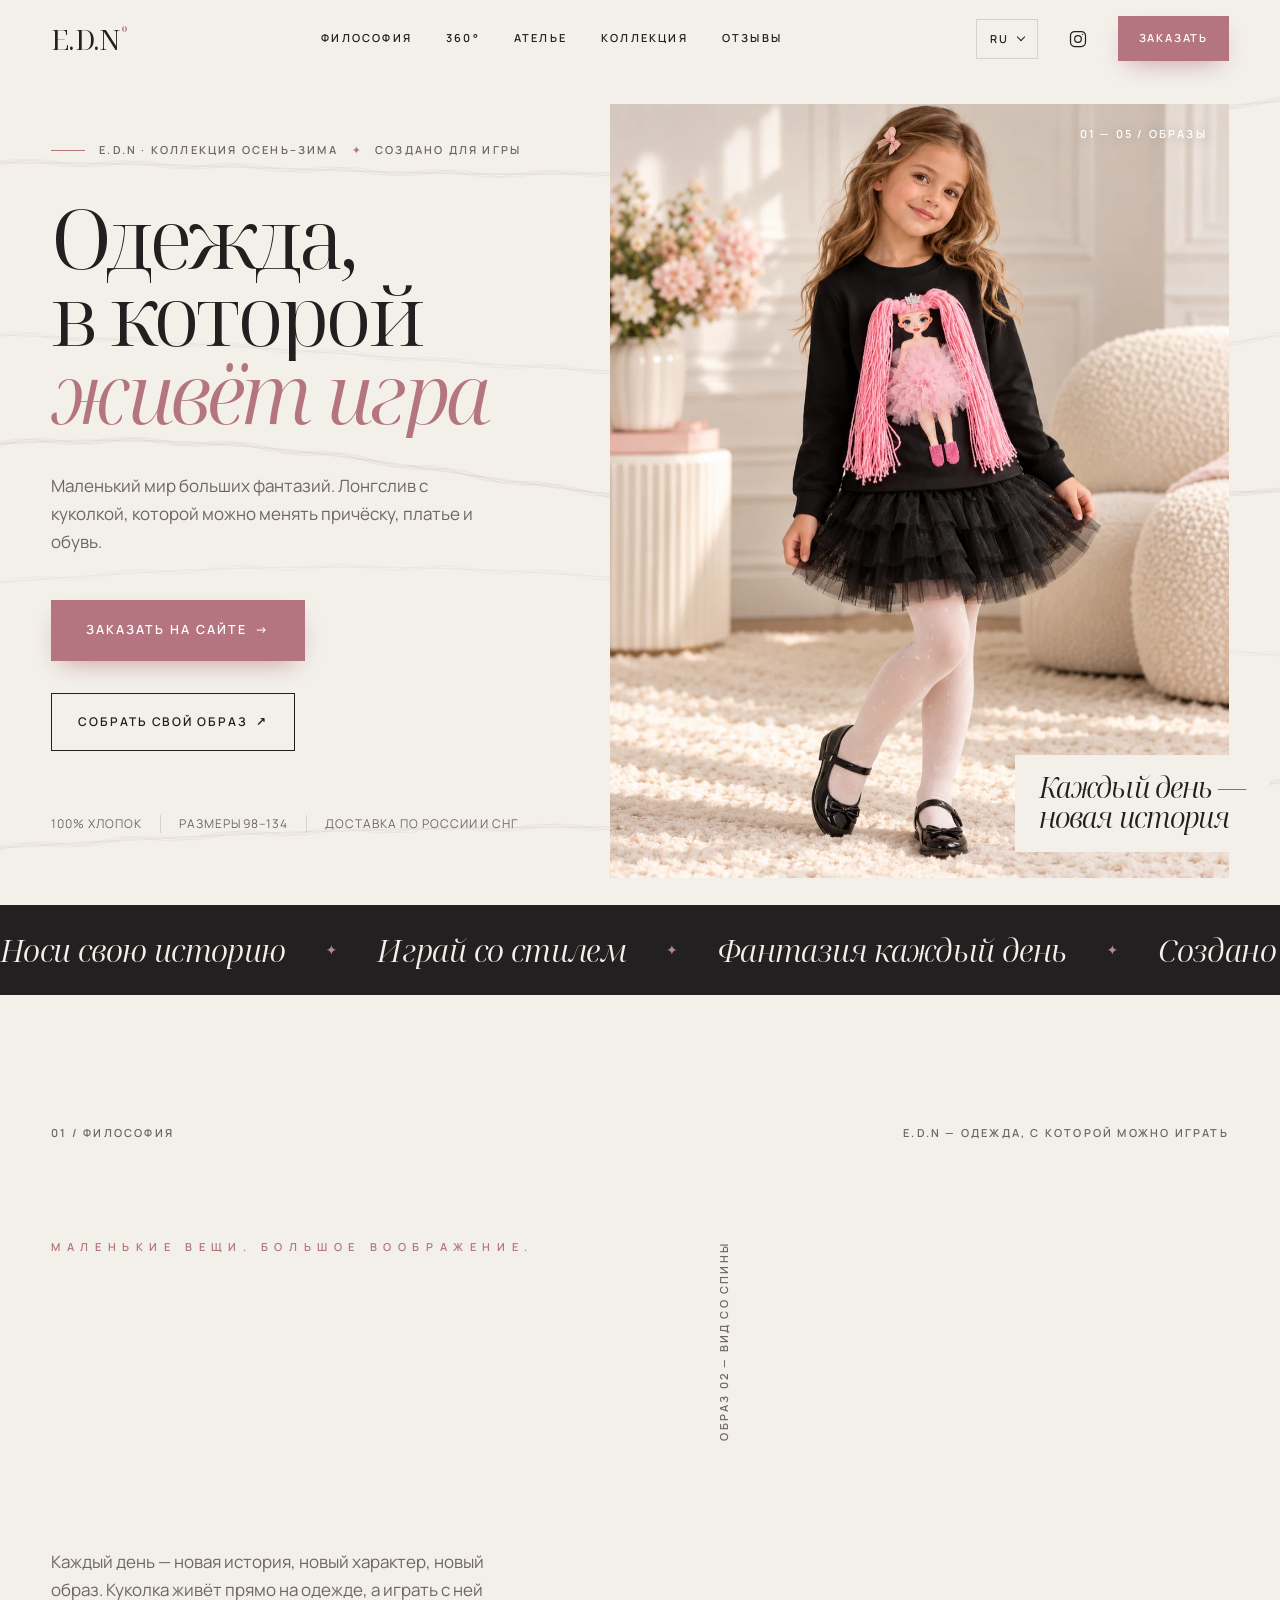
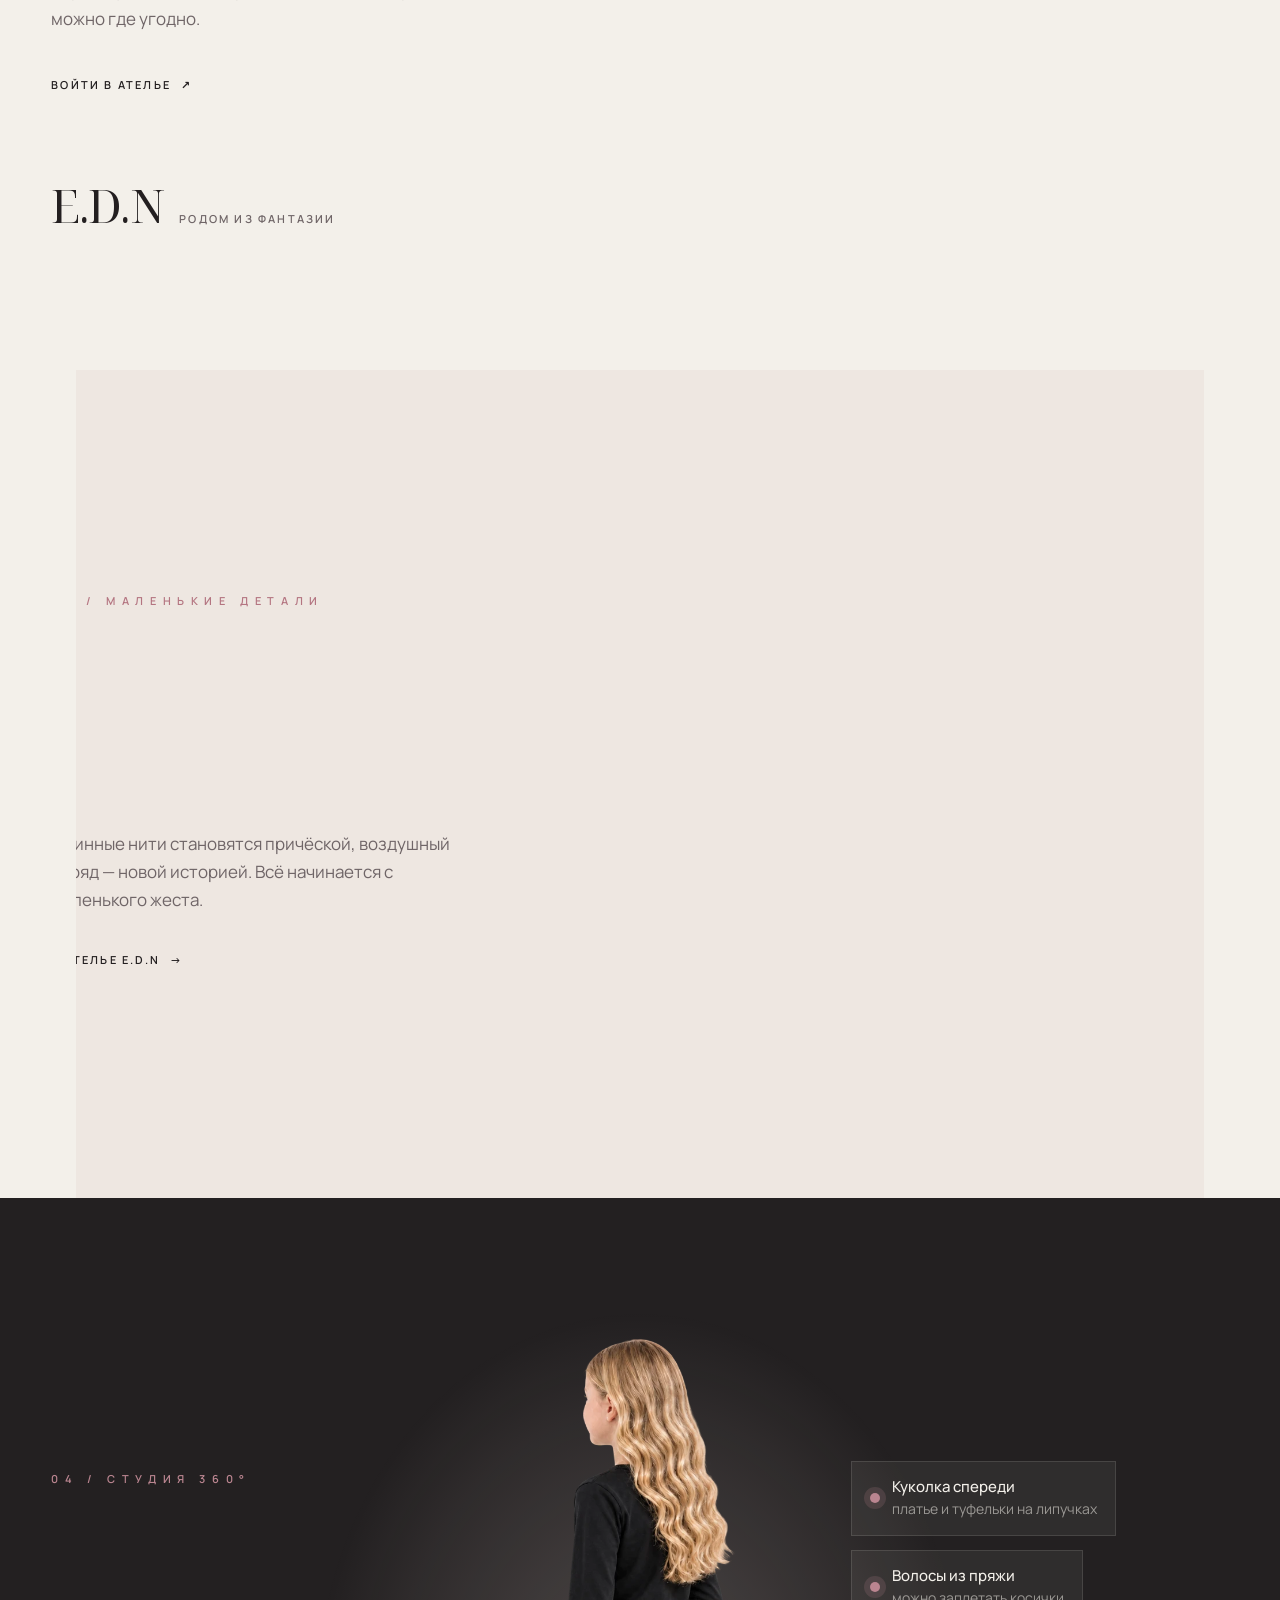
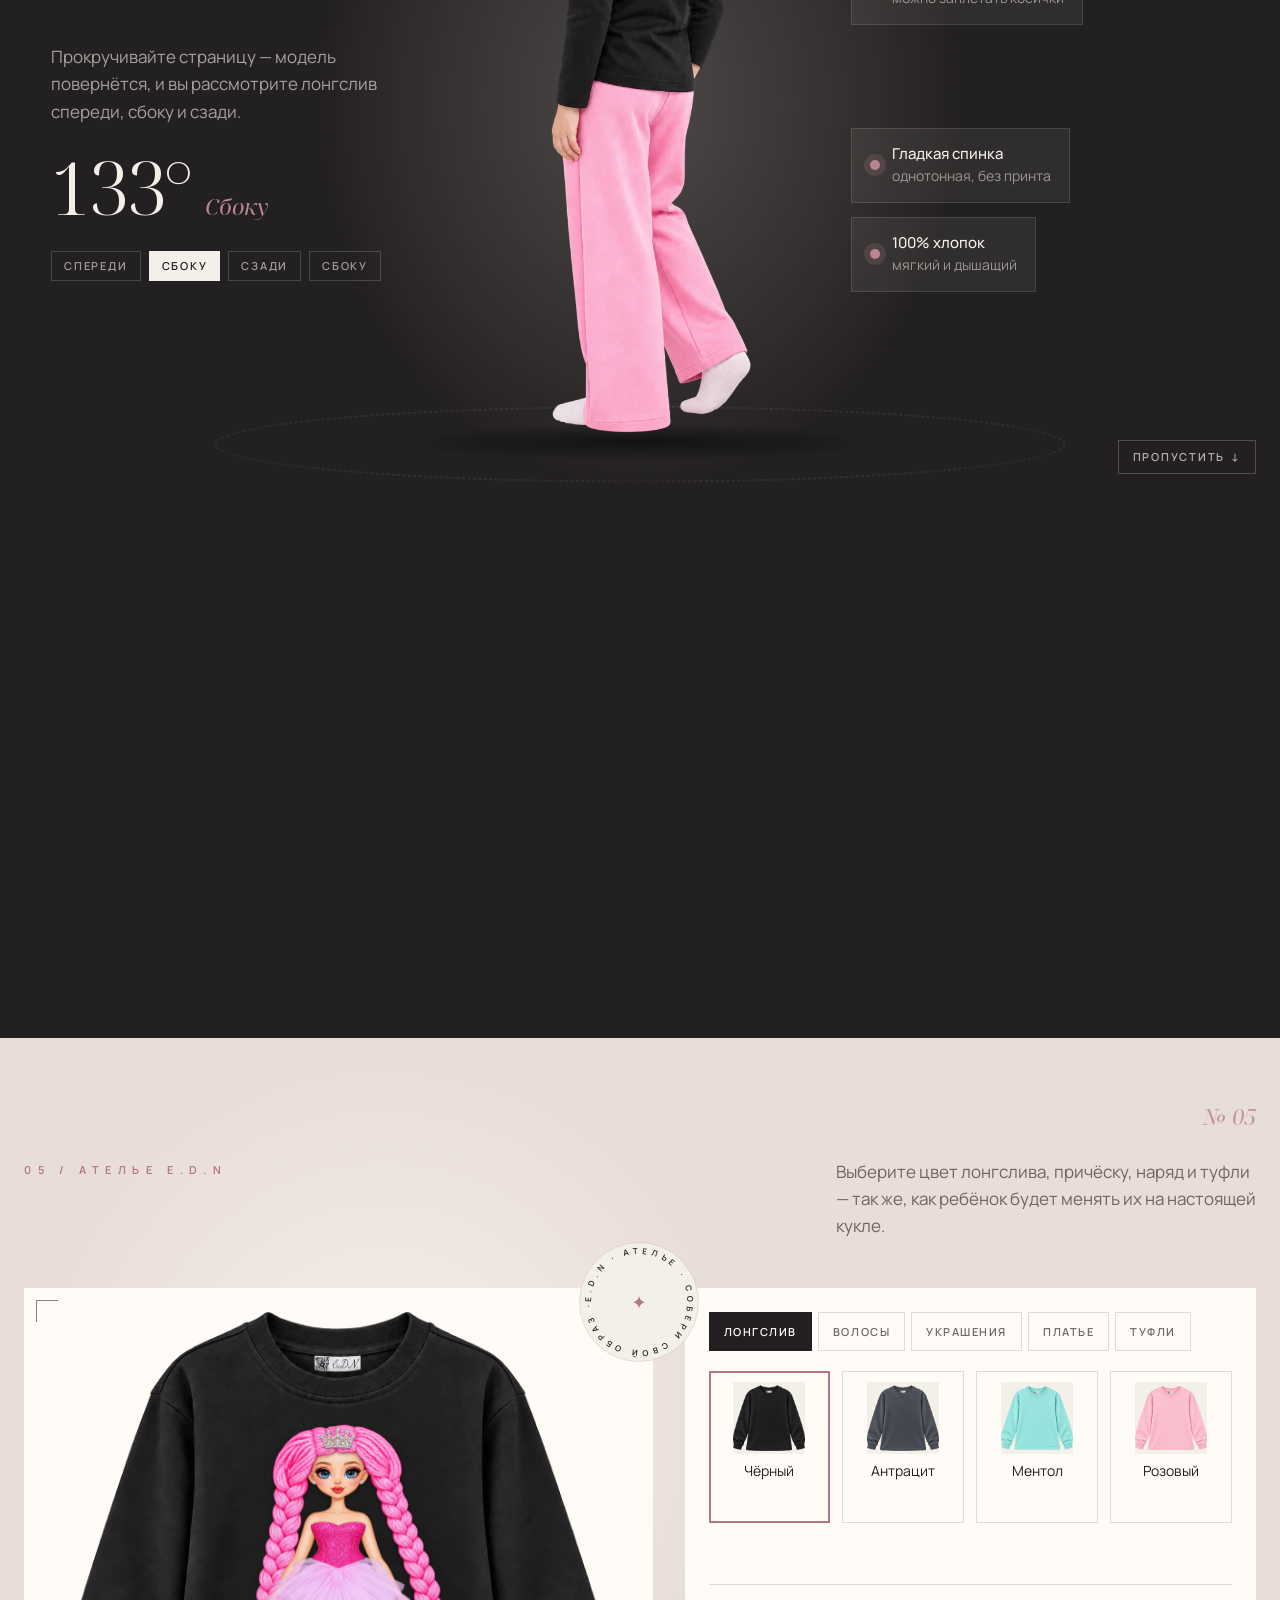
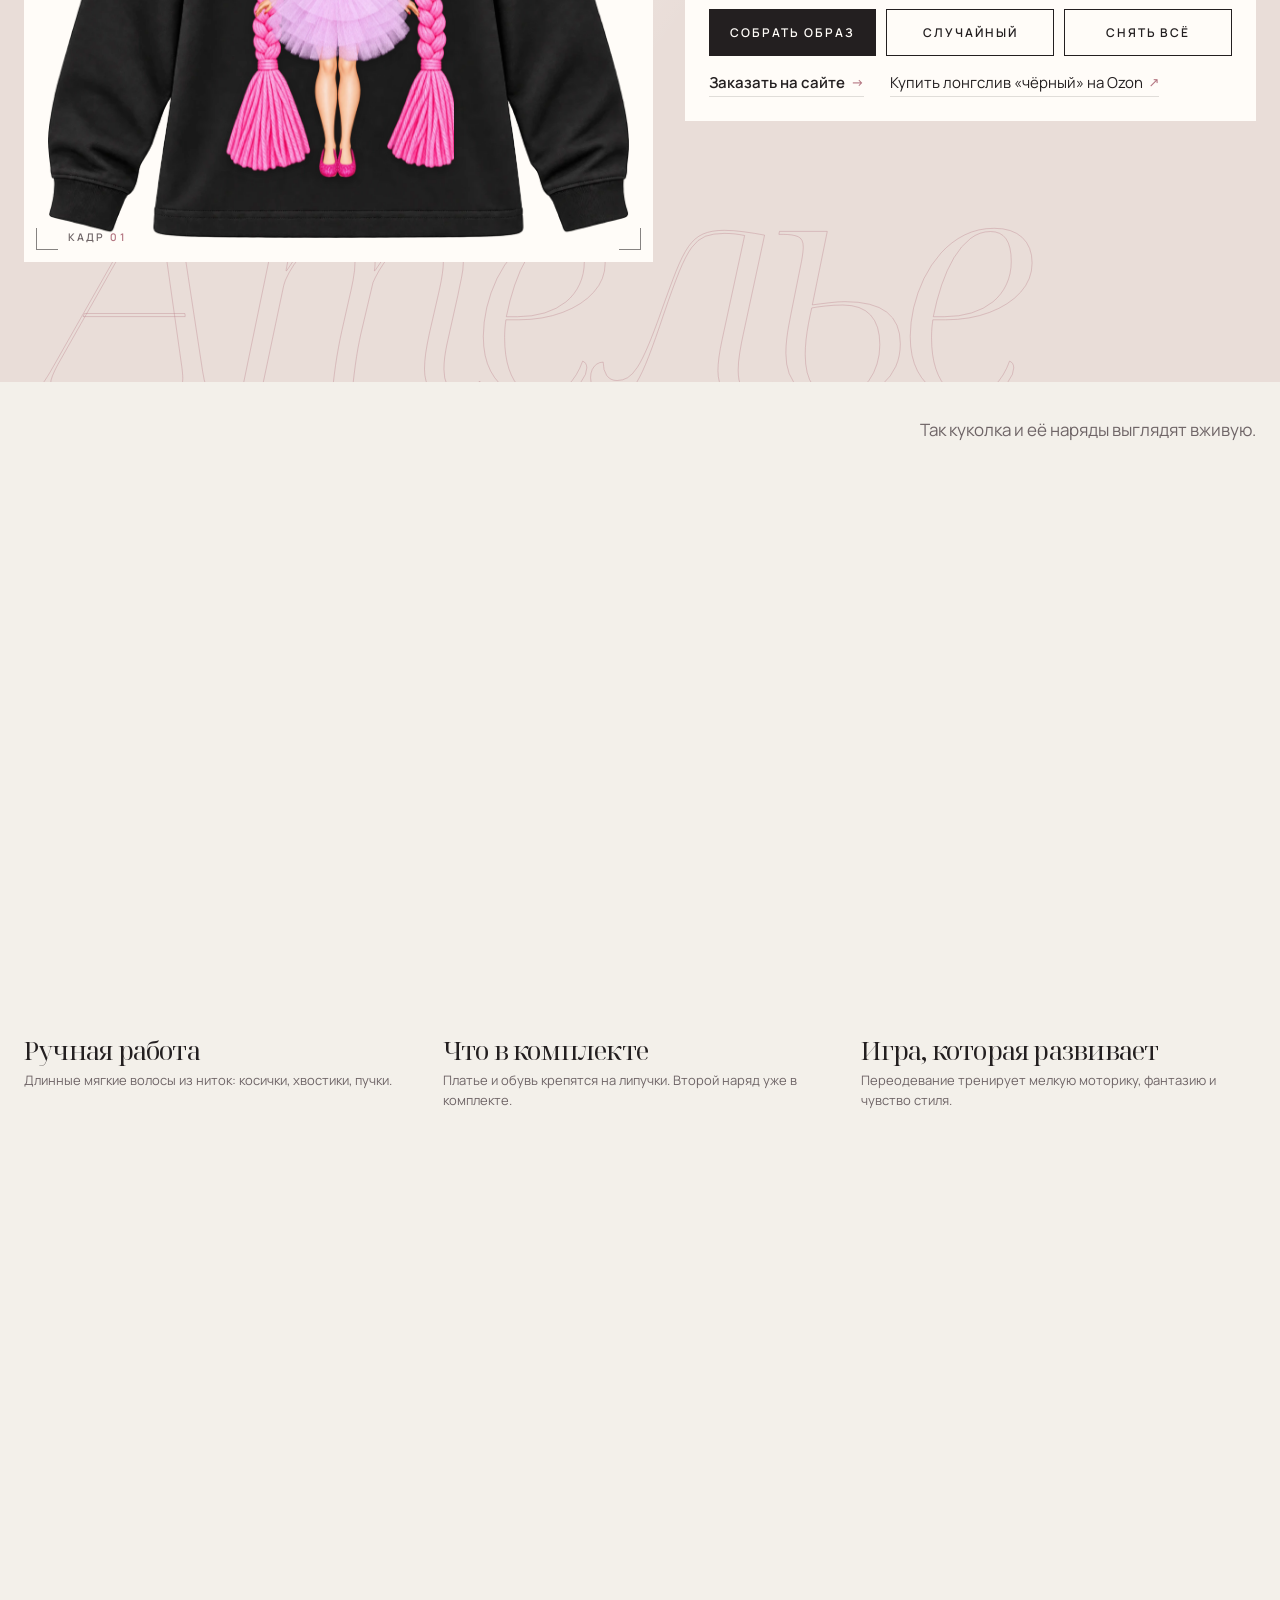
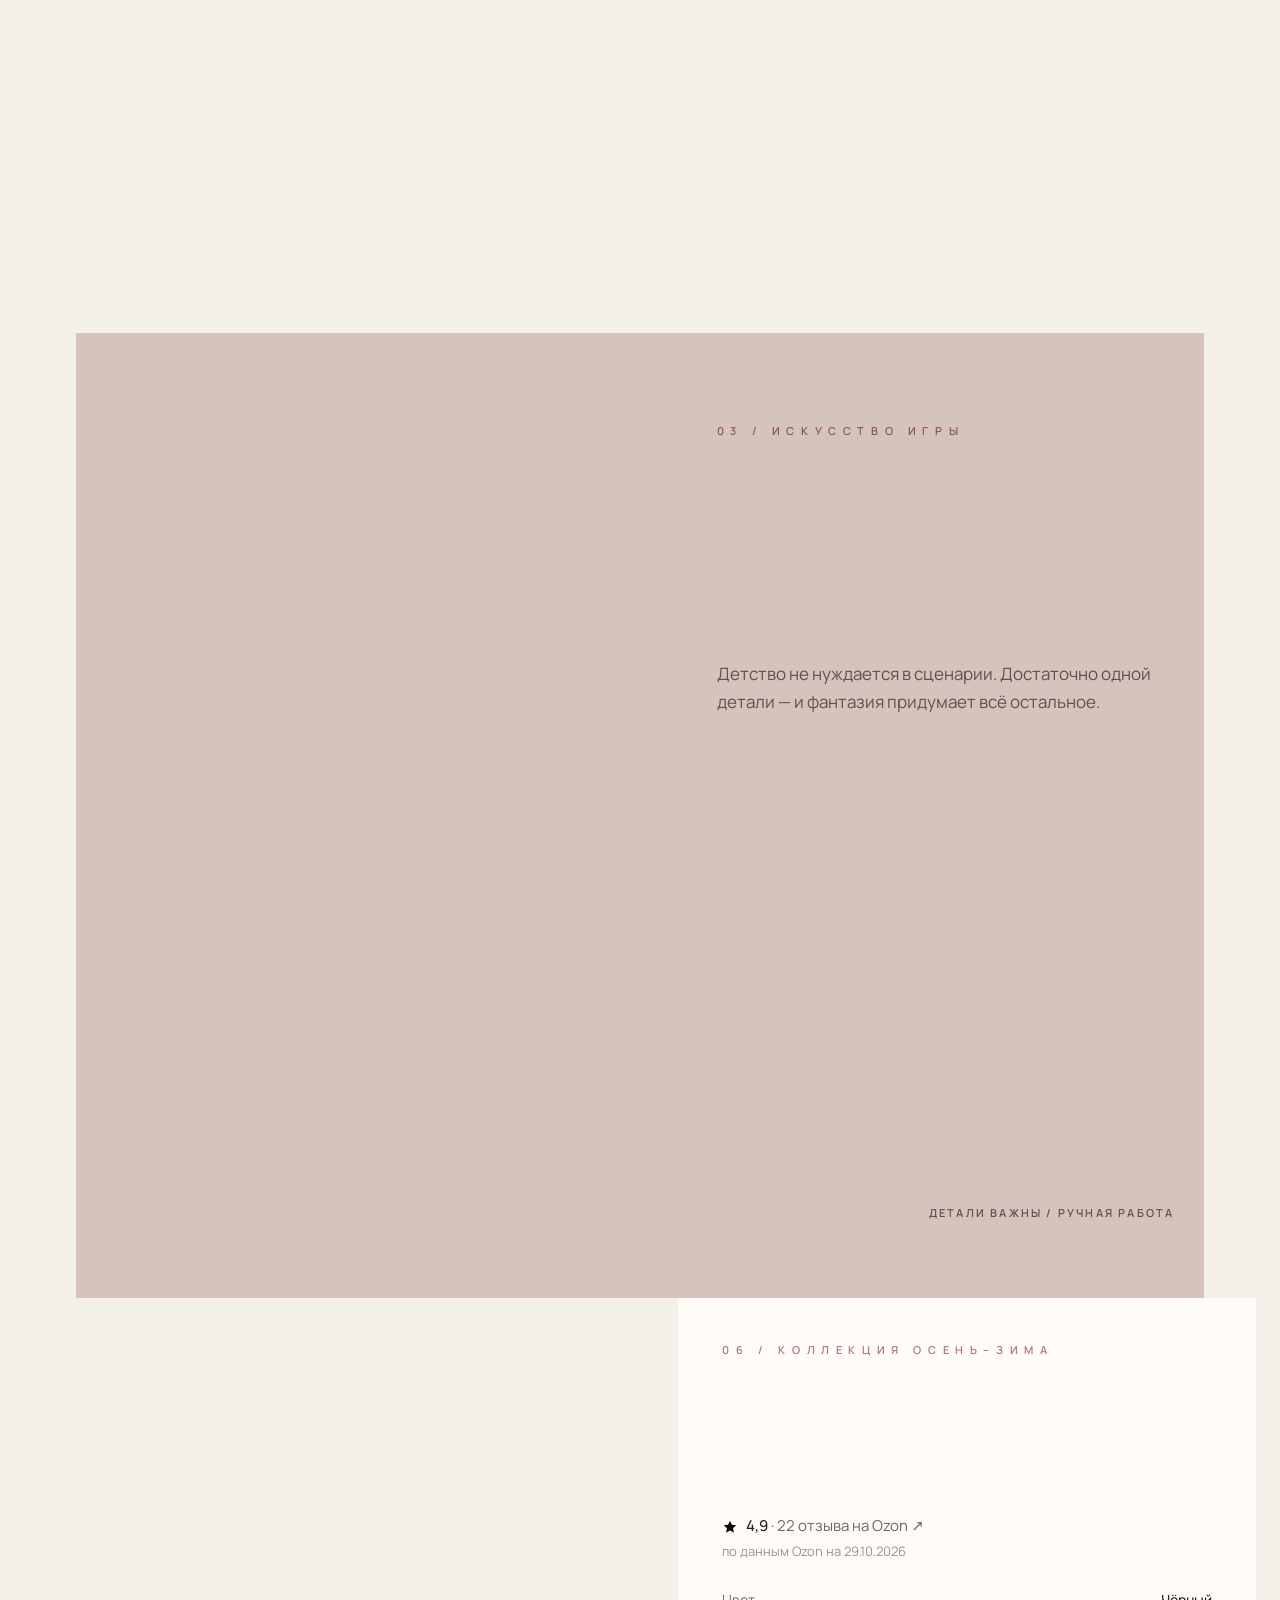
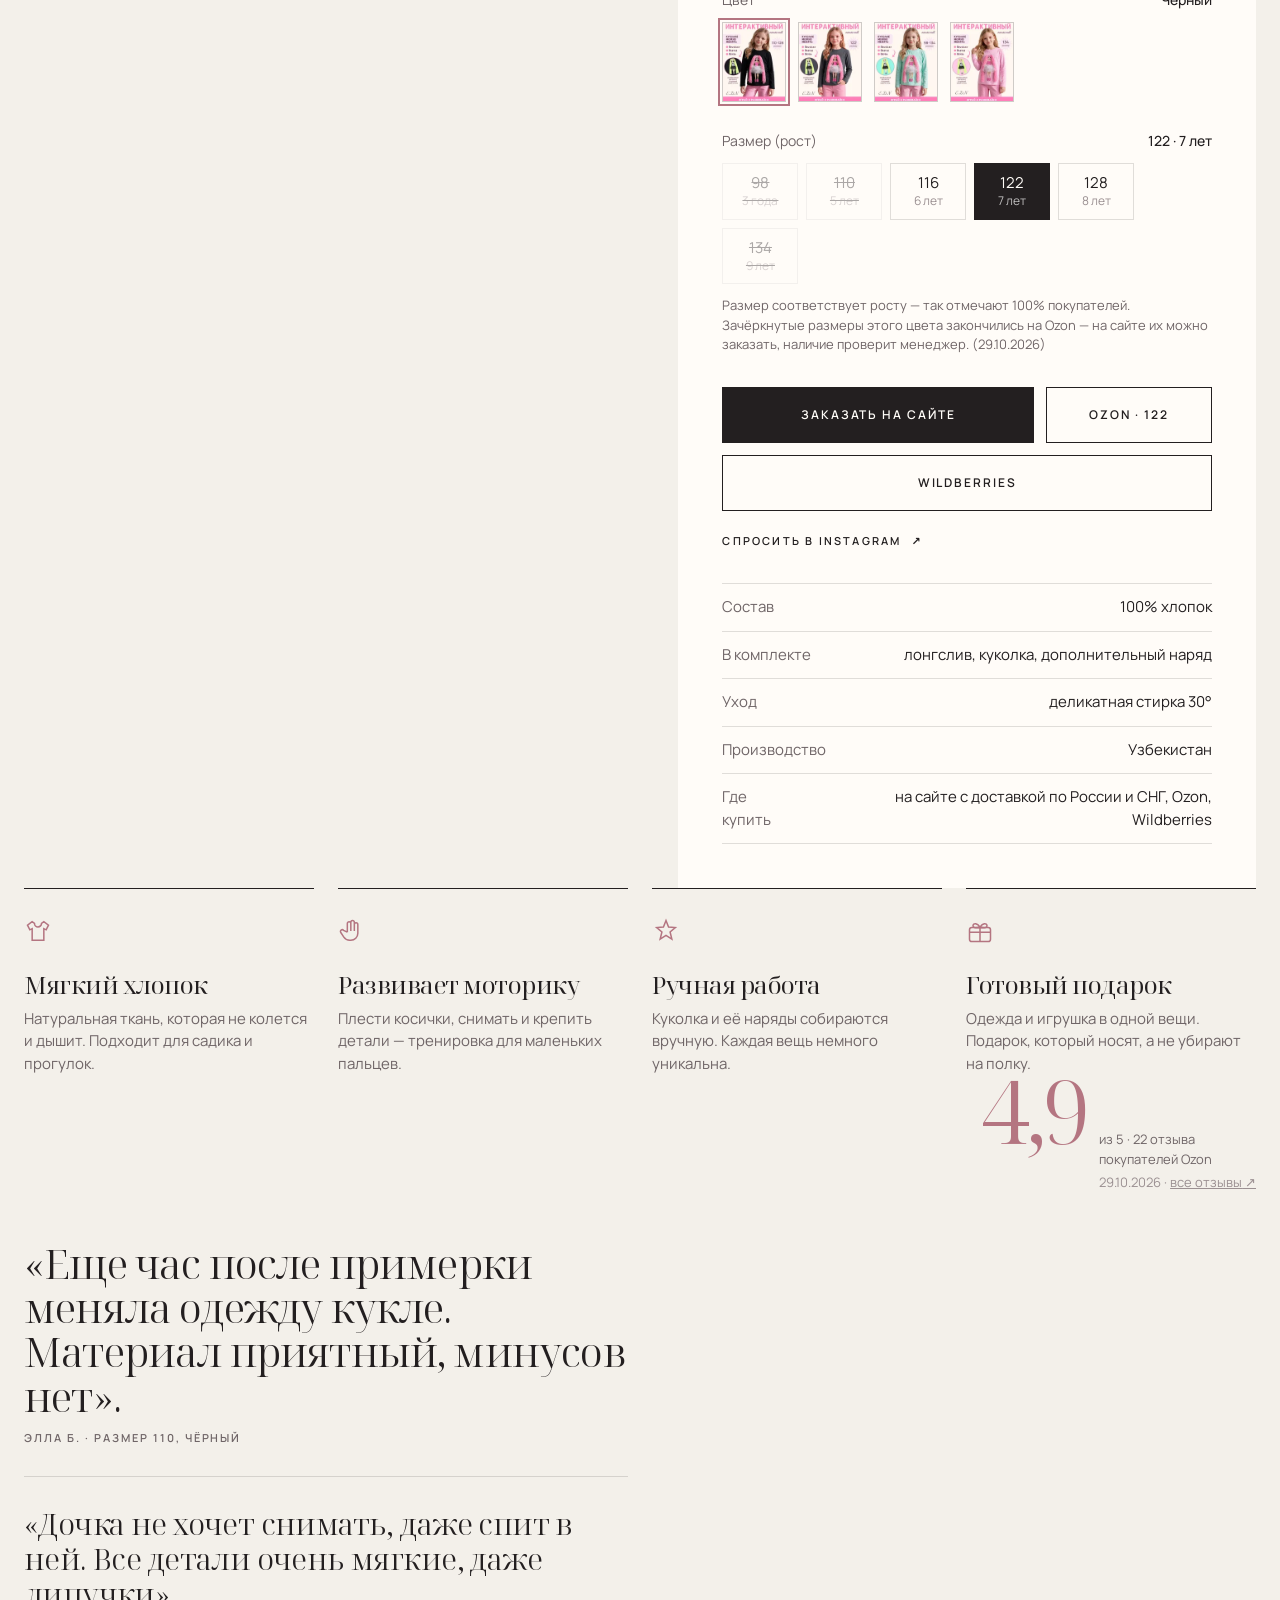
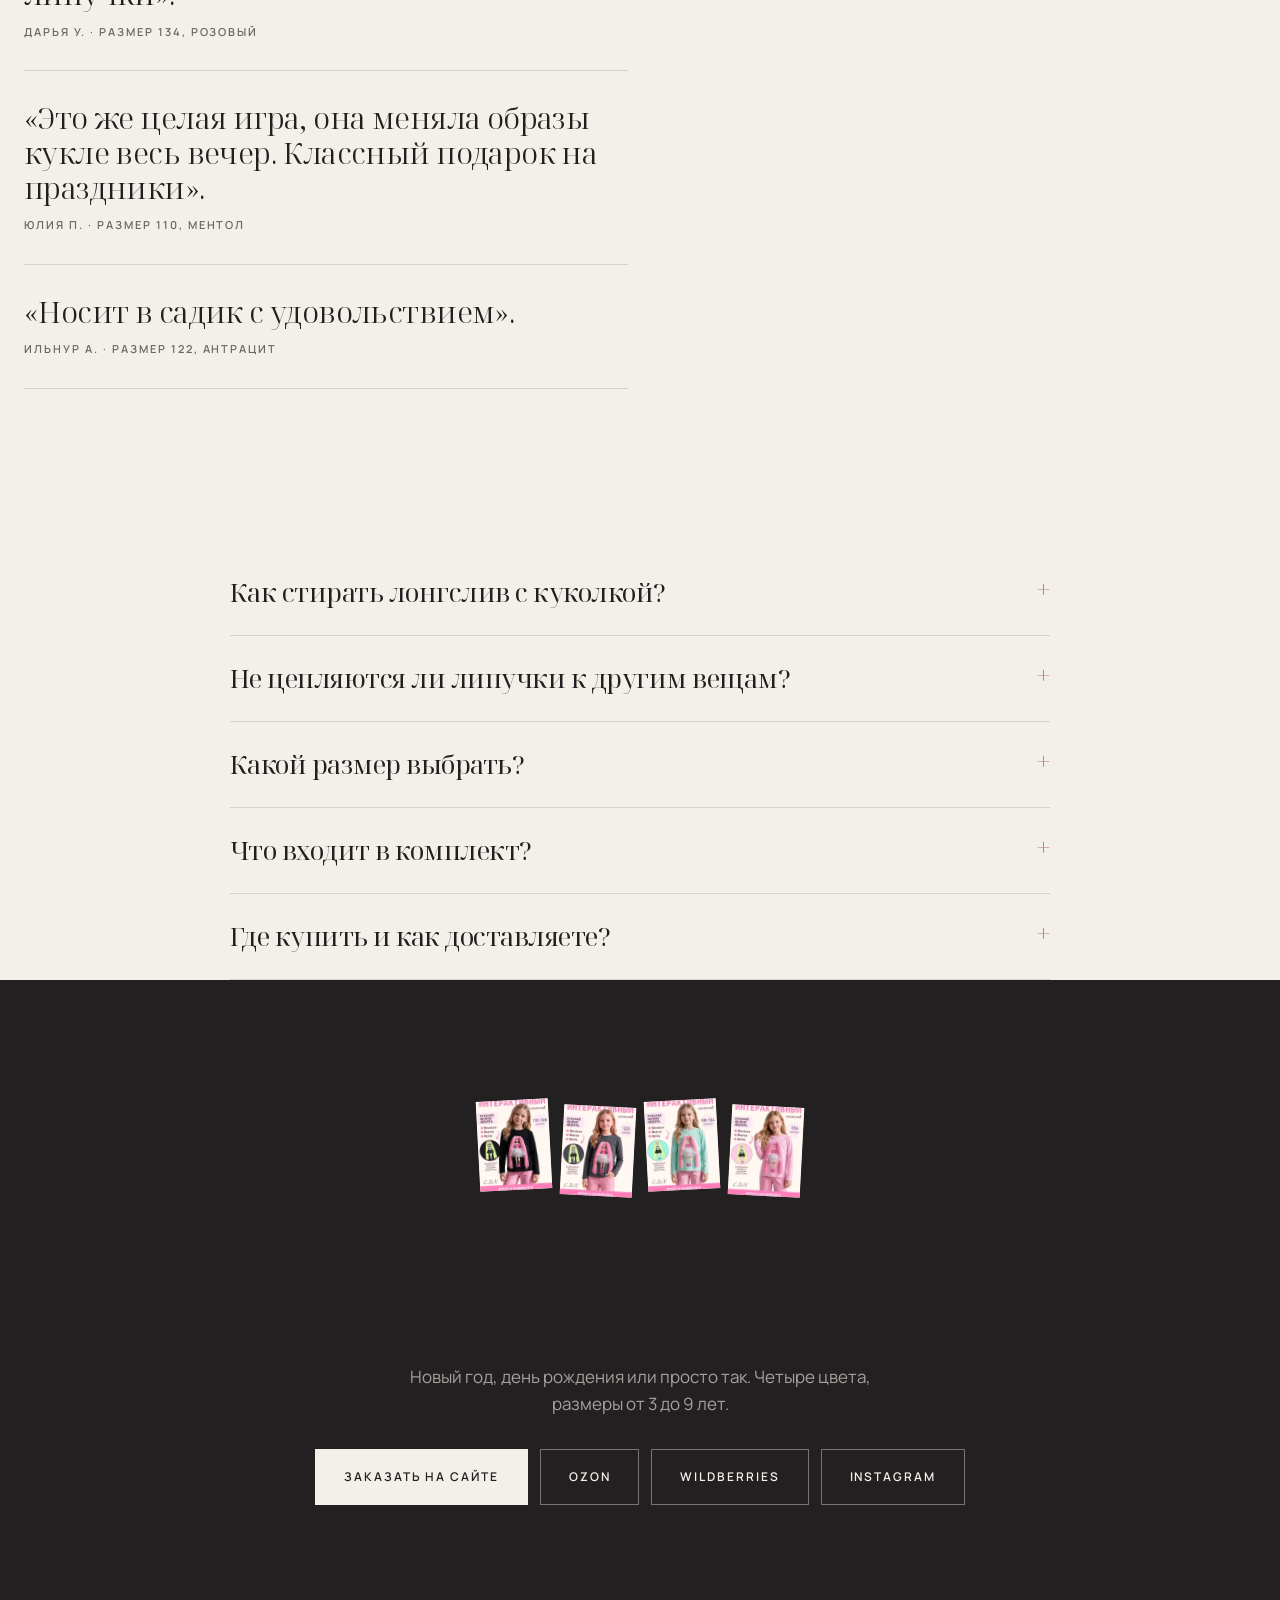
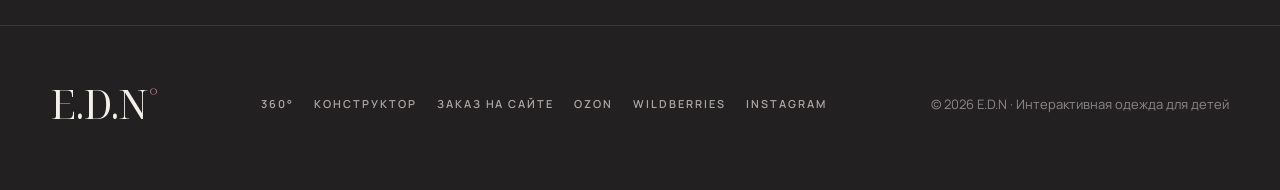
==== index.html @ b220979a "Mobile: doll builder picture no longer covers its buttons" ====
<!doctype html>
<html lang="ru">
<head>
<meta charset="utf-8">
<meta name="viewport" content="width=device-width, initial-scale=1">
<title>E.D.N — одежда, с которой можно играть</title>
<meta name="description" content="Интерактивный лонгслив для девочек: куколке можно менять причёску, платье и обувь. 100% хлопок, размеры 98–134.">
<link rel="icon" href="favicon.svg" type="image/svg+xml">
<meta name="theme-color" content="#f3f0ea">
<!-- link preview in messengers and social networks -->
<meta property="og:type" content="website">
<meta property="og:locale" content="ru_RU">
<meta property="og:site_name" content="E.D.N">
<meta property="og:title" content="E.D.N — одежда, с которой можно играть">
<meta property="og:description" content="Лонгслив с куколкой: меняйте ей причёску, платье и туфли. 100% хлопок, размеры 98–134, доставка по России и СНГ.">
<meta property="og:image" content="https://antoxa199458-create.github.io/edn-shop/assets/og-cover.jpg">
<meta name="twitter:card" content="summary_large_image">
<link rel="preconnect" href="https://fonts.googleapis.com">
<link rel="preconnect" href="https://fonts.gstatic.com" crossorigin>
<link href="https://fonts.googleapis.com/css2?family=Noto+Serif+Display:ital,wght@0,300..500;1,300..500&family=Noto+Serif:wght@350..500&family=Manrope:wght@400;500;600&family=Noto+Serif+Armenian:wght@300..500&family=Noto+Sans+Armenian:wght@400..600&display=swap" rel="stylesheet">
<link rel="preload" as="image" href="assets/turn-000.webp">
<style>
  :root {
    --color-linen-canvas: #f7f5f3;
    --color-ink-black: #0d0d0d;
    --color-paper-white: #ffffff;
    --color-stone: #6e6a69;
    --color-pebble: #9a9796;
    --line: rgba(13, 13, 13, 0.12);

    --font-display: 'Noto Serif Display', 'Noto Serif Armenian', 'Georgia', serif;
    --font-text: 'Noto Serif', 'Georgia', serif;

    --page-max-width: 1280px;
    --section-gap: 80px;
    --element-gap: 24px;
    --radius: 16px;
    --radius-tile: 12px;
    --spring: cubic-bezier(.34, 1.56, .64, 1);
  }

  * { box-sizing: border-box; }
  html { scroll-behavior: smooth; scroll-padding-top: 96px; background: var(--color-linen-canvas); }
  /* Animated background: slow yarn threads behind the whole page */
  #yarnBg { position: fixed; inset: 0; width: 100%; height: 100%; z-index: 0; pointer-events: none; opacity: 0; transition: opacity 1.6s ease; }
  #yarnBg.ready { opacity: 1; }
  body > header, body > main, body > footer { position: relative; z-index: 1; }
  body {
    margin: 0;
    background: transparent;
    color: var(--color-ink-black);
    font-family: var(--font-text);
    font-size: 16px;
    line-height: 1.5;
    letter-spacing: -0.011em;
    font-weight: 400;
    -webkit-font-smoothing: antialiased;
    overflow-x: hidden;
  }
  img { display: block; max-width: 100%; }
  a { color: inherit; }
  .wrap { max-width: var(--page-max-width); margin: 0 auto; padding: 0 24px; }
  section { margin-top: var(--section-gap); }

  /* ---------- Typography ---------- */
  .eyebrow {
    font-family: var(--font-text);
    font-weight: 500;
    font-size: 15px;
    letter-spacing: 0;
    text-transform: uppercase;
    margin: 0 0 20px;
  }
  .display-xl {
    font-family: var(--font-display);
    font-weight: 350;
    font-size: clamp(44px, 7vw, 74px);
    line-height: 0.92;
    letter-spacing: -0.05em;
    margin: 0;
  }
  .heading-lg {
    font-family: var(--font-display);
    font-weight: 350;
    font-size: clamp(30px, 4vw, 38px);
    line-height: 1.08;
    letter-spacing: -0.04em;
    margin: 0;
  }
  .heading-sm {
    font-family: var(--font-display);
    font-weight: 400;
    font-size: 24px;
    line-height: 1.2;
    letter-spacing: -0.02em;
    margin: 0;
  }
  .sub { font-size: 18px; line-height: 1.29; color: var(--color-stone); letter-spacing: -0.011em; }
  .caption { font-size: 14px; color: var(--color-stone); letter-spacing: 0; }
  .section-head { display: flex; justify-content: space-between; align-items: end; gap: 24px; margin-bottom: 32px; flex-wrap: wrap; }
  .section-head p { margin: 0; max-width: 420px; }

  /* Headline words slide up out of a mask */
  .split .w { display: inline-block; overflow: hidden; vertical-align: top; padding-bottom: 0.08em; margin-bottom: -0.08em; }
  .split .w > span { display: inline-block; transform: translateY(105%); animation: wordUp 1s var(--spring) forwards; animation-delay: calc(1.15s + var(--i) * 0.07s); }

  /* ---------- Brand mark: E.D.N, revealed letter by letter, then settles ---------- */
  .brandmark { display: flex; flex-direction: column; align-items: center; gap: 18px; margin: 0 0 34px;
    transform: translateY(calc(var(--bp, 0) * -60px)); opacity: calc(1 - var(--bp, 0) * 1.4); will-change: transform, opacity; }
  .bm-word { display: flex; align-items: baseline; font-family: var(--font-display); font-weight: 350;
    font-size: clamp(76px, 14vw, 176px); line-height: .86; letter-spacing: -0.02em; color: var(--color-ink-black); }
  .bm-l { display: inline-block; overflow: hidden; padding: .04em .015em .02em; }
  .bm-l > span { display: inline-block; transform: translateY(108%); animation: bmUp 1.25s cubic-bezier(.19, 1, .22, 1) forwards; animation-delay: calc(.15s + var(--n) * .14s); }
  /* the dots: they appear after the letters and pull the word together (spacing narrows) */
  .bm-dot { display: inline-block; width: .085em; height: .085em; border-radius: 50%; background: currentColor; align-self: baseline;
    margin: 0 .2em; transform: scale(0); animation: bmDot .9s cubic-bezier(.19, 1, .22, 1) forwards, bmSettle 1.4s cubic-bezier(.65, 0, .35, 1) forwards;
    animation-delay: calc(.75s + var(--n) * .1s), .7s; }
  .bm-tag { display: flex; align-items: center; gap: 16px; font-family: var(--font-text); font-weight: 500; font-size: 13px; letter-spacing: .22em;
    text-transform: uppercase; color: var(--color-stone); }
  .bm-tag span { opacity: 0; animation: fadeUp .9s ease forwards; animation-delay: 1s; }
  .bm-tag i { display: block; height: 1px; width: clamp(28px, 7vw, 72px); background: var(--color-ink-black); opacity: .35;
    transform: scaleX(0); animation: bmLine 1.1s cubic-bezier(.19, 1, .22, 1) forwards; animation-delay: 1.05s; }
  .bm-tag i:first-child { transform-origin: right; }
  .bm-tag i:last-child { transform-origin: left; }
  @keyframes bmUp { to { transform: none; } }
  @keyframes bmDot { to { transform: none; } }
  @keyframes bmSettle { to { margin: 0 .06em; } }
  @keyframes bmLine { to { transform: scaleX(1); } }
  .bm-tag span { white-space: nowrap; }
  @media (max-width: 480px) {
    .bm-tag { font-size: 10px; letter-spacing: .12em; gap: 8px; }
    .bm-tag i { width: 18px; }
    .brandmark { margin-bottom: 26px; gap: 14px; }
  }
  @keyframes wordUp { to { transform: none; } }
  .fade-up { opacity: 0; transform: translateY(16px); animation: fadeUp .8s ease forwards; animation-delay: var(--delay, .6s); }
  @keyframes fadeUp { to { opacity: 1; transform: none; } }

  /* ---------- Buttons ---------- */
  .btn {
    display: inline-flex; align-items: center; justify-content: center; gap: 8px;
    font-family: var(--font-text); font-weight: 500; font-size: 16px; letter-spacing: -0.011em;
    padding: 16px 24px; border-radius: var(--radius);
    text-decoration: none; cursor: pointer; border: 1px solid transparent;
    transition: opacity .15s ease, background .15s ease, transform .3s var(--spring);
  }
  .btn:hover { transform: translateY(-2px); }
  .btn:active { transform: scale(.97); }
  .btn-primary { background: var(--color-ink-black); color: var(--color-paper-white); }
  .btn-primary:hover { opacity: .88; }
  .btn-secondary { background: var(--color-paper-white); color: var(--color-ink-black); border-color: var(--line); }
  .btn-secondary:hover { background: #fbfaf9; border-color: rgba(13,13,13,.3); }
  .btn-row { display: flex; gap: 12px; flex-wrap: wrap; justify-content: center; }
  .btn:focus-visible, .chip:focus-visible, .swatch:focus-visible, .nav a:focus-visible { outline: 2px solid var(--color-ink-black); outline-offset: 2px; }

  /* ---------- Nav pill ---------- */
  .nav {
    position: fixed; top: 16px; left: 50%; transform: translateX(-50%);
    z-index: 50; width: min(calc(100% - 32px), 960px);
    display: flex; align-items: center; gap: 16px;
    background: var(--color-paper-white); border: 1px solid var(--line);
    border-radius: 9999px; padding: 8px 8px 8px 24px;
    animation: navIn .9s var(--spring) both;
  }
  @keyframes navIn { from { opacity: 0; transform: translate(-50%, -24px); } }
  .logo { font-family: var(--font-display); font-weight: 400; font-size: 22px; letter-spacing: -0.02em; text-decoration: none; white-space: nowrap; }
  .nav-links { display: flex; gap: 4px; margin: 0 auto; }
  .nav-links a { text-decoration: none; font-size: 15px; color: var(--color-stone); padding: 8px 12px; border-radius: 9999px; transition: background .2s ease, color .2s ease; }
  .nav-links a:hover { color: var(--color-ink-black); background: var(--color-linen-canvas); }
  .nav .btn { padding: 10px 18px; border-radius: 9999px; font-size: 15px; }
  .nav-ig { display: inline-flex; width: 40px; height: 40px; border-radius: 9999px; align-items: center; justify-content: center; color: var(--color-ink-black); }
  .nav-ig:hover { background: var(--color-linen-canvas); }
  .progress { position: absolute; left: 24px; right: 24px; bottom: -1px; height: 1px; background: var(--color-ink-black); transform-origin: left; transform: scaleX(var(--sp, 0)); opacity: .5; }

  /* ---------- Hero collage ---------- */
  .hero {
    position: relative; margin-top: 0;
    min-height: 100vh; min-height: 100svh;
    display: flex; align-items: center; justify-content: center;
    padding: 140px 24px 96px; text-align: center;
  }
  .hero-copy { position: relative; z-index: 2; max-width: 640px; }
  .hero-copy .sub { margin: 24px auto 32px; max-width: 460px; }
  .hero-meta { margin-top: 20px; }
  .tiles { position: absolute; inset: 0; pointer-events: none; --mx: 0; --my: 0; }
  .tile {
    position: absolute; pointer-events: auto;
    translate: calc(var(--mx) * var(--depth, 10) * 1px) calc(var(--my) * var(--depth, 10) * 1px);
    transition: translate .6s cubic-bezier(.2,.7,.2,1);
  }
  .tile-in {
    width: 100%; height: 100%; border-radius: var(--radius-tile); overflow: hidden; background: #ebe7e3;
    opacity: 0; transform: scale(.3) translateY(60px) rotate(-12deg);
    animation: tilePop 1.1s var(--spring) forwards; animation-delay: calc(var(--delay, .3s) + 1.2s);
    transition: transform .4s var(--spring);
  }
  .tile:hover .tile-in { transform: scale(1.08) rotate(0deg); }
  .tile-in img { width: 100%; height: 100%; object-fit: cover; animation: float 6s ease-in-out infinite alternate; animation-delay: var(--fdelay, 0s); }
  .tile-in.cut { background: var(--bg); }
  .tile-in.cut img { object-fit: contain; object-position: center bottom; padding-top: 10%; }
  @keyframes tilePop { to { opacity: 1; transform: none; } }
  @keyframes float { from { transform: translateY(-4px) scale(1.06); } to { transform: translateY(6px) scale(1.06); } }
  .t1 { width: 132px; height: 170px; top: 15%; left: 7%;  rotate: -4deg; --depth: 18; --delay: .35s; }
  .t2 { width: 96px;  height: 96px;  top: 46%; left: 3%;  rotate: 3deg;  --depth: 8;  --delay: .5s;  --fdelay: -2s; }
  .t3 { width: 120px; height: 150px; bottom: 9%; left: 13%; rotate: -2deg; --depth: 14; --delay: .65s; --fdelay: -4s; }
  .t5 { width: 140px; height: 176px; top: 12%; right: 8%; rotate: 3deg;  --depth: 20; --delay: .42s; --fdelay: -1s; }
  .t6 { width: 92px;  height: 92px;  top: 47%; right: 4%; rotate: -3deg; --depth: 9;  --delay: .58s; --fdelay: -3s; }
  .t7 { width: 124px; height: 156px; bottom: 8%; right: 14%; rotate: 2deg; --depth: 15; --delay: .72s; --fdelay: -5s; }
  .t8 { width: 80px;  height: 80px;  bottom: 3%; left: 26%; rotate: -4deg; --depth: 6;  --delay: .8s;  --fdelay: -2.5s; }
  .scroll-cue { position: absolute; bottom: 28px; left: 50%; transform: translateX(-50%); display: flex; flex-direction: column; align-items: center; gap: 8px; }
  .scroll-cue i { width: 1px; height: 40px; background: var(--color-ink-black); opacity: .35; transform-origin: top; animation: cue 1.8s ease-in-out infinite; }
  @keyframes cue { 0% { transform: scaleY(0); } 50% { transform: scaleY(1); transform-origin: top; } 51% { transform-origin: bottom; } 100% { transform: scaleY(0); transform-origin: bottom; } }

  /* ---------- 360° spin (sticky, scroll-driven) ---------- */
  .spin { height: 160vh; position: relative; margin-top: 0; }
  .skip {
    position: absolute; right: 24px; bottom: 24px; z-index: 5;
    display: inline-flex; align-items: center; gap: 6px;
    font-size: 14px; color: var(--color-stone); text-decoration: none;
    background: var(--color-paper-white); border: 1px solid var(--line); border-radius: 9999px; padding: 8px 14px;
    transition: color .2s ease, border-color .2s ease, transform .3s var(--spring);
  }
  .skip:hover { color: var(--color-ink-black); border-color: rgba(13,13,13,.3); transform: translateY(2px); }
  .spin-sticky {
    position: sticky; top: 0; height: 100vh; height: 100svh; overflow: hidden;
    display: grid; grid-template-columns: 1fr auto 1fr; align-items: center; gap: 40px;
    max-width: var(--page-max-width); margin: 0 auto; padding: 96px 24px 40px;
  }
  .spin-copy .heading-lg { margin-bottom: 16px; }
  .spin-copy .sub { margin: 0 0 32px; max-width: 360px; }
  .readout { display: flex; align-items: baseline; gap: 16px; }
  .deg { font-family: var(--font-display); font-weight: 350; font-size: clamp(58px, 7vw, 74px); line-height: .8; letter-spacing: -0.05em; font-variant-numeric: tabular-nums; min-width: 3.2ch; }
  .side-label { font-size: 18px; }
  .views { display: flex; gap: 8px; margin-top: 28px; flex-wrap: wrap; }
  .views span { font-size: 14px; padding: 6px 12px; border-radius: 9999px; border: 1px solid var(--line); color: var(--color-stone); background: var(--color-paper-white); transition: background .3s ease, color .3s ease, border-color .3s ease; }
  .views span.on { background: var(--color-ink-black); color: var(--color-paper-white); border-color: var(--color-ink-black); }

  /* frames are 640×1280, the girl standing on a common floor line near the bottom */
  .stage { position: relative; height: min(76vh, 700px); aspect-ratio: 1 / 2; }
  .spinner { position: absolute; inset: 0; transform-origin: 50% 100%; will-change: transform; }
  .layer { position: absolute; inset: 0; width: 100%; height: 100%; object-fit: contain; user-select: none; pointer-events: none; will-change: opacity; transition: opacity .14s linear; }
  #mv { position: absolute; inset: -4% -60%; width: auto; height: auto; background: transparent; --poster-color: transparent; cursor: grab; }
  #mv:active { cursor: grabbing; }
  .stage.is-3d .spinner, .stage.is-3d .floor { display: none; }
  .floor { position: absolute; left: 50%; bottom: -14px; width: 150%; height: 34px; translate: -50% 0; border-radius: 50%; background: radial-gradient(closest-side, rgba(13,13,13,.22), rgba(13,13,13,0)); transform: scaleX(var(--fs, 1)); }
  .ring { position: absolute; left: 50%; bottom: -34px; width: 230%; height: 70px; translate: -50% 0; border-radius: 50%; border: 1px dashed rgba(13,13,13,.18); }

  .hotspots { display: grid; gap: 14px; justify-items: start; }
  .hotspot { display: flex; align-items: center; gap: 12px; background: var(--color-paper-white); border-radius: var(--radius); padding: 14px 18px; font-size: 15px; opacity: 0; transform: translateX(-12px); transition: opacity .35s ease, transform .5s var(--spring); }
  .hotspot b { font-weight: 500; display: block; }
  .hotspot small { color: var(--color-stone); font-size: 14px; }
  .hotspot.show { opacity: 1; transform: none; }
  .hotspot .dot { width: 10px; height: 10px; border-radius: 9999px; background: var(--color-ink-black); flex: 0 0 auto; box-shadow: 0 0 0 6px rgba(13,13,13,.08); }

  /* ---------- Doll constructor ---------- */
  .cz { display: grid; grid-template-columns: minmax(0, 1.1fr) minmax(0, 1fr); gap: 32px; align-items: start; }
  .cz-stage { position: relative; background: var(--color-paper-white); border-radius: var(--radius); padding: 24px; position: sticky; top: 96px; }
  .cz-canvas { position: relative; aspect-ratio: 1211 / 1098; }
  .cz-shirt { position: absolute; inset: 0; width: 100%; height: 100%; object-fit: contain; opacity: 0; transition: opacity .6s cubic-bezier(.22,1,.36,1); }
  .cz-shirt.on { opacity: 1; }
  /* the doll frame (1024×1640, with headroom for the braids and a little room under the feet) sits on the chest, about 2 cm below the collar */
  .cz-doll { position: absolute; left: 30%; width: 40%; top: 18.6%; aspect-ratio: 1024 / 1640; filter: drop-shadow(0 3px 4px rgba(0,0,0,.28)); }
  .cz-layer {
    position: absolute; inset: 0; width: 100%; height: 100%; pointer-events: none;
    opacity: 0; transform: translateY(var(--from, -14px)) scale(.97);
    transition: opacity .55s cubic-bezier(.22,1,.36,1), transform .75s cubic-bezier(.22,1,.36,1);
    will-change: opacity, transform;
  }
  .cz-layer.on, .cz-layer.always { opacity: 1; transform: none; }
  .cz-layer[data-part="hair"] { --from: -22px; }
  .cz-layer[data-part="crown"] { --from: -30px; }
  .cz-layer[data-part="dress"] { --from: 12px; }
  .cz-layer[data-part="shoes"] { --from: 18px; }
  .cz-hint { position: absolute; left: 24px; right: 24px; bottom: 16px; text-align: center; font-size: 14px; color: var(--color-stone); transition: opacity .4s ease; }

  .cz-panel { background: var(--color-paper-white); border-radius: var(--radius); padding: 24px; }
  .cz-tabs { display: flex; gap: 6px; overflow-x: auto; scrollbar-width: none; margin: 0 -4px 20px; padding: 0 4px; }
  .cz-tabs::-webkit-scrollbar { display: none; }
  .cz-tab {
    flex: 0 0 auto; font-family: var(--font-text); font-size: 15px; padding: 9px 14px; border-radius: 9999px;
    border: 1px solid var(--line); background: var(--color-paper-white); color: var(--color-stone); cursor: pointer;
    transition: background .25s ease, color .25s ease, border-color .25s ease;
  }
  .cz-tab[aria-selected="true"] { background: var(--color-ink-black); color: var(--color-paper-white); border-color: var(--color-ink-black); }
  .cz-opts { display: grid; grid-template-columns: repeat(auto-fill, minmax(104px, 1fr)); gap: 12px; min-height: 152px; }
  .cz-opt {
    display: flex; flex-direction: column; align-items: center; gap: 8px; padding: 10px 8px 12px;
    border-radius: var(--radius); border: 1px solid var(--line); background: var(--color-paper-white);
    font-family: var(--font-text); font-size: 14px; color: var(--color-ink-black); cursor: pointer; text-align: center; line-height: 1.25;
    transition: border-color .25s ease, background .25s ease, transform .35s cubic-bezier(.22,1,.36,1);
  }
  .cz-opt:hover:not(:disabled) { transform: translateY(-2px); border-color: rgba(13,13,13,.3); }
  .cz-opt[aria-pressed="true"] { border-color: var(--color-ink-black); box-shadow: inset 0 0 0 1px var(--color-ink-black); }
  .cz-opt:disabled { cursor: default; opacity: .55; }
  .cz-opt .ph { width: 72px; height: 72px; border-radius: var(--radius-tile); background: var(--color-linen-canvas); display: grid; place-items: center; overflow: hidden; }
  .cz-opt .ph img { width: 100%; height: 100%; object-fit: contain; }
  .cz-opt .ph.none::before { content: ""; width: 34px; height: 1px; background: var(--color-pebble); transform: rotate(-45deg); }
  .cz-opt small { display: block; font-size: 12px; color: var(--color-pebble); }
  .cz-note { margin: 16px 0 0; font-size: 14px; color: var(--color-stone); min-height: 21px; }
  .cz-actions { display: flex; gap: 10px; flex-wrap: wrap; margin-top: 24px; padding-top: 24px; border-top: 1px solid var(--line); }
  .cz-actions .btn { flex: 1 1 140px; padding: 14px 18px; }
  .cz-buy { display: inline-flex; align-items: center; gap: 6px; margin-top: 16px; font-size: 15px; color: var(--color-ink-black); text-decoration: none; border-bottom: 1px solid var(--line); padding-bottom: 2px; transition: border-color .2s ease; }
  .cz-buy::after { content: "↗"; font-size: 13px; color: var(--color-stone); }
  .cz-buy:hover { border-color: var(--color-ink-black); }
  .chip[aria-disabled="true"] { opacity: .38; cursor: not-allowed; text-decoration: line-through; }
  .chip[aria-disabled="true"]:hover { transform: none; }
  .src { display: block; margin-top: 4px; font-size: 13px; color: var(--color-pebble); }
  .src a { color: inherit; }
  a.rating { text-decoration: none; }
  a.rating:hover span { color: var(--color-ink-black); }
  .cz-tab:focus-visible, .cz-opt:focus-visible { outline: 2px solid var(--color-ink-black); outline-offset: 2px; }
  @media (max-width: 860px) {
    .cz { grid-template-columns: minmax(0, 1fr); gap: 16px; }
    .cz-stage { position: static; padding: 12px; }
    .cz-panel { padding: 20px 16px; }
    .cz-opts { grid-template-columns: repeat(auto-fill, minmax(92px, 1fr)); }
  }
  @media (prefers-reduced-motion: reduce) {
    .cz-layer, .cz-shirt { transition-duration: .01s !important; }
  }

  /* ---------- Pop-in on scroll ---------- */
  .pop { opacity: 0; transform: translateY(48px) scale(.88); transition: opacity .7s ease, transform 1s var(--spring); transition-delay: var(--d, 0s); }
  .pop.in { opacity: 1; transform: none; }
  .pop .zoom { transform: scale(1.18); transition: transform 1.4s cubic-bezier(.2,.7,.2,1); transition-delay: var(--d, 0s); }
  .pop.in .zoom { transform: scale(1); }

  /* ---------- Feature cards ---------- */
  .grid-3 { display: grid; grid-template-columns: repeat(3, 1fr); gap: var(--element-gap); }
  .feature-card { margin: 0; }
  .feature-card .img { border-radius: var(--radius); overflow: hidden; aspect-ratio: 4 / 5; background: #ebe7e3; }
  .feature-card img { width: 100%; height: 100%; object-fit: cover; }
  .feature-card:hover .zoom { transform: scale(1.05); transition-duration: .6s; transition-delay: 0s; }
  .feature-card figcaption { margin-top: 16px; }
  .feature-card .label { font-size: 18px; line-height: 1.29; letter-spacing: -0.011em; }
  .feature-card .caption { margin-top: 4px; }

  /* ---------- Film block ---------- */
  .film {
    position: relative; display: block; border-radius: var(--radius); overflow: hidden;
    aspect-ratio: 16 / 9; text-decoration: none; color: var(--color-paper-white); background: #2a2523;
  }
  .film img { width: 100%; height: 100%; object-fit: cover; filter: brightness(.7); }
  .film-overlay {
    position: absolute; inset: 0; display: grid; grid-template-columns: 1fr auto 1fr;
    align-items: center; padding: 0 6%; gap: 24px;
  }
  .film-overlay span { font-family: var(--font-display); font-weight: 350; font-size: clamp(28px, 4vw, 38px); letter-spacing: -0.04em; line-height: 1.08; transition: transform .6s var(--spring); }
  .film:hover .film-overlay span:first-child { transform: translateX(-12px); }
  .film:hover .film-overlay span:last-child { transform: translateX(12px); }
  .film-overlay span:last-child { text-align: right; }
  .play {
    width: 64px; height: 64px; border-radius: 9999px; border: 1px solid rgba(255,255,255,.6);
    display: flex; align-items: center; justify-content: center; position: relative;
    transition: transform .5s var(--spring), background .3s ease;
  }
  .play::after { content: ""; position: absolute; inset: -1px; border-radius: inherit; border: 1px solid rgba(255,255,255,.6); animation: pulse 2.2s ease-out infinite; }
  @keyframes pulse { from { transform: scale(1); opacity: .8; } to { transform: scale(1.8); opacity: 0; } }
  .film:hover .play { transform: scale(1.12); background: rgba(255,255,255,.12); }
  .film-caption { position: absolute; bottom: 20px; left: 0; right: 0; text-align: center; font-size: 14px; opacity: .75; }

  /* ---------- Configurator ---------- */
  .shop { display: grid; grid-template-columns: 1.05fr 1fr; gap: 48px; align-items: start; }
  .shop-media { border-radius: var(--radius); overflow: hidden; aspect-ratio: 3 / 4; background: #ebe7e3; position: sticky; top: 96px; }
  .shop-media img { width: 100%; height: 100%; object-fit: cover; transition: opacity .3s ease, transform .6s var(--spring); }
  .shop-media img.swap { opacity: 0; transform: scale(.94) rotate(-1.5deg); }
  .shop-panel { background: var(--color-paper-white); border-radius: var(--radius); padding: 32px; }
  .shop-panel .heading-lg { margin-bottom: 12px; }
  .rating { display: flex; align-items: center; gap: 8px; font-size: 15px; color: var(--color-stone); }
  .rating b { color: var(--color-ink-black); font-weight: 500; }
  .field { margin-top: 28px; }
  .field-label { display: flex; justify-content: space-between; font-size: 14px; color: var(--color-stone); margin-bottom: 12px; }
  .field-label b { color: var(--color-ink-black); font-weight: 500; }
  .swatches { display: flex; gap: 12px; flex-wrap: wrap; }
  .swatch {
    width: 64px; height: 80px; border-radius: var(--radius-tile); overflow: hidden; padding: 0;
    border: 1px solid var(--line); background: #ebe7e3; cursor: pointer; outline-offset: 2px;
    transition: transform .4s var(--spring);
  }
  .swatch:hover { transform: translateY(-4px) rotate(-2deg); }
  .swatch img { width: 100%; height: 100%; object-fit: cover; object-position: center 62%; }
  .swatch[aria-pressed="true"] { outline: 2px solid var(--color-ink-black); }
  .chips { display: flex; gap: 8px; flex-wrap: wrap; }
  .chip {
    font-family: var(--font-text); font-size: 15px; min-width: 76px;
    padding: 10px 14px; border-radius: var(--radius); background: var(--color-paper-white);
    border: 1px solid var(--line); cursor: pointer; color: var(--color-ink-black); text-align: center;
    line-height: 1.2; transition: transform .35s var(--spring), background .2s ease;
  }
  .chip:hover { transform: translateY(-2px); }
  .chip small { display: block; font-size: 12px; color: var(--color-pebble); margin-top: 2px; }
  .chip[aria-pressed="true"] { background: var(--color-ink-black); color: var(--color-paper-white); border-color: var(--color-ink-black); }
  .chip[aria-pressed="true"] small { color: rgba(255,255,255,.7); }
  .shop-panel .btn-row { justify-content: stretch; margin-top: 32px; }
  .shop-panel .btn-row .btn { flex: 1 1 200px; }
  .specs { list-style: none; padding: 0; margin: 28px 0 0; border-top: 1px solid var(--line); }
  .specs li { display: flex; justify-content: space-between; gap: 16px; padding: 12px 0; border-bottom: 1px solid var(--line); font-size: 15px; }
  .specs li span:first-child { color: var(--color-stone); }
  .specs li span:last-child { text-align: right; }

  /* ---------- Benefits ---------- */
  .benefits { display: grid; grid-template-columns: repeat(4, 1fr); gap: var(--element-gap); }
  .benefit { background: var(--color-paper-white); border-radius: var(--radius); padding: 24px; }
  .benefit .heading-sm { margin-bottom: 8px; }
  .benefit p { margin: 0; color: var(--color-stone); font-size: 15px; }
  .benefit svg { margin-bottom: 20px; transition: transform .6s var(--spring); }
  .benefit:hover svg { transform: rotate(-10deg) scale(1.15); }

  /* ---------- Reviews ---------- */
  .reviews { display: grid; grid-template-columns: 1fr 1fr; gap: var(--element-gap); align-items: start; }
  .quotes { display: grid; gap: 16px; }
  .quote { background: var(--color-paper-white); border-radius: var(--radius); padding: 24px; margin: 0; }
  .quote p { margin: 0 0 12px; font-family: var(--font-display); font-weight: 350; font-size: 22px; line-height: 1.25; letter-spacing: -0.02em; }
  .quote footer { font-size: 14px; color: var(--color-stone); }
  .ugc { display: grid; grid-template-columns: 1fr 1fr; gap: 16px; }
  .ugc .tile-static { border-radius: var(--radius-tile); overflow: hidden; aspect-ratio: 3 / 4; background: #ebe7e3; }
  .ugc .tile-static:nth-child(even) { margin-top: 32px; margin-bottom: -32px; }
  .ugc .tile-static img { width: 100%; height: 100%; object-fit: cover; }
  .score { display: flex; align-items: baseline; gap: 12px; }
  .score .num { font-family: var(--font-display); font-weight: 350; font-size: 74px; line-height: .8; letter-spacing: -0.05em; }

  /* ---------- FAQ ---------- */
  .faq { max-width: 820px; margin: 0 auto; }
  .faq details { border-bottom: 1px solid var(--line); }
  .faq summary {
    list-style: none; cursor: pointer; padding: 22px 0; display: flex; justify-content: space-between; gap: 16px;
    font-size: 18px; line-height: 1.29;
  }
  .faq summary::-webkit-details-marker { display: none; }
  .faq summary::after { content: "+"; font-family: var(--font-display); font-size: 26px; line-height: 1; color: var(--color-stone); transition: transform .4s var(--spring); }
  .faq details[open] summary::after { transform: rotate(135deg); }
  .faq details p { margin: 0 0 22px; color: var(--color-stone); max-width: 680px; animation: fadeUp .5s ease forwards; opacity: 0; }

  /* ---------- Gift CTA ---------- */
  .gift { text-align: center; padding: 72px 24px; background: var(--color-paper-white); border-radius: var(--radius); position: relative; overflow: hidden; }
  .gift .sub { max-width: 480px; margin: 20px auto 32px; }
  .gift-tiles { display: flex; justify-content: center; gap: 12px; margin-bottom: 32px; }
  .gift-tiles div { width: 72px; height: 90px; border-radius: var(--radius-tile); overflow: hidden; background: #ebe7e3; }
  .gift-tiles div:nth-child(odd) { rotate: -3deg; }
  .gift-tiles div:nth-child(even) { rotate: 3deg; translate: 0 6px; }
  .gift-tiles img { width: 100%; height: 100%; object-fit: cover; object-position: center 62%; }

  /* ---------- Footer ---------- */
  footer.site { margin-top: var(--section-gap); padding: 40px 0 48px; border-top: 1px solid var(--line); }
  .footer-row { display: flex; justify-content: space-between; align-items: center; gap: 24px; flex-wrap: wrap; }
  .footer-links { display: flex; gap: 20px; flex-wrap: wrap; }
  .footer-links a { text-decoration: none; color: var(--color-stone); font-size: 15px; }
  .footer-links a:hover { color: var(--color-ink-black); }

  /* ---------- Responsive ---------- */
  @media (max-width: 1080px) {
    .t8 { display: none; }
    .t1 { left: 3%; } .t5 { right: 3%; }
    .benefits { grid-template-columns: repeat(2, 1fr); }
    .spin-sticky { grid-template-columns: 1fr auto; }
    .hotspots { display: none; }
  }
  @media (max-width: 860px) {
    :root { --section-gap: 64px; }
    .nav-links { display: none; }
    .nav { padding-left: 20px; }
    .nav .spacer { margin-left: auto; }
    .hero { flex-direction: column; min-height: 0; padding: 120px 16px 24px; }
    .scroll-cue { display: none; }
    .tiles { position: static; display: flex; justify-content: center; gap: 10px; margin-top: 40px; flex-wrap: nowrap; }
    .tile { position: static; flex: 0 0 auto; translate: none; }
    .t1, .t3, .t5, .t7 { width: 84px; height: 108px; }
    .t2, .t6, .t8 { display: none; }
    .grid-3 { grid-template-columns: 1fr; }
    .feature-card .img { aspect-ratio: 4 / 3; }
    .shop { grid-template-columns: 1fr; gap: 24px; }
    .shop-media { position: static; aspect-ratio: 4 / 5; }
    .shop-panel { padding: 24px 20px; }
    .reviews { grid-template-columns: 1fr; }
    .ugc .tile-static:nth-child(even) { margin: 0; }
    .film { aspect-ratio: 4 / 5; }
    .film-overlay { grid-template-columns: 1fr; justify-items: center; text-align: center; gap: 16px; }
    .film-overlay span:last-child { text-align: center; }

    .spin { height: 140vh; }
    .skip { right: 16px; bottom: 16px; }
    .spin-sticky { grid-template-columns: 1fr; grid-template-rows: auto 1fr; gap: 12px; padding: 84px 16px 24px; justify-items: center; text-align: center; }
    .spin-copy .sub { display: none; }
    .spin-copy .heading-lg { margin-bottom: 8px; }
    .readout { justify-content: center; }
    .views { justify-content: center; margin-top: 12px; }
    .stage { height: min(56svh, 520px); align-self: center; }

  }
  @media (max-width: 480px) {
    .wrap { padding: 0 16px; }
    .benefits { grid-template-columns: 1fr; }
    .nav .btn { padding: 10px 14px; }
    .tiles { gap: 8px; }
    .t1, .t3, .t5, .t7 { width: 72px; height: 92px; }
    .gift { padding: 48px 16px; }
  }
  @media (prefers-reduced-motion: reduce) {
    html { scroll-behavior: auto; }
    .tile-in, .tile-in img, .split .w > span, .fade-up, .nav, .play::after, .scroll-cue i,
    .bm-l > span, .bm-dot, .bm-tag span, .bm-tag i { animation: none !important; opacity: 1 !important; transform: none !important; }
    .bm-dot { margin: 0 .06em; }
    .bm-tag i { opacity: .35 !important; }
    .pop, .pop .zoom { opacity: 1 !important; transform: none !important; transition: none !important; }
  }

  /* =====================================================================
     Editorial theme: fashion-magazine layout (cream / powder / dark blocks,
     serif display with rose italics, sans text, square corners)
     ===================================================================== */
  :root {
    --color-linen-canvas: #f3f0ea;
    --color-ink-black: #231f20;
    --color-paper-white: #fffcf8;
    --color-stone: #6f6567;
    --color-pebble: #9b9092;
    --line: rgba(35, 31, 32, 0.14);
    --rose: #b47581;
    --rose-soft: #ba8590;
    --blush: #eee7e1;
    --powder: #e9ddd8;
    --dark: #232021;
    --font-sans: 'Manrope', 'Noto Sans Armenian', system-ui, -apple-system, 'Segoe UI', sans-serif;
    --font-text: var(--font-sans);
    --section-gap: 130px;
    --radius: 3px;
    --radius-tile: 2px;
    --gutter: clamp(16px, 4vw, 56px);
    --ease-out: cubic-bezier(.19, 1, .22, 1);
  }
  body { letter-spacing: 0; font-size: 16px; }
  h2 em, h1 em { font-style: italic; color: var(--rose); }
  ::selection { background: var(--rose); color: #fff; }

  /* small caps-style labels */
  .eyebrow, .ed-kicker, .ed-eyebrow, .ed-index-label, .ed-topline, .text-link, .nav-links a {
    font-family: var(--font-sans); font-size: 11px; font-weight: 600; letter-spacing: .2em; text-transform: uppercase;
  }
  .eyebrow { color: var(--rose); margin-bottom: 22px; }
  .heading-lg { font-size: clamp(40px, 4.8vw, 68px); line-height: 1; letter-spacing: -0.045em; }
  .sub { font-size: 17px; line-height: 1.6; letter-spacing: 0; }
  .caption { font-size: 13px; }
  .section-head { margin-bottom: 48px; }

  /* calmer reveal: a long slide, no bounce */
  .pop { transform: translateY(40px); transition: opacity 1s ease, transform 1.3s var(--ease-out); transition-delay: var(--d, 0s); }
  .split .w { padding-right: .06em; margin-right: -.06em; }
  .split .w > span { animation: wordUp 1.2s var(--ease-out) forwards; animation-delay: calc(.3s + var(--i) * .08s); }

  /* buttons: square, letter-spaced */
  .btn { border-radius: 0; font-family: var(--font-sans); font-weight: 600; font-size: 12px; letter-spacing: .16em; text-transform: uppercase; padding: 18px 28px; }
  .btn:hover { transform: none; }
  .btn-primary { background: var(--color-ink-black); }
  .btn-primary:hover { opacity: 1; background: var(--rose); }
  .btn-secondary { background: transparent; border-color: var(--color-ink-black); }
  .btn-secondary:hover { background: var(--color-ink-black); color: var(--color-paper-white); border-color: var(--color-ink-black); }
  .text-link { display: inline-flex; align-items: center; gap: 10px; text-decoration: none; color: var(--color-ink-black); padding-bottom: 6px; border-bottom: 1px solid currentColor; transition: color .3s ease, gap .4s var(--ease-out); }
  .text-link:hover { color: var(--rose); gap: 16px; }

  /* ---------- Full-width nav ---------- */
  .nav {
    top: 0; left: 0; transform: none; width: 100%; height: 78px; border-radius: 0; border: 0;
    border-bottom: 1px solid transparent; background: rgba(243, 240, 234, 0); padding: 0 var(--gutter); gap: 20px;
    transition: background .5s ease, border-color .5s ease, height .5s var(--ease-out);
    animation: edNavIn 1.1s var(--ease-out) both;
  }
  .nav.scrolled { background: rgba(243, 240, 234, .86); border-bottom-color: var(--line); -webkit-backdrop-filter: blur(14px); backdrop-filter: blur(14px); height: 66px; }
  @keyframes edNavIn { from { opacity: 0; transform: translateY(-20px); } }
  .logo { font-size: 28px; letter-spacing: -0.03em; }
  .logo-point { color: var(--rose); font-size: .55em; vertical-align: .7em; margin-left: 1px; }
  .nav-links { gap: 6px; }
  .nav-links a { position: relative; color: var(--color-ink-black); padding: 10px 14px; border-radius: 0; }
  .nav-links a::after { content: ""; position: absolute; left: 14px; right: 14px; bottom: 4px; height: 1px; background: var(--rose); transform: scaleX(0); transform-origin: right; transition: transform .5s var(--ease-out); }
  .nav-links a:hover { background: none; color: var(--rose); }
  .nav-links a:hover::after { transform: scaleX(1); transform-origin: left; }
  .nav .btn { border-radius: 0; padding: 13px 20px; font-size: 11px; }
  .nav-ig { border-radius: 0; }
  .nav-ig:hover { background: none; color: var(--rose); }
  .progress { left: 0; right: 0; background: var(--rose); opacity: 1; }

  /* ---------- Cover spread ---------- */
  .hero.ed-hero {
    display: grid; grid-template-columns: 52% 48%; align-items: stretch; justify-content: initial;
    min-height: 100vh; min-height: 100svh; padding: 0; text-align: left;
  }
  .ed-hero-copy { display: flex; flex-direction: column; justify-content: center; padding: 140px clamp(24px, 5vw, 80px) 72px var(--gutter); }
  .ed-kicker { display: flex; align-items: center; flex-wrap: wrap; gap: 14px; margin: 0 0 40px; color: var(--color-stone); }
  .micro-line { display: block; width: 34px; height: 1px; background: var(--rose); }
  .ed-star { color: var(--rose); letter-spacing: 0; }
  .ed-headline { margin: 0; font-family: var(--font-display); font-weight: 350; font-size: clamp(52px, 6.4vw, 116px); line-height: .95; letter-spacing: -0.045em; }
  .ed-lead { margin: 40px 0 44px; max-width: 440px; font-size: 17px; line-height: 1.65; color: var(--color-stone); }
  .ed-actions { display: flex; align-items: center; gap: 32px; flex-wrap: wrap; }
  .ed-hero-note { display: flex; flex-wrap: wrap; margin-top: 64px; font-size: 12px; letter-spacing: .08em; text-transform: uppercase; color: var(--color-stone); }
  .ed-hero-note span { padding: 0 18px; border-left: 1px solid var(--line); }
  .ed-hero-note span:first-child { padding-left: 0; border-left: 0; }
  /* the cover photo keeps its own 4:5 shape below the nav, so the whole figure is always in frame */
  .hero.ed-hero { grid-template-columns: minmax(0, 1fr) auto; align-items: center; padding-top: 78px; }
  .ed-hero-copy { padding-top: 64px; }
  .ed-hero-photo { position: relative; margin: 24px var(--gutter) 24px 0; width: min(calc((100svh - 126px) * .8), 50vw); aspect-ratio: 4 / 5; }
  .ed-frame { position: relative; overflow: hidden; background: var(--blush); }
  .ed-hero-photo .ed-frame { position: absolute; inset: 0; animation: edCurtain 1.5s cubic-bezier(.77, 0, .18, 1) .15s both; }
  .ed-frame img, .ed-essay-main img { display: block; width: 100%; height: 100%; object-fit: cover; }
  @keyframes edCurtain { from { clip-path: inset(100% 0 0 0); } to { clip-path: inset(0); } }
  /* full-length photos: a very slow pull-back, as if the camera steps away */
  .recede img, .recede-stage { scale: 1.14; transition: scale 18s cubic-bezier(.1, .55, .25, 1); will-change: scale; }
  .recede.in img, .recede-stage.in { scale: 1; }
  .recede-stage { scale: 1.08; transition-duration: 12s; }
  .ed-index { position: absolute; top: 22px; right: 22px; z-index: 1; font-size: 11px; font-weight: 600; letter-spacing: .2em; text-transform: uppercase; color: #fff; text-shadow: 0 1px 12px rgba(0,0,0,.25); }
  .ed-label { position: absolute; left: -48px; bottom: 48px; z-index: 1; padding: 22px 30px 24px; background: var(--color-linen-canvas);
    font-family: var(--font-display); font-style: italic; font-weight: 350; font-size: clamp(24px, 2.2vw, 32px); line-height: 1.05; letter-spacing: -0.03em;
    animation: fadeUp 1s ease 1.4s both; }

  /* ---------- Running ribbon ---------- */
  .ed-ribbon { position: relative; z-index: 1; overflow: hidden; background: var(--dark); color: var(--color-linen-canvas); padding: 22px 0; }
  .ed-ribbon-track { display: flex; align-items: center; width: max-content; animation: edMarquee 42s linear infinite; }
  .ed-ribbon-track > * { margin-right: 40px; white-space: nowrap; }
  .ed-ribbon span { font-family: var(--font-display); font-style: italic; font-weight: 350; font-size: clamp(22px, 2.4vw, 34px); letter-spacing: -0.02em; }
  .ed-ribbon b { color: var(--rose-soft); font-weight: 400; font-size: 14px; }
  @keyframes edMarquee { to { transform: translateX(-50%); } }

  /* ---------- Story 01: philosophy ---------- */
  .ed-story { max-width: 1360px; margin: var(--section-gap) auto 0; padding: 0 var(--gutter); }
  .ed-topline { display: flex; justify-content: space-between; gap: 24px; padding-bottom: 18px; margin-bottom: 80px; border-bottom: 1px solid var(--line); color: var(--color-stone); }
  .ed-story-layout { display: grid; grid-template-columns: minmax(0, 1.12fr) minmax(0, .88fr); gap: clamp(40px, 7vw, 120px); align-items: end; }
  .ed-eyebrow { color: var(--rose); margin: 0 0 30px; }
  .ed-h2 { margin: 0; font-family: var(--font-display); font-weight: 350; font-size: clamp(46px, 6.2vw, 108px); line-height: .96; letter-spacing: -0.045em; }
  .ed-text { margin: 34px 0 38px; max-width: 450px; font-size: 17px; line-height: 1.65; color: var(--color-stone); }
  .ed-signature { display: flex; align-items: baseline; gap: 16px; margin-top: 72px; font-family: var(--font-display); font-size: 46px; letter-spacing: -0.03em; }
  .ed-signature small { font-family: var(--font-sans); font-size: 11px; font-weight: 600; letter-spacing: .2em; text-transform: uppercase; color: var(--color-stone); }
  .ed-story-portrait { position: relative; margin: 0; }
  .ed-story-portrait .ed-frame { aspect-ratio: 4 / 5; }
  .ed-vertical { position: absolute; top: 0; left: -34px; writing-mode: vertical-rl; transform: rotate(180deg); font-size: 11px; font-weight: 600; letter-spacing: .2em; text-transform: uppercase; color: var(--color-stone); }

  /* ---------- Story 02 / 03: full-bleed colour blocks ---------- */
  .ed-play, .ed-essay { position: relative; display: grid; margin-top: var(--section-gap); }
  .ed-play { grid-template-columns: 43% 57%; background: var(--blush); min-height: 92vh; }
  .ed-play-copy { display: flex; flex-direction: column; justify-content: center; align-items: flex-start; padding: clamp(64px, 8vw, 130px) clamp(24px, 5vw, 90px) clamp(64px, 8vw, 130px) var(--gutter); }
  .ed-index-label { display: block; margin-bottom: 34px; color: var(--rose); }
  .ed-play-image, .ed-essay-main { position: relative; margin: 0; overflow: hidden; }
  .ed-play-image img { position: absolute; inset: 0; width: 100%; height: 100%; object-fit: cover; scale: 1.12; will-change: transform; }
  .ed-play-image figcaption, .ed-essay-main figcaption { position: absolute; left: 28px; bottom: 26px; z-index: 1; color: #fff; font-size: 11px; font-weight: 600; letter-spacing: .2em; text-transform: uppercase; text-shadow: 0 1px 12px rgba(0,0,0,.3); }
  .ed-essay { grid-template-columns: 51% 49%; background: #d6c4bc; }
  /* photo in its own 4:5 shape: the girl is shown head to toe */
  .ed-essay { align-items: start; }
  .ed-essay-main { aspect-ratio: 4 / 5; width: min(calc(100% - 2 * var(--gutter)), calc((100svh - 130px) * .8)); justify-self: center; margin: 32px 0; }
  .ed-essay-aside { display: flex; flex-direction: column; justify-content: space-between; gap: 64px; padding: clamp(64px, 7vw, 120px) var(--gutter) clamp(48px, 6vw, 90px) clamp(24px, 5vw, 90px); }
  .ed-essay .ed-text { color: #5c5153; }
  .ed-essay .ed-index-label { color: #8e5562; }
  .ed-essay-detail { align-self: flex-end; width: min(300px, 72%); margin: 0; }
  .ed-crop { aspect-ratio: 4 / 5; overflow: hidden; }
  .ed-crop img { width: 100%; height: 100%; object-fit: cover; transform: scale(1.9); transform-origin: 50% 30%; transition: transform 1.6s var(--ease-out); }
  .ed-essay-detail:hover .ed-crop img { transform: scale(2.05); }
  .ed-essay-detail figcaption { margin-top: 12px; font-size: 11px; font-weight: 600; letter-spacing: .2em; text-transform: uppercase; color: #5c5153; }

  /* ---------- 360°: dark studio with a soft spotlight ---------- */
  .spin { margin-top: 0; background: var(--dark); color: var(--color-linen-canvas); }
  .spin-sticky { max-width: none; padding-left: var(--gutter); padding-right: var(--gutter);
    background: radial-gradient(ellipse 34% 58% at 50% 56%, rgba(255, 238, 232, .2), rgba(255, 238, 232, .06) 55%, transparent 75%); }
  .spin .eyebrow { color: var(--rose-soft); }
  .spin .sub { color: rgba(243, 240, 234, .62); }
  .spin .heading-lg { font-size: clamp(40px, 4.6vw, 72px); }
  .side-label { font-family: var(--font-display); font-style: italic; font-size: 22px; color: var(--rose-soft); }
  .views span { border-radius: 0; background: transparent; border-color: rgba(243, 240, 234, .18); color: rgba(243, 240, 234, .6); font-size: 11px; font-weight: 600; letter-spacing: .16em; text-transform: uppercase; }
  .views span.on { background: var(--color-linen-canvas); color: var(--dark); border-color: var(--color-linen-canvas); }
  .ring { border-color: rgba(243, 240, 234, .16); }
  .floor { background: radial-gradient(closest-side, rgba(0, 0, 0, .55), rgba(0, 0, 0, 0)); }
  .hotspot { border-radius: 0; background: rgba(243, 240, 234, .06); border: 1px solid rgba(243, 240, 234, .12); color: var(--color-linen-canvas); }
  .hotspot small { color: rgba(243, 240, 234, .55); }
  .hotspot .dot { background: var(--rose-soft); box-shadow: 0 0 0 6px rgba(186, 133, 144, .18); }
  .skip { border-radius: 0; background: transparent; border-color: rgba(243, 240, 234, .22); color: rgba(243, 240, 234, .7); font-size: 11px; font-weight: 600; letter-spacing: .16em; text-transform: uppercase; }
  .skip:hover { color: #fff; border-color: rgba(243, 240, 234, .6); }

  /* ---------- Atelier (constructor) on powder ---------- */
  #constructor { margin-top: 0; padding-top: 120px; padding-bottom: 120px; background: var(--powder); box-shadow: 0 0 0 100vmax var(--powder); clip-path: inset(0 -100vmax); }
  .cz-stage, .cz-panel { border-radius: 0; }
  .cz-tab { border-radius: 0; font-size: 11px; font-weight: 600; letter-spacing: .14em; text-transform: uppercase; padding: 11px 14px; }
  .cz-tab[aria-selected="true"] { background: var(--color-ink-black); }
  .cz-opt { border-radius: 0; }
  .cz-opt[aria-pressed="true"] { border-color: var(--rose); box-shadow: inset 0 0 0 1px var(--rose); }
  .cz-opt .ph { border-radius: 0; }
  .cz-buy::after { color: var(--rose); }

  /* ---------- Details, film, shop, benefits ---------- */
  .feature-card .img, .film, .shop-media, .ugc .tile-static, .gift-tiles div { border-radius: 0; }
  .feature-card .label { font-family: var(--font-display); font-size: 26px; letter-spacing: -0.03em; }
  .shop-panel { border-radius: 0; padding: 44px; }
  .swatch, .chip { border-radius: 0; }
  .swatch[aria-pressed="true"] { outline-color: var(--rose); }
  .chip[aria-pressed="true"] { background: var(--color-ink-black); }
  .benefit { background: transparent; border-radius: 0; border-top: 1px solid var(--color-ink-black); padding: 28px 0 0; }
  .benefit svg { stroke: var(--rose); }

  /* ---------- Reviews: big serif quotes, no cards ---------- */
  .quotes { gap: 0; }
  .quote { background: transparent; border-radius: 0; padding: 30px 0; border-bottom: 1px solid var(--line); }
  .quote:first-child { padding-top: 0; }
  .quote p { font-size: clamp(24px, 2.3vw, 32px); line-height: 1.18; }
  .quote:first-child p { font-size: clamp(30px, 3.2vw, 46px); line-height: 1.08; }
  .quote footer { font-size: 11px; font-weight: 600; letter-spacing: .18em; text-transform: uppercase; color: var(--color-stone); }
  .score .num { color: var(--rose); font-size: 88px; }

  /* ---------- FAQ ---------- */
  .faq details { border-color: var(--line); }
  .faq summary { font-family: var(--font-display); font-size: clamp(20px, 2vw, 26px); letter-spacing: -0.02em; padding: 26px 0; }
  .faq summary::after { color: var(--rose); }

  /* ---------- Gift + footer: dark, full-bleed ---------- */
  .gift { border-radius: 0; background: var(--dark); color: var(--color-linen-canvas); padding: 120px 24px; box-shadow: 0 0 0 100vmax var(--dark); clip-path: inset(0 -100vmax); }
  main > section:last-child { margin-bottom: 0; }
  .gift .sub { color: rgba(243, 240, 234, .62); }
  .gift h2 em { color: var(--rose-soft); }
  .gift .btn-primary { background: var(--color-linen-canvas); color: var(--dark); }
  .gift .btn-primary:hover { background: var(--rose-soft); color: #fff; }
  .gift .btn-secondary { border-color: rgba(243, 240, 234, .4); color: var(--color-linen-canvas); }
  .gift .btn-secondary:hover { background: var(--color-linen-canvas); color: var(--dark); }
  footer.site { margin-top: 0; background: var(--dark); color: var(--color-linen-canvas); border-top: 1px solid rgba(243, 240, 234, .1); padding: 48px 0 56px; }
  footer.site .wrap { max-width: none; padding: 0 var(--gutter); }
  footer.site .logo { font-size: 40px; }
  footer.site .footer-links a { color: rgba(243, 240, 234, .65); font-size: 11px; font-weight: 600; letter-spacing: .18em; text-transform: uppercase; }
  footer.site .footer-links a:hover { color: var(--rose-soft); }
  footer.site .caption { color: rgba(243, 240, 234, .5); }

  /* ---------- Editorial responsive ---------- */
  @media (max-width: 1080px) {
    .ed-play, .ed-essay { grid-template-columns: 1fr 1fr; }
  }
  @media (max-width: 860px) {
    :root { --section-gap: 88px; }
    .nav { height: 64px; }
    .nav.scrolled { height: 58px; }
    .hero.ed-hero { grid-template-columns: 1fr; min-height: 0; padding: 0; }
    .ed-hero-copy { padding: 112px 20px 48px; }
    .ed-kicker { margin-bottom: 28px; }
    .ed-lead { margin: 28px 0 32px; }
    .ed-hero-note { margin-top: 40px; row-gap: 8px; }
    .hero.ed-hero { padding-top: 64px; }
    .ed-hero-copy { padding-top: 48px; }
    .ed-hero-photo { width: auto; margin: 0; }
    .ed-label { left: 0; }
    .ed-essay-main { width: 100%; margin: 0; }
    .ed-index { top: 20px; right: 20px; }
    .ed-label { bottom: 28px; padding: 18px 24px 20px 20px; }
    .ed-topline span:last-child { display: none; }
    .ed-topline { margin-bottom: 44px; }
    .ed-story-layout, .ed-play, .ed-essay { grid-template-columns: 1fr; }
    .ed-signature { margin-top: 44px; font-size: 38px; }
    .ed-vertical { display: none; }
    .ed-play { min-height: 0; }
    .ed-play-copy, .ed-essay-aside { padding: 72px 20px; }
    .ed-play-image { aspect-ratio: 4 / 5; }
    .spin-sticky { padding: 84px 16px 24px; }
    #constructor { padding-top: 80px; padding-bottom: 80px; }
    .shop-panel { padding: 28px 20px; }
    .gift { padding: 80px 16px; }
    footer.site .footer-row { flex-direction: column; align-items: flex-start; }
  }
  @media (max-width: 480px) {
    .ed-headline { font-size: clamp(46px, 13vw, 60px); }
    .ed-actions { gap: 22px; }
    .ed-hero-note span { padding: 0 12px; }
    .nav .btn { display: none; }
  }
  /* ---------- Scroll reveals: each block arrives in layers as it enters the screen ---------- */
  .rv-words .w { display: inline-block; overflow: hidden; vertical-align: top; padding: 0 .07em .12em 0; margin: 0 -.07em -.12em 0; }
  .rv-words .w > span { display: inline-block; transform: translateY(112%) rotate(5deg); transform-origin: left bottom; transition: transform 1.3s var(--ease-out); transition-delay: calc(.08s + var(--i) * .075s); }
  .rv-words.in .w > span { transform: none; }
  .rv-curtain { clip-path: inset(0 0 100% 0); transition: clip-path 1.6s cubic-bezier(.77, 0, .18, 1); }
  .rv-curtain.in { clip-path: inset(0 0 0 0); }
  .rv-track { opacity: 0; letter-spacing: .6em; transition: opacity 1.2s ease .1s, letter-spacing 1.8s var(--ease-out) .1s; }
  .rv-track.in { opacity: 1; letter-spacing: .2em; }
  .rv-fade { opacity: 0; transform: translateY(28px); transition: opacity 1.1s ease .35s, transform 1.4s var(--ease-out) .35s; }
  .rv-fade.in { opacity: 1; transform: none; }
  .text-link { border-bottom: 0; background: linear-gradient(currentColor, currentColor) 0 100% / 100% 1px no-repeat;
    transition: color .3s ease, gap .4s var(--ease-out), background-size 1.4s var(--ease-out) .5s; }
  .rv-link { background-size: 0 1px; }
  .rv-link.in { background-size: 100% 1px; }
  .ed-topline { position: relative; border-bottom: 0; }
  .ed-topline::after { content: ""; position: absolute; left: 0; right: 0; bottom: 0; height: 1px; background: var(--line); transform: scaleX(0); transform-origin: left; transition: transform 1.8s var(--ease-out); }
  .ed-topline.in::after { transform: scaleX(1); }
  /* colour blocks open out from a narrower panel to full width */
  .rv-grow { clip-path: inset(0 6%); transition: clip-path 1.6s var(--ease-out); }
  .rv-grow.in { clip-path: inset(0 0); }

  @media (prefers-reduced-motion: reduce) {
    .rv-words .w > span, .rv-curtain, .rv-track, .rv-fade, .rv-grow, .ed-topline::after { transition: none !important; transform: none !important; clip-path: none !important; opacity: 1 !important; }
    .rv-link { background-size: 100% 1px; }
    .ed-hero-photo .ed-frame, .ed-label, .ed-ribbon-track { animation: none !important; }
    .recede img, .recede-stage { scale: 1 !important; transition: none !important; }
  }
  /* ---------- Language switcher ---------- */
  .lang { position: relative; }
  .lang-btn { display: inline-flex; align-items: center; gap: 9px; height: 40px; padding: 0 13px; background: none; border: 1px solid var(--line);
    font: 600 11px/1 var(--font-sans); letter-spacing: .16em; color: var(--color-ink-black); cursor: pointer; transition: border-color .3s ease, color .3s ease; }
  .lang-btn:hover { border-color: var(--rose); color: var(--rose); }
  .lang-btn i { width: 6px; height: 6px; border-right: 1px solid currentColor; border-bottom: 1px solid currentColor; transform: translateY(-2px) rotate(45deg); transition: transform .4s var(--ease-out); }
  .lang-btn[aria-expanded="true"] i { transform: translateY(2px) rotate(-135deg); }
  .lang-menu { position: absolute; right: 0; top: calc(100% + 12px); z-index: 60; width: 320px; display: grid; grid-template-columns: 1fr 1fr; gap: 2px; padding: 10px;
    background: var(--color-paper-white); border: 1px solid var(--line); box-shadow: 0 22px 50px rgba(35, 31, 32, .14); animation: fadeUp .35s ease both; }
  .lang-menu[hidden] { display: none; }
  .lang-menu button { display: flex; align-items: baseline; gap: 10px; padding: 11px 10px; background: none; border: 0; text-align: left; cursor: pointer;
    font: 14px/1.2 var(--font-sans); color: var(--color-ink-black); transition: background .2s ease; }
  .lang-menu button b { width: 24px; flex: 0 0 auto; font-size: 11px; font-weight: 600; letter-spacing: .14em; color: var(--rose); }
  .lang-menu button:hover, .lang-menu button[aria-checked="true"] { background: var(--blush); }
  .lang-menu button:focus-visible, .lang-btn:focus-visible { outline: 2px solid var(--rose); outline-offset: 2px; }

  /* ---------- Shop & constructor links ---------- */
  .shop-panel .btn-row .btn { flex: 1 1 120px; }
  .shop-panel .btn-row .btn-primary { flex: 2 1 220px; }
  .shop-ask { margin-top: 22px; }
  .cz-links { display: flex; flex-wrap: wrap; gap: 8px 26px; margin-top: 16px; }
  .cz-links .cz-buy { margin-top: 0; }
  .cz-order { font-weight: 600; }
  .cz-order::after { content: "→"; color: var(--rose); }

  /* ---------- "Order" button: the rose call to action, with a slow sheen and a soft glow ---------- */
  .btn-order { position: relative; overflow: hidden; isolation: isolate; background: var(--rose); color: #fff; border-color: var(--rose);
    box-shadow: 0 10px 26px -10px rgba(180, 117, 129, .75); animation: orderGlow 3.6s ease-in-out infinite; }
  .btn-order::after { content: ""; position: absolute; inset: 0; z-index: -1; pointer-events: none;
    background: linear-gradient(105deg, transparent 30%, rgba(255, 255, 255, .45) 48%, transparent 66%); transform: translateX(-120%);
    animation: orderSheen 4.8s cubic-bezier(.65, 0, .35, 1) infinite 1.6s; }
  .btn-order:hover { background: #a3616e; border-color: #a3616e; color: #fff; }
  .btn-order .btn-arrow { display: inline-block; transition: transform .45s var(--ease-out); }
  .btn-order:hover .btn-arrow { transform: translateX(5px); }
  @keyframes orderSheen { 0%, 55% { transform: translateX(-120%); } 100% { transform: translateX(120%); } }
  @keyframes orderGlow { 0%, 100% { box-shadow: 0 10px 26px -10px rgba(180, 117, 129, .75); } 50% { box-shadow: 0 14px 34px -8px rgba(180, 117, 129, .95); } }
  .ed-actions .btn-order { padding: 20px 34px; font-size: 12.5px; }
  .ed-actions .btn-secondary { padding: 19px 26px; }

  /* the cover caption sits on the right, over the room, clear of the girl */
  .ed-label { left: auto; right: -40px; bottom: 26px; padding: 18px 24px 20px; }

  /* ---------- Direct order: drawer ---------- */
  html.o-lock { overflow: hidden; }
  .o-overlay { position: fixed; inset: 0; z-index: 90; background: rgba(35, 31, 32, .42); -webkit-backdrop-filter: blur(3px); backdrop-filter: blur(3px);
    opacity: 0; visibility: hidden; transition: opacity .6s ease, visibility 0s linear .6s; }
  .o-overlay.open { opacity: 1; visibility: visible; transition: opacity .6s ease; }
  .o-drawer { position: fixed; top: 0; right: 0; bottom: 0; z-index: 95; width: min(760px, 100vw); display: flex; flex-direction: column;
    background: var(--color-linen-canvas); box-shadow: -30px 0 80px rgba(35, 31, 32, .18);
    transform: translateX(104%); visibility: hidden; transition: transform .85s cubic-bezier(.77, 0, .18, 1), visibility 0s linear .85s; }
  .o-drawer.open { transform: none; visibility: visible; transition: transform .85s cubic-bezier(.77, 0, .18, 1); }
  .o-head { display: flex; justify-content: space-between; align-items: flex-start; gap: 24px; padding: 34px 44px 24px; border-bottom: 1px solid var(--line); }
  .o-eyebrow { margin: 0 0 12px; font-size: 11px; font-weight: 600; letter-spacing: .2em; text-transform: uppercase; color: var(--rose); }
  .o-title { margin: 0; font-family: var(--font-display); font-weight: 350; font-size: clamp(34px, 4vw, 52px); line-height: 1; letter-spacing: -0.045em; }
  .o-title em { font-style: italic; color: var(--rose); }
  .o-drawer.open .o-eyebrow, .o-drawer.open .o-title, .o-drawer.open .o-lead { animation: oIn .9s var(--ease-out) both; }
  .o-drawer.open .o-title { animation-delay: .12s; }
  .o-drawer.open .o-lead { animation-delay: .22s; }
  .o-close { display: inline-flex; align-items: center; gap: 12px; flex: 0 0 auto; margin-top: 4px; padding: 10px 0; border: 0; background: none; cursor: pointer;
    font: 600 11px/1 var(--font-sans); letter-spacing: .18em; text-transform: uppercase; color: var(--color-ink-black); }
  .o-close i { position: relative; width: 34px; height: 34px; border: 1px solid var(--line); border-radius: 50%; transition: transform .6s var(--ease-out), border-color .3s ease; }
  .o-close i::before, .o-close i::after { content: ""; position: absolute; left: 10px; right: 10px; top: 16px; height: 1px; background: currentColor; transform: rotate(45deg); }
  .o-close i::after { transform: rotate(-45deg); }
  .o-close:hover { color: var(--rose); }
  .o-close:hover i { transform: rotate(90deg); border-color: var(--rose); }
  .o-body { flex: 1 1 auto; overflow-y: auto; overscroll-behavior: contain; padding: 26px 44px 34px; }
  .o-lead { margin: 0 0 30px; max-width: 520px; font-size: 15px; line-height: 1.6; color: var(--color-stone); }
  .o-foot { display: flex; align-items: center; justify-content: space-between; gap: 20px; padding: 18px 44px; background: var(--color-paper-white); border-top: 1px solid var(--line); }
  .o-sum { display: grid; gap: 3px; min-width: 0; font-size: 14px; }
  .o-sum b { font-family: var(--font-display); font-weight: 350; font-size: 22px; letter-spacing: -0.02em; }
  .o-sum span { color: var(--color-stone); overflow: hidden; text-overflow: ellipsis; white-space: nowrap; }
  .o-submit { flex: 0 0 auto; }
  .o-drawer.done .o-foot { display: none; }
  @keyframes oIn { from { opacity: 0; transform: translateY(26px); } }

  /* steps arrive one after another each time the drawer opens */
  .o-step { min-width: 0; margin: 0; padding: 26px 0 34px; border: 0; border-top: 1px solid var(--line); }
  .o-drawer.open .o-step { animation: oIn 1s var(--ease-out) both; animation-delay: calc(.3s + var(--k) * .09s); }
  .o-step legend { display: flex; align-items: baseline; gap: 14px; float: left; width: 100%; padding: 0; margin-bottom: 22px;
    font-family: var(--font-display); font-weight: 350; font-size: clamp(24px, 2.4vw, 30px); letter-spacing: -0.03em; }
  .o-step legend + * { clear: both; }
  .o-step legend b { font-style: italic; font-weight: 350; color: var(--rose); }
  .o-grid { display: grid; grid-template-columns: 1fr 1fr; gap: 22px 28px; }
  .o-wide { grid-column: 1 / -1; }
  .o-field { display: grid; gap: 6px; min-width: 0; position: relative; }
  .o-field > span, .o-label, .o-k { font-size: 11px; font-weight: 600; letter-spacing: .16em; text-transform: uppercase; color: var(--color-stone); }
  .o-label { margin-top: 24px; }
  .o-field input, .o-field textarea { width: 100%; padding: 10px 0; border: 0; border-bottom: 1px solid rgba(35, 31, 32, .3); border-radius: 0; background: transparent;
    font: 16px/1.4 var(--font-sans); color: var(--color-ink-black); transition: border-color .3s ease; }
  /* an underline that draws from the left when a field is in focus */
  .o-field::after { content: ""; position: absolute; left: 0; right: 0; bottom: 0; height: 1px; background: var(--rose); transform: scaleX(0); transform-origin: left; transition: transform .6s var(--ease-out); }
  .o-field:focus-within::after { transform: scaleX(1); }
  .o-field input:focus, .o-field textarea:focus { outline: none; }
  .o-field textarea { resize: vertical; }
  .o-field.bad input, .o-field.bad textarea { border-bottom-color: #b23a3a; }
  .o-field.bad > span { color: #b23a3a; }
  .o-field[hidden] { display: none; }

  /* one card per longsleeve: colour as round swatches, size as chips — no drop-down lists */
  .o-items { display: grid; gap: 12px; }
  .o-item { display: grid; grid-template-columns: 84px minmax(0, 1fr) auto; gap: 20px; padding: 16px; background: var(--color-paper-white); border: 1px solid var(--line); }
  .o-item.o-new { animation: oIn .7s var(--ease-out) both; }
  .o-item.o-gone { animation: oOut .4s ease forwards; }
  @keyframes oOut { to { opacity: 0; transform: translateX(30px); } }
  .o-thumb { position: relative; width: 84px; height: 106px; overflow: hidden; background: var(--blush); }
  .o-thumb img { position: absolute; inset: 0; width: 100%; height: 100%; object-fit: cover; object-position: center 62%; transition: opacity .45s ease, transform .8s var(--ease-out); }
  .o-thumb img.out { opacity: 0; transform: scale(1.08); }
  .o-pick { display: grid; gap: 8px; min-width: 0; }
  .o-line { display: flex; align-items: baseline; gap: 10px; }
  .o-line b { font-weight: 500; font-size: 14px; }
  .o-dots { display: flex; gap: 10px; margin-bottom: 8px; }
  .o-dots button { width: 26px; height: 26px; padding: 0; border-radius: 50%; border: 0; background: var(--c); cursor: pointer;
    box-shadow: inset 0 0 0 1px rgba(35, 31, 32, .15), 0 0 0 0 var(--rose); transition: box-shadow .35s var(--ease-out), transform .35s var(--ease-out); }
  .o-dots button:hover { transform: scale(1.12); }
  .o-dots button[aria-checked="true"] { box-shadow: inset 0 0 0 1px rgba(35, 31, 32, .15), 0 0 0 3px var(--color-paper-white), 0 0 0 4px var(--rose); }
  .o-sizes { display: flex; flex-wrap: wrap; gap: 6px; }
  .o-sizes button { min-width: 46px; padding: 8px 6px; border: 1px solid var(--line); background: transparent; cursor: pointer;
    font: 500 13px/1 var(--font-sans); color: var(--color-ink-black); transition: background .3s ease, color .3s ease, border-color .3s ease, transform .3s var(--ease-out); }
  .o-sizes button:hover { border-color: var(--color-ink-black); transform: translateY(-1px); }
  .o-sizes button[aria-checked="true"] { background: var(--color-ink-black); border-color: var(--color-ink-black); color: var(--color-paper-white); }
  .o-dots button:focus-visible, .o-sizes button:focus-visible, .o-qty button:focus-visible, .o-close:focus-visible, .o-add:focus-visible { outline: 2px solid var(--rose); outline-offset: 3px; }
  .o-side { display: flex; flex-direction: column; justify-content: space-between; align-items: flex-end; }
  .o-qty { display: flex; align-items: center; border: 1px solid var(--line); }
  .o-qty button { width: 32px; height: 34px; border: 0; background: none; font-size: 17px; color: var(--color-ink-black); cursor: pointer; }
  .o-qty button:hover { color: var(--rose); }
  .o-qty output { min-width: 22px; text-align: center; font-variant-numeric: tabular-nums; }
  .o-remove { padding: 4px 0; border: 0; background: none; cursor: pointer; font: 600 10.5px/1 var(--font-sans); letter-spacing: .14em; text-transform: uppercase; color: var(--color-pebble); }
  .o-remove:hover { color: #b23a3a; }
  .o-remove[hidden] { display: none; }
  .o-add { margin-top: 18px; padding: 0 0 5px; border: 0; border-bottom: 1px solid currentColor; background: none; cursor: pointer;
    font: 600 11px/1 var(--font-sans); letter-spacing: .16em; text-transform: uppercase; color: var(--color-ink-black); }
  .o-add:hover { color: var(--rose); }
  .o-pills { display: flex; flex-wrap: wrap; gap: 8px; margin: 12px 0 0; }
  .o-pills label { position: relative; }
  .o-pills input, .o-card input { position: absolute; opacity: 0; pointer-events: none; }
  .o-pills span { display: inline-block; padding: 10px 17px; border: 1px solid var(--line); font-size: 14px; cursor: pointer; transition: background .25s ease, color .25s ease, border-color .25s ease; }
  .o-pills span:hover { border-color: var(--color-ink-black); }
  .o-pills input:checked + span { background: var(--color-ink-black); border-color: var(--color-ink-black); color: var(--color-paper-white); }
  .o-pills input:focus-visible + span, .o-card input:focus-visible + b { outline: 2px solid var(--rose); outline-offset: 3px; }
  .o-cards { display: grid; grid-template-columns: repeat(3, minmax(0, 1fr)); gap: 8px; margin-bottom: 26px; }
  .o-card { position: relative; display: flex; flex-direction: column; gap: 4px; padding: 14px 14px 13px; background: var(--color-paper-white);
    border: 1px solid var(--line); cursor: pointer; transition: border-color .25s ease, box-shadow .25s ease, transform .4s var(--ease-out); }
  .o-card:hover { border-color: var(--color-ink-black); transform: translateY(-2px); }
  .o-card b { font-size: 14px; font-weight: 600; padding-right: 14px; }
  .o-card small { font-size: 12.5px; color: var(--color-stone); }
  .o-card.on { border-color: var(--rose); box-shadow: inset 0 0 0 1px var(--rose); }
  .o-card.on::after { content: "✓"; position: absolute; top: 11px; right: 12px; color: var(--rose); font-weight: 600; }
  .o-paynote { display: flex; gap: 14px; align-items: flex-start; margin-bottom: 24px; padding: 16px 18px; background: var(--blush); }
  .o-paynote i { flex: 0 0 auto; width: 22px; height: 16px; margin-top: 2px; border: 1.5px solid var(--rose); border-radius: 3px;
    background: linear-gradient(var(--rose), var(--rose)) 0 4px / 100% 2px no-repeat; }
  .o-paynote p { margin: 0; font-size: 14px; line-height: 1.55; }
  .o-consent { display: flex; align-items: flex-start; gap: 12px; margin-top: 22px; font-size: 14px; color: var(--color-stone); cursor: pointer; }
  .o-consent input { flex: 0 0 auto; width: 18px; height: 18px; margin: 2px 0 0; accent-color: var(--rose); }
  .o-consent.bad span { color: #b23a3a; }
  .o-error { min-height: 22px; margin: 0; font-size: 14px; color: #b23a3a; }
  .order-done { padding: 30px 0 10px; text-align: center; animation: oIn .8s var(--ease-out) both; }
  .order-done h3 { margin: 0 0 14px; font-family: var(--font-display); font-weight: 350; font-size: clamp(30px, 3.6vw, 44px); letter-spacing: -0.04em; }
  .order-done h3 em { color: var(--rose); }
  .order-done p { max-width: 520px; margin: 0 auto 24px; color: var(--color-stone); }
  .order-done pre { margin: 0 0 24px; padding: 18px; text-align: left; white-space: pre-wrap; background: var(--blush); font: 13px/1.55 var(--font-sans); }
  .order-done .btn-row { justify-content: center; }
  @media (max-width: 860px) {
    .o-head { padding: 22px 20px 18px; }
    .o-body { padding: 20px 20px 28px; }
    .o-foot { padding: 14px 20px; }
    .o-sum b { font-size: 18px; }
    .o-cards { grid-template-columns: repeat(2, minmax(0, 1fr)); }
    .o-item { grid-template-columns: 64px minmax(0, 1fr); gap: 14px; padding: 12px; }
    .o-thumb { width: 64px; height: 82px; }
    .o-side { grid-column: 1 / -1; flex-direction: row; align-items: center; }
    .lang-menu { position: fixed; top: 64px; right: 12px; left: 12px; width: auto; }
    .ed-label { right: 0; bottom: 14px; padding: 12px 16px 13px; font-size: 19px; }
  }
  @media (max-width: 480px) {
    .o-grid { grid-template-columns: 1fr; }
    .o-close span { display: none; }
    .lang-btn { padding: 0 10px; }
  }

  /* replays: the cover restarts its entrance when the reader comes back; photos reset at once while off screen */
  .ed-hero.is-out .split .w > span, .ed-hero.is-out .fade-up, .ed-hero.is-out .ed-frame, .ed-hero.is-out .ed-label { animation: none; }
  .recede:not(.in) img, .recede-stage:not(.in) { transition: none; }

  /* ---------- Atelier backdrop: magazine masthead, hairlines, cursor light; a photo shoot around the doll ---------- */
  #constructor { position: relative; }
  #constructor > :not(.cz-deco) { position: relative; z-index: 1; }
  .cz-deco { position: absolute; inset: 0 calc(50% - 50vw); z-index: 0; overflow: hidden; pointer-events: none; }
  .cz-deco::before { content: ""; position: absolute; inset: 0; opacity: .85;
    background: radial-gradient(520px circle at var(--sx, 30%) var(--sy, 40%), rgba(255, 252, 248, .7), rgba(255, 252, 248, 0) 70%); transition: background .2s linear; }
  .cz-mast { position: absolute; left: 50%; bottom: -0.16em; white-space: nowrap; font-family: var(--font-display); font-weight: 300; font-style: italic;
    font-size: clamp(150px, 24vw, 420px); line-height: 1; letter-spacing: -0.05em; color: transparent; -webkit-text-stroke: 1px rgba(180, 117, 129, .32);
    transform: translateX(calc(-50% + var(--czp, 0) * -14vw)); will-change: transform; }
  .cz-rule { position: absolute; top: 0; bottom: 0; left: var(--x); width: 1px; background: rgba(180, 117, 129, .16); transform: scaleY(0); transform-origin: top;
    transition: transform 2.2s var(--ease-out); }
  .cz-rule:nth-of-type(2) { transition-delay: .2s; } .cz-rule:nth-of-type(3) { transition-delay: .4s; }
  .cz-hair { position: absolute; left: 0; right: 0; top: 96px; height: 1px; background: rgba(180, 117, 129, .2); transform: scaleX(0); transform-origin: left; transition: transform 2.4s var(--ease-out) .3s; }
  .cz-deco.in .cz-rule { transform: scaleY(1); }
  .cz-deco.in .cz-hair { transform: scaleX(1); }
  .cz-issue { position: absolute; top: 62px; right: calc(50vw - min(50vw, 640px) + 24px); font-family: var(--font-display); font-style: italic; font-size: 22px; color: var(--rose); opacity: .7; }
  .cz-stage { overflow: visible; }
  .vf { position: absolute; z-index: 3; width: 22px; height: 22px; border: 0 solid var(--color-ink-black); opacity: .55; transition: transform .5s var(--ease-out); }
  .vf-tl { top: 12px; left: 12px; border-top-width: 1px; border-left-width: 1px; }
  .vf-tr { top: 12px; right: 12px; border-top-width: 1px; border-right-width: 1px; }
  .vf-bl { bottom: 12px; left: 12px; border-bottom-width: 1px; border-left-width: 1px; }
  .vf-br { bottom: 12px; right: 12px; border-bottom-width: 1px; border-right-width: 1px; }
  .cz-stage.shot .vf-tl { animation: vfTl .6s var(--ease-out); } .cz-stage.shot .vf-tr { animation: vfTr .6s var(--ease-out); }
  .cz-stage.shot .vf-bl { animation: vfBl .6s var(--ease-out); } .cz-stage.shot .vf-br { animation: vfBr .6s var(--ease-out); }
  @keyframes vfTl { 40% { transform: translate(6px, 6px); } } @keyframes vfTr { 40% { transform: translate(-6px, 6px); } }
  @keyframes vfBl { 40% { transform: translate(6px, -6px); } } @keyframes vfBr { 40% { transform: translate(-6px, -6px); } }
  .cz-flash { position: absolute; inset: 0; z-index: 2; background: #fff; opacity: 0; pointer-events: none; }
  .cz-stage.shot .cz-flash { animation: czFlash .55s ease-out; }
  @keyframes czFlash { 0% { opacity: 0; } 18% { opacity: .55; } 100% { opacity: 0; } }
  .cz-shot { position: absolute; left: 44px; bottom: 16px; z-index: 3; font-size: 10.5px; font-weight: 600; letter-spacing: .2em; text-transform: uppercase; color: var(--color-stone); }
  .cz-shot b { color: var(--rose); font-weight: 600; font-variant-numeric: tabular-nums; }
  .cz-badge { position: absolute; z-index: 4; top: -48px; right: -48px; width: 124px; height: 124px; animation: czSpin 38s linear infinite; }
  .cz-badge circle { fill: var(--color-linen-canvas); stroke: rgba(180, 117, 129, .35); }
  .cz-badge text { font-family: var(--font-sans); font-size: 13px; font-weight: 600; letter-spacing: .12em; text-transform: uppercase; fill: var(--color-ink-black); }
  .cz-badge .cz-badge-star { font-size: 30px; fill: var(--rose); letter-spacing: 0; }
  @keyframes czSpin { to { transform: rotate(360deg); } }
  @media (max-width: 860px) {
    .cz-badge { width: 92px; height: 92px; top: -30px; right: -6px; }
    .cz-issue, .cz-rule:nth-of-type(1), .cz-rule:nth-of-type(3) { display: none; }
    .cz-shot { left: 34px; bottom: 10px; }
  }
  @media (prefers-reduced-motion: reduce) {
    .btn-order, .btn-order::after, .cz-badge { animation: none !important; }
    .o-drawer, .o-overlay { transition-duration: .01s !important; }
    .o-drawer.open .o-step, .o-drawer.open .o-title, .o-drawer.open .o-eyebrow, .o-drawer.open .o-lead { animation: none !important; }
    .cz-rule, .cz-hair { transform: none !important; transition: none !important; }
  }

  /* Ozon product photos are 3:4 — show them whole */
  .feature-card .img { aspect-ratio: 3 / 4; }

  /* =====================================================================
     Phones and small tablets — the desktop layout above is untouched
     ===================================================================== */
  @media (max-width: 860px) {
    :root { --section-gap: 76px; }

    /* header: logo · language · order */
    .nav { gap: 10px; padding: 0 14px; }
    .nav .btn-order { display: inline-flex; padding: 11px 14px; font-size: 10.5px; letter-spacing: .12em; animation: none; box-shadow: none; }
    .lang-btn { height: 36px; }

    /* cover */
    .ed-hero-copy { padding: 92px 20px 34px; }
    .ed-kicker { gap: 10px; margin-bottom: 22px; font-size: 10px; letter-spacing: .16em; }
    .ed-kicker .micro-line { width: 22px; }
    .ed-lead { font-size: 16px; margin: 22px 0 28px; }
    .ed-actions { display: grid; grid-template-columns: 1fr; gap: 10px; }
    .ed-actions .btn { width: 100%; justify-content: center; padding: 18px 20px; }
    .ed-hero-note { gap: 8px 18px; margin-top: 26px; font-size: 11px; }
    .ed-hero-note span, .ed-hero-note span:first-child { display: inline-flex; align-items: center; gap: 8px; padding: 0; border: 0; }
    .ed-hero-note span::before { content: ""; width: 4px; height: 4px; border-radius: 50%; background: var(--rose); }

    /* 360°: a long, calm scroll for the whole turn */
    .spin { height: 330vh; }
    .spin-sticky { padding: 74px 16px 18px; gap: 6px; }
    .spin .heading-lg { font-size: 34px; }
    .deg { font-size: 44px; }
    .side-label { font-size: 18px; }
    .views { gap: 6px; margin-top: 10px; }
    .views span { padding: 6px 9px; font-size: 10px; letter-spacing: .12em; }
    .stage { height: min(56svh, 520px); }

    /* "In detail": a swipeable row of whole photos */
    .grid-3 { display: flex; gap: 12px; overflow-x: auto; scroll-snap-type: x mandatory; margin: 0 -24px; padding: 0 24px 6px; scrollbar-width: none; }
    .grid-3::-webkit-scrollbar { display: none; }
    .feature-card { flex: 0 0 78%; scroll-snap-align: center; }
    .feature-card .img { aspect-ratio: 3 / 4; }
    .feature-card .label { font-size: 22px; }

    /* atelier */
    /* not sticky on phones, but still the frame for its corners, flash and badge (the desktop sticky offset must go) */
    .cz-stage { position: relative; top: auto; }
    .cz-badge { width: 76px; height: 76px; top: -24px; right: -4px; }
    .cz-mast { font-size: 30vw; bottom: -0.1em; transform: translateX(-50%); }
    .cz-tabs { flex-wrap: wrap; overflow: visible; margin: 0 0 16px; padding: 0; }
    .cz-tab { padding: 10px 12px; }
    .cz-opts { grid-template-columns: repeat(4, minmax(0, 1fr)); gap: 8px; min-height: 0; }
    .cz-opt { padding: 8px 4px 10px; font-size: 12px; }
    .cz-opt .ph { width: 100%; height: auto; aspect-ratio: 1; }
    .cz-actions { display: grid; grid-template-columns: 1fr 1fr; gap: 8px; margin-top: 18px; padding-top: 18px; }
    .cz-actions #czLook { grid-column: 1 / -1; }
    .cz-actions .btn { padding: 14px 10px; }
    .cz-links { flex-direction: column; align-items: flex-start; gap: 12px; }
    .cz-buy { white-space: normal; max-width: 100%; }

    /* shop: the whole product photo */
    .shop-media { aspect-ratio: 3 / 4; }

    /* benefits two by two */
    .benefits { grid-template-columns: 1fr 1fr; gap: 30px 16px; }
    .benefit { padding-top: 20px; }
    .benefit svg { width: 24px; height: 24px; margin-bottom: 14px; }
    .benefit .heading-sm { font-size: 19px; }
    .benefit p { font-size: 13.5px; line-height: 1.5; }

    /* reviews */
    .quote p { font-size: 21px; }
    .quote:first-child p { font-size: 26px; }
    .score .num { font-size: 64px; }

    /* gift: order across, marketplaces side by side */
    .gift .btn-row { display: grid; grid-template-columns: 1fr 1fr; gap: 8px; }
    .gift .btn-row .btn { width: 100%; padding: 16px 10px; }
    .gift .btn-row .btn:first-child, .gift .btn-row .btn:last-child { grid-column: 1 / -1; }
  }
  @media (max-width: 480px) {
    .grid-3 { margin: 0 -16px; padding: 0 16px 6px; }
    .feature-card { flex-basis: 82%; }
  }
  @media (max-width: 380px) {
    .nav-ig { display: none; }
    .cz-opts { grid-template-columns: repeat(3, minmax(0, 1fr)); }
  }
</style>
</head>
<body>
<canvas id="yarnBg" aria-hidden="true"></canvas>

<nav class="nav" aria-label="Основная навигация">
  <a class="logo" href="#top">E.D.N<span class="logo-point" aria-hidden="true">°</span></a>
  <div class="nav-links">
    <a href="#story" data-i18n="nav.story">Философия</a>
    <a href="#spin">360°</a>
    <a href="#constructor" data-i18n="nav.atelier">Ателье</a>
    <a href="#shop" data-i18n="nav.collection">Коллекция</a>
    <a href="#reviews" data-i18n="nav.reviews">Отзывы</a>
  </div>
  <div class="lang spacer" id="lang">
    <button class="lang-btn" id="langBtn" aria-haspopup="true" aria-expanded="false" aria-label="Язык / Language"><span id="langCode">RU</span><i aria-hidden="true"></i></button>
    <div class="lang-menu" id="langMenu" role="menu" hidden></div>
  </div>
  <a class="nav-ig" href="https://www.instagram.com/e.d.n_shop/" target="_blank" rel="noopener" aria-label="Instagram E.D.N">
    <svg width="20" height="20" viewBox="0 0 24 24" fill="none" stroke="currentColor" stroke-width="1.5" aria-hidden="true"><rect x="3" y="3" width="18" height="18" rx="5"/><circle cx="12" cy="12" r="4"/><circle cx="17.5" cy="6.5" r="0.8" fill="currentColor" stroke="none"/></svg>
  </a>
  <a class="btn btn-order" href="#order" data-i18n="nav.order">Заказать</a>
  <i class="progress" aria-hidden="true"></i>
</nav>

<header class="hero ed-hero" id="top">
  <div class="ed-hero-copy">
    <p class="ed-kicker fade-up" style="--delay:.1s"><i class="micro-line"></i><span data-i18n="hero.kicker1">E.D.N · коллекция осень–зима</span> <span class="ed-star">✦</span> <span data-i18n="hero.kicker2">создано для игры</span></p>
    <h1 class="ed-headline split" data-split data-i18n="hero.title">Одежда,<br>в&nbsp;которой<br><em>живёт игра</em></h1>
    <p class="ed-lead fade-up" style="--delay:.85s" data-i18n="hero.lead">Маленький мир больших фантазий. Лонгслив с куколкой, которой можно менять причёску, платье и обувь.</p>
    <div class="ed-actions fade-up" style="--delay:1s">
      <a class="btn btn-order" href="#order"><span data-i18n="hero.cta2">Заказать на сайте</span> <span class="btn-arrow" aria-hidden="true">→</span></a>
      <a class="btn btn-secondary" href="#constructor"><span data-i18n="hero.cta1">Собрать свой образ</span> <span aria-hidden="true">↗</span></a>
    </div>
    <div class="ed-hero-note fade-up" style="--delay:1.15s"><span data-i18n="hero.note1">100% хлопок</span><span data-i18n="hero.note2">Размеры 98–134</span><span data-i18n="hero.note3">Доставка по России и СНГ</span></div>
  </div>
  <figure class="ed-hero-photo">
    <div class="ed-frame recede"><img src="assets/ed-hero.webp" alt="Девочка в чёрном лонгсливе E.D.N с текстильной куколкой и пачкой" fetchpriority="high"></div>
    <span class="ed-index" data-i18n="hero.index">01 — 05 / образы</span>
    <figcaption class="ed-label" data-i18n="hero.label">Каждый день —<br>новая история</figcaption>
  </figure>
</header>

<div class="ed-ribbon" aria-hidden="true">
  <div class="ed-ribbon-track">
    <span data-i18n="rib.1">Носи свою историю</span><b>✦</b><span data-i18n="rib.2">Играй со стилем</span><b>✦</b><span data-i18n="rib.3">Фантазия каждый день</span><b>✦</b><span data-i18n="rib.4">Создано для игры</span><b>✦</b>
    <span data-i18n="rib.1">Носи свою историю</span><b>✦</b><span data-i18n="rib.2">Играй со стилем</span><b>✦</b><span data-i18n="rib.3">Фантазия каждый день</span><b>✦</b><span data-i18n="rib.4">Создано для игры</span><b>✦</b>
  </div>
</div>

<main>
  <!-- Editorial 01: philosophy -->
  <section class="ed-story" id="story" aria-label="Философия E.D.N">
    <div class="ed-topline"><span data-i18n="story.top1">01 / Философия</span><span data-i18n="story.top2">E.D.N — одежда, с которой можно играть</span></div>
    <div class="ed-story-layout">
      <div class="ed-story-copy pop">
        <p class="ed-eyebrow" data-i18n="story.eyebrow">Маленькие вещи. Большое воображение.</p>
        <h2 class="ed-h2" data-i18n="story.title">Не просто носить —<br><em>придумывать</em></h2>
        <p class="ed-text" data-i18n="story.text">Каждый день — новая история, новый характер, новый образ. Куколка живёт прямо на одежде, а играть с ней можно где угодно.</p>
        <a class="text-link" href="#constructor"><span data-i18n="story.link">Войти в ателье</span> <span aria-hidden="true">↗</span></a>
        <div class="ed-signature">E.D.N <small data-i18n="story.sign">родом из фантазии</small></div>
      </div>
      <figure class="ed-story-portrait pop">
        <div class="ed-frame recede"><img src="assets/hero-lilac.webp" alt="Девочка в лонгсливе E.D.N оборачивается через плечо" loading="lazy"></div>
        <span class="ed-vertical" data-i18n="story.vertical">Образ 02 — вид со спины</span>
      </figure>
    </div>
  </section>

  <!-- Editorial 02: the little details -->
  <section class="ed-play" aria-label="Как оживает куколка">
    <div class="ed-play-copy pop">
      <span class="ed-index-label" data-i18n="play.label">02 / Маленькие детали</span>
      <h2 class="ed-h2" data-i18n="play.title">Прикоснись к&nbsp;<em>фантазии</em></h2>
      <p class="ed-text" data-i18n="play.text">Длинные нити становятся причёской, воздушный наряд — новой историей. Всё начинается с маленького жеста.</p>
      <a class="text-link" href="#constructor"><span data-i18n="play.link">В ателье E.D.N</span> <span aria-hidden="true">→</span></a>
    </div>
    <figure class="ed-play-image">
      <img class="ed-zoom" src="assets/ed-touch.webp" alt="Девочка в розовом лонгсливе E.D.N играет с нитяными волосами куколки" loading="lazy">
      <figcaption data-i18n="play.caption">E.D.N / создано для игры</figcaption>
    </figure>
  </section>
  <!-- 360° turn: the cut-out model rotates with scroll -->
  <section class="spin" id="spin" aria-label="Лонгслив со всех сторон">
    <div class="spin-sticky">
      <div class="spin-copy">
        <p class="eyebrow" data-i18n="spin.eyebrow">04 / Студия 360°</p>
        <h2 class="heading-lg" data-i18n="spin.title">Со всех <em>сторон</em></h2>
        <p class="sub" data-i18n="spin.sub">Прокручивайте страницу — модель повернётся, и вы рассмотрите лонгслив спереди, сбоку и сзади.</p>
        <div class="readout"><span class="deg" id="deg">0°</span><span class="side-label" id="sideLabel">Спереди</span></div>
        <div class="views" id="views"><span class="on" data-i18n="side.front">Спереди</span><span data-i18n="side.side">Сбоку</span><span data-i18n="side.back">Сзади</span><span data-i18n="side.side">Сбоку</span></div>
      </div>
      <div class="stage recede-stage" id="stage">
        <div class="ring" aria-hidden="true"></div>
        <div class="floor" id="floor" aria-hidden="true"></div>
        <div class="spinner" id="spinner" role="img" aria-label="Девочка в чёрном лонгсливе E.D.N с куколкой, вид с разных сторон"></div>
        <!-- Real 3D model (assets/model.glb); shown only when the file exists, otherwise the photo turntable stays -->
        <model-viewer id="mv" hidden alt="3D-модель: девочка в лонгсливе E.D.N" camera-controls disable-zoom disable-pan
          interaction-prompt="none" camera-orbit="0deg 82deg auto" field-of-view="24deg"
          shadow-intensity="0.9" shadow-softness="1" exposure="1.05" environment-image="neutral"></model-viewer>
      </div>
      <div class="hotspots" aria-hidden="true">
        <div class="hotspot" data-face="front"><i class="dot"></i><div><b data-i18n="hs.1t">Куколка спереди</b><small data-i18n="hs.1s">платье и туфельки на липучках</small></div></div>
        <div class="hotspot" data-face="front"><i class="dot"></i><div><b data-i18n="hs.2t">Волосы из пряжи</b><small data-i18n="hs.2s">можно заплетать косички</small></div></div>
        <div class="hotspot" data-face="side"><i class="dot"></i><div><b data-i18n="hs.3t">Прямой крой</b><small data-i18n="hs.3s">не сковывает движения</small></div></div>
        <div class="hotspot" data-face="back"><i class="dot"></i><div><b data-i18n="hs.4t">Гладкая спинка</b><small data-i18n="hs.4s">однотонная, без принта</small></div></div>
        <div class="hotspot" data-face="back"><i class="dot"></i><div><b data-i18n="hero.note1">100% хлопок</b><small data-i18n="hs.5s">мягкий и дышащий</small></div></div>
      </div>
      <a class="skip" href="#constructor"><span data-i18n="spin.skip">Пропустить</span> ↓</a>
    </div>
  </section>

  <!-- Doll constructor: guests dress the doll with buttons -->
  <section class="wrap" id="constructor" aria-label="Конструктор куклы">
    <!-- magazine backdrop: an outlined masthead drifting with the scroll, hairline grid, a soft light that follows the cursor -->
    <div class="cz-deco" id="czDeco" aria-hidden="true">
      <span class="cz-mast" data-i18n="nav.atelier">Ателье</span>
      <i class="cz-rule" style="--x:25%"></i><i class="cz-rule" style="--x:50%"></i><i class="cz-rule" style="--x:75%"></i>
      <i class="cz-hair"></i>
      <span class="cz-issue">№ 05</span>
    </div>
    <div class="section-head">
      <div>
        <p class="eyebrow" data-i18n="cz.eyebrow">05 / Ателье E.D.N</p>
        <h2 class="heading-lg" data-i18n="cz.title">Собери куклу <em>сама</em></h2>
      </div>
      <p class="sub" data-i18n="cz.sub">Выберите цвет лонгслива, причёску, наряд и туфли — так же, как ребёнок будет менять их на настоящей кукле.</p>
    </div>
    <div class="cz">
      <div class="cz-stage" id="czStage">
        <!-- photo-shoot details: viewfinder corners, a flash on every change, the shot counter and the atelier seal -->
        <i class="vf vf-tl" aria-hidden="true"></i><i class="vf vf-tr" aria-hidden="true"></i><i class="vf vf-bl" aria-hidden="true"></i><i class="vf vf-br" aria-hidden="true"></i>
        <div class="cz-flash" id="czFlash" aria-hidden="true"></div>
        <span class="cz-shot" aria-hidden="true"><span data-i18n="cz.frame">Кадр</span> <b id="czShot">01</b></span>
        <svg class="cz-badge" viewBox="0 0 200 200" aria-hidden="true">
          <defs><path id="czRing" d="M100,100 m-78,0 a78,78 0 1,1 156,0 a78,78 0 1,1 -156,0"/></defs>
          <circle cx="100" cy="100" r="96" />
          <text><textPath href="#czRing" textLength="486" lengthAdjust="spacing" data-i18n="cz.badge">E.D.N · ателье · собери свой образ · </textPath></text>
          <text class="cz-badge-star" x="100" y="112" text-anchor="middle">✦</text>
        </svg>
        <div class="cz-canvas" id="czCanvas">
          <img class="cz-shirt on" data-shirt="black" src="assets/c-shirt-black.webp" alt="">
          <img class="cz-shirt" data-shirt="anthracite" src="assets/c-shirt-anthracite.webp" alt="">
          <img class="cz-shirt" data-shirt="mint" src="assets/c-shirt-mint.webp" alt="">
          <img class="cz-shirt" data-shirt="pink" src="assets/c-shirt-pink.webp" alt="">
          <div class="cz-doll" role="img" aria-label="Кукла на лонгсливе" id="czDoll">
            <!-- layer order = how the outfit sits on the real doll: braids hang behind the body, the arch lies on the head -->
            <img class="cz-layer" data-part="hair" src="assets/c-hair-back.webp" alt="">
            <img class="cz-layer always" src="assets/c-base.webp" alt="">
            <img class="cz-layer" data-part="hair" src="assets/c-hair-shadow.webp" alt="">
            <img class="cz-layer" data-part="shoes" src="assets/c-shoes.webp" alt="">
            <!-- dress = tutu + corset, put on together (the corset point lies over the tutu) -->
            <img class="cz-layer" data-part="dress" src="assets/c-skirt.webp" alt="">
            <img class="cz-layer" data-part="dress" src="assets/c-top.webp" alt="">
            <img class="cz-layer" data-part="hair" src="assets/c-hair-front.webp" alt="">
            <img class="cz-layer always" src="assets/c-earrings.webp" alt="">
            <img class="cz-layer" data-part="crown" src="assets/c-crown.webp" alt="">
          </div>
        </div>
      </div>
      <div class="cz-panel">
        <div class="cz-tabs" role="tablist" aria-label="Детали куклы" id="czTabs">
          <button class="cz-tab" role="tab" aria-selected="true" data-tab="shirt" data-i18n="cz.tab.shirt">Лонгслив</button>
          <button class="cz-tab" role="tab" aria-selected="false" data-tab="hair" data-i18n="cz.tab.hair">Волосы</button>
          <button class="cz-tab" role="tab" aria-selected="false" data-tab="jewelry" data-i18n="cz.tab.jewelry">Украшения</button>
          <button class="cz-tab" role="tab" aria-selected="false" data-tab="dress" data-i18n="cz.tab.dress">Платье</button>
          <button class="cz-tab" role="tab" aria-selected="false" data-tab="shoes" data-i18n="cz.tab.shoes">Туфли</button>
        </div>
        <div class="cz-opts" id="czOpts" role="tabpanel"></div>
        <p class="cz-note" id="czNote" aria-live="polite"></p>
        <div class="cz-actions">
          <button class="btn btn-primary" id="czLook" data-i18n="cz.look">Собрать образ</button>
          <button class="btn btn-secondary" id="czRandom" data-i18n="cz.random">Случайный</button>
          <button class="btn btn-secondary" id="czReset" data-i18n="cz.reset">Снять всё</button>
        </div>
        <div class="cz-links">
          <a class="cz-buy cz-order" id="czOrder" href="#order" data-i18n="cz.order">Заказать на сайте</a>
          <a class="cz-buy" id="czBuy" href="https://www.ozon.ru/seller/e-d-n/" target="_blank" rel="noopener">Купить на Ozon</a>
        </div>
      </div>
    </div>
  </section>

  <section class="wrap" id="details">
    <div class="section-head">
      <h2 class="heading-lg" data-i18n="det.title">В <em>деталях</em></h2>
      <p class="sub" data-i18n="det.sub">Так куколка и её наряды выглядят вживую.</p>
    </div>
    <div class="grid-3">
      <figure class="feature-card pop">
        <div class="img"><img class="zoom" src="assets/oz-15032858361-1000.webp" alt="Текстильная куколка с длинными волосами из ниток" loading="lazy"></div>
        <figcaption>
          <div class="label" data-i18n="det.1l">Ручная работа</div>
          <div class="caption" data-i18n="det.1c">Длинные мягкие волосы из ниток: косички, хвостики, пучки.</div>
        </figcaption>
      </figure>
      <figure class="feature-card pop">
        <div class="img"><img class="zoom" src="assets/oz-15032937104-1000.webp" alt="Комплект: лонгслив и сменные наряды для куколки" loading="lazy"></div>
        <figcaption>
          <div class="label" data-i18n="det.2l">Что в комплекте</div>
          <div class="caption" data-i18n="det.2c">Платье и обувь крепятся на липучки. Второй наряд уже в комплекте.</div>
        </figcaption>
      </figure>
      <figure class="feature-card pop">
        <div class="img"><img class="zoom" src="assets/oz-15032859407-1000.webp" alt="Девочка играет с деталями куколки" loading="lazy"></div>
        <figcaption>
          <div class="label" data-i18n="det.3l">Игра, которая развивает</div>
          <div class="caption" data-i18n="det.3c">Переодевание тренирует мелкую моторику, фантазию и чувство стиля.</div>
        </figcaption>
      </figure>
    </div>
  </section>

  <section class="wrap">
    <a class="film pop" href="https://www.ozon.ru/product/longsliv-e-d-n-5747080780/" target="_blank" rel="noopener">
      <img class="zoom" src="assets/oz-fe7d4a21-1200.webp" alt="Девочка в лонгсливе E.D.N" loading="lazy" style="object-position:center 55%">
      <div class="film-overlay">
        <span data-i18n="film.a">Смотреть</span>
        <div class="play" aria-hidden="true"><svg width="18" height="20" viewBox="0 0 18 20"><path d="M2 1.5v17L16.5 10z" fill="#fff"/></svg></div>
        <span data-i18n="film.b">как играют дети</span>
      </div>
      <div class="film-caption" data-i18n="film.cap">видео от покупателей на Ozon</div>
    </a>
  </section>

  <!-- Editorial 03: photo essay -->
  <section class="ed-essay" aria-label="Фотоэссе">
    <figure class="ed-essay-main recede">
      <img src="assets/hero-room.webp" alt="Девочка в лонгсливе E.D.N в детской комнате" loading="lazy">
      <figcaption data-i18n="essay.cap">Фотоэссе / 001</figcaption>
    </figure>
    <div class="ed-essay-aside">
      <div class="pop">
        <span class="ed-index-label" data-i18n="essay.label">03 / Искусство игры</span>
        <h2 class="ed-h2" data-i18n="essay.title">Искусство <em>быть собой</em></h2>
        <p class="ed-text" data-i18n="essay.text">Детство не нуждается в сценарии. Достаточно одной детали — и фантазия придумает всё остальное.</p>
      </div>
      <figure class="ed-essay-detail pop">
        <div class="ed-crop"><img src="assets/ed-touch.webp" alt="Крупный план текстильной куколки E.D.N" loading="lazy"></div>
        <figcaption data-i18n="essay.detail">Детали важны / ручная работа</figcaption>
      </figure>
    </div>
  </section>
  <section class="wrap" id="shop">
    <div class="shop">
      <div class="shop-media pop">
        <img id="shopImg" src="assets/oz-15057978704-1000.webp" alt="Лонгслив E.D.N, цвет чёрный">
      </div>
      <div class="shop-panel pop">
        <p class="eyebrow" data-i18n="shop.eyebrow">06 / Коллекция осень–зима</p>
        <h2 class="heading-lg" data-i18n="shop.title">Интерактивный лонгслив</h2>
        <a class="rating" data-ozon="source" href="https://www.ozon.ru/product/longsliv-e-d-n-5747080780/reviews/" target="_blank" rel="noopener">
          <svg width="16" height="16" viewBox="0 0 24 24" aria-hidden="true"><path d="M12 2.5l2.9 6.1 6.6.8-4.9 4.6 1.3 6.6L12 17.3l-5.9 3.3 1.3-6.6-4.9-4.6 6.6-.8z" fill="#0d0d0d"/></svg>
          <span><b data-ozon="rating">4,9</b> · <span data-ozon="reviews">22 отзыва</span> <span data-i18n="shop.onOzon">на Ozon</span> ↗</span>
        </a>
        <span class="src"><span data-i18n="shop.src">по данным Ozon на</span> <span data-ozon="checked">29.10.2026</span></span>

        <div class="field">
          <div class="field-label"><span data-i18n="shop.colour">Цвет</span><b id="colorName">Чёрный</b></div>
          <div class="swatches" role="group" aria-label="Цвет">
            <button class="swatch" aria-pressed="true" data-colour="black" data-img="assets/oz-15057978704-1000.webp"><img src="assets/oz-15057978704-200.webp" alt="Чёрный"></button>
            <button class="swatch" aria-pressed="false" data-colour="anthracite" data-img="assets/oz-15057829151-1000.webp"><img src="assets/oz-15057829151-200.webp" alt="Антрацит"></button>
            <button class="swatch" aria-pressed="false" data-colour="mint" data-img="assets/oz-15058072736-1000.webp"><img src="assets/oz-15058072736-200.webp" alt="Ментол"></button>
            <button class="swatch" aria-pressed="false" data-colour="pink" data-img="assets/oz-15057863563-1000.webp"><img src="assets/oz-15057863563-200.webp" alt="Розовый"></button>
          </div>
        </div>

        <div class="field">
          <div class="field-label"><span data-i18n="shop.size">Размер (рост)</span><b id="sizeName">122 · 7 лет</b></div>
          <div class="chips" role="group" aria-label="Размер">
            <button class="chip" aria-pressed="false" data-size="98" data-age="3">98<small></small></button>
            <button class="chip" aria-pressed="false" data-size="110" data-age="5">110<small></small></button>
            <button class="chip" aria-pressed="false" data-size="116" data-age="6">116<small></small></button>
            <button class="chip" aria-pressed="true" data-size="122" data-age="7">122<small></small></button>
            <button class="chip" aria-pressed="false" data-size="128" data-age="8">128<small></small></button>
            <button class="chip" aria-pressed="false" data-size="134" data-age="9">134<small></small></button>
          </div>
          <p class="caption" style="margin:12px 0 0"><span data-i18n="shop.note">Размер соответствует росту — так отмечают 100% покупателей. Зачёркнутые размеры этого цвета закончились на Ozon — на сайте их можно заказать, наличие проверит менеджер.</span> (<span data-ozon="checked">29.10.2026</span>)</p>
        </div>

        <div class="btn-row">
          <a class="btn btn-primary" id="orderBtn" href="#order" data-i18n="shop.order">Заказать на сайте</a>
          <a class="btn btn-secondary" id="buyBtn" href="https://www.ozon.ru/product/longsliv-e-d-n-5747080780/" target="_blank" rel="noopener">Ozon</a>
          <a class="btn btn-secondary btn-wb" href="https://www.wildberries.ru/seller/250201809" target="_blank" rel="noopener">Wildberries</a>
        </div>
        <a class="text-link shop-ask" href="https://www.instagram.com/e.d.n_shop/" target="_blank" rel="noopener"><span data-i18n="shop.ask">Спросить в Instagram</span> <span aria-hidden="true">↗</span></a>

        <ul class="specs">
          <li><span data-i18n="spec.k1">Состав</span><span data-i18n="hero.note1">100% хлопок</span></li>
          <li><span data-i18n="spec.k2">В комплекте</span><span data-i18n="spec.v2">лонгслив, куколка, дополнительный наряд</span></li>
          <li><span data-i18n="spec.k3">Уход</span><span data-i18n="spec.v3">деликатная стирка 30°</span></li>
          <li><span data-i18n="spec.k4">Производство</span><span data-i18n="spec.v4">Узбекистан</span></li>
          <li><span data-i18n="spec.k5">Где купить</span><span data-i18n="spec.v5">на сайте с доставкой по России и СНГ, Ozon, Wildberries</span></li>
        </ul>
      </div>
    </div>
  </section>

  <section class="wrap">
    <div class="benefits">
      <div class="benefit pop">
        <svg width="28" height="28" viewBox="0 0 24 24" fill="none" stroke="#0d0d0d" stroke-width="1.3" aria-hidden="true"><path d="M7 4l-4 3 2 4 2-1v10h10V10l2 1 2-4-4-3-2 1.5a3 3 0 0 1-6 0z"/></svg>
        <h3 class="heading-sm" data-i18n="ben.1t">Мягкий хлопок</h3>
        <p data-i18n="ben.1p">Натуральная ткань, которая не колется и дышит. Подходит для садика и прогулок.</p>
      </div>
      <div class="benefit pop">
        <svg width="28" height="28" viewBox="0 0 24 24" fill="none" stroke="#0d0d0d" stroke-width="1.3" aria-hidden="true"><path d="M8 13V5.5a1.5 1.5 0 0 1 3 0V12m0-1.5v-6a1.5 1.5 0 0 1 3 0V12m0-5.5a1.5 1.5 0 0 1 3 0V14a6 6 0 0 1-6 6h-1a6 6 0 0 1-5-2.7l-2.6-4a1.5 1.5 0 0 1 2.4-1.8L8 13"/></svg>
        <h3 class="heading-sm" data-i18n="ben.2t">Развивает моторику</h3>
        <p data-i18n="ben.2p">Плести косички, снимать и крепить детали — тренировка для маленьких пальцев.</p>
      </div>
      <div class="benefit pop">
        <svg width="28" height="28" viewBox="0 0 24 24" fill="none" stroke="#0d0d0d" stroke-width="1.3" aria-hidden="true"><path d="M12 3l2.2 5.5L20 9l-4.5 3.8L17 19l-5-3.2L7 19l1.5-6.2L4 9l5.8-.5z"/></svg>
        <h3 class="heading-sm" data-i18n="det.1l">Ручная работа</h3>
        <p data-i18n="ben.3p">Куколка и её наряды собираются вручную. Каждая вещь немного уникальна.</p>
      </div>
      <div class="benefit pop">
        <svg width="28" height="28" viewBox="0 0 24 24" fill="none" stroke="#0d0d0d" stroke-width="1.3" aria-hidden="true"><rect x="3" y="9" width="18" height="12" rx="2"/><path d="M12 9v12M3 13h18M12 9c-2-4-6-4-6-1.5S9 9 12 9zm0 0c2-4 6-4 6-1.5S15 9 12 9z"/></svg>
        <h3 class="heading-sm" data-i18n="ben.4t">Готовый подарок</h3>
        <p data-i18n="ben.4p">Одежда и игрушка в одной вещи. Подарок, который носят, а не убирают на полку.</p>
      </div>
    </div>
  </section>

  <section class="wrap" id="reviews">
    <div class="section-head">
      <h2 class="heading-lg" data-i18n="rev.title">Что говорят <em>родители</em></h2>
      <div class="score"><span class="num" data-ozon="rating">4,9</span><span class="caption"><span data-i18n="rev.of5">из 5</span> · <span data-ozon="reviews">22 отзыва</span><br><span data-i18n="rev.buyers">покупателей Ozon</span>
        <span class="src"><span data-ozon="checked">29.10.2026</span> · <a data-ozon="source" href="https://www.ozon.ru/product/longsliv-e-d-n-5747080780/reviews/" target="_blank" rel="noopener"><span data-i18n="rev.all">все отзывы</span> ↗</a></span></span></div>
    </div>
    <div class="reviews">
      <!-- buyers' own words stay in the original Russian -->
      <div class="quotes" lang="ru">
        <blockquote class="quote pop">
          <p>«Еще час после примерки меняла одежду кукле. Материал приятный, минусов нет».</p>
          <footer>Элла Б. · размер 110, чёрный</footer>
        </blockquote>
        <blockquote class="quote pop">
          <p>«Дочка не хочет снимать, даже спит в ней. Все детали очень мягкие, даже липучки».</p>
          <footer>Дарья У. · размер 134, розовый</footer>
        </blockquote>
        <blockquote class="quote pop">
          <p>«Это же целая игра, она меняла образы кукле весь вечер. Классный подарок на праздники».</p>
          <footer>Юлия П. · размер 110, ментол</footer>
        </blockquote>
        <blockquote class="quote pop">
          <p>«Носит в садик с удовольствием».</p>
          <footer>Ильнур А. · размер 122, антрацит</footer>
        </blockquote>
      </div>
      <div class="ugc">
        <div class="tile-static pop"><img class="zoom" src="assets/oz-4907611b-600.webp" alt="Фото покупателя" loading="lazy"></div>
        <div class="tile-static pop"><img class="zoom" src="assets/oz-1b46a9ae-600.webp" alt="Фото покупателя" loading="lazy"></div>
        <div class="tile-static pop"><img class="zoom" src="assets/oz-6f27498c-600.webp" alt="Фото покупателя" loading="lazy"></div>
        <div class="tile-static pop"><img class="zoom" src="assets/oz-fe7d4a21-600.webp" alt="Фото покупателя" loading="lazy"></div>
      </div>
    </div>
  </section>

  <section class="wrap" id="faq">
    <div class="section-head" style="justify-content:center;text-align:center">
      <h2 class="heading-lg" data-i18n="faq.title">Вопросы <em>и ответы</em></h2>
    </div>
    <div class="faq">
      <details class="pop">
        <summary data-i18n="faq.q1">Как стирать лонгслив с куколкой?</summary>
        <p data-i18n="faq.a1">Деликатная стирка при 30°. Съёмные наряды лучше снять перед стиркой и хранить вместе, чтобы ничего не потерялось.</p>
      </details>
      <details class="pop">
        <summary data-i18n="faq.q2">Не цепляются ли липучки к другим вещам?</summary>
        <p data-i18n="faq.a2">Липучки мягкие. Покупатели в отзывах пишут, что переживали об этом зря: к ним ничего не цепляется.</p>
      </details>
      <details class="pop">
        <summary data-i18n="faq.q3">Какой размер выбрать?</summary>
        <p data-i18n="faq.a3">Ориентируйтесь на рост ребёнка: 98, 110, 116, 122, 128 или 134 см. Размер соответствует росту, если ребёнок между размерами — берите больший.</p>
      </details>
      <details class="pop">
        <summary data-i18n="faq.q4">Что входит в комплект?</summary>
        <p data-i18n="faq.a4">Лонгслив с пришитой куколкой, её причёска, платье, обувь и один дополнительный наряд.</p>
      </details>
      <details class="pop">
        <summary data-i18n="faq.q5">Где купить и как доставляете?</summary>
        <p data-i18n="faq.a5">Закажите прямо на сайте — отправим по России и в страны СНГ: СДЭК, Почтой России, Boxberry, Яндекс Доставкой или 5Post. Оплата онлайн при оформлении заказа. Ещё мы продаём на Ozon и Wildberries.</p>
      </details>
    </div>
  </section>

  <section class="wrap">
    <div class="gift pop">
      <div class="gift-tiles" aria-hidden="true">
        <div class="pop"><img src="assets/oz-15057978704-200.webp" alt=""></div>
        <div class="pop"><img src="assets/oz-15057829151-200.webp" alt=""></div>
        <div class="pop"><img src="assets/oz-15058072736-200.webp" alt=""></div>
        <div class="pop"><img src="assets/oz-15057863563-200.webp" alt=""></div>
      </div>
      <h2 class="display-xl" style="font-size:clamp(36px,5.5vw,58px);line-height:1.04;letter-spacing:-0.045em" data-i18n="gift.title">Подарок, который<br><em>не надоест</em></h2>
      <p class="sub" data-i18n="gift.sub">Новый год, день рождения или просто так. Четыре цвета, размеры от 3 до 9 лет.</p>
      <div class="btn-row">
        <a class="btn btn-primary" href="#order" data-i18n="shop.order">Заказать на сайте</a>
        <a class="btn btn-secondary" href="https://www.ozon.ru/seller/e-d-n/" target="_blank" rel="noopener">Ozon</a>
        <a class="btn btn-secondary" href="https://www.wildberries.ru/seller/250201809" target="_blank" rel="noopener">Wildberries</a>
        <a class="btn btn-secondary" href="https://www.instagram.com/e.d.n_shop/" target="_blank" rel="noopener">Instagram</a>
      </div>
    </div>
  </section>
</main>

<footer class="site">
  <div class="wrap footer-row">
    <a class="logo" href="#top">E.D.N<span class="logo-point" aria-hidden="true">°</span></a>
    <div class="footer-links">
      <a href="#spin">360°</a>
      <a href="#constructor" data-i18n="foot.constructor">Конструктор</a>
      <a href="#order" data-i18n="foot.order">Заказ на сайте</a>
      <a href="https://www.ozon.ru/seller/e-d-n/" target="_blank" rel="noopener">Ozon</a>
      <a href="https://www.wildberries.ru/seller/250201809" target="_blank" rel="noopener">Wildberries</a>
      <a href="https://www.instagram.com/e.d.n_shop/" target="_blank" rel="noopener">Instagram</a>
    </div>
    <span class="caption" data-i18n="foot.copy">© 2026 E.D.N · Интерактивная одежда для детей</span>
  </div>
</footer>

<!-- Direct order: a panel that slides in from every "Order on the site" button and folds away again -->
<div class="o-overlay" id="oOverlay" aria-hidden="true"></div>
<aside class="o-drawer" id="orderDrawer" role="dialog" aria-modal="true" aria-labelledby="oTitle" aria-hidden="true" inert>
  <header class="o-head">
    <div>
      <p class="o-eyebrow" data-i18n="ord.eyebrow">07 / Заказ напрямую</p>
      <h2 class="o-title" id="oTitle" data-i18n="ord.title">Заказать <em>на сайте</em></h2>
    </div>
    <button class="o-close" id="oClose" type="button"><span data-i18n="ord.close">Свернуть</span><i aria-hidden="true"></i></button>
  </header>
  <div class="o-body" id="oBody">
    <p class="o-lead" data-i18n="ord.sub">Без маркетплейсов: заполните контакты и выберите доставку — менеджер подтвердит заказ, стоимость и срок.</p>
    <form class="order-form" id="orderForm" novalidate>
      <fieldset class="o-step" style="--k:0">
        <legend><b>1</b><span data-i18n="ord.s1">Товары</span></legend>
        <div class="o-items" id="oItems"></div>
        <button type="button" class="o-add" id="oAdd" data-i18n="ord.add">+ Добавить ещё лонгслив</button>
      </fieldset>

      <fieldset class="o-step" style="--k:1">
        <legend><b>2</b><span data-i18n="ord.s2">Контакты</span></legend>
        <div class="o-grid">
          <label class="o-field o-wide"><span data-i18n="ord.name">Имя и фамилия</span><input name="name" autocomplete="name" required></label>
          <label class="o-field"><span data-i18n="ord.phone">Телефон</span><input name="phone" type="tel" autocomplete="tel" inputmode="tel" placeholder="+7 900 000-00-00" required></label>
          <label class="o-field"><span data-i18n="ord.email">Эл. почта (необязательно)</span><input name="email" type="email" autocomplete="email"></label>
        </div>
        <div class="o-label" data-i18n="ord.via">Как удобнее связаться</div>
        <div class="o-pills">
          <label><input type="radio" name="via" value="telegram" checked><span>Telegram</span></label>
          <label><input type="radio" name="via" value="whatsapp"><span>WhatsApp</span></label>
          <label><input type="radio" name="via" value="max"><span>Max</span></label>
          <label><input type="radio" name="via" value="call"><span data-i18n="ord.call">Звонок</span></label>
        </div>
      </fieldset>

      <fieldset class="o-step" style="--k:2">
        <legend><b>3</b><span data-i18n="ord.s3">Доставка</span></legend>
        <div class="o-cards" id="oDelivery"></div>
        <div class="o-grid">
          <label class="o-field"><span data-i18n="ord.country">Страна</span><input name="country" autocomplete="country-name" required></label>
          <label class="o-field"><span data-i18n="ord.city">Город</span><input name="city" autocomplete="address-level2" required></label>
          <label class="o-field" id="oIndexField"><span data-i18n="ord.index">Индекс</span><input name="index" autocomplete="postal-code" maxlength="10"></label>
          <label class="o-field o-wide"><span id="oAddrLabel" data-i18n="ord.address">Адрес</span><input name="address" autocomplete="street-address" required></label>
        </div>
      </fieldset>

      <fieldset class="o-step" style="--k:3">
        <legend><b>4</b><span data-i18n="ord.s4">Оплата</span></legend>
        <div class="o-paynote"><i aria-hidden="true"></i><p data-i18n="pay.note">Оплата — онлайн, при оформлении заказа. Ссылку на оплату пришлёт менеджер вместе с подтверждением.</p></div>
        <label class="o-field o-wide"><span data-i18n="ord.comment">Комментарий к заказу</span><textarea name="comment" rows="3"></textarea></label>
        <label class="o-consent"><input type="checkbox" name="consent" required><span data-i18n="ord.consent">Согласен(на) на обработку персональных данных для оформления и доставки заказа</span></label>
      </fieldset>
      <p class="o-error" id="oError" role="alert"></p>
    </form>
    <div class="order-done" id="oDone" hidden></div>
  </div>
  <footer class="o-foot" id="oFoot">
    <div class="o-sum" id="oSummary" aria-live="polite"></div>
    <button class="btn btn-order o-submit" type="submit" form="orderForm" id="oSubmit"><span data-i18n="ord.submit">Отправить заказ</span> <span class="btn-arrow" aria-hidden="true">→</span></button>
  </footer>
</aside>

<script src="i18n.js"></script>
<script>
(() => {
  const reduced = matchMedia('(prefers-reduced-motion: reduce)').matches;
  const clamp = (v, a = 0, b = 1) => Math.min(b, Math.max(a, v));

  /* ==== Languages: Russian is the page itself; other languages come from i18n/<code>.js, loaded on demand ==== */
  const I18N = window.EDN_I18N;
  const RU_DOM = {}; // the Russian markup of every translatable element, taken before anything is split into words
  document.querySelectorAll('[data-i18n]').forEach(el => { if (!(el.dataset.i18n in RU_DOM)) RU_DOM[el.dataset.i18n] = el.innerHTML; });
  let lang = 'ru';
  try { const saved = localStorage.getItem('edn-lang'); if (saved && I18N.langs.some(l => l.code === saved)) lang = saved; } catch (e) {}
  const pick1 = (code, k) => { const d = I18N.dict[code]; return d && d[k] != null ? d[k] : null; };
  const raw = k => pick1(lang, k) ?? pick1('ru', k) ?? RU_DOM[k] ?? k;
  const fill = (v, vars) => vars ? String(v).replace(/\{(\w+)\}/g, (_, n) => vars[n] ?? '') : v;
  // Slavic plurals take [one, few, many]; other languages a single "{n} …" pattern
  function plural(n, forms) {
    if (!Array.isArray(forms)) return forms;
    const m10 = n % 10, m100 = n % 100;
    return m10 === 1 && m100 !== 11 ? forms[0] : m10 >= 2 && m10 <= 4 && (m100 < 12 || m100 > 14) ? forms[1] : forms[2];
  }
  const t = (k, vars) => fill(raw(k), vars);
  const tn = (k, n) => fill(plural(n, raw(k)), { n });
  // the order goes to the shop in Russian whatever language the guest reads
  const tRu = (k, vars) => fill(pick1('ru', k) ?? RU_DOM[k] ?? k, vars);
  const tnRu = (k, n) => fill(plural(n, pick1('ru', k)), { n });

  /* ==== Ozon data — the one place to update (checked on Ozon 29.10.2026) ====
     Every colour × size is its own Ozon card; sizes not listed here are out of stock. */
  const OZON = {
    checked: '29.10.2026',
    rating: '4,9',
    reviews: 22,
    reviewsUrl: 'https://www.ozon.ru/product/longsliv-e-d-n-5747080780/reviews/',
    shopUrl: 'https://www.ozon.ru/seller/e-d-n/',
    variants: {
      black:      { 116: '5747083884', 122: '5747080780', 128: '5747086205' },
      anthracite: { 122: '5747092676' },
      mint:       { 98: '5747066591', 110: '5747064506', 116: '5747049312', 134: '5747067907' },
      pink:       { 134: '5747072182' }
    }
  };
  const ozonCard = sku => `https://www.ozon.ru/product/longsliv-e-d-n-${sku}/`;
  // exact colour + size if it is in stock, else the colour's nearest size, else the shop
  function ozonLink(colour, size) {
    const sizes = OZON.variants[colour];
    if (!sizes) return OZON.shopUrl;
    if (size && sizes[size]) return ozonCard(sizes[size]);
    const keys = Object.keys(sizes).map(Number);
    if (!keys.length) return OZON.shopUrl;
    const near = size ? keys.reduce((a, b) => Math.abs(b - size) < Math.abs(a - size) ? b : a) : keys[0];
    return ozonCard(sizes[near]);
  }
  // rating and review count everywhere on the page, with a link to the source and the date of the check
  function fillOzon() {
    document.querySelectorAll('[data-ozon="rating"]').forEach(el => el.textContent = OZON.rating);
    document.querySelectorAll('[data-ozon="reviews"]').forEach(el => el.textContent = tn('reviews', OZON.reviews));
    document.querySelectorAll('[data-ozon="checked"]').forEach(el => el.textContent = OZON.checked);
    document.querySelectorAll('[data-ozon="source"]').forEach(el => el.href = OZON.reviewsUrl);
  }
  fillOzon();
  const ease = t => 1 - Math.pow(1 - t, 3);
  // overshoot ease for the "snap" onto velcro
  const back = t => { const c = 1.9; return 1 + (c + 1) * Math.pow(t - 1, 3) + c * Math.pow(t - 1, 2); };
  const seg = (p, a, b) => clamp((p - a) / (b - a));

  /* ---- Smooth wheel scrolling: each notch sets a target, the page glides there and eases out.
     Only for a mouse/trackpad (fine pointer); touch, keyboard, scrollbar and reduced motion stay native. ---- */
  (() => {
    if (reduced || !matchMedia('(pointer: fine)').matches) return;
    const root = document.documentElement;
    root.style.scrollBehavior = 'auto'; // the glide below replaces CSS smooth scrolling
    const EASE = 0.085;                 // share of the remaining distance covered per frame
    let target = scrollY, current = scrollY, gliding = false;
    const maxY = () => root.scrollHeight - innerHeight;
    function step() {
      current += (target - current) * EASE;
      if (Math.abs(target - current) < 0.4) { current = target; gliding = false; }
      scrollTo(0, current);
      if (gliding) requestAnimationFrame(step);
    }
    function glideTo(y) {
      target = Math.max(0, Math.min(maxY(), y));
      if (!gliding) { current = scrollY; gliding = true; requestAnimationFrame(step); }
    }
    addEventListener('wheel', e => {
      if (e.ctrlKey || Math.abs(e.deltaX) > Math.abs(e.deltaY)) return; // zoom, sideways scroll
      if (root.classList.contains('o-lock')) return;                    // the order drawer is open: the page stays put
      // inner areas that scroll on their own keep their native behaviour
      for (let el = e.target; el && el !== document.body; el = el.parentElement) {
        if (el.scrollHeight > el.clientHeight + 1 && /(auto|scroll)/.test(getComputedStyle(el).overflowY)) return;
      }
      e.preventDefault();
      const d = e.deltaMode === 1 ? e.deltaY * 40 : e.deltaMode === 2 ? e.deltaY * innerHeight : e.deltaY;
      glideTo((gliding ? target : scrollY) + d);
    }, { passive: false });
    // scrolled another way (keys, scrollbar drag): pick up from there
    addEventListener('scroll', () => { if (!gliding) target = current = scrollY; }, { passive: true });
    // menu links and "skip" buttons glide with the same easing
    document.addEventListener('click', e => {
      const a = e.target.closest('a[href^="#"]');
      if (!a) return;
      const id = a.getAttribute('href').slice(1), el = id && document.getElementById(id);
      if (!el) return;
      e.preventDefault();
      glideTo(el.getBoundingClientRect().top + scrollY - (id === 'top' ? 0 : 96));
      history.replaceState(null, '', '#' + id);
    });
  })();

  /* ---- Background: yarn threads drifting slowly, a little parallax on scroll, parting around the cursor ---- */
  (() => {
    const cv = document.getElementById('yarnBg');
    const g = cv.getContext('2d');
    let w = 0, h = 0, dpr = 1;
    const mouse = { x: -9999, y: -9999, tx: -9999, ty: -9999 };
    // each thread: height on screen (0..1), wave shape, speed, depth for parallax
    const THREADS = [
      { y: 0.12, a: 38, f: 0.0021, s: 0.18, d: 0.10, lw: 1.3, o: 0.075 },
      { y: 0.27, a: 54, f: 0.0016, s: -0.13, d: 0.22, lw: 1.1, o: 0.06 },
      { y: 0.41, a: 30, f: 0.0028, s: 0.22, d: 0.06, lw: 1.5, o: 0.08 },
      { y: 0.56, a: 62, f: 0.0013, s: -0.1, d: 0.3, lw: 1.0, o: 0.05 },
      { y: 0.70, a: 42, f: 0.0019, s: 0.16, d: 0.15, lw: 1.3, o: 0.07 },
      { y: 0.84, a: 50, f: 0.0024, s: -0.19, d: 0.25, lw: 1.1, o: 0.06 },
      { y: 0.96, a: 34, f: 0.0017, s: 0.12, d: 0.12, lw: 1.2, o: 0.055 }
    ].map((t, i) => ({ ...t, p: i * 1.7, p2: i * 2.9 }));
    const FIBRES = [-3.4, 0, 3.4]; // three twisted fibres per thread read as yarn, not a line

    function resize() {
      dpr = Math.min(window.devicePixelRatio || 1, 1.75);
      w = innerWidth; h = innerHeight;
      cv.width = Math.round(w * dpr); cv.height = Math.round(h * dpr);
      g.setTransform(dpr, 0, 0, dpr, 0, 0);
    }
    function draw(time) {
      const t = time / 1000;
      mouse.x += (mouse.tx - mouse.x) * 0.08; mouse.y += (mouse.ty - mouse.y) * 0.08;
      g.clearRect(0, 0, w, h);
      g.lineCap = 'round';
      const step = w < 600 ? 14 : 18, span = h + 260;
      for (const th of THREADS) {
        // parallax: threads further "back" move slower with the page; wrap around so they never run out
        let base = th.y * span - (scrollY * th.d) % span;
        if (base < -130) base += span;
        for (let k = 0; k < FIBRES.length; k++) {
          const off = FIBRES[k];
          g.beginPath();
          for (let x = -20; x <= w + 20; x += step) {
            const wave = th.a * Math.sin(x * th.f + t * th.s + th.p) + th.a * 0.35 * Math.sin(x * th.f * 2.3 - t * th.s * 1.6 + th.p2);
            const twist = off * Math.cos(x * 0.06 + k * 2.1 + t * 0.6); // fibres wind around each other
            let y = base + wave + twist;
            // part around the cursor like real thread pushed by a finger
            const dx = x - mouse.x, dy = y - mouse.y, dist2 = dx * dx + dy * dy;
            if (dist2 < 40000) y += (dy >= 0 ? 1 : -1) * 34 * Math.exp(-dist2 / 9000);
            x === -20 ? g.moveTo(x, y) : g.lineTo(x, y);
          }
          g.strokeStyle = `rgba(150, 95, 108, ${th.o * (k === 1 ? 1.15 : 0.85)})`;
          g.lineWidth = th.lw * (k === 1 ? 1.35 : 1);
          g.stroke();
        }
      }
    }
    let running = true;
    function loop(time) { if (running) { draw(time); requestAnimationFrame(loop); } }
    resize();
    addEventListener('resize', () => { resize(); if (reduced) draw(0); });
    if (!reduced) {
      addEventListener('pointermove', e => { mouse.tx = e.clientX; mouse.ty = e.clientY; }, { passive: true });
      document.addEventListener('pointerleave', () => { mouse.tx = mouse.ty = -9999; });
      document.addEventListener('visibilitychange', () => { running = !document.hidden; if (running) requestAnimationFrame(loop); });
      requestAnimationFrame(loop);
    } else {
      draw(0);
      addEventListener('scroll', () => draw(0), { passive: true });
    }
    requestAnimationFrame(() => cv.classList.add('ready'));
  })();

  /* ---- Headline: split into words ---- */
  // only text nodes are split, so <em> and <br> inside the headline survive
  function splitWords(el) {
    let i = 0;
    const walk = node => [...node.childNodes].forEach(n => {
      if (n.nodeType === 1) return walk(n);
      if (n.nodeType !== 3 || !n.textContent.trim()) return;
      const frag = document.createDocumentFragment();
      n.textContent.split(/( +)/).forEach(part => {
        if (!part) return;
        if (/^ +$/.test(part)) { frag.append(' '); return; }
        const w = document.createElement('span'), inner = document.createElement('span');
        w.className = 'w'; inner.style.setProperty('--i', i++); inner.textContent = part;
        w.append(inner); frag.append(w);
      });
      n.replaceWith(frag);
    });
    walk(el);
  }
  document.querySelectorAll('[data-split]').forEach(splitWords);

  /* ---- Scroll reveals: tag the editorial pieces, then play each as it enters ---- */
  const REVEALS = {
    'rv-words': 'main h2',
    'rv-curtain': '.ed-story-portrait .ed-frame, .ed-play-image, .ed-essay-main, .ed-crop, .feature-card .img, .ugc .tile-static, .film, .shop-media',
    'rv-track': 'main .eyebrow, .ed-eyebrow, .ed-index-label',
    'rv-link': 'main .text-link',
    'rv-fade': '.ed-text, main .sub, .ed-signature, .section-head .score',
    'rv-grow': '.ed-play, .ed-essay'
  };
  Object.entries(REVEALS).forEach(([cls, sel]) => document.querySelectorAll(sel).forEach(el => {
    el.classList.add('rv', cls);
    if (cls === 'rv-words') splitWords(el);
  }));
  document.querySelectorAll('.ed-topline, .recede, .recede-stage, .cz-deco').forEach(el => el.classList.add('rv'));
  // the rating counts up from zero when the reviews come into view
  function countUp(el) {
    const end = parseFloat(el.textContent.replace(',', '.'));
    if (!end || reduced) return;
    const t0 = performance.now();
    const tick = now => {
      const k = clamp((now - t0) / 1400), v = end * (1 - Math.pow(1 - k, 3));
      el.textContent = v.toFixed(1).replace('.', ',');
      if (k < 1) requestAnimationFrame(tick);
    };
    requestAnimationFrame(tick);
  }
  // a fully clipped curtain never counts as visible, so curtains are watched through their parent
  const rvWatch = new Map();
  // played again every time a block comes back on screen, scrolling down or up: reset once it is fully out of view
  const rvIo = new IntersectionObserver(entries => entries.forEach(en => {
    if (!en.isIntersecting) { rvWatch.get(en.target).forEach(el => el.classList.remove('in')); return; }
    if (en.intersectionRatio < 0.15) return;
    rvWatch.get(en.target).forEach(el => {
      if (el.classList.contains('in')) return;
      el.classList.add('in');
      el.querySelectorAll('.num').forEach(countUp);
    });
  }), { threshold: [0, 0.15], rootMargin: '0px 0px -6% 0px' });
  document.querySelectorAll('.rv').forEach(el => {
    const host = el.classList.contains('rv-curtain') ? el.parentElement : el;
    if (!rvWatch.has(host)) { rvWatch.set(host, []); rvIo.observe(host); }
    rvWatch.get(host).push(el);
  });

  /* ---- Hero tiles: mouse parallax ---- */
  const tiles = document.querySelector('.tiles');
  if (tiles && !reduced) {
    addEventListener('pointermove', e => {
      tiles.style.setProperty('--mx', (e.clientX / innerWidth - 0.5).toFixed(3));
      tiles.style.setProperty('--my', (e.clientY / innerHeight - 0.5).toFixed(3));
    }, { passive: true });
  }

  /* ---- Pop-in on scroll, staggered among siblings ---- */
  const pops = document.querySelectorAll('.pop');
  pops.forEach(el => {
    const sibs = [...el.parentElement.children].filter(c => c.classList.contains('pop'));
    el.style.setProperty('--d', (sibs.indexOf(el) * 0.09).toFixed(2) + 's');
  });
  // like the reveals above: in when it comes on screen, reset once it has left, so it plays again on the way back
  const io = new IntersectionObserver(entries => {
    entries.forEach(en => {
      if (!en.isIntersecting) en.target.classList.remove('in');
      else if (en.intersectionRatio >= 0.12) en.target.classList.add('in');
    });
  }, { threshold: [0, 0.12], rootMargin: '0px 0px -40px 0px' });
  pops.forEach(el => io.observe(el));
  // the cover's own entrance (words, curtain, caption) restarts when the reader scrolls back to the top
  const hero = document.querySelector('.ed-hero');
  new IntersectionObserver(([en]) => hero.classList.toggle('is-out', !en.isIntersecting)).observe(hero);

  /* ---- 360° turntable: 22 studio photos (from Png/Новая папка), ordered by the turn and set on a common axis
     and floor line; each angle is judged by how much of the print, the face and the back shows ---- */
  const spinner = document.getElementById('spinner');
  const FRAME_ANGLES = [0, 22, 38, 54, 68, 84, 100, 114, 130, 148, 164, 180, 198, 216, 236, 250, 264, 278, 290, 304, 320, 336];
  // Literal paths (not built from the angle) so the standalone build can inline each file
  const FRAME_SRC = {
    0: 'assets/turn-000.webp', 22: 'assets/turn-022.webp', 38: 'assets/turn-038.webp', 54: 'assets/turn-054.webp',
    68: 'assets/turn-068.webp', 84: 'assets/turn-084.webp', 100: 'assets/turn-100.webp', 114: 'assets/turn-114.webp',
    130: 'assets/turn-130.webp', 148: 'assets/turn-148.webp', 164: 'assets/turn-164.webp', 180: 'assets/turn-180.webp',
    198: 'assets/turn-198.webp', 216: 'assets/turn-216.webp', 236: 'assets/turn-236.webp', 250: 'assets/turn-250.webp',
    264: 'assets/turn-264.webp', 278: 'assets/turn-278.webp', 290: 'assets/turn-290.webp', 304: 'assets/turn-304.webp',
    320: 'assets/turn-320.webp', 336: 'assets/turn-336.webp'
  };
  const frames = FRAME_ANGLES.map(a => {
    const img = document.createElement('img');
    img.className = 'layer';
    img.src = FRAME_SRC[a];
    img.alt = '';
    img.draggable = false;
    img.style.opacity = a === 0 ? 1 : 0;
    spinner.appendChild(img);
    // decode up front so a frame never paints blank the first time it is shown
    if (img.decode) img.decode().catch(() => {});
    return img;
  });
  // The two frames around an angle and how far we are between them (wraps 330° → 360°/0°)
  function framePair(a) {
    const norm = ((a % 360) + 360) % 360;
    let i = FRAME_ANGLES.length - 1;
    while (i > 0 && FRAME_ANGLES[i] > norm) i--;
    const j = (i + 1) % FRAME_ANGLES.length;
    const from = FRAME_ANGLES[i], to = j === 0 ? 360 : FRAME_ANGLES[j];
    return { i, j, t: (norm - from) / (to - from) };
  }
  const smooth = (e0, e1, x) => { const t = clamp((x - e0) / (e1 - e0)); return t * t * (3 - 2 * t); };
  let lastPair = '';

  const deg = document.getElementById('deg');
  const sideLabel = document.getElementById('sideLabel');
  const views = [...document.querySelectorAll('#views span')];
  const floor = document.getElementById('floor');
  const hotspots = [...document.querySelectorAll('.hotspot')];
  const spinSection = document.getElementById('spin');
  let angle = 0, targetAngle = 0;

  /* A real 3D model can replace the photos: put assets/model.glb next to the page and set HAS_3D to true
     (off for now, so visitors' browsers don't ask the server for a file that isn't there) */
  const HAS_3D = false;
  const mv = document.getElementById('mv');
  let use3d = false, lastOrbit = null;
  if (HAS_3D) fetch('assets/model.glb', { cache: 'no-store' }).then(r => {
    if (!r.ok) return;
    const s = document.createElement('script');
    s.type = 'module';
    s.src = 'https://unpkg.com/@google/model-viewer@3.5.0/dist/model-viewer.min.js';
    s.onload = async () => {
      await customElements.whenDefined('model-viewer');
      mv.addEventListener('load', () => { use3d = true; document.getElementById('stage').classList.add('is-3d'); }, { once: true });
      mv.hidden = false;
      mv.setAttribute('src', 'assets/model.glb');
    };
    document.head.appendChild(s);
  }).catch(() => {});

  function viewIndex(a) { return Math.round((((a % 360) + 360) % 360) / 90) % 4; }
  function renderSpin() {
    const rad = angle * Math.PI / 180;
    const c = Math.cos(rad), s = Math.sin(rad);
    if (use3d) {
      // Scroll drives the camera; dragging still works between scroll steps
      const orbit = Math.round(angle * 4) / 4;
      if (orbit !== lastOrbit) { mv.cameraOrbit = `${orbit}deg 82deg auto`; lastOrbit = orbit; }
    }
    // Neighbouring photos have different poses, so showing two at once reads as a double image.
    // Each 30° step shows one whole frame; the hand-over happens in a narrow window mid-step
    // (next frame fades in, then the previous one fades out), and at rest it always lands on one frame.
    const { i, j, t: step } = framePair(angle);
    const key = i + ':' + j;
    if (key !== lastPair) {
      frames.forEach((f, k) => {
        f.style.zIndex = k === i ? 1 : k === j ? 2 : 0;
        if (k !== i && k !== j) f.style.opacity = 0;
      });
      lastPair = key;
    }
    const settled = Math.abs(targetAngle - angle) < 0.6;
    const tt = settled ? (step < 0.5 ? 0 : 1) : step;
    const b = smooth(0.44, 0.56, tt);                 // 0 → 1 across the hand-over window
    frames[j].style.opacity = clamp(b * 2).toFixed(3);      // next frame comes in first…
    frames[i].style.opacity = clamp(2 - b * 2).toFixed(3);  // …then the previous one leaves
    spinner.style.transform = `perspective(900px) rotateY(${((0.5 - tt) * 4).toFixed(2)}deg)`;
    floor.style.setProperty('--fs', (0.55 + 0.45 * Math.abs(c)).toFixed(3));
    const shown = Math.round(((angle % 360) + 360) % 360);
    deg.textContent = shown + '°';
    const vi = viewIndex(angle);
    const side = t(['side.front', 'side.side', 'side.back', 'side.side'][vi]);
    if (sideLabel.textContent !== side) sideLabel.textContent = side;
    views.forEach((v, i) => v.classList.toggle('on', i === vi));
    hotspots.forEach(h => {
      const f = h.dataset.face;
      const on = (f === 'front' && c > 0.6) || (f === 'back' && c < -0.6) || (f === 'side' && Math.abs(c) < 0.5);
      h.classList.toggle('show', on);
    });
  }

  /* ---- Scroll loop ---- */
  const nav = document.querySelector('.nav');
  const zooms = [...document.querySelectorAll('.ed-zoom')];
  // full-bleed story photos drift a little against the page while their block is on screen
  function driftPhotos() {
    zooms.forEach(z => {
      const r = z.parentElement.getBoundingClientRect();
      if (r.bottom < 0 || r.top > innerHeight) return;
      const p = clamp((r.top + r.height / 2 - innerHeight / 2) / innerHeight, -1, 1);
      z.style.transform = `translateY(${(p * -34).toFixed(1)}px)`;
    });
  }
  const SPIN_REST = 0.06;
  const touch = matchMedia('(pointer: coarse)').matches;
  function sectionProgress(el) {
    const r = el.getBoundingClientRect();
    return clamp(-r.top / (r.height - innerHeight));
  }
  function frame() {
    // a short rest on the front view as the studio pins and before it leaves, the turn in between
    targetAngle = clamp((sectionProgress(spinSection) - SPIN_REST) / (1 - 2 * SPIN_REST)) * 360;
    // on touch screens the model trails the swipe a little more, so a quick flick doesn't snap it round
    angle += (targetAngle - angle) * (reduced ? 1 : touch ? 0.055 : 0.09);
    renderSpin();
    const doc = document.documentElement;
    nav.style.setProperty('--sp', (scrollY / (doc.scrollHeight - innerHeight)).toFixed(4));
    nav.classList.toggle('scrolled', scrollY > 40);
    if (!reduced) driftPhotos();
    requestAnimationFrame(frame);
  }
  requestAnimationFrame(frame);

  /* ---- Doll constructor ---- */
  (() => {
    const SHIRTS = [
      { id: 'black', thumb: 'assets/t-shirt-black.webp' },
      { id: 'anthracite', thumb: 'assets/t-shirt-anthracite.webp' },
      { id: 'mint', thumb: 'assets/t-shirt-mint.webp' },
      { id: 'pink', thumb: 'assets/t-shirt-pink.webp' }
    ];
    // each wearable part: its options ('on' = the one variant we have so far) + "none"
    const PARTS = {
      hair: { label: 'cz.hairL', thumb: 'assets/t-hair.webp' },
      dress: { label: 'cz.dressL', thumb: 'assets/t-dress.webp' },
      shoes: { label: 'cz.shoesL', thumb: 'assets/t-shoes.webp' }
    };
    // starts dressed, like the sample doll; guests then change what they like
    const state = { shirt: 'black', hair: true, crown: true, dress: true, shoes: true };
    let tab = 'shirt';
    const layers = [...document.querySelectorAll('#czDoll [data-part]')]; // hair has two layers: behind the body and on the head
    const shirts = [...document.querySelectorAll('.cz-shirt')];
    const opts = document.getElementById('czOpts');
    const note = document.getElementById('czNote');
    [...document.querySelectorAll('#czDoll img, .cz-shirt')].forEach(i => i.decode && i.decode().catch(() => {}));

    const czBuy = document.getElementById('czBuy');
    const czOrder = document.getElementById('czOrder');
    function apply() {
      shirts.forEach(s => s.classList.toggle('on', s.dataset.shirt === state.shirt));
      layers.forEach(l => l.classList.toggle('on', !!state[l.dataset.part]));
      // the buy links follow the chosen longsleeve colour
      czBuy.href = ozonLink(state.shirt);
      czBuy.textContent = t('cz.buy', { c: t('col.' + state.shirt).toLocaleLowerCase(lang) });
      czOrder.dataset.colour = state.shirt;
    }
    // photo shoot: every change is a new shot — a soft flash, the viewfinder blinks, the counter moves on
    const czStage = document.getElementById('czStage'), czShot = document.getElementById('czShot');
    let shots = 1, lastShot = 0;
    function shoot() {
      const now = performance.now();
      if (now - lastShot < 160) return;
      lastShot = now;
      czShot.textContent = String(++shots).padStart(2, '0');
      if (reduced) return;
      czStage.classList.remove('shot'); void czStage.offsetWidth; czStage.classList.add('shot');
    }
    // backdrop: the light follows the cursor, the masthead drifts sideways as the section scrolls by
    const czDeco = document.getElementById('czDeco'), czSec = document.getElementById('constructor');
    if (!reduced) {
      czSec.addEventListener('pointermove', e => {
        const r = czDeco.getBoundingClientRect();
        czDeco.style.setProperty('--sx', (e.clientX - r.left).toFixed(0) + 'px');
        czDeco.style.setProperty('--sy', (e.clientY - r.top).toFixed(0) + 'px');
      }, { passive: true });
      const drift = () => {
        const r = czSec.getBoundingClientRect();
        if (r.bottom < 0 || r.top > innerHeight) return;
        czDeco.style.setProperty('--czp', clamp((innerHeight - r.top) / (innerHeight + r.height)).toFixed(3));
      };
      addEventListener('scroll', drift, { passive: true }); drift();
    }
    function set(part, value) {
      if (part === 'crown' && value && !state.hair) { note.textContent = t('cz.noteCrown'); return; }
      shoot();
      state[part] = value;
      if (part === 'hair' && !value && state.crown) { state.crown = false; note.textContent = t('cz.noteCrownOff'); }
      else note.textContent = '';
      apply(); renderOpts();
    }
    const opt = ({ label, sub = '', thumb, pressed, disabled, onClick }) => {
      const b = document.createElement('button');
      b.className = 'cz-opt';
      b.setAttribute('aria-pressed', pressed ? 'true' : 'false');
      if (disabled) b.disabled = true;
      b.innerHTML = `<span class="ph${thumb ? '' : ' none'}">${thumb ? `<img src="${thumb}" alt="">` : ''}</span><span>${label}${sub ? `<small>${sub}</small>` : ''}</span>`;
      if (onClick) b.addEventListener('click', onClick);
      return b;
    };
    function renderOpts() {
      opts.innerHTML = '';
      if (tab === 'shirt') {
        SHIRTS.forEach(s => opts.append(opt({ label: t('col.' + s.id), thumb: s.thumb, pressed: state.shirt === s.id, onClick: () => set('shirt', s.id) })));
      } else if (tab === 'jewelry') {
        opts.append(opt({ label: t('cz.crown'), sub: t(state.hair ? 'cz.onHair' : 'cz.needHair'), thumb: 'assets/t-crown.webp', pressed: state.crown,
          onClick: () => set('crown', !state.crown) }));
        opts.append(opt({ label: t('cz.earrings'), sub: t('cz.always'), thumb: 'assets/t-earrings.webp', pressed: true, disabled: true }));
      } else {
        const p = PARTS[tab];
        opts.append(opt({ label: t('cz.none'), pressed: !state[tab], onClick: () => set(tab, false) }));
        opts.append(opt({ label: t(p.label), thumb: p.thumb, pressed: state[tab], onClick: () => set(tab, true) }));
      }
    }
    addEventListener('edn:lang', () => { note.textContent = ''; apply(); renderOpts(); });
    document.querySelectorAll('.cz-tab').forEach(t => t.addEventListener('click', () => {
      tab = t.dataset.tab;
      document.querySelectorAll('.cz-tab').forEach(x => x.setAttribute('aria-selected', x === t ? 'true' : 'false'));
      note.textContent = '';
      renderOpts();
    }));

    // Dress or undress piece by piece so the doll changes calmly, never all at once
    let queue = [];
    function sequence(steps, gap = 220) {
      queue.forEach(clearTimeout);
      queue = steps.map(([part, value], i) => setTimeout(() => { state[part] = value; apply(); renderOpts(); if (i === steps.length - 1) shoot(); }, i * gap));
    }
    // the full look on the longsleeve colour the guest has already chosen
    document.getElementById('czLook').addEventListener('click', () => {
      note.textContent = '';
      sequence([['shoes', true], ['dress', true], ['hair', true], ['crown', true]]);
    });
    document.getElementById('czReset').addEventListener('click', () => {
      note.textContent = '';
      sequence([['crown', false], ['hair', false], ['dress', false], ['shoes', false]], 160);
    });
    document.getElementById('czRandom').addEventListener('click', () => {
      note.textContent = '';
      const r = () => Math.random() < 0.6;
      const hair = r();
      sequence([
        ['shirt', SHIRTS[Math.floor(Math.random() * SHIRTS.length)].id],
        ['shoes', r()], ['dress', r()], ['hair', hair], ['crown', hair && r()]
      ], 180);
    });
    apply(); renderOpts();
  })();

  /* ---- Color + size pickers → the exact Ozon card for that colour and size ---- */
  const shopImg = document.getElementById('shopImg');
  const colorName = document.getElementById('colorName');
  const sizeName = document.getElementById('sizeName');
  const buyBtn = document.getElementById('buyBtn');
  const chips = [...document.querySelectorAll('.chip')];
  const pick = { colour: 'black', size: 122 };

  function renderPick() {
    const sizes = OZON.variants[pick.colour] || {};
    // sizes out of stock in this colour are struck through; if the chosen one is gone, move to the nearest
    if (!sizes[pick.size]) {
      const keys = Object.keys(sizes).map(Number);
      if (keys.length) pick.size = keys.reduce((a, b) => Math.abs(b - pick.size) < Math.abs(a - pick.size) ? b : a);
    }
    chips.forEach(c => {
      const s = +c.dataset.size, has = !!sizes[s];
      c.setAttribute('aria-disabled', has ? 'false' : 'true');
      c.title = has ? '' : t('shop.oos');
      c.setAttribute('aria-pressed', s === pick.size ? 'true' : 'false');
      c.querySelector('small').textContent = tn('age', +c.dataset.age);
    });
    const chip = chips.find(c => +c.dataset.size === pick.size);
    sizeName.textContent = chip ? `${pick.size} · ${tn('age', +chip.dataset.age)}` : '';
    colorName.textContent = t('col.' + pick.colour);
    buyBtn.href = ozonLink(pick.colour, pick.size);
    buyBtn.textContent = `Ozon · ${pick.size}`;
  }
  addEventListener('edn:lang', renderPick);

  document.querySelectorAll('.swatch').forEach(btn => {
    btn.addEventListener('click', () => {
      document.querySelectorAll('.swatch').forEach(b => b.setAttribute('aria-pressed', 'false'));
      btn.setAttribute('aria-pressed', 'true');
      pick.colour = btn.dataset.colour;
      renderPick();
      shopImg.classList.add('swap');
      const next = new Image();
      next.onload = () => {
        setTimeout(() => {
          shopImg.src = btn.dataset.img;
          shopImg.alt = 'E.D.N · ' + t('col.' + pick.colour);
          shopImg.classList.remove('swap');
        }, 180);
      };
      next.src = btn.dataset.img;
    });
  });
  chips.forEach(btn => {
    btn.addEventListener('click', () => {
      if (btn.getAttribute('aria-disabled') === 'true') return;
      pick.size = +btn.dataset.size;
      renderPick();
    });
  });
  renderPick();

  /* ---- Direct order: a drawer that slides in from any "Order on the site" button and folds away again ---- */
  (() => {
    // Orders are sent by e-mail. email = the shop's inbox.
    // service 'formsubmit': formsubmit.co delivers the order straight to that inbox (the very first order makes them send
    //   a one-time activation link to it); service 'mailto': the guest's own mail app opens with the order filled in.
    // While email is empty the guest gets the order text to send on Instagram, with Ozon / Wildberries as a fallback.
    const ORDER_TO = { email: '', service: 'mailto' };
    // swatch colours of the four longsleeves
    const COLOURS = { black: '#1f1c1d', anthracite: '#4b4d54', mint: '#9fdccc', pink: '#f3b5c8' };
    const THUMB = Object.fromEntries([...document.querySelectorAll('.swatch')].map(b => [b.dataset.colour, b.querySelector('img').src]));
    const AGES = { 98: 3, 110: 5, 116: 6, 122: 7, 128: 8, 134: 9 };
    // address: what the address line asks for; index: the post office needs a postcode
    const DELIVERY = [
      { id: 'cdek-pvz', note: 'del.pvzN', addr: 'ord.pvz' },
      { id: 'cdek-courier', note: 'del.courierN', addr: 'ord.address' },
      { id: 'post', note: 'del.postN', addr: 'ord.address', index: true },
      { id: 'boxberry', note: 'del.pvzN', addr: 'ord.pvz' },
      { id: 'yandex', note: 'del.yandexN', addr: 'ord.address' },
      { id: '5post', note: 'del.5postN', addr: 'ord.pvz' }
    ];
    const $ = id => document.getElementById(id);
    const drawer = $('orderDrawer'), overlay = $('oOverlay'), form = $('orderForm'), itemsBox = $('oItems'), cardsBox = $('oDelivery');
    const summary = $('oSummary'), done = $('oDone'), err = $('oError'), submitBtn = $('oSubmit'), bodyBox = $('oBody');
    const S = { items: [{ colour: 'black', size: 122, qty: 1 }], delivery: 'cdek-pvz', result: null, country: '' };
    const esc = s => String(s).replace(/[&<>"]/g, c => ({ '&': '&amp;', '<': '&lt;', '>': '&gt;', '"': '&quot;' }[c]));
    const sizeText = s => `${s} · ${tn('age', AGES[s])}`;

    /* open / fold away */
    let lastFocus = null;
    const isOpen = () => drawer.classList.contains('open');
    function openOrder() {
      if (isOpen()) return;
      lastFocus = document.activeElement;
      document.documentElement.classList.add('o-lock');
      drawer.removeAttribute('inert'); drawer.setAttribute('aria-hidden', 'false');
      overlay.classList.add('open');
      void drawer.offsetWidth; // start the slide from the closed position
      drawer.classList.add('open');
      setTimeout(() => $('oClose').focus({ preventScroll: true }), 450);
    }
    function closeOrder() {
      if (!isOpen()) return;
      drawer.classList.remove('open'); overlay.classList.remove('open');
      drawer.setAttribute('aria-hidden', 'true'); drawer.setAttribute('inert', '');
      document.documentElement.classList.remove('o-lock');
      if (lastFocus && lastFocus.focus) lastFocus.focus({ preventScroll: true });
    }
    // every "#order" link opens it (and closes it when it is already open); some bring the colour chosen nearby
    document.addEventListener('click', e => {
      const a = e.target.closest('a[href="#order"]');
      if (!a) return;
      e.preventDefault();
      if (isOpen()) { closeOrder(); return; }
      if (a.id === 'orderBtn') prefill(pick.colour, pick.size);
      else if (a.id === 'czOrder') prefill(a.dataset.colour || 'black');
      openOrder();
    });
    $('oClose').addEventListener('click', closeOrder);
    overlay.addEventListener('click', closeOrder);
    document.addEventListener('keydown', e => { if (e.key === 'Escape' && isOpen()) closeOrder(); });

    /* items: colour swatches + size chips, updated in place so nothing jumps */
    function paintItem(row, it) {
      row.querySelector('.o-cname').textContent = t('col.' + it.colour);
      row.querySelector('.o-sname').textContent = sizeText(it.size);
      row.querySelectorAll('.o-dots button').forEach(b => b.setAttribute('aria-checked', b.dataset.colour === it.colour ? 'true' : 'false'));
      row.querySelectorAll('.o-sizes button').forEach(b => b.setAttribute('aria-checked', +b.dataset.size === it.size ? 'true' : 'false'));
      row.querySelector('output').textContent = it.qty;
    }
    function itemRow(it, isNew) {
      const row = document.createElement('div');
      row.className = 'o-item' + (isNew ? ' o-new' : '');
      row.innerHTML = `<div class="o-thumb"><img src="${THUMB[it.colour]}" alt=""></div>
        <div class="o-pick">
          <div class="o-line"><span class="o-k">${t('shop.colour')}</span><b class="o-cname"></b></div>
          <div class="o-dots" role="radiogroup" aria-label="${esc(t('shop.colour'))}">${Object.keys(COLOURS).map(c =>
            `<button type="button" role="radio" data-colour="${c}" style="--c:${COLOURS[c]}" title="${esc(t('col.' + c))}" aria-label="${esc(t('col.' + c))}"></button>`).join('')}</div>
          <div class="o-line"><span class="o-k">${t('ord.sizeL')}</span><b class="o-sname"></b></div>
          <div class="o-sizes" role="radiogroup" aria-label="${esc(t('ord.sizeL'))}">${Object.keys(AGES).map(s => `<button type="button" role="radio" data-size="${s}">${s}</button>`).join('')}</div>
        </div>
        <div class="o-side">
          <div class="o-qty"><button type="button" data-q="-1" aria-label="−">−</button><output></output><button type="button" data-q="1" aria-label="+">+</button></div>
          <button type="button" class="o-remove">${t('ord.remove')}</button>
        </div>`;
      row.querySelectorAll('.o-dots button').forEach(b => b.addEventListener('click', () => {
        if (it.colour === b.dataset.colour) return;
        it.colour = b.dataset.colour;
        const img = row.querySelector('.o-thumb img');
        img.classList.add('out');
        setTimeout(() => { img.src = THUMB[it.colour]; img.onload = () => img.classList.remove('out'); }, 220);
        paintItem(row, it); renderSummary();
      }));
      row.querySelectorAll('.o-sizes button').forEach(b => b.addEventListener('click', () => { it.size = +b.dataset.size; paintItem(row, it); renderSummary(); }));
      row.querySelectorAll('[data-q]').forEach(b => b.addEventListener('click', () => {
        it.qty = Math.max(1, Math.min(20, it.qty + +b.dataset.q)); paintItem(row, it); renderSummary();
      }));
      row.querySelector('.o-remove').addEventListener('click', () => {
        if (S.items.length < 2) return;
        row.classList.add('o-gone');
        setTimeout(() => { S.items.splice(S.items.indexOf(it), 1); renderItems(); renderSummary(); }, 380);
      });
      paintItem(row, it);
      return row;
    }
    function renderItems(newOne) {
      itemsBox.innerHTML = '';
      S.items.forEach(it => itemsBox.append(itemRow(it, it === newOne)));
      itemsBox.querySelectorAll('.o-remove').forEach(b => b.hidden = S.items.length < 2);
    }
    function renderDelivery() {
      cardsBox.innerHTML = '';
      DELIVERY.forEach(d => {
        const card = document.createElement('label');
        card.className = 'o-card' + (d.id === S.delivery ? ' on' : '');
        card.innerHTML = `<input type="radio" name="delivery" value="${d.id}"${d.id === S.delivery ? ' checked' : ''}><b>${t('del.' + d.id)}</b><small>${t(d.note)}</small>`;
        card.querySelector('input').addEventListener('change', () => { S.delivery = d.id; renderDelivery(); renderSummary(); });
        cardsBox.append(card);
      });
      const d = DELIVERY.find(x => x.id === S.delivery);
      $('oIndexField').hidden = !d.index;
      form.elements.index.required = !!d.index;
      $('oAddrLabel').textContent = t(d.addr);
      // the country starts as the reader's own and follows the language until the guest types their own
      const c = form.elements.country;
      if (!c.value || c.value === S.country) { S.country = t('ord.countryDef'); c.value = S.country; }
    }
    function renderSummary() {
      const pcs = S.items.reduce((a, it) => a + it.qty, 0);
      summary.innerHTML = `<b>${t('ord.summary')}</b><span>${t('ord.pcs')}: ${pcs} · ${t('del.' + S.delivery)}</span>`;
    }
    form.addEventListener('input', e => { const f = e.target.closest('.o-field, .o-consent'); if (f) f.classList.remove('bad'); err.textContent = ''; });
    form.addEventListener('change', e => { const f = e.target.closest('.o-consent'); if (f) f.classList.remove('bad'); });
    $('oAdd').addEventListener('click', () => {
      const last = S.items[S.items.length - 1], it = { colour: last.colour, size: last.size, qty: 1 };
      S.items.push(it); renderItems(it); renderSummary();
    });
    function prefill(colour, size) {
      if (S.result) reset();
      if (S.items.length === 1) { S.items[0].colour = colour; if (size) S.items[0].size = size; }
      else S.items.push({ colour, size: size || 122, qty: 1 });
      renderItems(); renderSummary();
    }

    function validate() {
      let firstBad = null;
      const bad = (el, wrap) => { (wrap || el.closest('.o-field')).classList.add('bad'); firstBad = firstBad || el; };
      const f = form.elements;
      if (f.name.value.trim().length < 2) bad(f.name);
      if (!/^\+?\d{10,15}$/.test(f.phone.value.replace(/[\s()\-]/g, ''))) bad(f.phone);
      if (f.email.value.trim() && !/^[^@\s]+@[^@\s]+\.[^@\s]+$/.test(f.email.value.trim())) bad(f.email);
      if (!f.country.value.trim()) bad(f.country);
      if (!f.city.value.trim()) bad(f.city);
      // postcodes across Russia and the CIS: 4–6 digits, sometimes with letters (AZ1000, MD-2001)
      if (f.index.required && !/^[A-Za-z]{0,2}[-\s]?\d{4,6}$/.test(f.index.value.trim())) bad(f.index);
      if (f.address.value.trim().length < 4) bad(f.address);
      if (!f.consent.checked) bad(f.consent, f.consent.closest('.o-consent'));
      if (firstBad) { err.textContent = t('ord.err'); firstBad.focus(); return false; }
      return true;
    }
    // the letter the shop receives — always in Russian
    function orderText(o) {
      const lines = [`Заказ ${o.id} · ${o.createdAt}`, '', 'Товары:'];
      o.items.forEach(it => lines.push(`— ${tRu('ord.item')}: ${tRu('col.' + it.colour).toLowerCase()}, ${it.size} (${tnRu('age', AGES[it.size])}) × ${it.qty}`));
      lines.push('', `Имя: ${o.name}`, `Телефон: ${o.phone}`);
      if (o.email) lines.push(`Почта: ${o.email}`);
      lines.push(`Связь: ${{ call: 'звонок', telegram: 'Telegram', whatsapp: 'WhatsApp', max: 'Max' }[o.via]}`, '',
        `Доставка: ${tRu('del.' + o.delivery)}`, `Страна: ${o.country}`, `Город: ${o.city}`);
      if (o.index) lines.push(`Индекс: ${o.index}`);
      lines.push(`Адрес: ${o.address}`, `Оплата: ${tRu('pay.online')}`);
      if (o.comment) lines.push(`Комментарий: ${o.comment}`);
      lines.push(`Язык сайта: ${o.lang}`);
      return lines.join('\n');
    }
    form.addEventListener('submit', async e => {
      e.preventDefault();
      if (!validate()) return;
      const f = form.elements;
      const o = {
        id: 'EDN-' + Date.now().toString(36).slice(-6).toUpperCase(),
        createdAt: new Date().toLocaleString('ru-RU'),
        lang, items: S.items.map(it => ({ ...it })),
        name: f.name.value.trim(), phone: f.phone.value.trim(), email: f.email.value.trim(), via: f.via.value,
        delivery: S.delivery, country: f.country.value.trim(), city: f.city.value.trim(),
        index: f.index.required ? f.index.value.trim() : '', address: f.address.value.trim(), comment: f.comment.value.trim()
      };
      o.text = orderText(o);
      let kind = 'pending';
      if (ORDER_TO.email && ORDER_TO.service === 'formsubmit') {
        submitBtn.disabled = true; submitBtn.firstElementChild.textContent = t('ord.sending');
        try {
          const r = await fetch(`https://formsubmit.co/ajax/${encodeURIComponent(ORDER_TO.email)}`, {
            method: 'POST', headers: { 'Content-Type': 'application/json', Accept: 'application/json' },
            body: JSON.stringify({ _subject: `Заказ ${o.id} — E.D.N`, _template: 'box', _captcha: 'false', ...(o.email ? { _replyto: o.email } : {}), 'Заказ': o.text })
          });
          kind = r.ok ? 'ok' : 'pending';
        } catch (x) { kind = 'pending'; }
        submitBtn.disabled = false; submitBtn.firstElementChild.textContent = t('ord.submit');
      } else if (ORDER_TO.email) {
        location.href = `mailto:${ORDER_TO.email}?subject=${encodeURIComponent('Заказ ' + o.id + ' — E.D.N')}&body=${encodeURIComponent(o.text)}`;
        kind = 'mail';
      }
      S.result = { kind, o };
      renderDone();
    });
    function renderDone() {
      const { kind, o } = S.result;
      form.hidden = true; drawer.classList.add('done'); done.hidden = false; bodyBox.scrollTop = 0;
      const title = { ok: 'ord.okT', mail: 'ord.mailT', pending: 'ord.pendT' }[kind], text = { ok: 'ord.okP', mail: 'ord.mailP', pending: 'ord.pendP' }[kind];
      done.innerHTML = `<h3>${t(title, { n: `<em>${o.id}</em>` })}</h3><p>${t(text)}</p>${kind === 'ok' ? '' : `<pre>${esc(o.text)}</pre>`}
        <div class="btn-row">${kind === 'ok' ? '' : `<button class="btn btn-primary" type="button" id="oCopy">${t('ord.copy')}</button>
        <a class="btn btn-secondary" href="https://www.instagram.com/e.d.n_shop/" target="_blank" rel="noopener">Instagram</a>
        <a class="btn btn-secondary" href="${ozonLink(o.items[0].colour, o.items[0].size)}" target="_blank" rel="noopener">Ozon</a>
        <a class="btn btn-secondary" href="https://www.wildberries.ru/seller/250201809" target="_blank" rel="noopener">Wildberries</a>`}
        <button class="btn btn-secondary" type="button" id="oAgain">${t('ord.again')}</button></div>`;
      const copy = $('oCopy');
      if (copy) copy.addEventListener('click', async () => {
        try { await navigator.clipboard.writeText(o.text); copy.textContent = t('ord.copied'); }
        catch (x) { const r = document.createRange(); r.selectNodeContents(done.querySelector('pre')); getSelection().removeAllRanges(); getSelection().addRange(r); }
      });
      $('oAgain').addEventListener('click', reset);
    }
    function reset() {
      S.result = null; form.reset(); S.country = '';
      S.items = [{ colour: 'black', size: 122, qty: 1 }]; S.delivery = 'cdek-pvz';
      form.hidden = false; drawer.classList.remove('done'); done.hidden = true;
      renderItems(); renderDelivery(); renderSummary();
    }
    addEventListener('edn:lang', () => { renderItems(); renderDelivery(); renderSummary(); if (S.result) renderDone(); });
    renderItems(); renderDelivery(); renderSummary();
    if (location.hash === '#order') openOrder();
  })();

  /* ---- Language switcher ---- */
  (() => {
    const btn = document.getElementById('langBtn'), menu = document.getElementById('langMenu'), code = document.getElementById('langCode');
    const meta = document.querySelector('meta[name="description"]');
    const RU_META = { title: document.title, desc: meta.content };
    menu.innerHTML = I18N.langs.map(l => `<button type="button" role="menuitemradio" data-lang="${l.code}" lang="${l.html}"><b>${l.label}</b>${l.name}</button>`).join('');
    const open = on => { menu.hidden = !on; btn.setAttribute('aria-expanded', on ? 'true' : 'false'); };
    btn.addEventListener('click', e => { e.stopPropagation(); open(menu.hidden); });
    document.addEventListener('click', e => { if (!menu.hidden && !e.target.closest('#lang')) open(false); });
    document.addEventListener('keydown', e => { if (e.key === 'Escape' && !menu.hidden) { open(false); btn.focus(); } });
    menu.addEventListener('click', e => { const b = e.target.closest('[data-lang]'); if (b) { open(false); setLang(b.dataset.lang); } });

    // a language file is loaded the first time it is chosen (the one-file build carries them all already)
    function load(c) {
      if (c === 'ru' || I18N.dict[c]) return Promise.resolve();
      return new Promise((res, rej) => { const s = document.createElement('script'); s.src = `i18n/${c}.js`; s.onload = res; s.onerror = rej; document.head.append(s); });
    }
    async function setLang(c) {
      try { await load(c); } catch (e) { return; }
      lang = c;
      const info = I18N.langs.find(l => l.code === c);
      document.documentElement.lang = info.html;
      code.textContent = info.label;
      menu.querySelectorAll('[data-lang]').forEach(b => b.setAttribute('aria-checked', b.dataset.lang === c ? 'true' : 'false'));
      document.querySelectorAll('[data-i18n]').forEach(el => {
        const v = raw(el.dataset.i18n);
        if (el.dataset.i18nNow === c) return;
        el.dataset.i18nNow = c;
        el.innerHTML = v;
        if (el.matches('[data-split], .rv-words')) splitWords(el); // headlines keep their word-by-word reveal
      });
      document.title = c === 'ru' ? RU_META.title : t('meta.title');
      meta.content = c === 'ru' ? RU_META.desc : t('meta.desc');
      fillOzon();
      try { localStorage.setItem('edn-lang', c); } catch (e) {}
      dispatchEvent(new Event('edn:lang'));
    }
    document.querySelectorAll('[data-i18n]').forEach(el => el.dataset.i18nNow = 'ru');
    if (lang !== 'ru') setLang(lang);
    else { code.textContent = 'RU'; menu.querySelector('[data-lang="ru"]').setAttribute('aria-checked', 'true'); }
  })();
})();
</script>
</body>
</html>
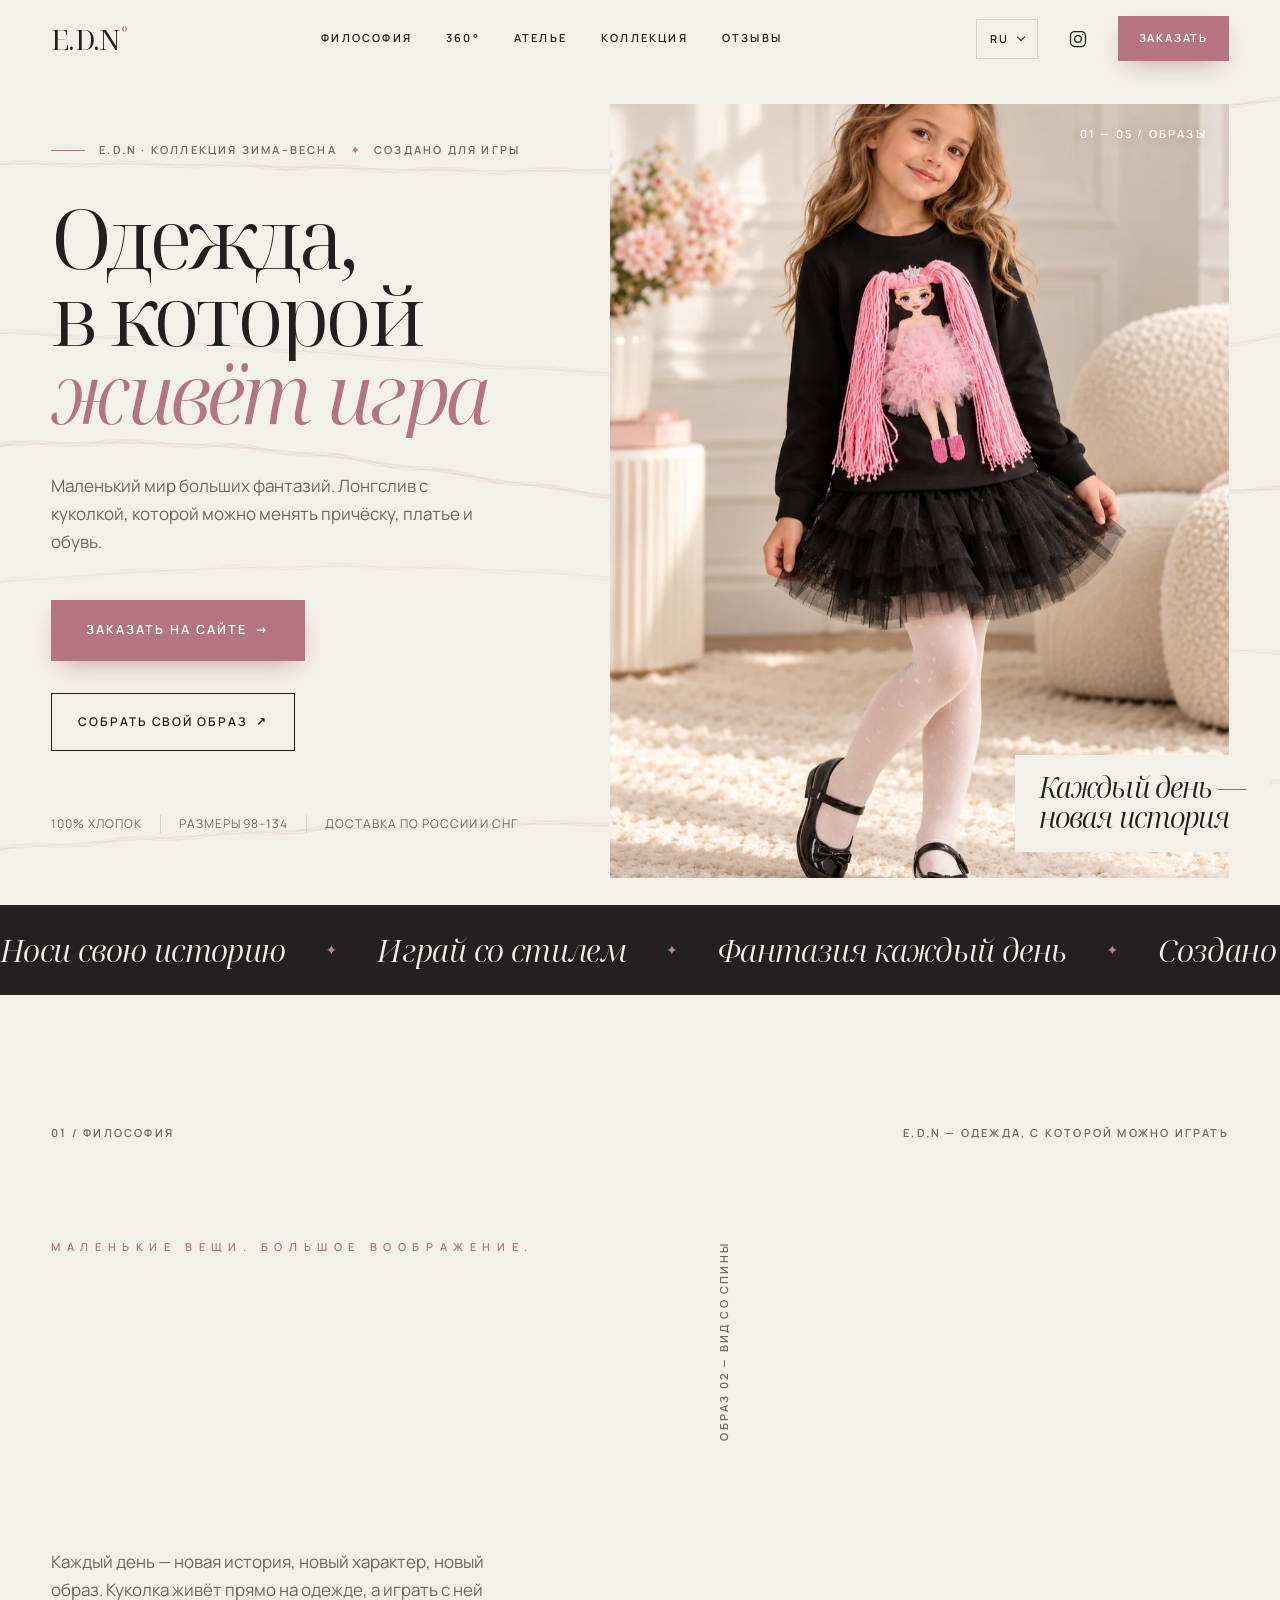
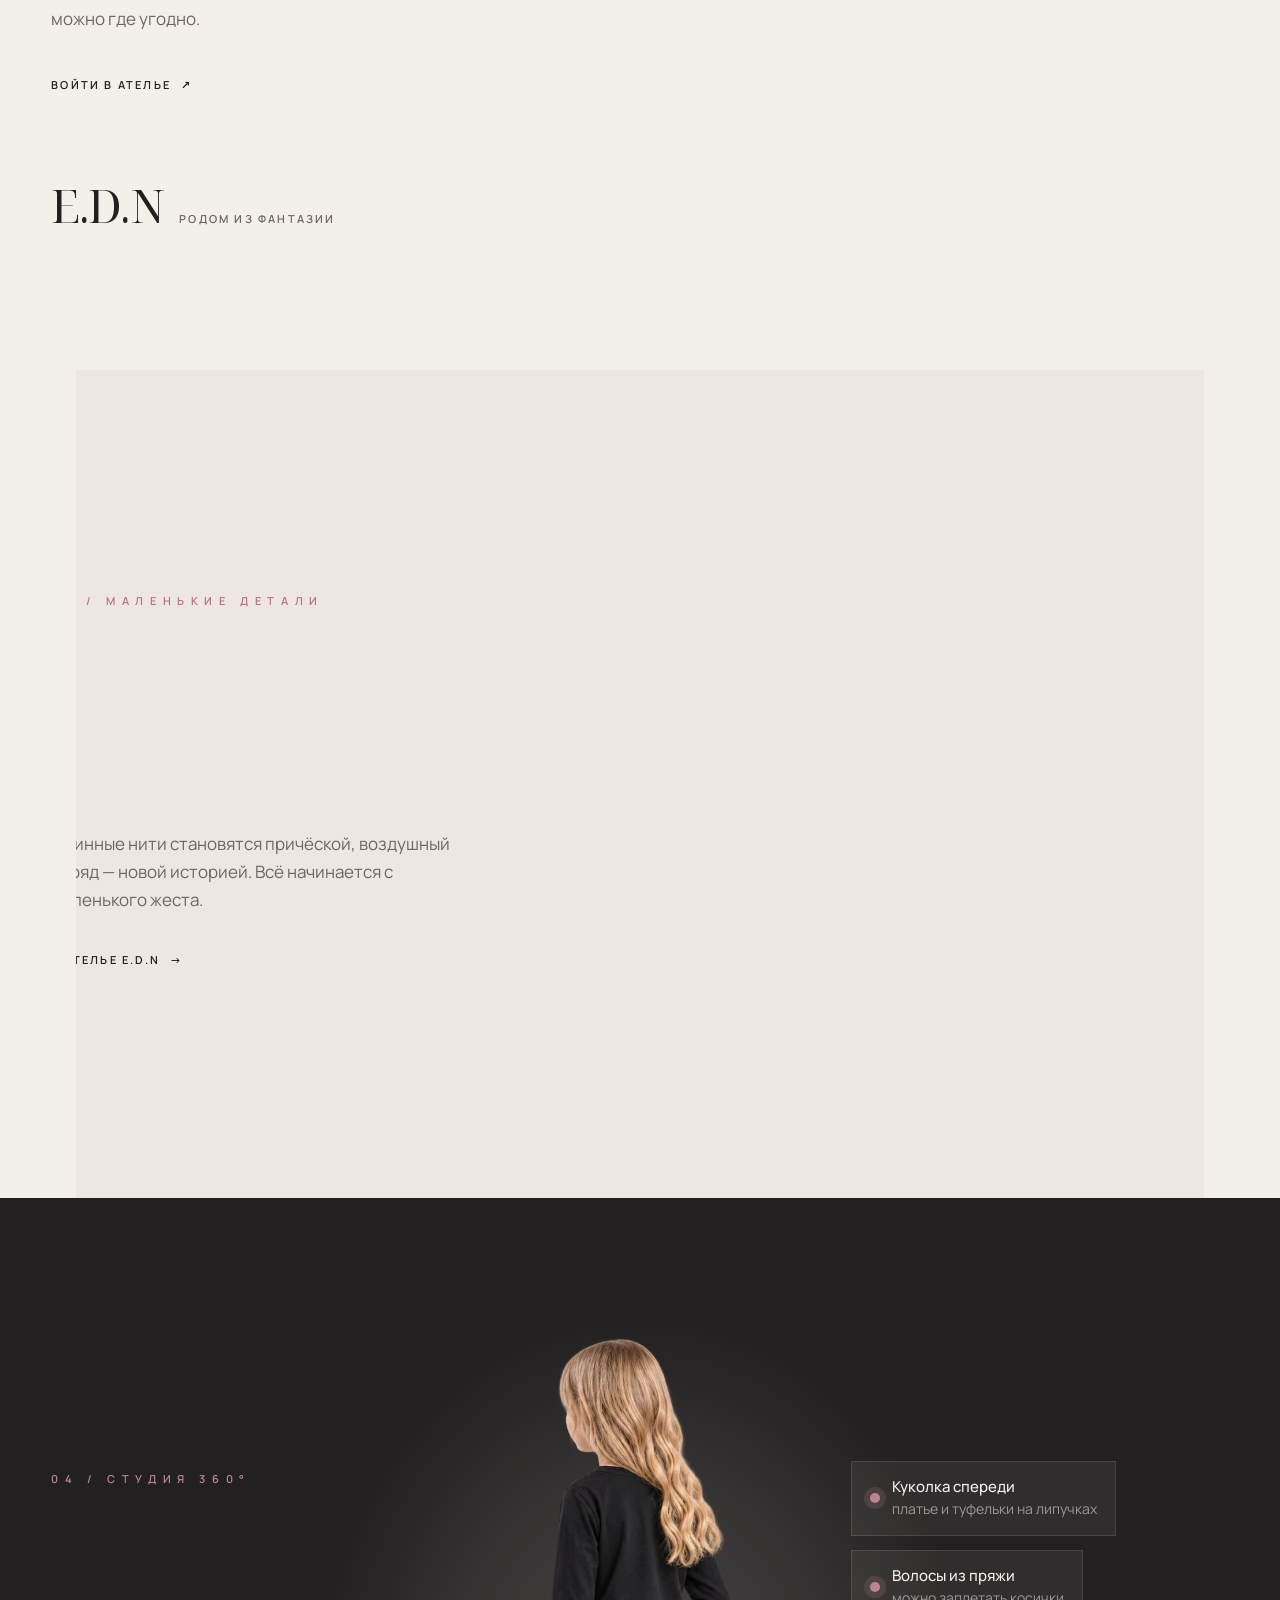
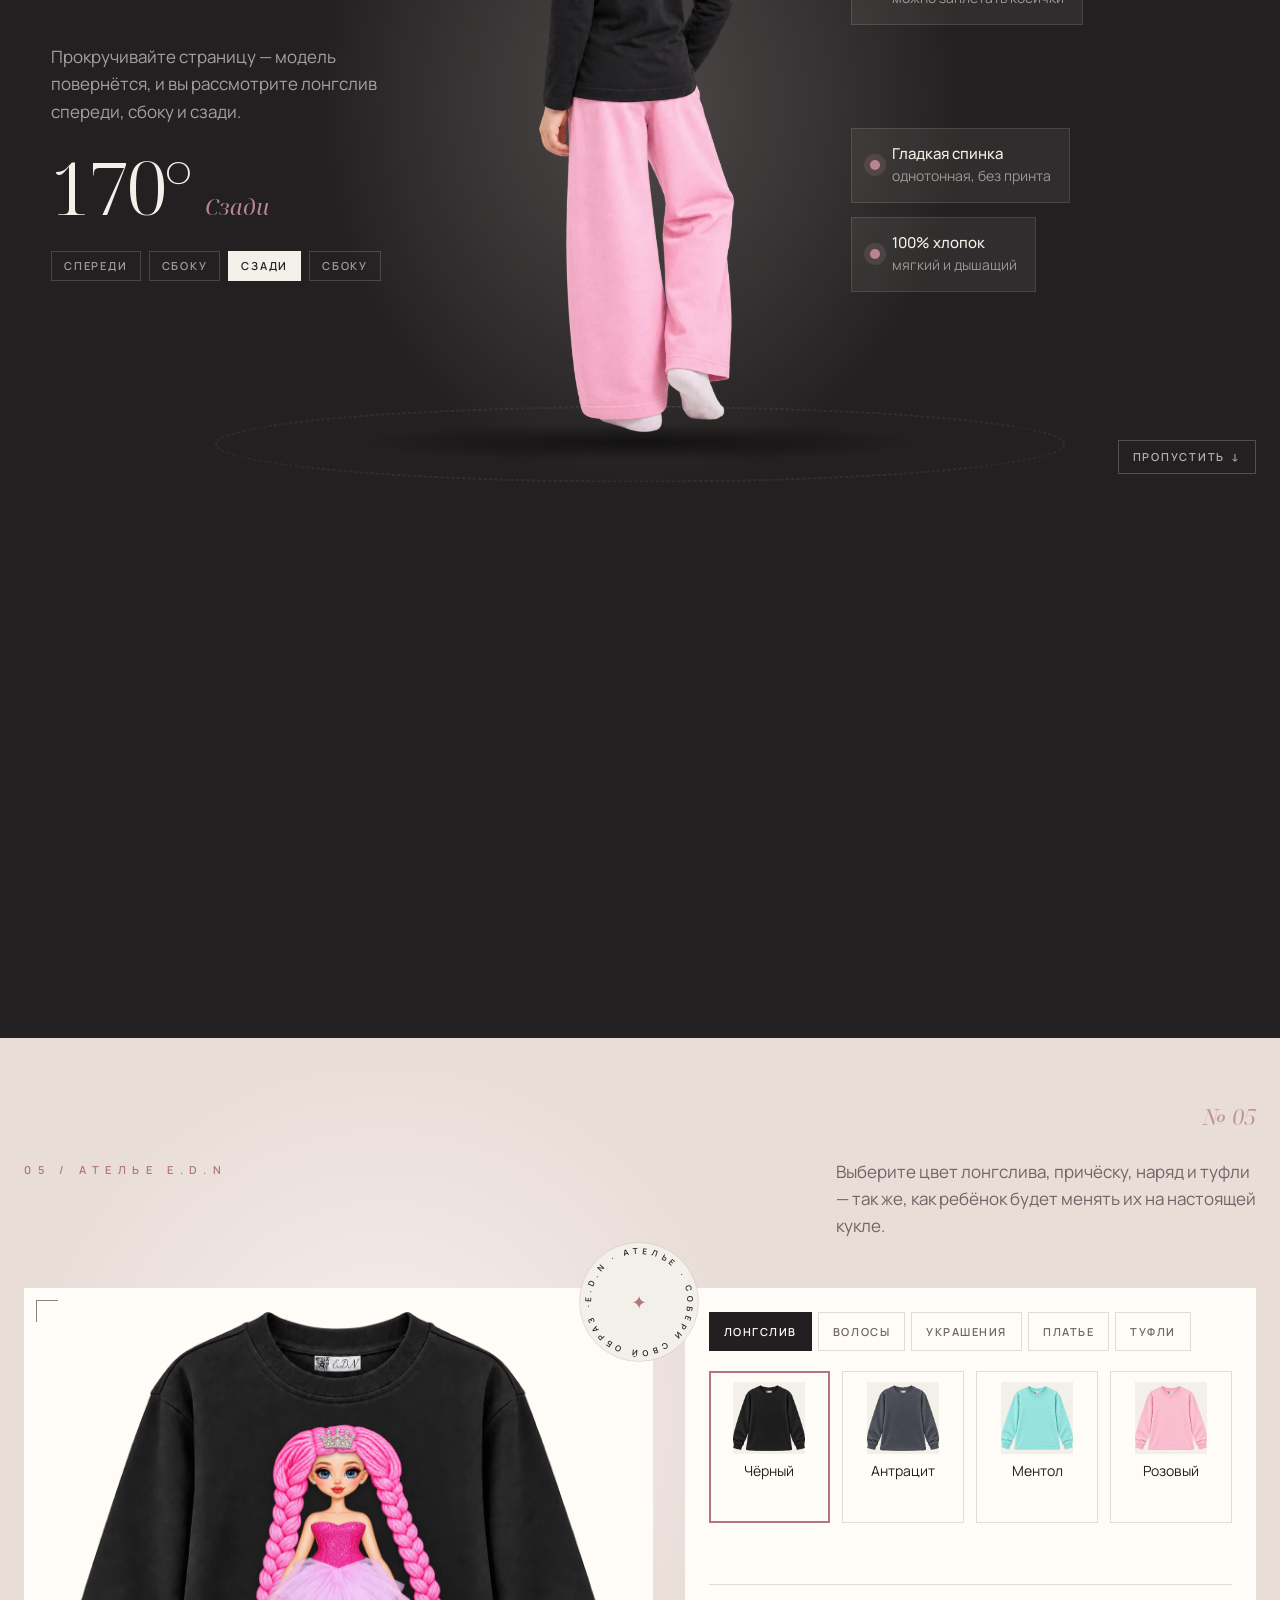
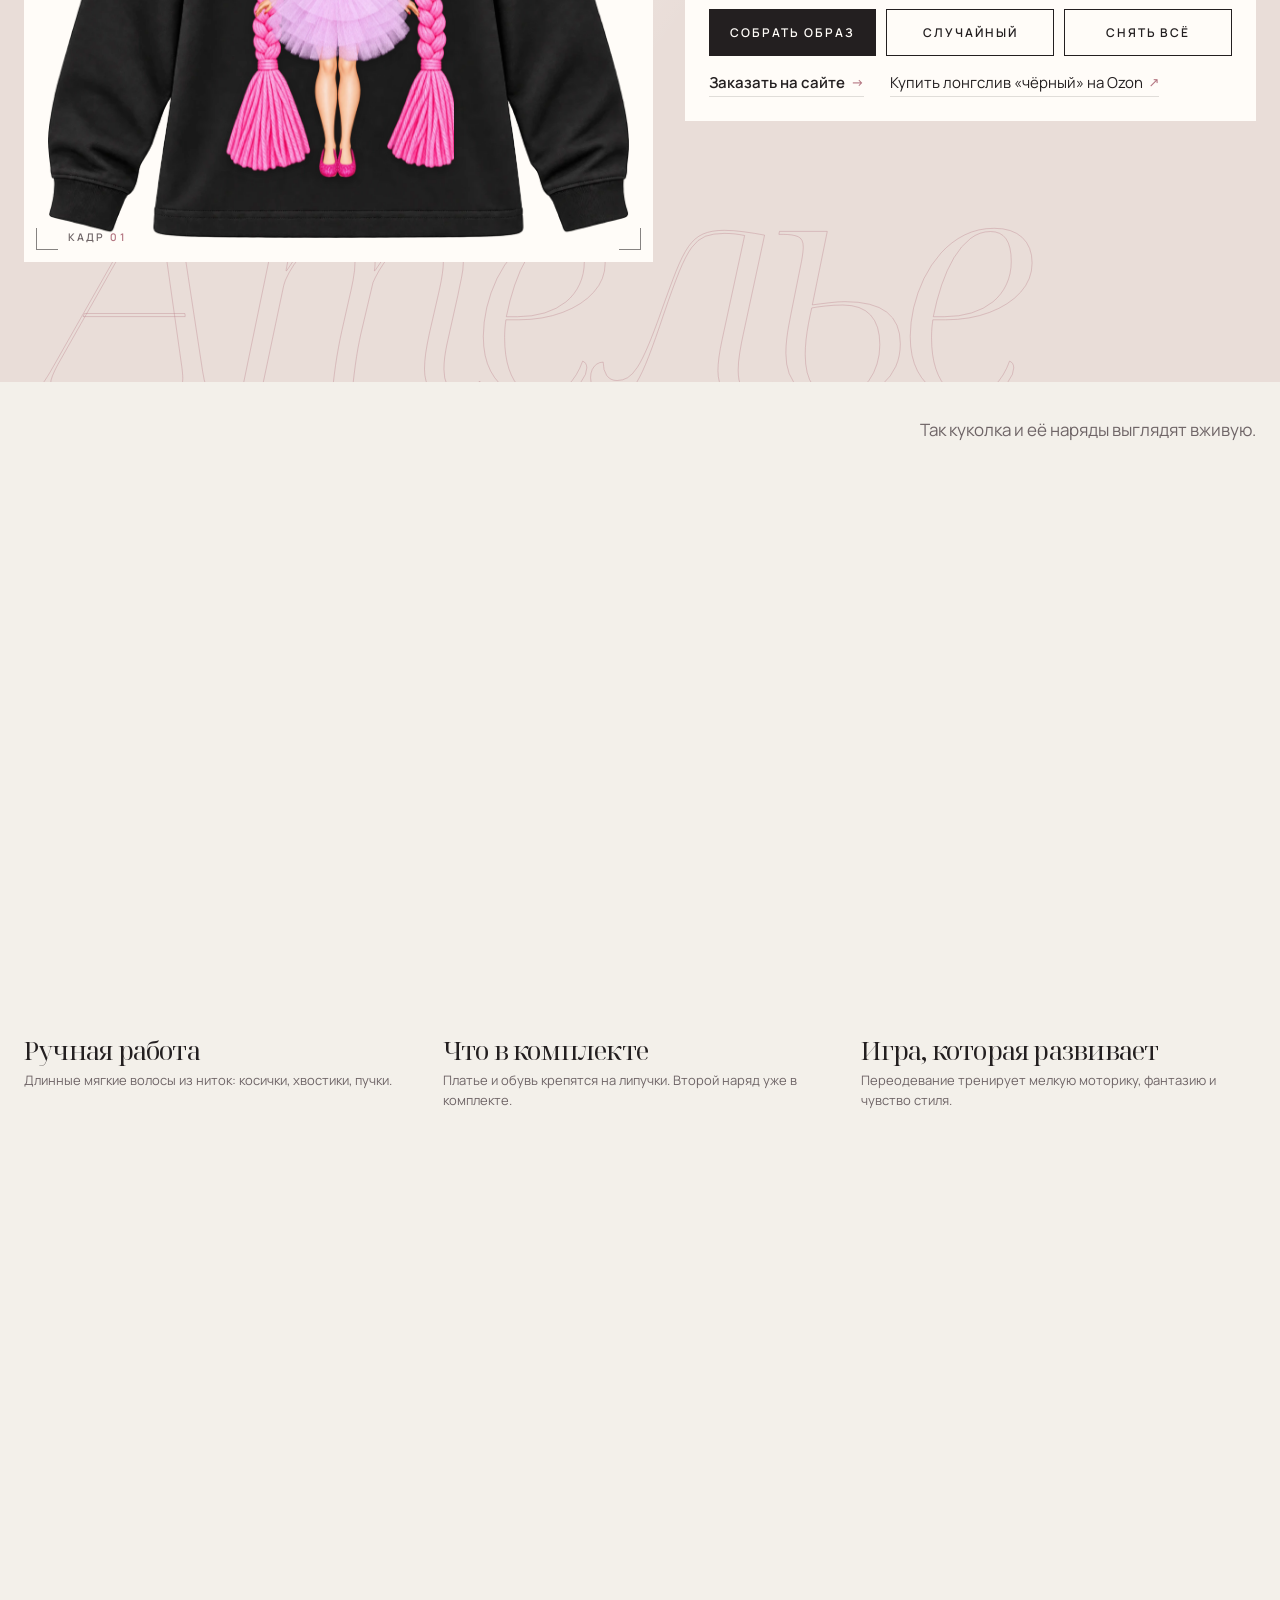
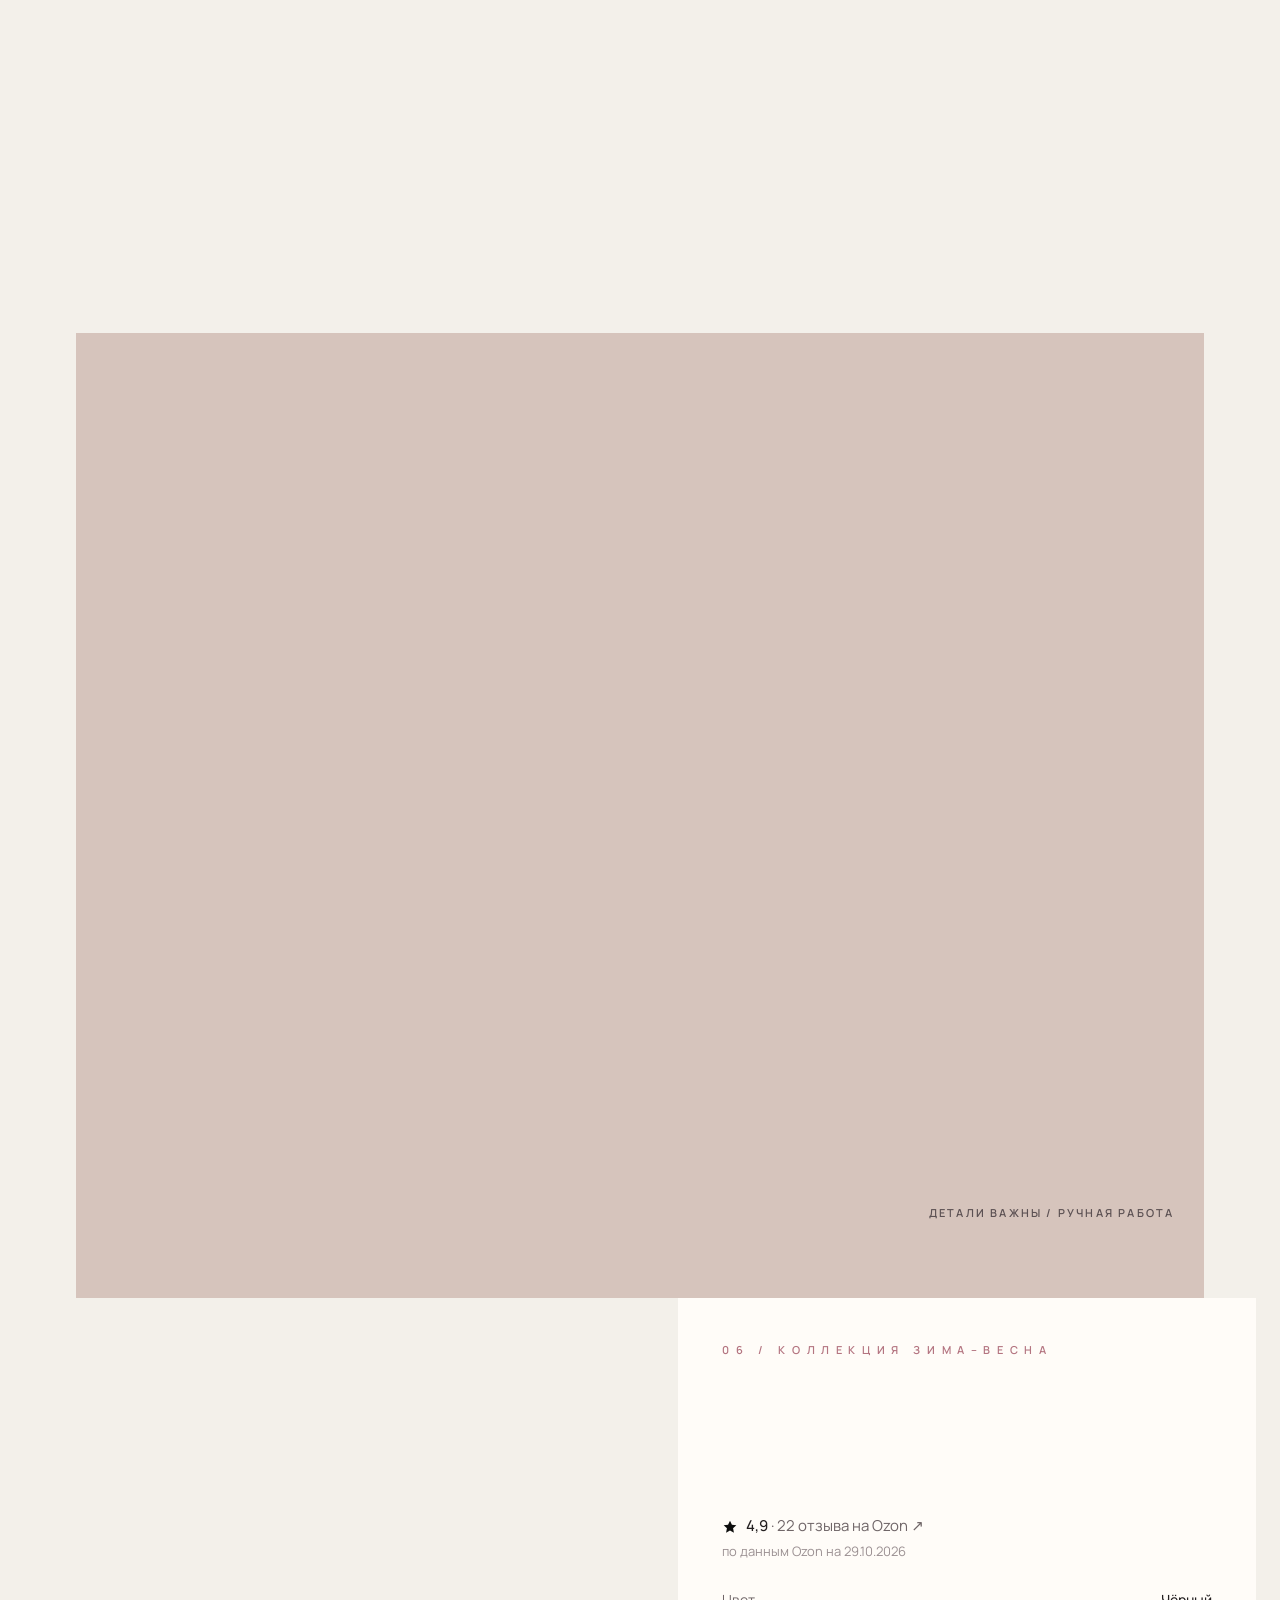
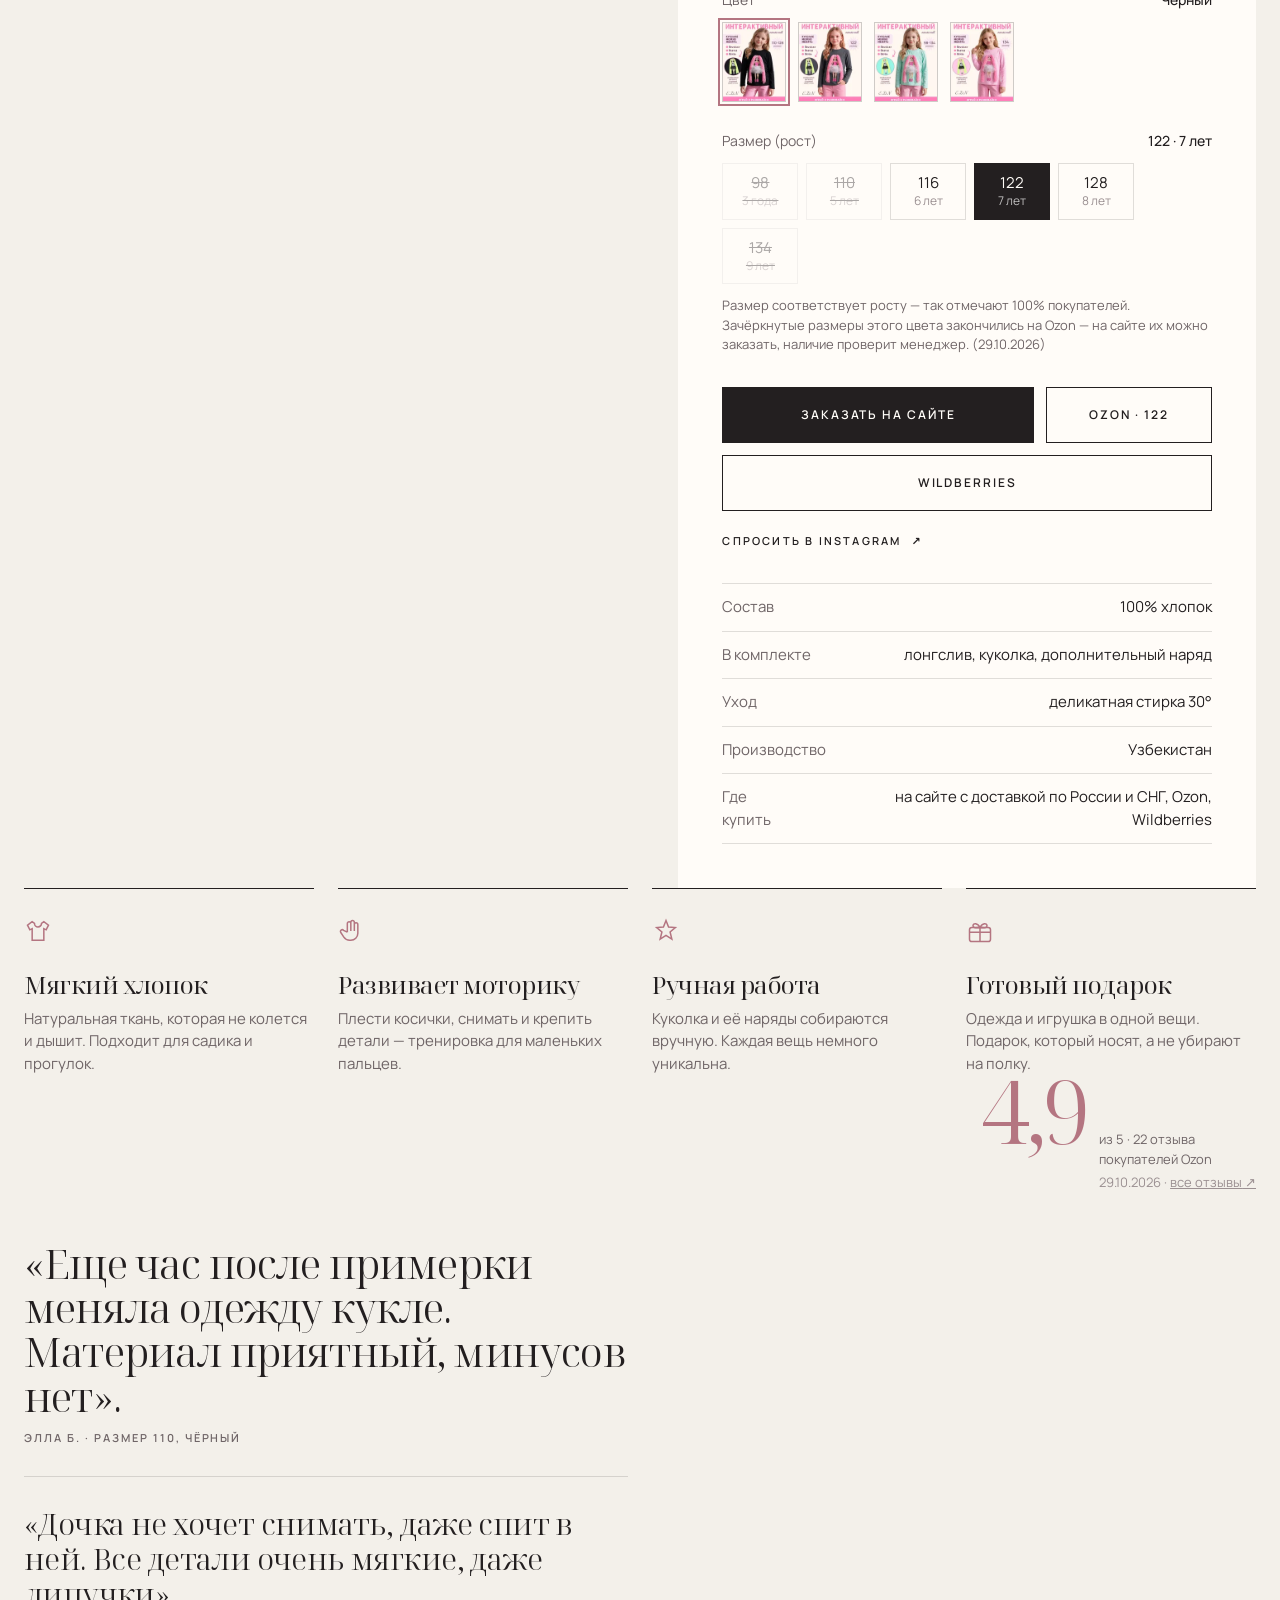
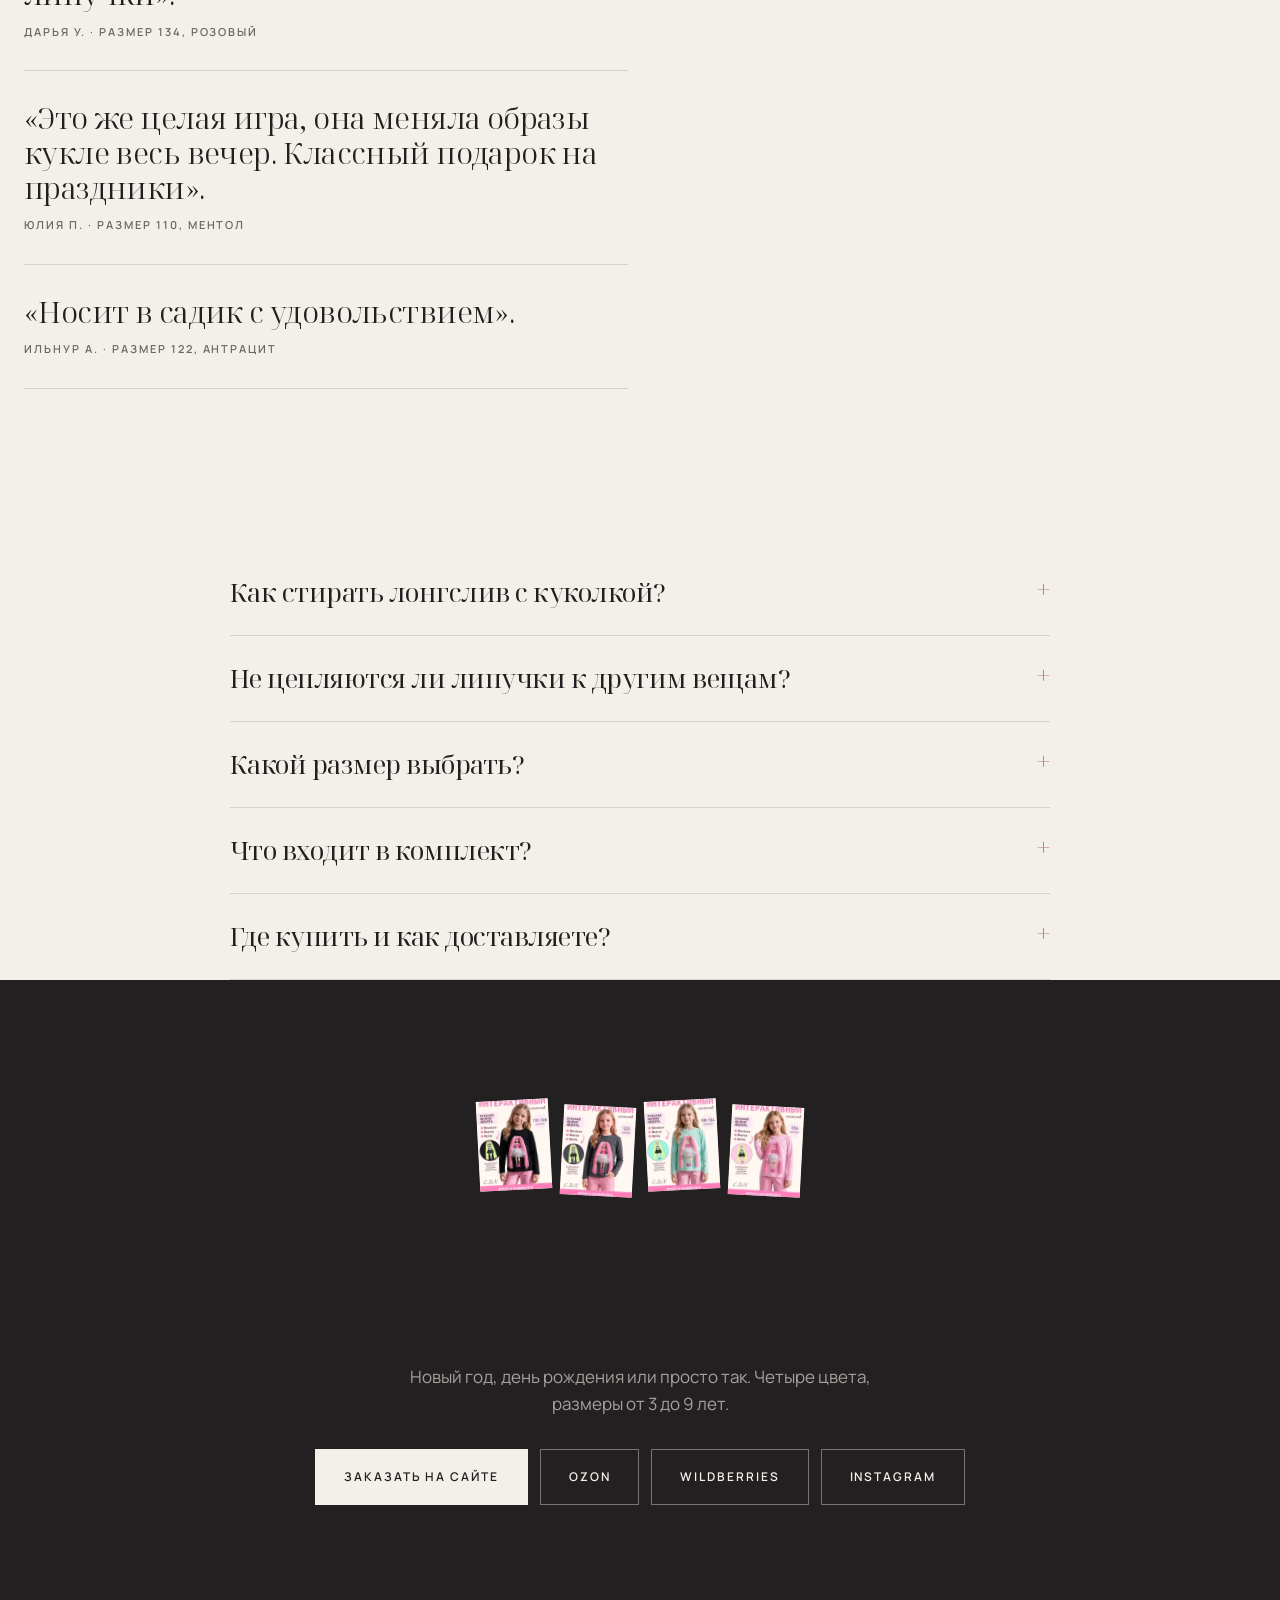
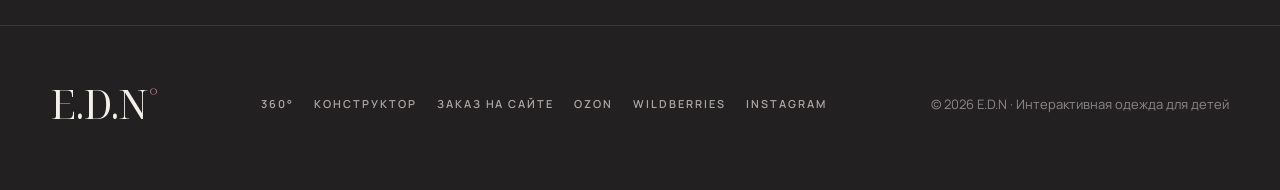
==== commit b3371fbe: "Collection label follows the season" ====
--- a/index.html
+++ b/index.html
@@ -1131,7 +1131,7 @@
 
 <header class="hero ed-hero" id="top">
   <div class="ed-hero-copy">
-    <p class="ed-kicker fade-up" style="--delay:.1s"><i class="micro-line"></i><span data-i18n="hero.kicker1">E.D.N · коллекция осень–зима</span> <span class="ed-star">✦</span> <span data-i18n="hero.kicker2">создано для игры</span></p>
+    <p class="ed-kicker fade-up" style="--delay:.1s"><i class="micro-line"></i><span data-i18n="hero.kicker1">E.D.N · коллекция <span data-season>осень–зима</span></span> <span class="ed-star">✦</span> <span data-i18n="hero.kicker2">создано для игры</span></p>
     <h1 class="ed-headline split" data-split data-i18n="hero.title">Одежда,<br>в&nbsp;которой<br><em>живёт игра</em></h1>
     <p class="ed-lead fade-up" style="--delay:.85s" data-i18n="hero.lead">Маленький мир больших фантазий. Лонгслив с куколкой, которой можно менять причёску, платье и обувь.</p>
     <div class="ed-actions fade-up" style="--delay:1s">
@@ -1353,7 +1353,7 @@
         <img id="shopImg" src="assets/oz-15057978704-1000.webp" alt="Лонгслив E.D.N, цвет чёрный">
       </div>
       <div class="shop-panel pop">
-        <p class="eyebrow" data-i18n="shop.eyebrow">06 / Коллекция осень–зима</p>
+        <p class="eyebrow" data-i18n="shop.eyebrow">06 / Коллекция <span data-season>осень–зима</span></p>
         <h2 class="heading-lg" data-i18n="shop.title">Интерактивный лонгслив</h2>
         <a class="rating" data-ozon="source" href="https://www.ozon.ru/product/longsliv-e-d-n-5747080780/reviews/" target="_blank" rel="noopener">
           <svg width="16" height="16" viewBox="0 0 24 24" aria-hidden="true"><path d="M12 2.5l2.9 6.1 6.6.8-4.9 4.6 1.3 6.6L12 17.3l-5.9 3.3 1.3-6.6-4.9-4.6 6.6-.8z" fill="#0d0d0d"/></svg>
@@ -1648,6 +1648,14 @@
     document.querySelectorAll('[data-ozon="source"]').forEach(el => el.href = OZON.reviewsUrl);
   }
   fillOzon();
+  // the collection follows the calendar: the current season and the next, changing every three months
+  // (Dec–Feb winter–spring, Mar–May spring–summer, Jun–Aug summer–autumn, Sep–Nov autumn–winter); ?season=0..3 previews one
+  function fillSeason() {
+    const forced = new URLSearchParams(location.search).get('season');
+    const q = /^[0-3]$/.test(forced || '') ? +forced : Math.floor(((new Date().getMonth() + 1) % 12) / 3);
+    document.querySelectorAll('[data-season]').forEach(el => el.textContent = t('season.' + q));
+  }
+  fillSeason();
   const ease = t => 1 - Math.pow(1 - t, 3);
   // overshoot ease for the "snap" onto velcro
   const back = t => { const c = 1.9; return 1 + (c + 1) * Math.pow(t - 1, 3) + c * Math.pow(t - 1, 2); };
@@ -2441,7 +2449,7 @@
       });
       document.title = c === 'ru' ? RU_META.title : t('meta.title');
       meta.content = c === 'ru' ? RU_META.desc : t('meta.desc');
-      fillOzon();
+      fillOzon(); fillSeason();
       try { localStorage.setItem('edn-lang', c); } catch (e) {}
       dispatchEvent(new Event('edn:lang'));
     }
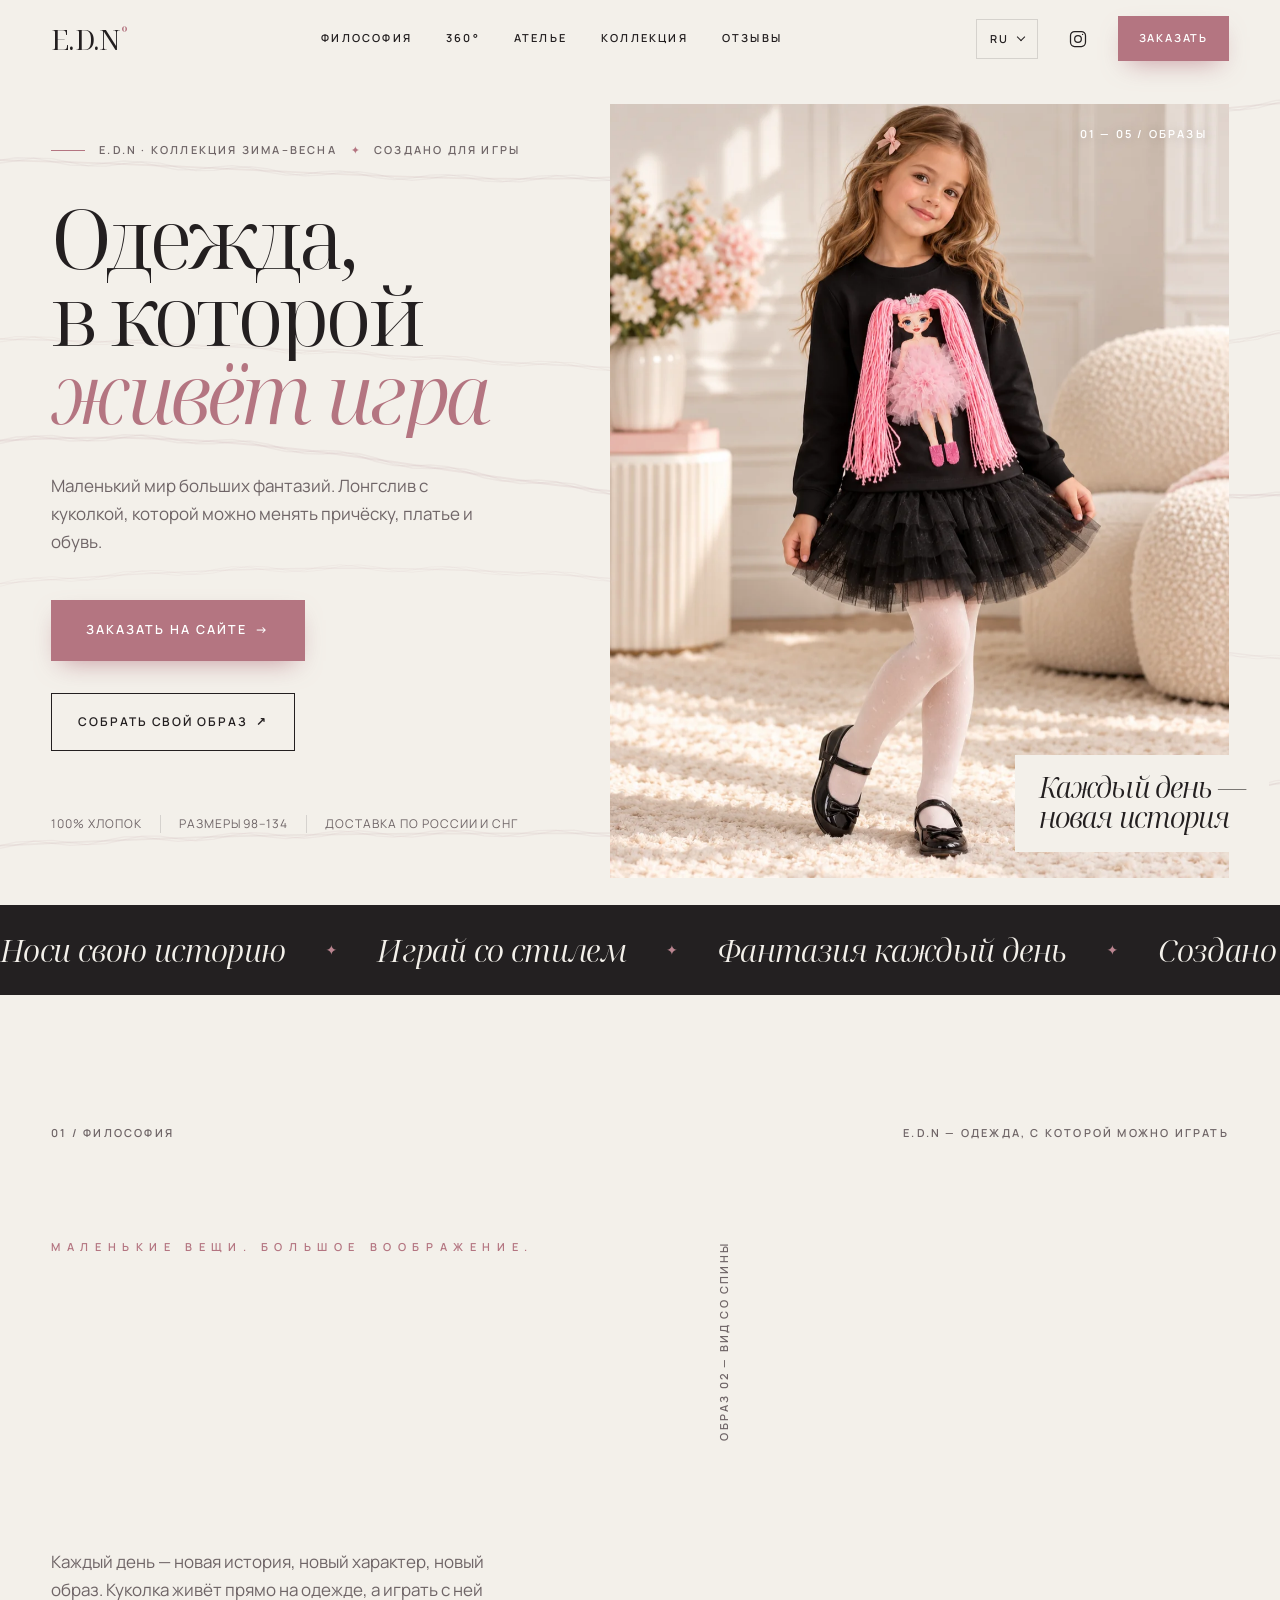
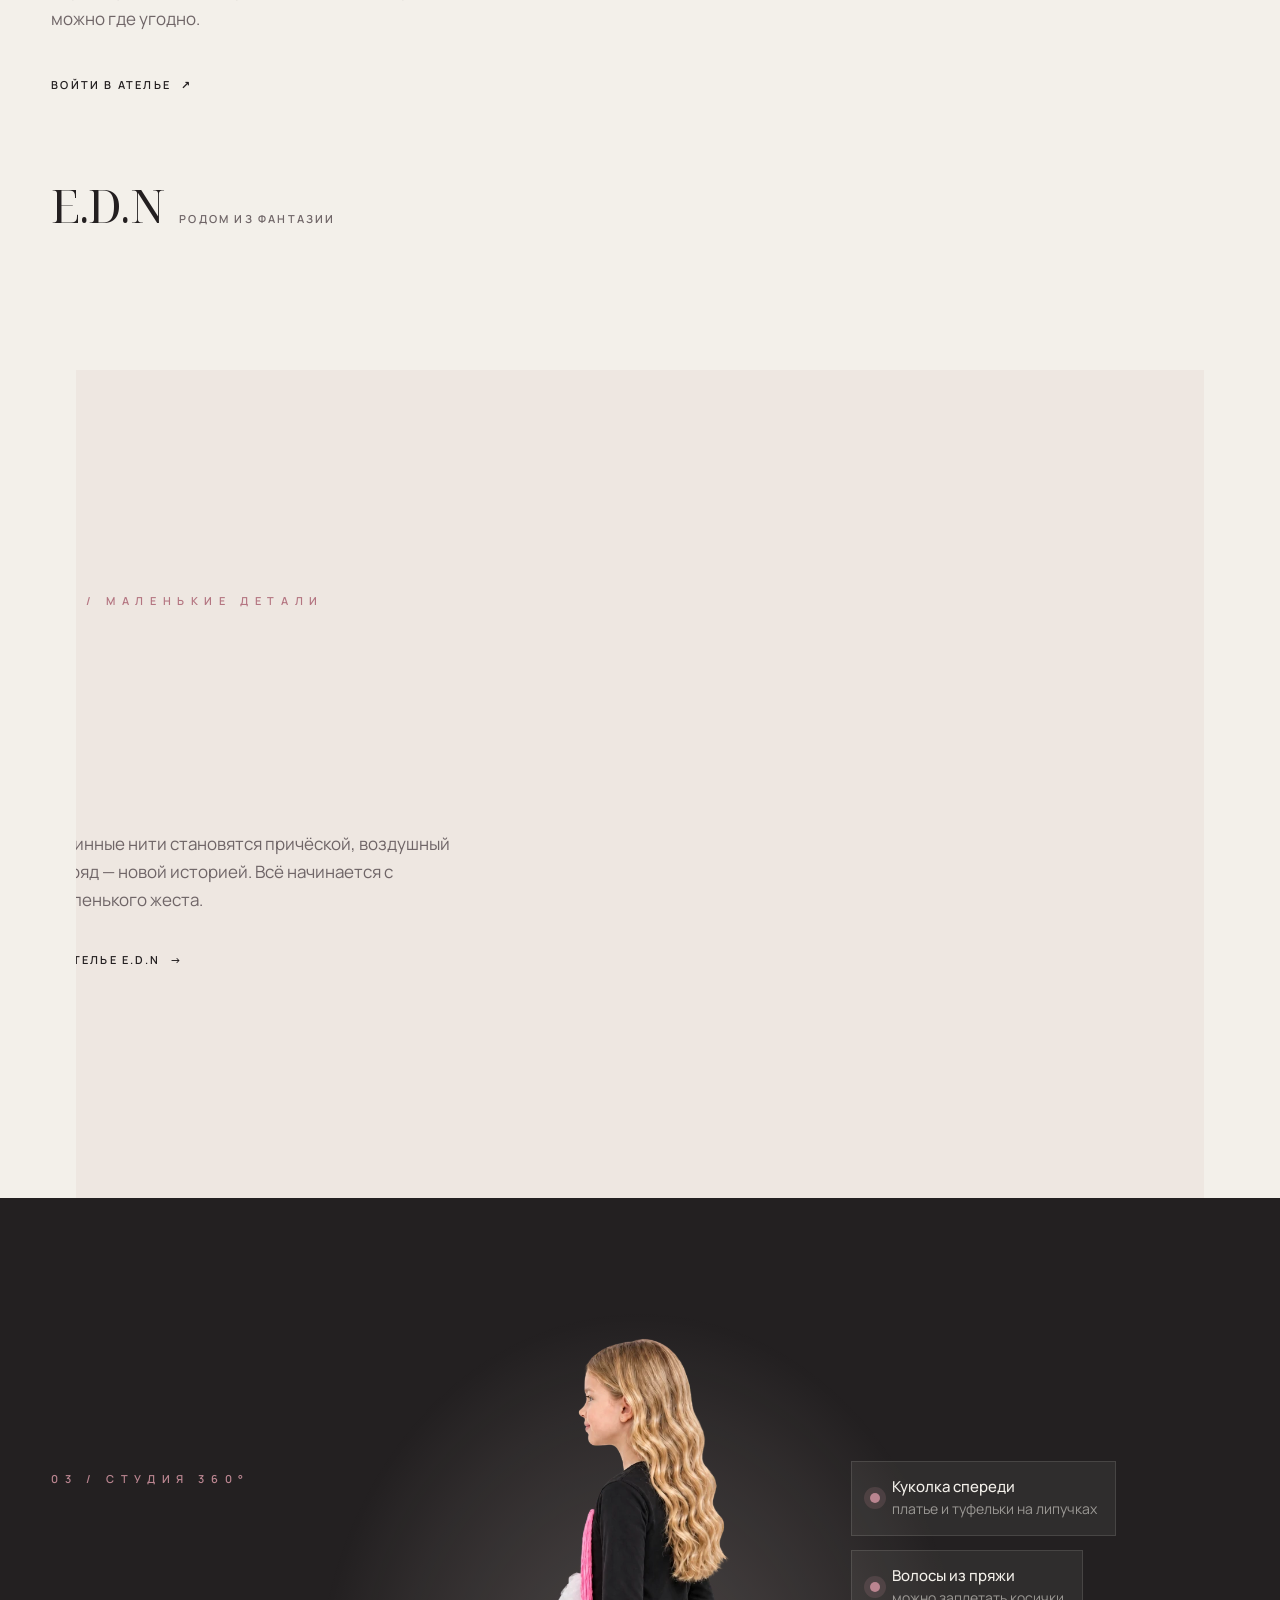
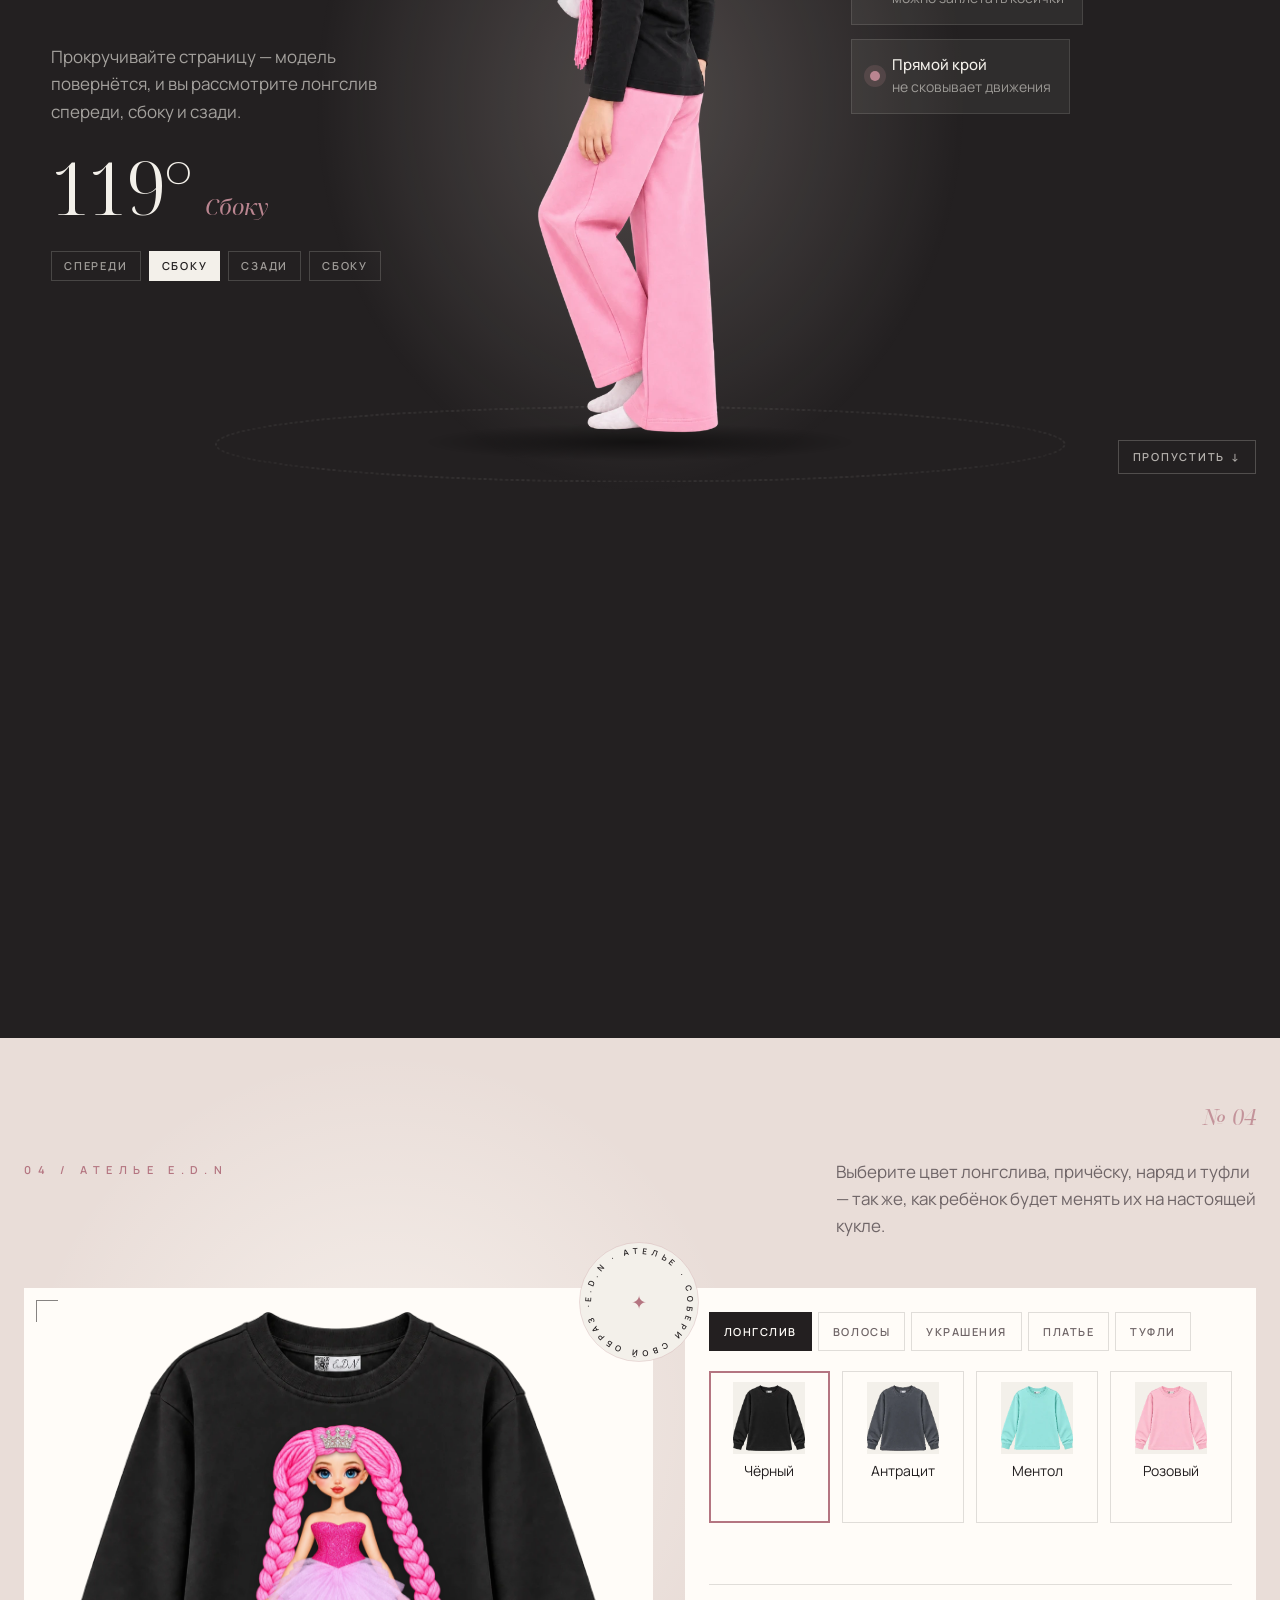
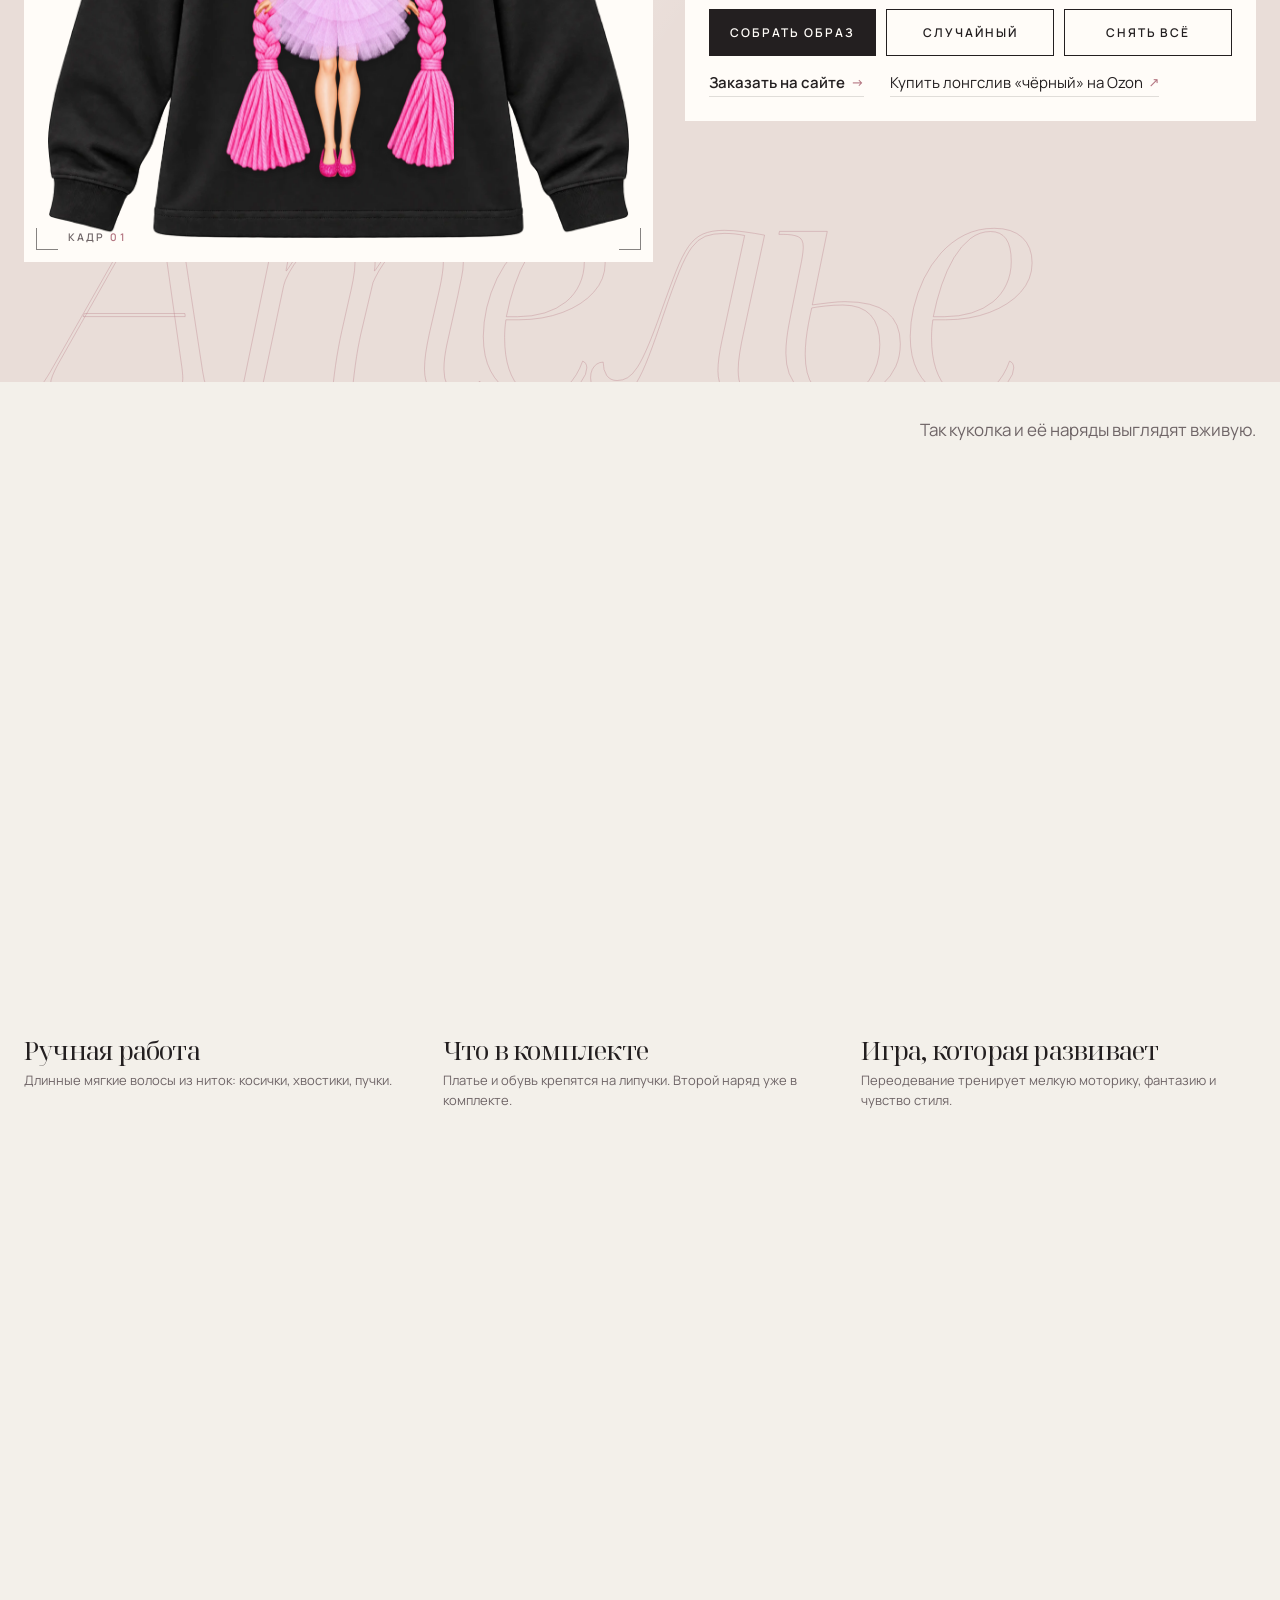
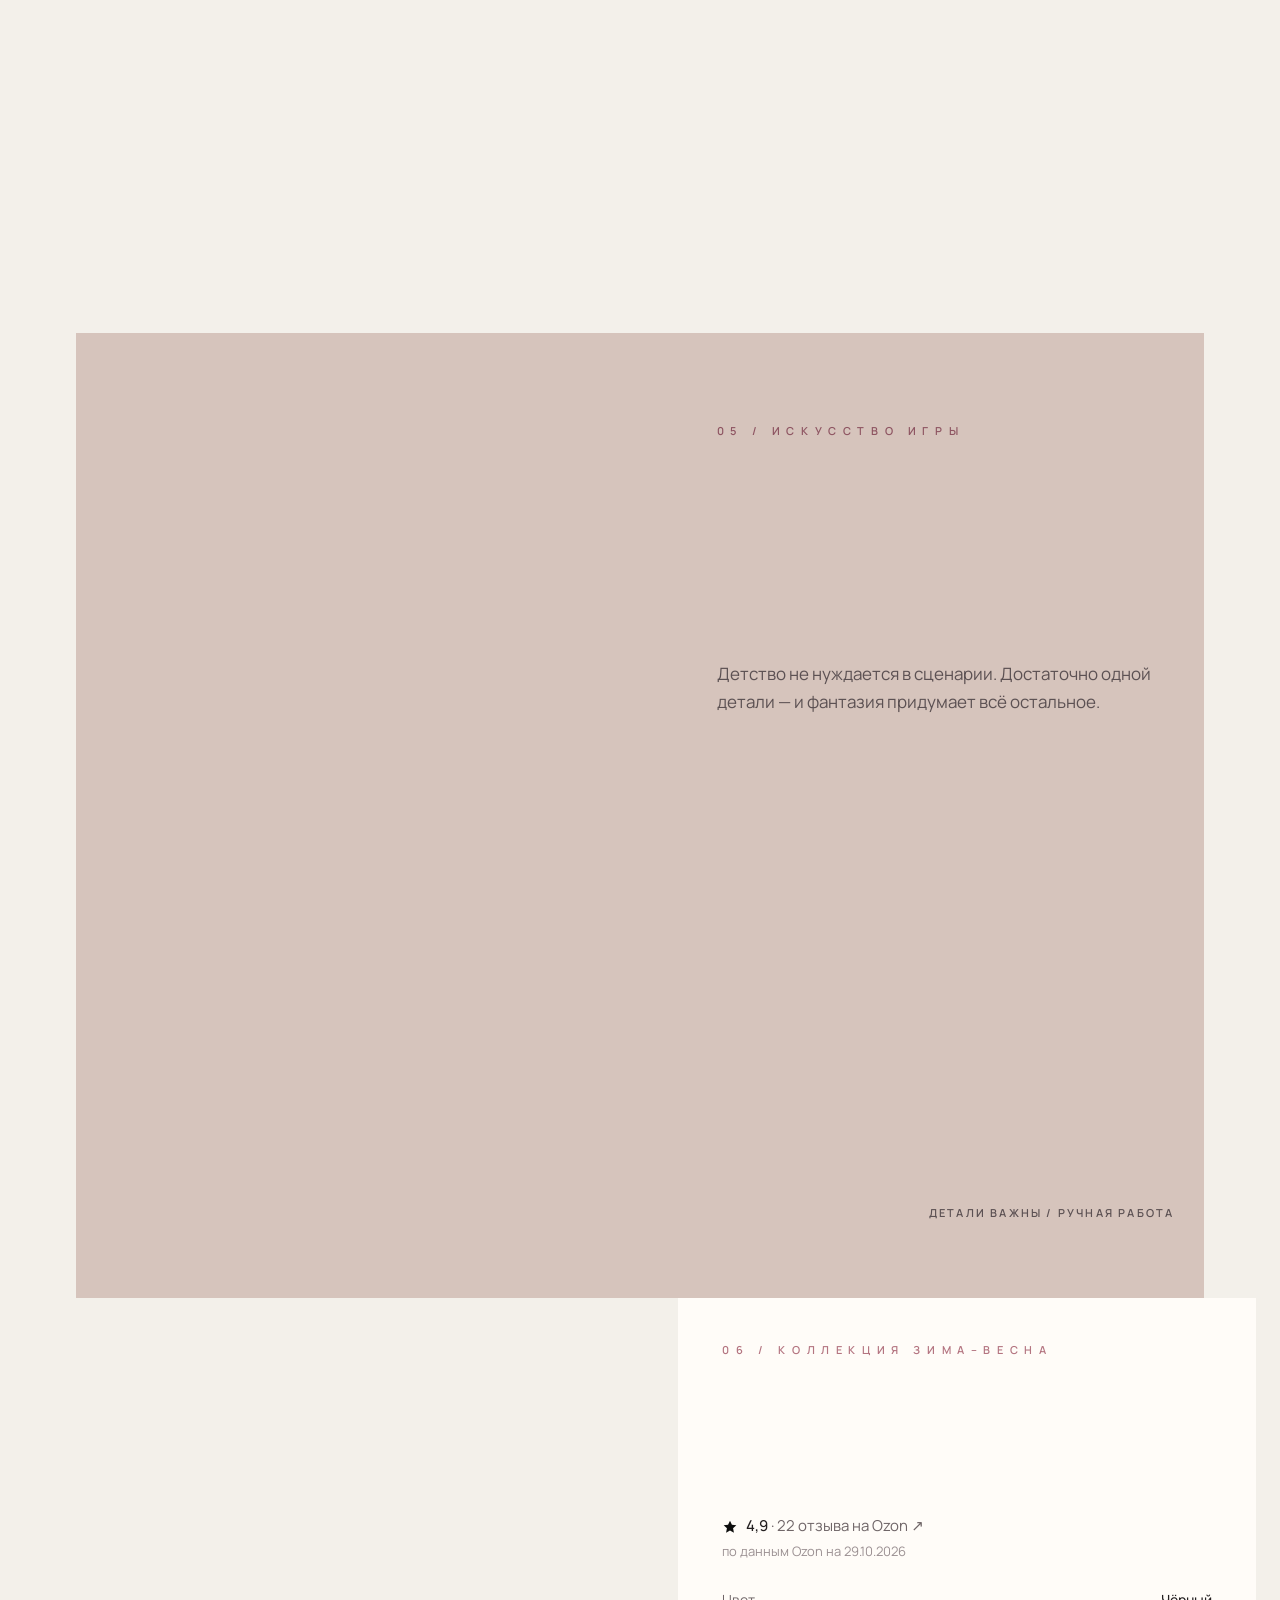
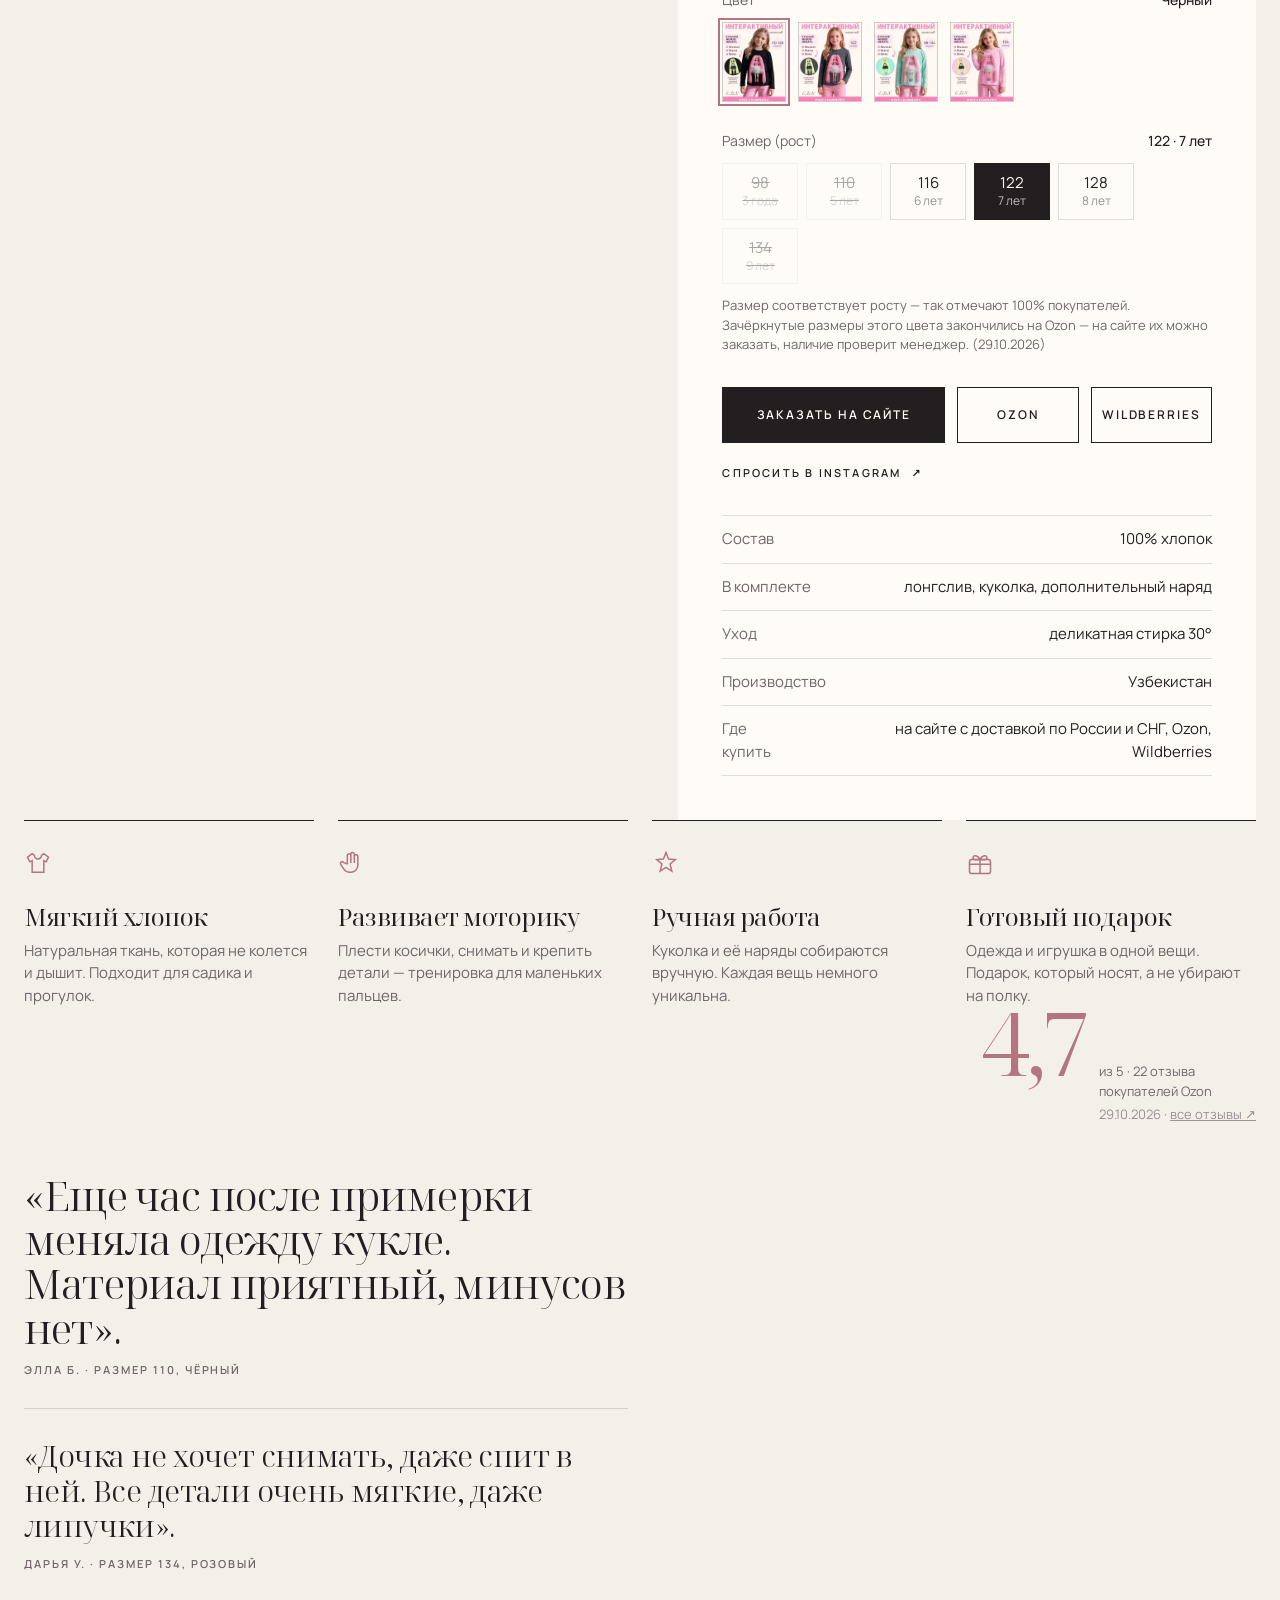
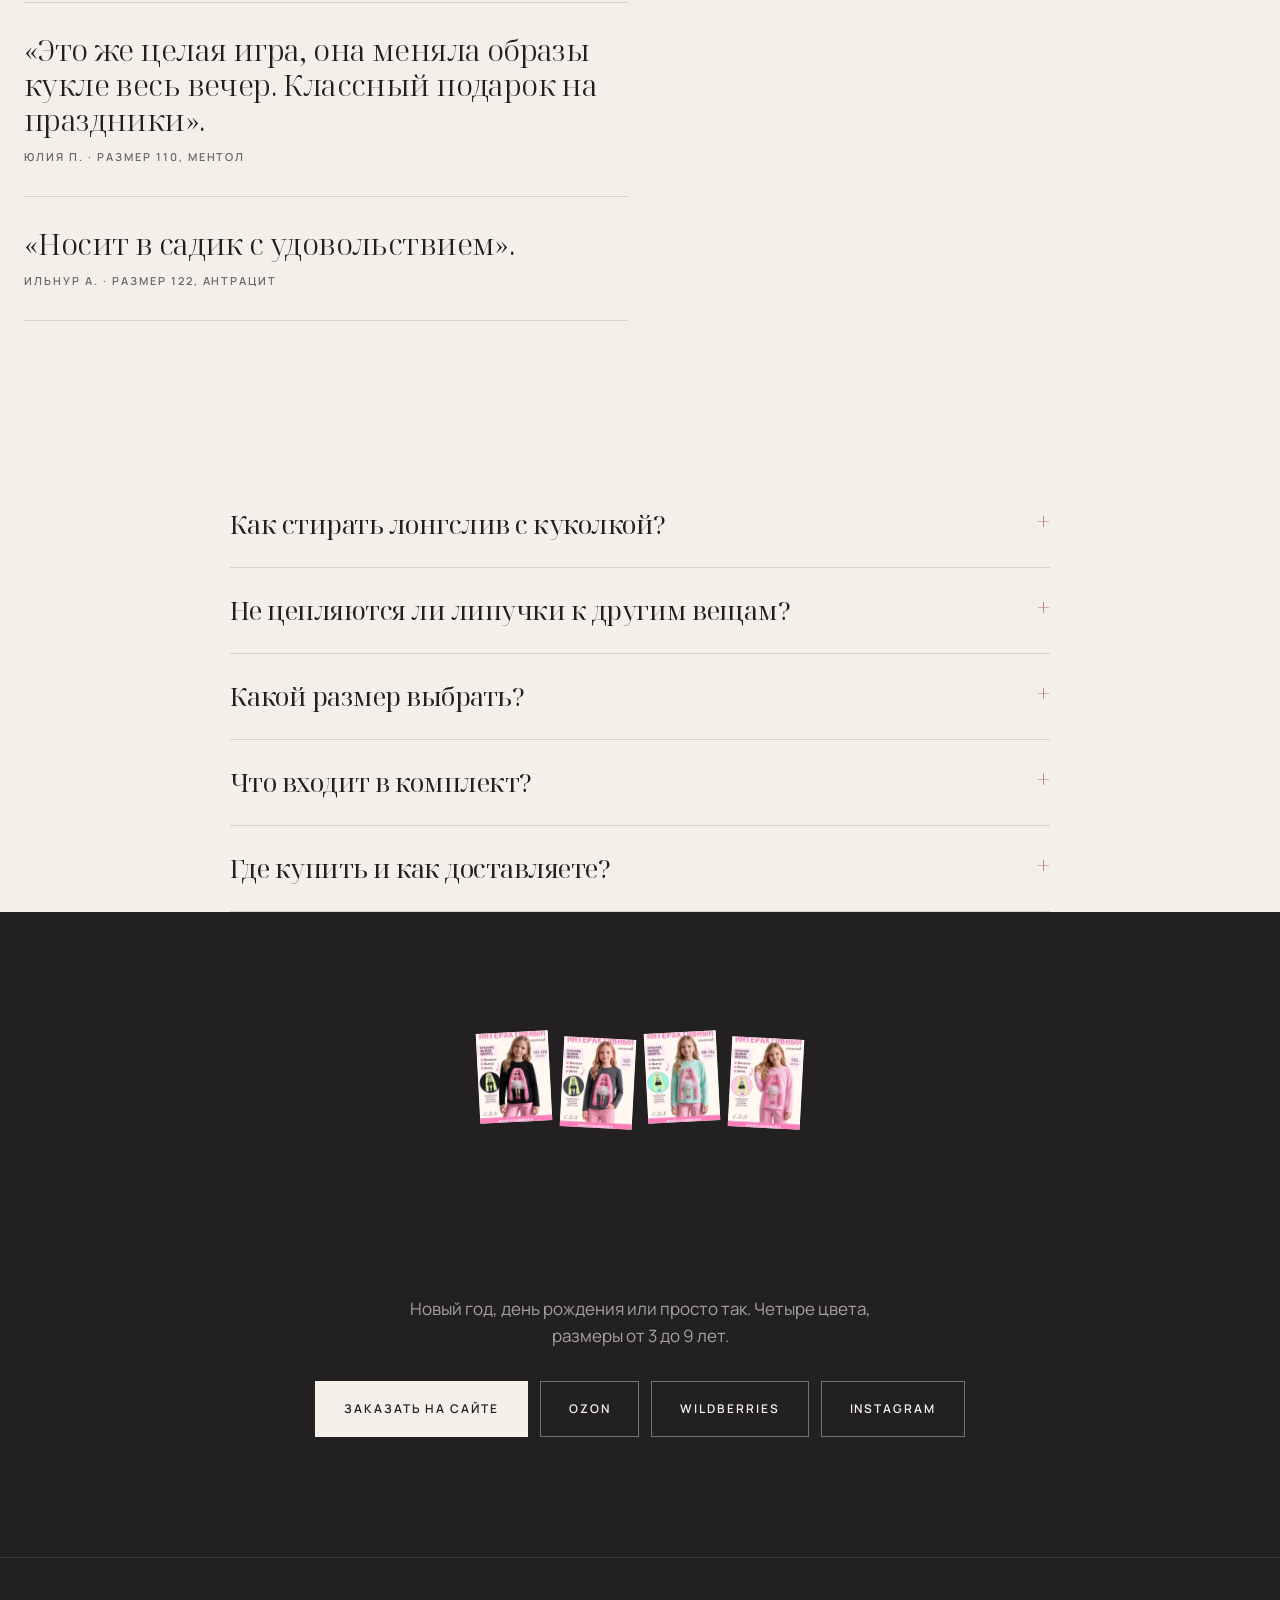
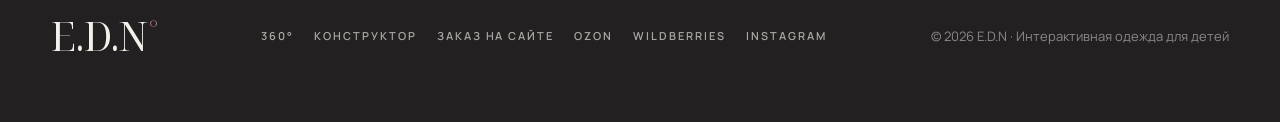
==== commit eafa9be5: "Section numbering, back-to-top button, brand hover for Ozon/Wildberries, mobile shop layout" ====
--- a/index.html
+++ b/index.html
@@ -1104,6 +1104,66 @@
     .nav-ig { display: none; }
     .cz-opts { grid-template-columns: repeat(3, minmax(0, 1fr)); }
   }
+
+  /* ---------- Ozon / Wildberries: the site's own button at rest; on hover the marketplace's colours sweep in
+     and its logo replaces the word ---------- */
+  .btn-brand { position: relative; overflow: hidden; isolation: isolate; transition: color .25s ease, border-color .45s ease; }
+  .btn-brand::before, .btn-brand::after { content: ""; position: absolute; inset: -1px; z-index: -1; pointer-events: none;
+    clip-path: inset(0 100% 0 0); transition: clip-path .7s var(--ease-out); }
+  .btn-brand::after { transform: scale(.86); opacity: 0; transition: clip-path .7s var(--ease-out) .06s, transform .7s var(--ease-out) .1s, opacity .4s ease .1s; }
+  .btn-ozon::before { background: repeating-conic-gradient(from -10deg at 50% 135%, #005bff 0 9deg, #f1117e 9deg 18deg); }
+  /* the logos sit in an inner box with margins, so they fit buttons of any width */
+  .btn-ozon::after { inset: 20% 12%; background: url(assets/brand-ozon.webp) center / contain no-repeat; }
+  .btn-wb::before { background: linear-gradient(90deg, #5a12f0, #c21bd8 55%, #ff1aa6); }
+  .btn-wb::after { inset: 28% 11%; background: url(assets/brand-wb.webp) center / contain no-repeat; }
+  .btn-brand:hover, .btn-brand:focus-visible { color: transparent; background: transparent; }
+  .gift .btn-brand:hover, .gift .btn-brand:focus-visible { color: transparent; background: transparent; }
+  .btn-ozon:hover, .btn-ozon:focus-visible { border-color: #005bff; }
+  .btn-wb:hover, .btn-wb:focus-visible { border-color: #c21bd8; }
+  .btn-brand:hover::before, .btn-brand:focus-visible::before { clip-path: inset(0 0 0 0); }
+  .btn-brand:hover::after, .btn-brand:focus-visible::after { clip-path: inset(0 0 0 0); transform: none; opacity: 1; }
+
+  /* ---------- Back to top: a small liquid-glass disc ---------- */
+  .to-top { position: fixed; right: 24px; bottom: 24px; z-index: 40; width: 52px; height: 52px; padding: 0; border-radius: 50%;
+    display: grid; place-items: center; cursor: pointer; color: var(--color-ink-black);
+    background: linear-gradient(150deg, rgba(255, 255, 255, .62), rgba(255, 255, 255, .16) 60%, rgba(255, 255, 255, .34));
+    -webkit-backdrop-filter: blur(14px) saturate(170%); backdrop-filter: blur(14px) saturate(170%);
+    border: 1px solid rgba(255, 255, 255, .65);
+    box-shadow: 0 10px 30px rgba(35, 31, 32, .14), inset 0 1px 1px rgba(255, 255, 255, .85), inset 0 -2px 6px rgba(35, 31, 32, .06);
+    opacity: 0; transform: translateY(16px) scale(.88); pointer-events: none;
+    transition: opacity .5s ease, transform .6s var(--ease-out), color .4s ease, background .4s ease, border-color .4s ease; }
+  .to-top.show { opacity: 1; transform: none; pointer-events: auto; }
+  .to-top svg { transition: transform .45s var(--ease-out); }
+  .to-top:hover { background: linear-gradient(150deg, rgba(255, 255, 255, .82), rgba(255, 255, 255, .3) 60%, rgba(255, 255, 255, .5)); }
+  .to-top:hover svg { transform: translateY(-3px); }
+  .to-top:focus-visible { outline: 2px solid var(--rose); outline-offset: 3px; }
+  /* over the dark blocks the glass turns smoky */
+  .to-top.dark { color: var(--color-linen-canvas); border-color: rgba(255, 255, 255, .22);
+    background: linear-gradient(150deg, rgba(255, 255, 255, .2), rgba(255, 255, 255, .05) 60%, rgba(255, 255, 255, .12)); }
+  .to-top.raise { bottom: 88px; }
+  .sr-only { position: absolute; width: 1px; height: 1px; overflow: hidden; clip: rect(0 0 0 0); white-space: nowrap; }
+
+  @media (max-width: 860px) {
+    .to-top { right: 14px; bottom: 16px; width: 46px; height: 46px; }
+    .to-top.raise { bottom: 70px; }
+
+    /* shop on phones: title, then the photo, then colour and size right under it — the choice is seen at once */
+    .shop { display: flex; flex-direction: column; gap: 0; }
+    .shop-panel { display: contents; }
+    .shop-panel > .eyebrow { order: 1; }
+    .shop-panel > .heading-lg { order: 2; margin-bottom: 10px; }
+    .shop-panel > .rating { order: 3; }
+    .shop-panel > .src { order: 4; }
+    .shop-media { order: 5; position: relative; top: auto; align-self: center; width: min(100%, calc(46svh * .75)); margin: 18px 0 4px; }
+    .shop-panel > .field { order: 6; margin-top: 18px; }
+    .shop-panel > .btn-row { order: 7; margin-top: 26px; }
+    .shop-panel > .shop-ask { order: 8; align-self: flex-start; }
+    .shop-panel > .specs { order: 9; }
+    .swatch { width: 58px; height: 72px; }
+  }
+  @media (prefers-reduced-motion: reduce) {
+    .btn-brand::before, .btn-brand::after, .to-top { transition: none !important; }
+  }
 </style>
 </head>
 <body>
@@ -1190,7 +1250,7 @@
   <section class="spin" id="spin" aria-label="Лонгслив со всех сторон">
     <div class="spin-sticky">
       <div class="spin-copy">
-        <p class="eyebrow" data-i18n="spin.eyebrow">04 / Студия 360°</p>
+        <p class="eyebrow" data-i18n="spin.eyebrow">03 / Студия 360°</p>
         <h2 class="heading-lg" data-i18n="spin.title">Со всех <em>сторон</em></h2>
         <p class="sub" data-i18n="spin.sub">Прокручивайте страницу — модель повернётся, и вы рассмотрите лонгслив спереди, сбоку и сзади.</p>
         <div class="readout"><span class="deg" id="deg">0°</span><span class="side-label" id="sideLabel">Спереди</span></div>
@@ -1223,11 +1283,11 @@
       <span class="cz-mast" data-i18n="nav.atelier">Ателье</span>
       <i class="cz-rule" style="--x:25%"></i><i class="cz-rule" style="--x:50%"></i><i class="cz-rule" style="--x:75%"></i>
       <i class="cz-hair"></i>
-      <span class="cz-issue">№ 05</span>
+      <span class="cz-issue">№ 04</span>
     </div>
     <div class="section-head">
       <div>
-        <p class="eyebrow" data-i18n="cz.eyebrow">05 / Ателье E.D.N</p>
+        <p class="eyebrow" data-i18n="cz.eyebrow">04 / Ателье E.D.N</p>
         <h2 class="heading-lg" data-i18n="cz.title">Собери куклу <em>сама</em></h2>
       </div>
       <p class="sub" data-i18n="cz.sub">Выберите цвет лонгслива, причёску, наряд и туфли — так же, как ребёнок будет менять их на настоящей кукле.</p>
@@ -1337,7 +1397,7 @@
     </figure>
     <div class="ed-essay-aside">
       <div class="pop">
-        <span class="ed-index-label" data-i18n="essay.label">03 / Искусство игры</span>
+        <span class="ed-index-label" data-i18n="essay.label">05 / Искусство игры</span>
         <h2 class="ed-h2" data-i18n="essay.title">Искусство <em>быть собой</em></h2>
         <p class="ed-text" data-i18n="essay.text">Детство не нуждается в сценарии. Достаточно одной детали — и фантазия придумает всё остальное.</p>
       </div>
@@ -1386,8 +1446,8 @@
 
         <div class="btn-row">
           <a class="btn btn-primary" id="orderBtn" href="#order" data-i18n="shop.order">Заказать на сайте</a>
-          <a class="btn btn-secondary" id="buyBtn" href="https://www.ozon.ru/product/longsliv-e-d-n-5747080780/" target="_blank" rel="noopener">Ozon</a>
-          <a class="btn btn-secondary btn-wb" href="https://www.wildberries.ru/seller/250201809" target="_blank" rel="noopener">Wildberries</a>
+          <a class="btn btn-secondary btn-brand btn-ozon" id="buyBtn" href="https://www.ozon.ru/product/longsliv-e-d-n-5747080780/" target="_blank" rel="noopener">Ozon</a>
+          <a class="btn btn-secondary btn-brand btn-wb" href="https://www.wildberries.ru/seller/250201809" target="_blank" rel="noopener">Wildberries</a>
         </div>
         <a class="text-link shop-ask" href="https://www.instagram.com/e.d.n_shop/" target="_blank" rel="noopener"><span data-i18n="shop.ask">Спросить в Instagram</span> <span aria-hidden="true">↗</span></a>
 
@@ -1439,6 +1499,7 @@
         <blockquote class="quote pop">
           <p>«Еще час после примерки меняла одежду кукле. Материал приятный, минусов нет».</p>
           <footer>Элла Б. · размер 110, чёрный</footer>
+
         </blockquote>
         <blockquote class="quote pop">
           <p>«Дочка не хочет снимать, даже спит в ней. Все детали очень мягкие, даже липучки».</p>
@@ -1502,8 +1563,8 @@
       <p class="sub" data-i18n="gift.sub">Новый год, день рождения или просто так. Четыре цвета, размеры от 3 до 9 лет.</p>
       <div class="btn-row">
         <a class="btn btn-primary" href="#order" data-i18n="shop.order">Заказать на сайте</a>
-        <a class="btn btn-secondary" href="https://www.ozon.ru/seller/e-d-n/" target="_blank" rel="noopener">Ozon</a>
-        <a class="btn btn-secondary" href="https://www.wildberries.ru/seller/250201809" target="_blank" rel="noopener">Wildberries</a>
+        <a class="btn btn-secondary btn-brand btn-ozon" href="https://www.ozon.ru/seller/e-d-n/" target="_blank" rel="noopener">Ozon</a>
+        <a class="btn btn-secondary btn-brand btn-wb" href="https://www.wildberries.ru/seller/250201809" target="_blank" rel="noopener">Wildberries</a>
         <a class="btn btn-secondary" href="https://www.instagram.com/e.d.n_shop/" target="_blank" rel="noopener">Instagram</a>
       </div>
     </div>
@@ -1524,6 +1585,7 @@
     <span class="caption" data-i18n="foot.copy">© 2026 E.D.N · Интерактивная одежда для детей</span>
   </div>
 </footer>
+<button class="to-top" id="toTop" type="button"><span class="sr-only" data-i18n="ui.top">Наверх</span><svg width="18" height="18" viewBox="0 0 24 24" fill="none" stroke="currentColor" stroke-width="1.6" stroke-linecap="round" stroke-linejoin="round" aria-hidden="true"><path d="M12 19V5M5 12l7-7 7 7"/></svg></button>
 
 <!-- Direct order: a panel that slides in from every "Order on the site" button and folds away again -->
 <div class="o-overlay" id="oOverlay" aria-hidden="true"></div>
@@ -1982,6 +2044,16 @@
       z.style.transform = `translateY(${(p * -34).toFixed(1)}px)`;
     });
   }
+  // back to top: shows after the first screen, lifts above the studio's "Skip" button, turns smoky over dark blocks
+  const toTop = document.getElementById('toTop');
+  const darkZones = [spinSection, document.querySelector('.gift'), document.querySelector('footer.site'), document.querySelector('.ed-ribbon')];
+  toTop.addEventListener('click', () => scrollTo({ top: 0, behavior: reduced ? 'auto' : 'smooth' }));
+  function placeToTop() {
+    toTop.classList.toggle('show', scrollY > innerHeight * 0.9);
+    const y = innerHeight - 50, s = spinSection.getBoundingClientRect();
+    toTop.classList.toggle('dark', darkZones.some(z => { const r = z.getBoundingClientRect(); return r.top < y && r.bottom > y; }));
+    toTop.classList.toggle('raise', s.top <= 0 && s.bottom >= innerHeight);
+  }
   const SPIN_REST = 0.06;
   const touch = matchMedia('(pointer: coarse)').matches;
   function sectionProgress(el) {
@@ -1997,6 +2069,7 @@
     const doc = document.documentElement;
     nav.style.setProperty('--sp', (scrollY / (doc.scrollHeight - innerHeight)).toFixed(4));
     nav.classList.toggle('scrolled', scrollY > 40);
+    placeToTop();
     if (!reduced) driftPhotos();
     requestAnimationFrame(frame);
   }
@@ -2153,7 +2226,7 @@
     sizeName.textContent = chip ? `${pick.size} · ${tn('age', +chip.dataset.age)}` : '';
     colorName.textContent = t('col.' + pick.colour);
     buyBtn.href = ozonLink(pick.colour, pick.size);
-    buyBtn.textContent = `Ozon · ${pick.size}`;
+    buyBtn.textContent = 'Ozon'; // the link still opens the chosen size
   }
   addEventListener('edn:lang', renderPick);
 
@@ -2163,6 +2236,11 @@
       btn.setAttribute('aria-pressed', 'true');
       pick.colour = btn.dataset.colour;
       renderPick();
+      // phones: if the photo has slid up under the header, bring it back so the new colour is seen at once
+      if (matchMedia('(max-width: 860px)').matches) {
+        const r = shopImg.parentElement.getBoundingClientRect();
+        if (r.top < 70) scrollBy({ top: r.top - 76, behavior: reduced ? 'auto' : 'smooth' });
+      }
       shopImg.classList.add('swap');
       const next = new Image();
       next.onload = () => {
@@ -2395,8 +2473,8 @@
       done.innerHTML = `<h3>${t(title, { n: `<em>${o.id}</em>` })}</h3><p>${t(text)}</p>${kind === 'ok' ? '' : `<pre>${esc(o.text)}</pre>`}
         <div class="btn-row">${kind === 'ok' ? '' : `<button class="btn btn-primary" type="button" id="oCopy">${t('ord.copy')}</button>
         <a class="btn btn-secondary" href="https://www.instagram.com/e.d.n_shop/" target="_blank" rel="noopener">Instagram</a>
-        <a class="btn btn-secondary" href="${ozonLink(o.items[0].colour, o.items[0].size)}" target="_blank" rel="noopener">Ozon</a>
-        <a class="btn btn-secondary" href="https://www.wildberries.ru/seller/250201809" target="_blank" rel="noopener">Wildberries</a>`}
+        <a class="btn btn-secondary btn-brand btn-ozon" href="${ozonLink(o.items[0].colour, o.items[0].size)}" target="_blank" rel="noopener">Ozon</a>
+        <a class="btn btn-secondary btn-brand btn-wb" href="https://www.wildberries.ru/seller/250201809" target="_blank" rel="noopener">Wildberries</a>`}
         <button class="btn btn-secondary" type="button" id="oAgain">${t('ord.again')}</button></div>`;
       const copy = $('oCopy');
       if (copy) copy.addEventListener('click', async () => {
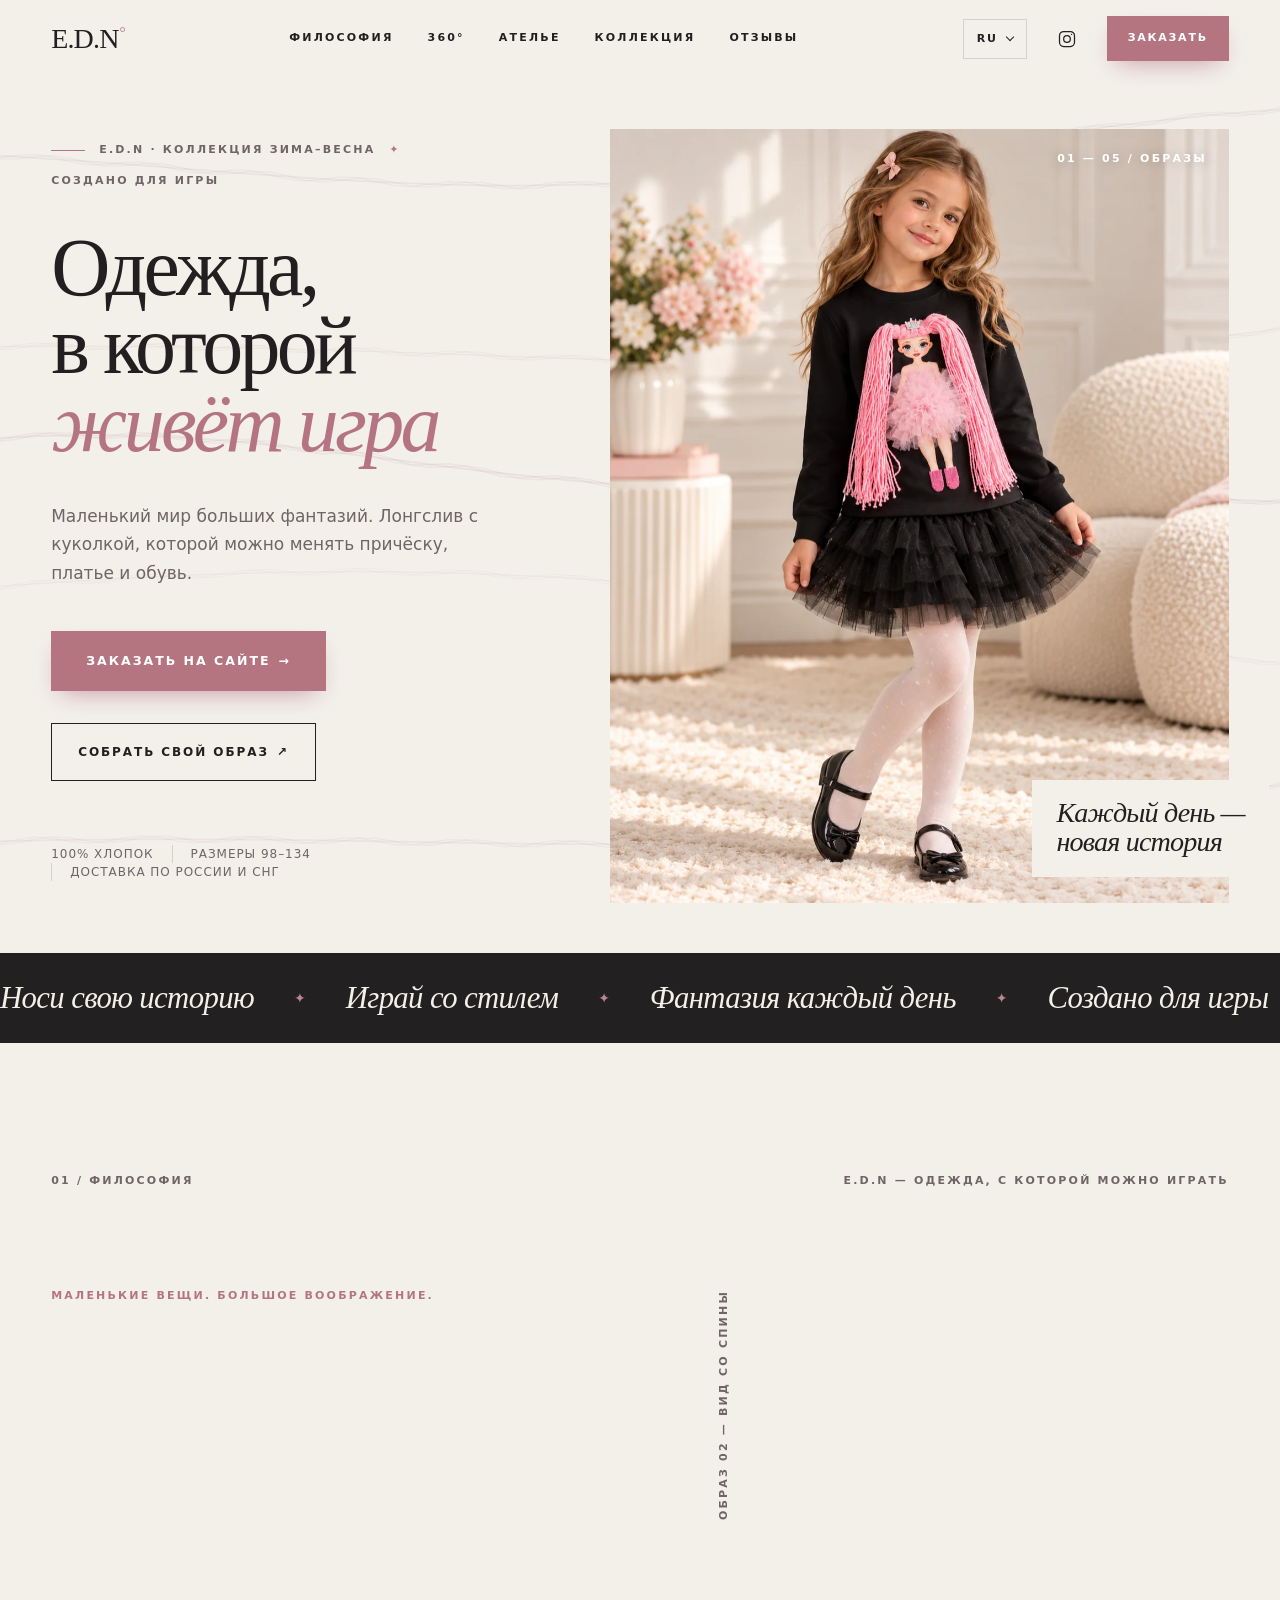
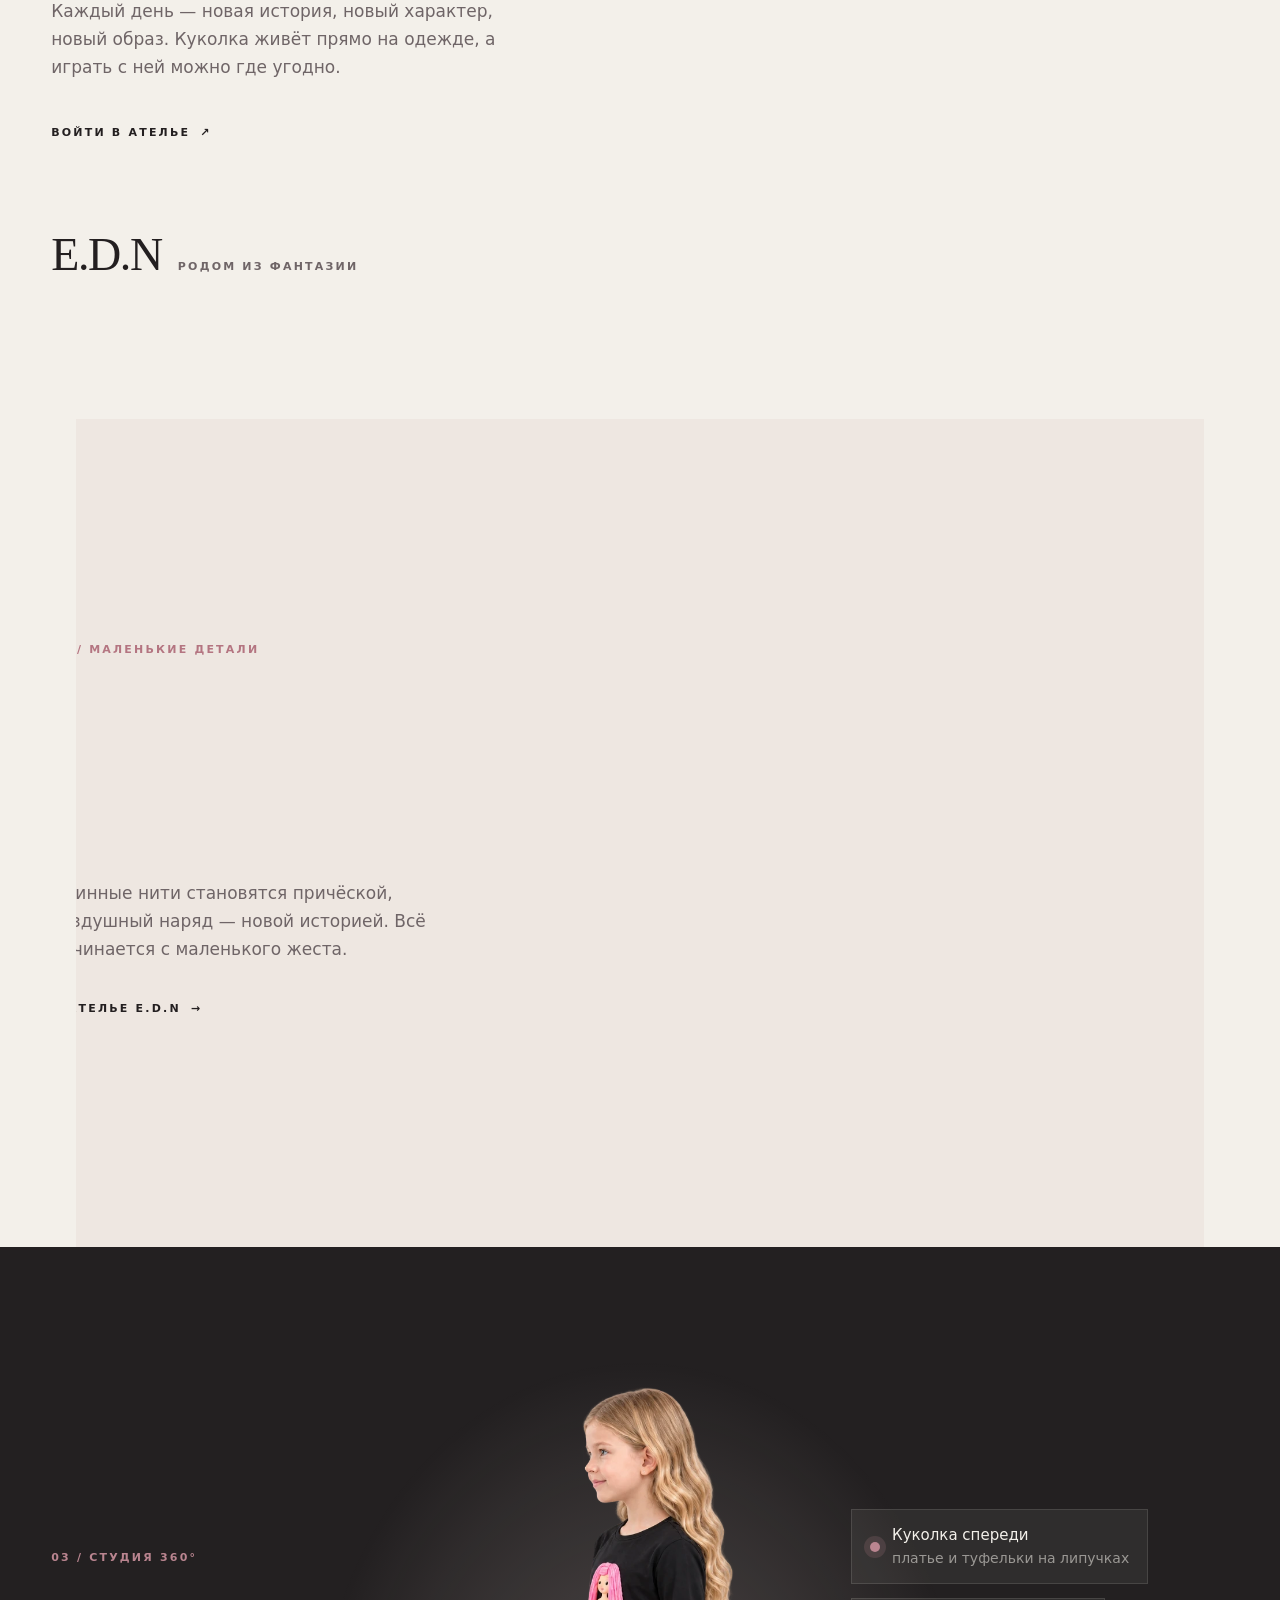
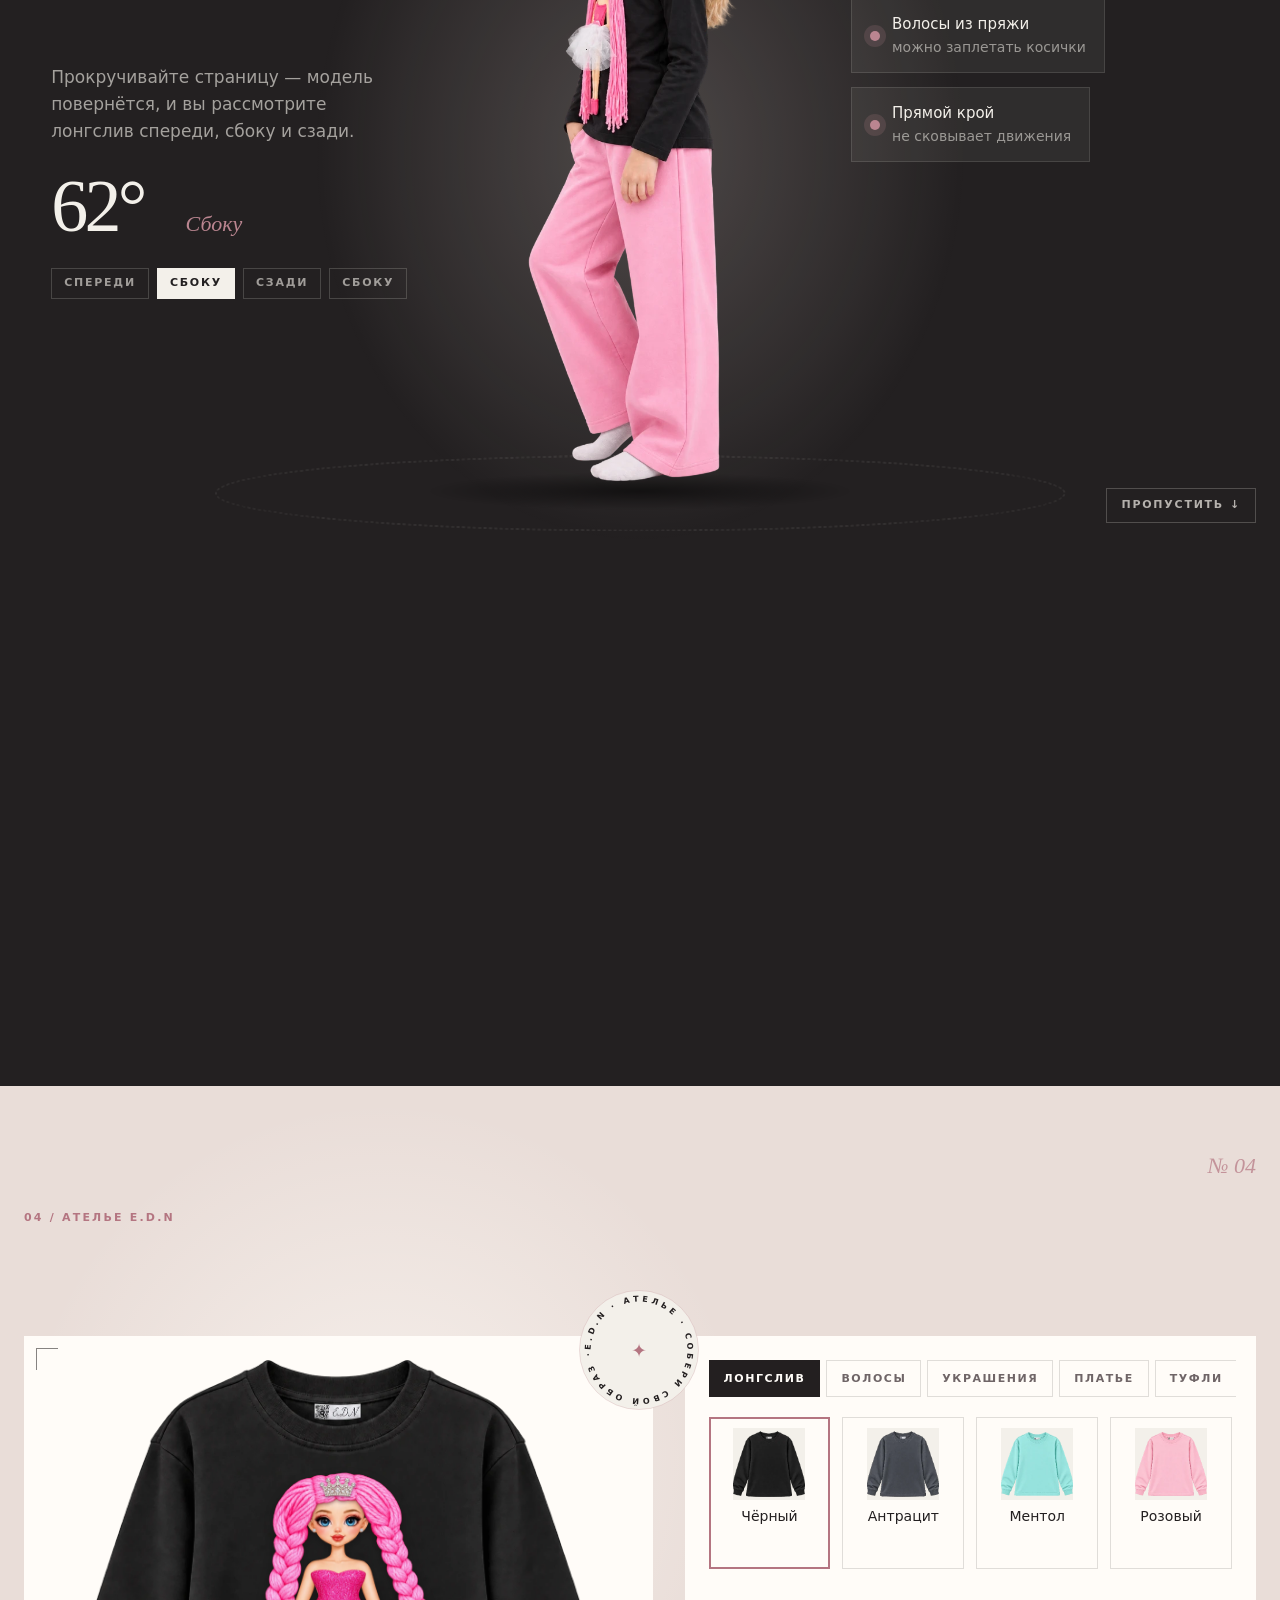
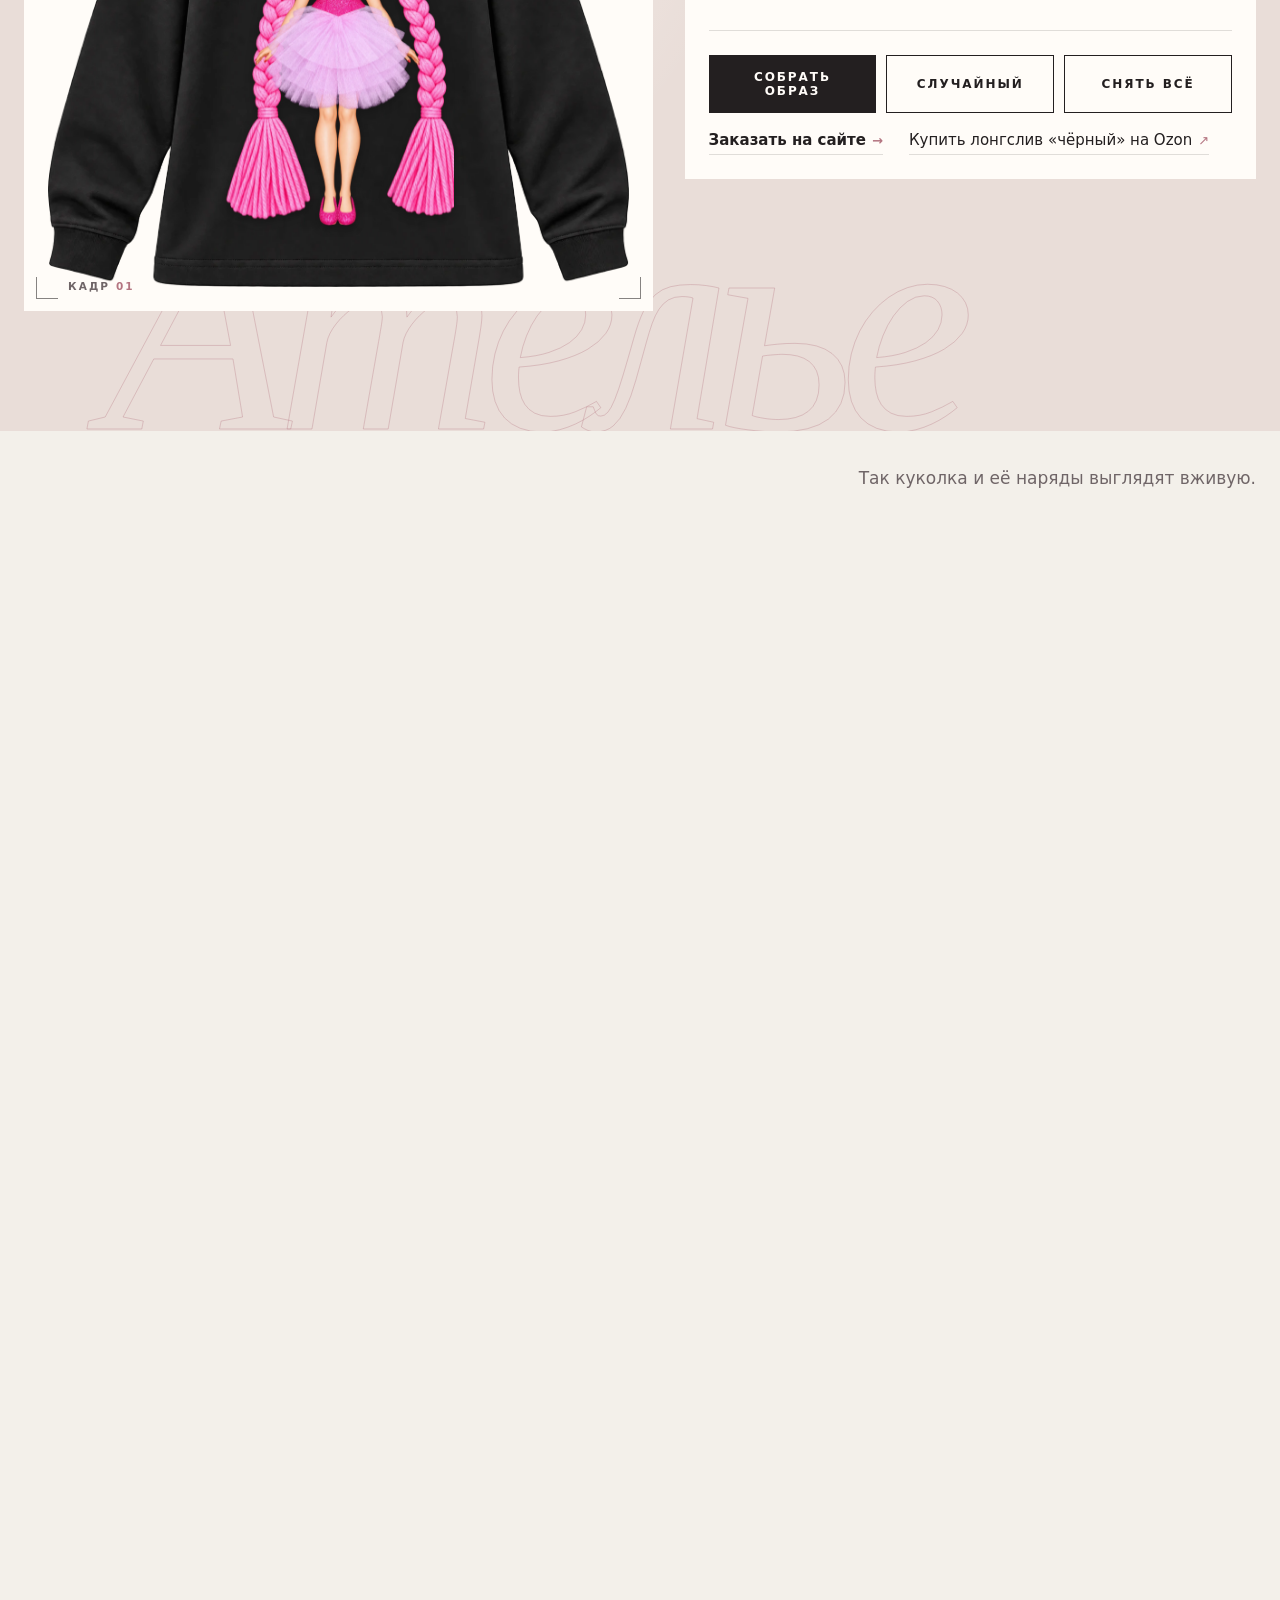
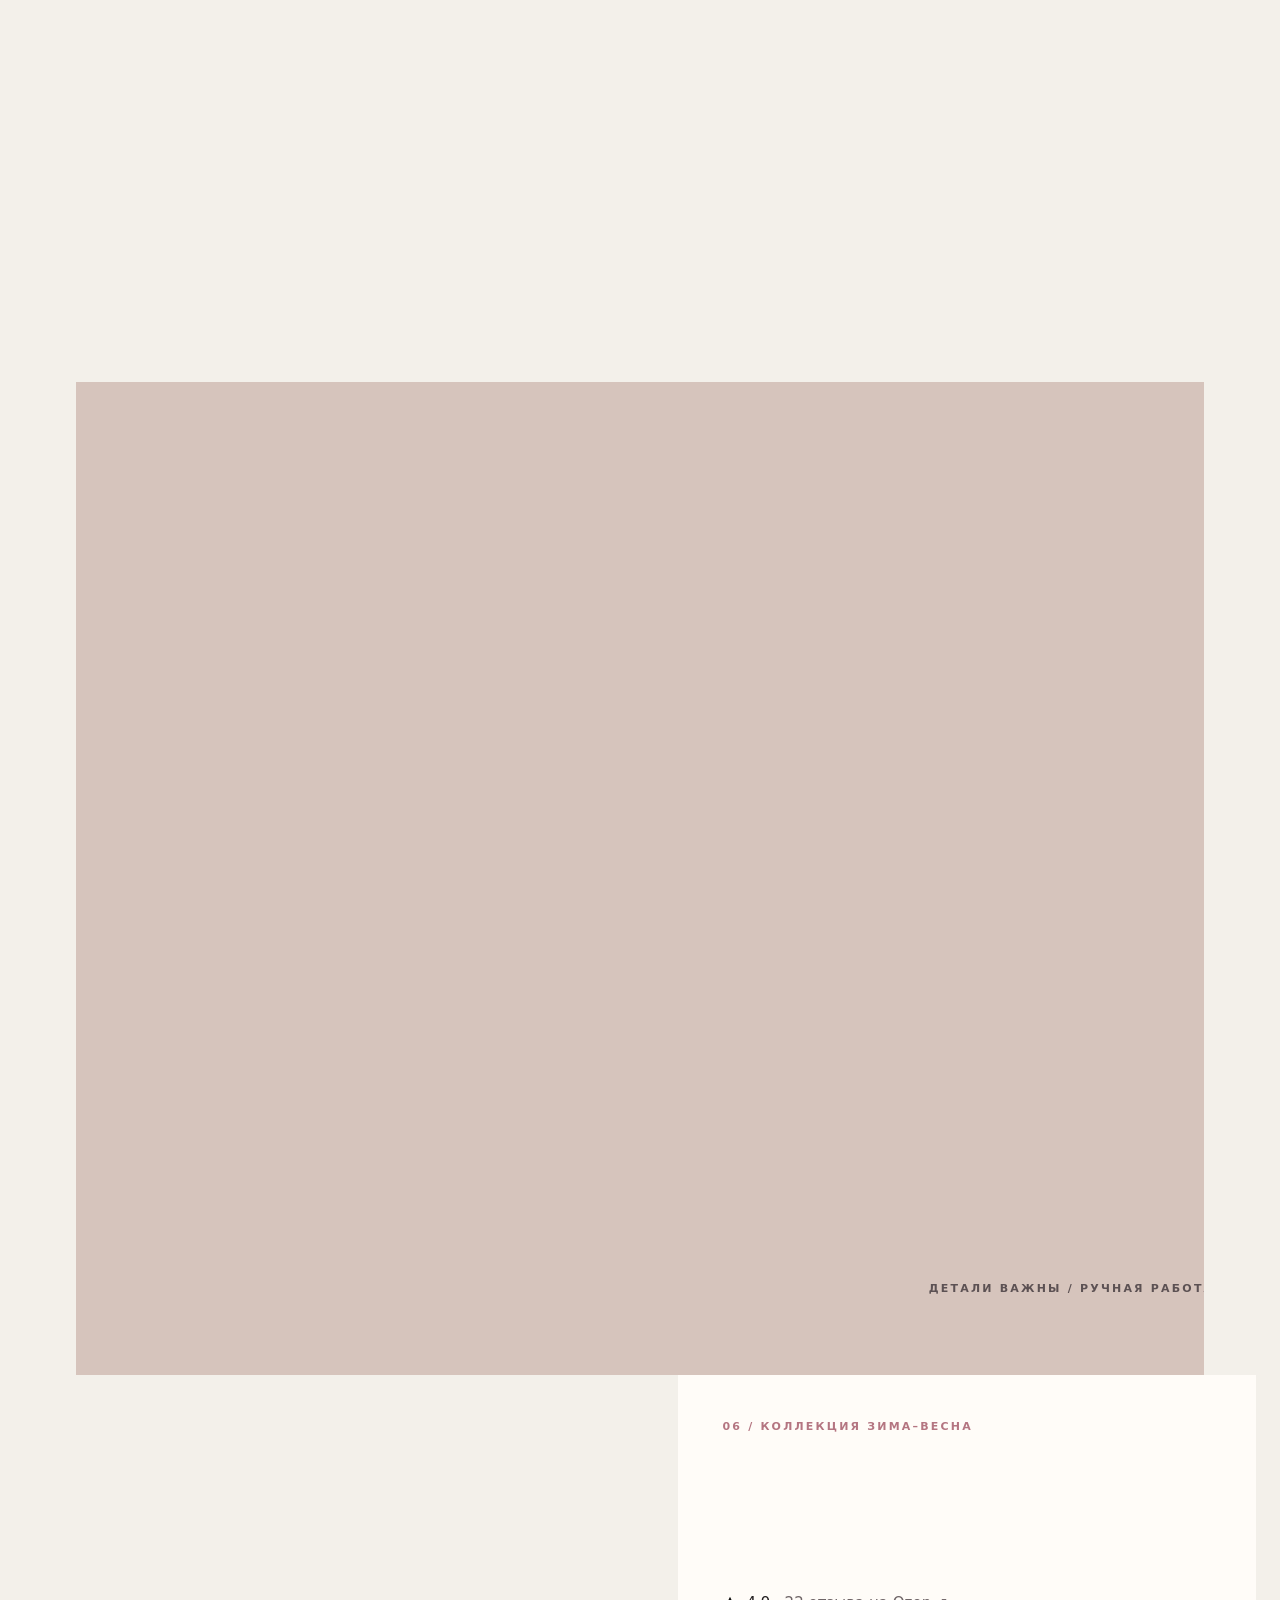
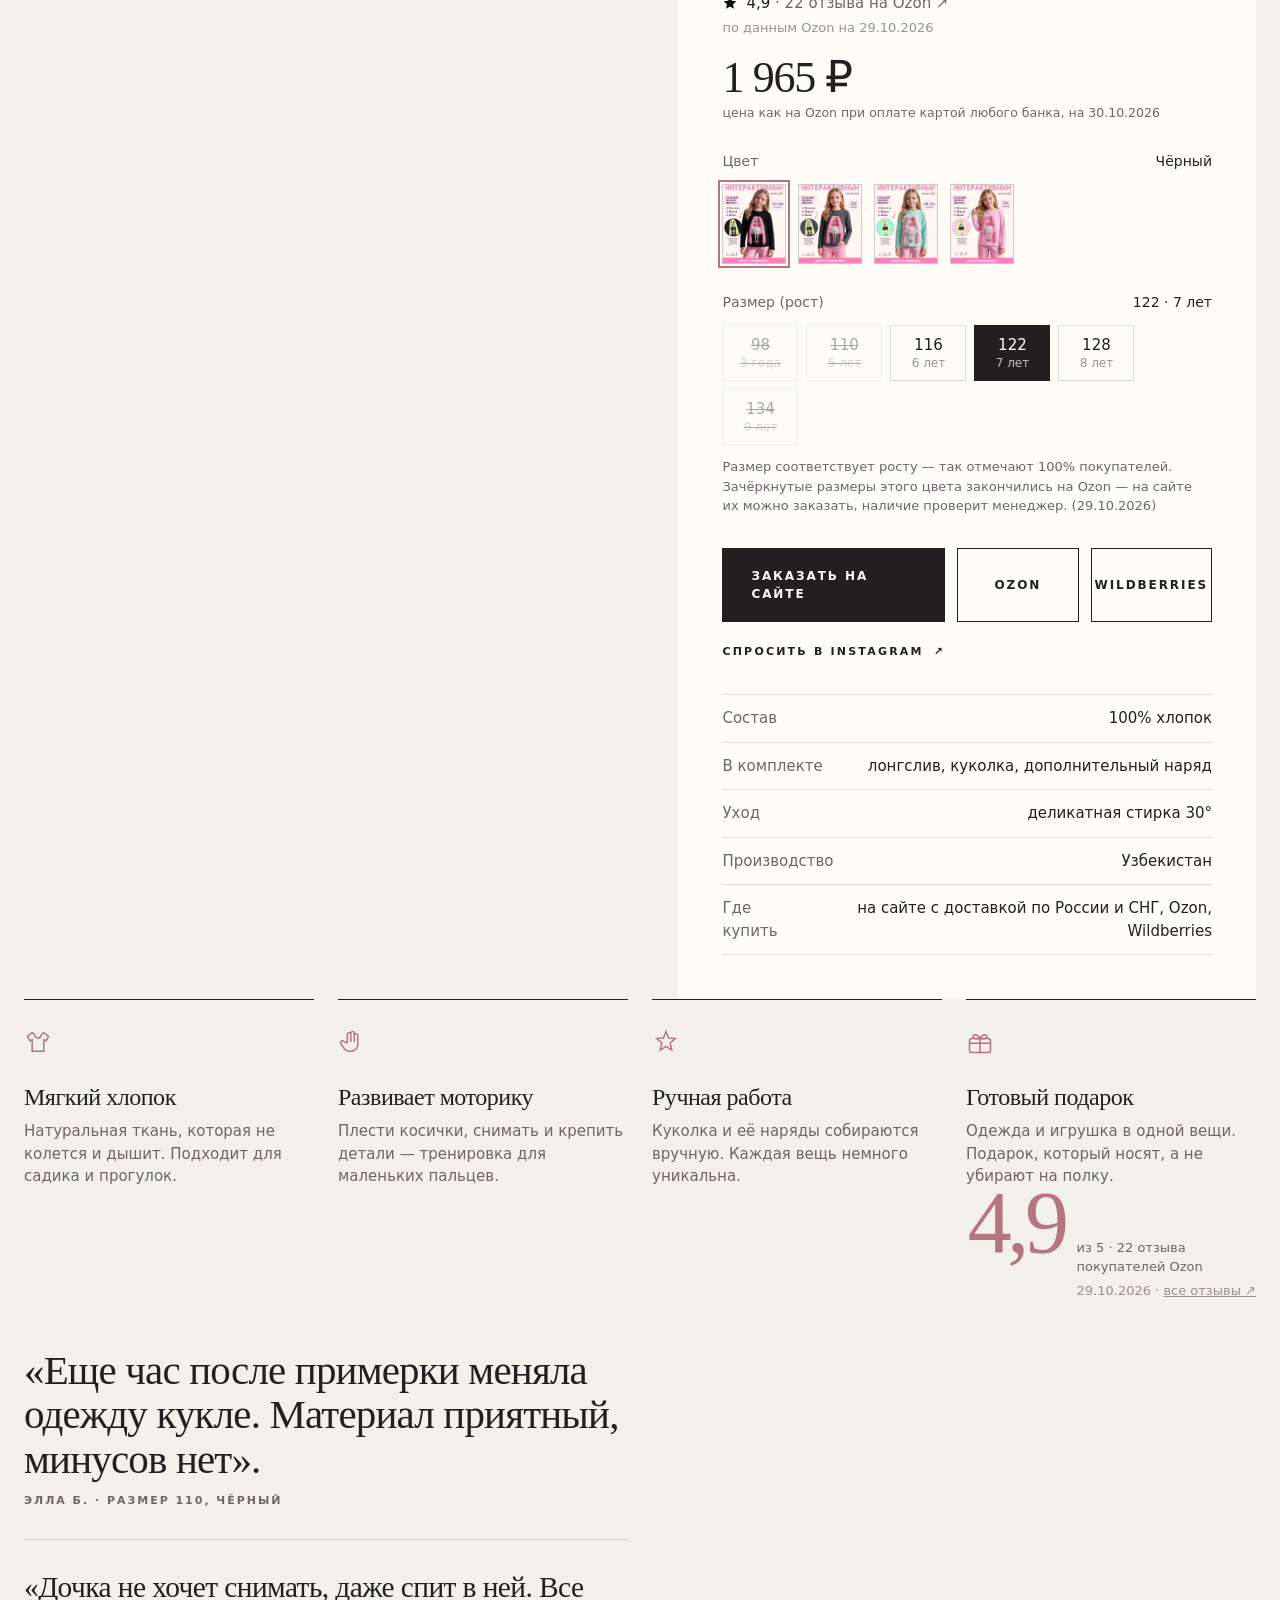
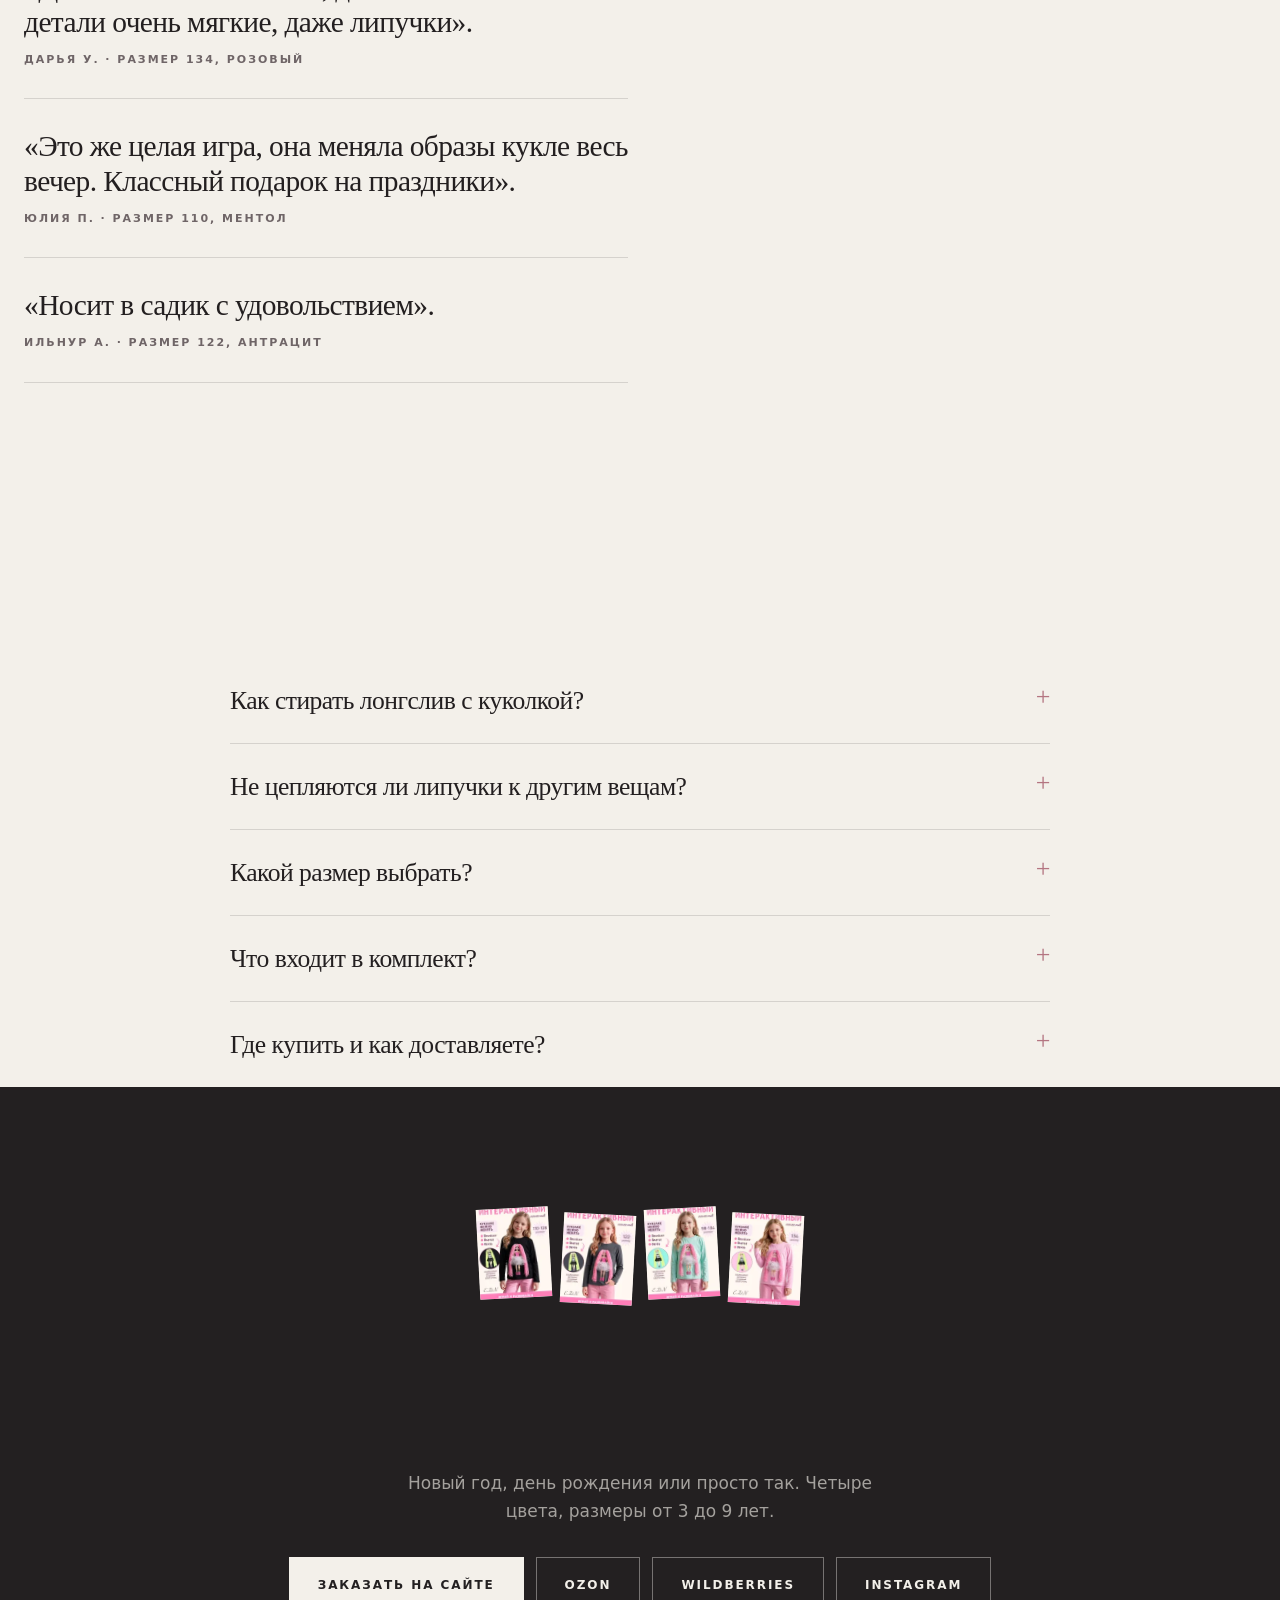
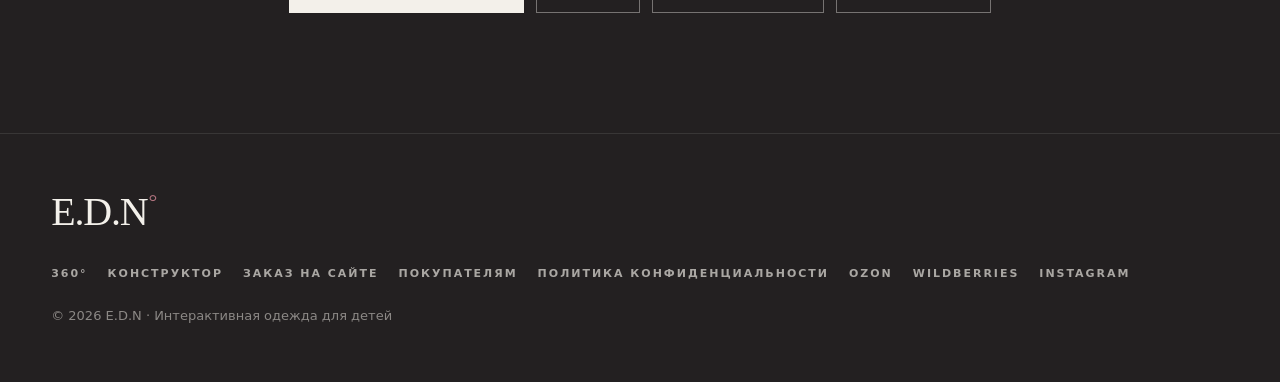
==== commit af6ff4a8: "Prices, buyer documents, lazy loading, lighter mobile motion, security policy" ====
--- a/index.html
+++ b/index.html
@@ -3,6 +3,12 @@
 <head>
 <meta charset="utf-8">
 <meta name="viewport" content="width=device-width, initial-scale=1">
+<!-- Security: the page may only load its own files, Google Fonts and (for orders) formsubmit.co; no plugins, no foreign forms.
+     GitHub Pages cannot send headers, so this policy travels in the page itself. -->
+<meta http-equiv="Content-Security-Policy" content="default-src 'self'; script-src 'self' 'unsafe-inline'; style-src 'self' 'unsafe-inline' https://fonts.googleapis.com; font-src https://fonts.gstatic.com; img-src 'self' data:; connect-src 'self' https://formsubmit.co; form-action 'self'; base-uri 'self'; object-src 'none'">
+<meta name="referrer" content="strict-origin-when-cross-origin">
+<!-- the shop is not shown inside other sites' frames (protects the order form from click-jacking) -->
+<script>if (window.top !== window.self) { try { window.top.location.replace(window.location.href); } catch (e) { document.documentElement.style.display = 'none'; } }</script>
 <title>E.D.N — одежда, с которой можно играть</title>
 <meta name="description" content="Интерактивный лонгслив для девочек: куколке можно менять причёску, платье и обувь. 100% хлопок, размеры 98–134.">
 <link rel="icon" href="favicon.svg" type="image/svg+xml">
@@ -18,7 +24,7 @@
 <link rel="preconnect" href="https://fonts.googleapis.com">
 <link rel="preconnect" href="https://fonts.gstatic.com" crossorigin>
 <link href="https://fonts.googleapis.com/css2?family=Noto+Serif+Display:ital,wght@0,300..500;1,300..500&family=Noto+Serif:wght@350..500&family=Manrope:wght@400;500;600&family=Noto+Serif+Armenian:wght@300..500&family=Noto+Sans+Armenian:wght@400..600&display=swap" rel="stylesheet">
-<link rel="preload" as="image" href="assets/turn-000.webp">
+<link rel="preload" as="image" href="assets/ed-hero.webp" fetchpriority="high">
 <style>
   :root {
     --color-linen-canvas: #f7f5f3;
@@ -1164,6 +1170,30 @@
   @media (prefers-reduced-motion: reduce) {
     .btn-brand::before, .btn-brand::after, .to-top { transition: none !important; }
   }
+
+  /* ---------- Prices ---------- */
+  .shop-price { display: flex; align-items: baseline; flex-wrap: wrap; gap: 4px 14px; margin-top: 18px; }
+  .shop-price b { font-family: var(--font-display); font-weight: 350; font-size: clamp(34px, 3.6vw, 44px); letter-spacing: -0.03em; line-height: 1; font-variant-numeric: tabular-nums; }
+  .shop-price > span { font-size: 12.5px; color: var(--color-stone); }
+  .o-price { font-weight: 600; font-size: 14px; white-space: nowrap; font-variant-numeric: tabular-nums; }
+  .o-side { gap: 10px; }
+  .o-sum b small { font-family: var(--font-sans); font-size: 13px; color: var(--color-stone); letter-spacing: 0; }
+  .o-legal { margin: 10px 0 0 30px; font-size: 13px; color: var(--color-stone); }
+  .o-consent a, .o-legal a { color: inherit; text-decoration-color: var(--rose); text-underline-offset: 3px; }
+  /* the bot trap stays out of sight and out of the tab order */
+  .o-hp { position: absolute !important; left: -9999px; width: 1px; height: 1px; opacity: 0; }
+  @media (max-width: 860px) {
+    .shop-panel > .shop-price { order: 4; }
+    .o-side { justify-content: space-between; }
+  }
+
+  /* ---------- Lighter motion on phones: no endless glow, no letter-spacing animation, no blur behind the header ---------- */
+  .rv-track { letter-spacing: .2em; transform: translateY(14px); transition: opacity 1.1s ease .1s, transform 1.4s var(--ease-out) .1s; }
+  .rv-track.in { transform: none; }
+  @media (pointer: coarse), (max-width: 860px) {
+    .btn-order { animation: none; }
+    .nav.scrolled { -webkit-backdrop-filter: none; backdrop-filter: none; background: rgba(243, 240, 234, .97); }
+  }
 </style>
 </head>
 <body>
@@ -1305,22 +1335,22 @@
           <text class="cz-badge-star" x="100" y="112" text-anchor="middle">✦</text>
         </svg>
         <div class="cz-canvas" id="czCanvas">
-          <img class="cz-shirt on" data-shirt="black" src="assets/c-shirt-black.webp" alt="">
-          <img class="cz-shirt" data-shirt="anthracite" src="assets/c-shirt-anthracite.webp" alt="">
-          <img class="cz-shirt" data-shirt="mint" src="assets/c-shirt-mint.webp" alt="">
-          <img class="cz-shirt" data-shirt="pink" src="assets/c-shirt-pink.webp" alt="">
+          <img class="cz-shirt on" loading="lazy" data-shirt="black" src="assets/c-shirt-black.webp" alt="">
+          <img class="cz-shirt" loading="lazy" data-shirt="anthracite" src="assets/c-shirt-anthracite.webp" alt="">
+          <img class="cz-shirt" loading="lazy" data-shirt="mint" src="assets/c-shirt-mint.webp" alt="">
+          <img class="cz-shirt" loading="lazy" data-shirt="pink" src="assets/c-shirt-pink.webp" alt="">
           <div class="cz-doll" role="img" aria-label="Кукла на лонгсливе" id="czDoll">
             <!-- layer order = how the outfit sits on the real doll: braids hang behind the body, the arch lies on the head -->
-            <img class="cz-layer" data-part="hair" src="assets/c-hair-back.webp" alt="">
-            <img class="cz-layer always" src="assets/c-base.webp" alt="">
-            <img class="cz-layer" data-part="hair" src="assets/c-hair-shadow.webp" alt="">
-            <img class="cz-layer" data-part="shoes" src="assets/c-shoes.webp" alt="">
+            <img class="cz-layer" loading="lazy" data-part="hair" src="assets/c-hair-back.webp" alt="">
+            <img class="cz-layer always" loading="lazy" src="assets/c-base.webp" alt="">
+            <img class="cz-layer" loading="lazy" data-part="hair" src="assets/c-hair-shadow.webp" alt="">
+            <img class="cz-layer" loading="lazy" data-part="shoes" src="assets/c-shoes.webp" alt="">
             <!-- dress = tutu + corset, put on together (the corset point lies over the tutu) -->
-            <img class="cz-layer" data-part="dress" src="assets/c-skirt.webp" alt="">
-            <img class="cz-layer" data-part="dress" src="assets/c-top.webp" alt="">
-            <img class="cz-layer" data-part="hair" src="assets/c-hair-front.webp" alt="">
-            <img class="cz-layer always" src="assets/c-earrings.webp" alt="">
-            <img class="cz-layer" data-part="crown" src="assets/c-crown.webp" alt="">
+            <img class="cz-layer" loading="lazy" data-part="dress" src="assets/c-skirt.webp" alt="">
+            <img class="cz-layer" loading="lazy" data-part="dress" src="assets/c-top.webp" alt="">
+            <img class="cz-layer" loading="lazy" data-part="hair" src="assets/c-hair-front.webp" alt="">
+            <img class="cz-layer always" loading="lazy" src="assets/c-earrings.webp" alt="">
+            <img class="cz-layer" loading="lazy" data-part="crown" src="assets/c-crown.webp" alt="">
           </div>
         </div>
       </div>
@@ -1420,6 +1450,7 @@
           <span><b data-ozon="rating">4,9</b> · <span data-ozon="reviews">22 отзыва</span> <span data-i18n="shop.onOzon">на Ozon</span> ↗</span>
         </a>
         <span class="src"><span data-i18n="shop.src">по данным Ozon на</span> <span data-ozon="checked">29.10.2026</span></span>
+        <div class="shop-price"><b id="priceNow">1 965 ₽</b><span><span data-i18n="price.note">цена как на Ozon при оплате картой любого банка, на</span> <span data-ozon="priceDate">30.10.2026</span></span></div>
 
         <div class="field">
           <div class="field-label"><span data-i18n="shop.colour">Цвет</span><b id="colorName">Чёрный</b></div>
@@ -1578,6 +1609,8 @@
       <a href="#spin">360°</a>
       <a href="#constructor" data-i18n="foot.constructor">Конструктор</a>
       <a href="#order" data-i18n="foot.order">Заказ на сайте</a>
+      <a href="returns.html" data-i18n="foot.buyers">Покупателям</a>
+      <a href="privacy.html" data-i18n="foot.privacy">Политика конфиденциальности</a>
       <a href="https://www.ozon.ru/seller/e-d-n/" target="_blank" rel="noopener">Ozon</a>
       <a href="https://www.wildberries.ru/seller/250201809" target="_blank" rel="noopener">Wildberries</a>
       <a href="https://www.instagram.com/e.d.n_shop/" target="_blank" rel="noopener">Instagram</a>
@@ -1609,9 +1642,9 @@
       <fieldset class="o-step" style="--k:1">
         <legend><b>2</b><span data-i18n="ord.s2">Контакты</span></legend>
         <div class="o-grid">
-          <label class="o-field o-wide"><span data-i18n="ord.name">Имя и фамилия</span><input name="name" autocomplete="name" required></label>
-          <label class="o-field"><span data-i18n="ord.phone">Телефон</span><input name="phone" type="tel" autocomplete="tel" inputmode="tel" placeholder="+7 900 000-00-00" required></label>
-          <label class="o-field"><span data-i18n="ord.email">Эл. почта (необязательно)</span><input name="email" type="email" autocomplete="email"></label>
+          <label class="o-field o-wide"><span data-i18n="ord.name">Имя и фамилия</span><input name="name" autocomplete="name" maxlength="80" required></label>
+          <label class="o-field"><span data-i18n="ord.phone">Телефон</span><input name="phone" type="tel" autocomplete="tel" inputmode="tel" placeholder="+7 900 000-00-00" maxlength="24" required></label>
+          <label class="o-field"><span data-i18n="ord.email">Эл. почта (необязательно)</span><input name="email" type="email" autocomplete="email" maxlength="120"></label>
         </div>
         <div class="o-label" data-i18n="ord.via">Как удобнее связаться</div>
         <div class="o-pills">
@@ -1626,18 +1659,21 @@
         <legend><b>3</b><span data-i18n="ord.s3">Доставка</span></legend>
         <div class="o-cards" id="oDelivery"></div>
         <div class="o-grid">
-          <label class="o-field"><span data-i18n="ord.country">Страна</span><input name="country" autocomplete="country-name" required></label>
-          <label class="o-field"><span data-i18n="ord.city">Город</span><input name="city" autocomplete="address-level2" required></label>
+          <label class="o-field"><span data-i18n="ord.country">Страна</span><input name="country" autocomplete="country-name" maxlength="60" required></label>
+          <label class="o-field"><span data-i18n="ord.city">Город</span><input name="city" autocomplete="address-level2" maxlength="80" required></label>
           <label class="o-field" id="oIndexField"><span data-i18n="ord.index">Индекс</span><input name="index" autocomplete="postal-code" maxlength="10"></label>
-          <label class="o-field o-wide"><span id="oAddrLabel" data-i18n="ord.address">Адрес</span><input name="address" autocomplete="street-address" required></label>
+          <label class="o-field o-wide"><span id="oAddrLabel" data-i18n="ord.address">Адрес</span><input name="address" autocomplete="street-address" maxlength="200" required></label>
         </div>
       </fieldset>
 
       <fieldset class="o-step" style="--k:3">
         <legend><b>4</b><span data-i18n="ord.s4">Оплата</span></legend>
         <div class="o-paynote"><i aria-hidden="true"></i><p data-i18n="pay.note">Оплата — онлайн, при оформлении заказа. Ссылку на оплату пришлёт менеджер вместе с подтверждением.</p></div>
-        <label class="o-field o-wide"><span data-i18n="ord.comment">Комментарий к заказу</span><textarea name="comment" rows="3"></textarea></label>
-        <label class="o-consent"><input type="checkbox" name="consent" required><span data-i18n="ord.consent">Согласен(на) на обработку персональных данных для оформления и доставки заказа</span></label>
+        <label class="o-field o-wide"><span data-i18n="ord.comment">Комментарий к заказу</span><textarea name="comment" rows="3" maxlength="1000"></textarea></label>
+        <label class="o-consent"><input type="checkbox" name="consent" required><span data-i18n="ord.consent">Согласен(на) на обработку персональных данных для оформления и доставки заказа в соответствии с <a href="privacy.html" target="_blank" rel="noopener">политикой конфиденциальности</a></span></label>
+        <p class="o-legal" data-i18n="ord.legal">Оформляя заказ, вы принимаете <a href="returns.html" target="_blank" rel="noopener">условия оплаты, доставки и возврата</a></p>
+        <!-- left empty by people; bots fill every field, and such orders are dropped -->
+        <input class="o-hp" name="website" tabindex="-1" autocomplete="off" aria-hidden="true">
       </fieldset>
       <p class="o-error" id="oError" role="alert"></p>
     </form>
@@ -1680,6 +1716,15 @@
      Every colour × size is its own Ozon card; sizes not listed here are out of stock. */
   const OZON = {
     checked: '29.10.2026',
+    pricesChecked: '30.10.2026',
+    // site prices, ₽ = the Ozon price for a card of any bank on pricesChecked (the Ozon Bank card price is lower);
+    // "_" is the colour's usual price, used for sizes that are not on Ozon right now
+    prices: {
+      black:      { 116: 2171, 122: 1965, 128: 2072, _: 2190 },
+      anthracite: { 122: 2190, _: 2190 },
+      mint:       { 98: 2190, 110: 2190, 116: 2190, 134: 2190, _: 2190 },
+      pink:       { 134: 2190, _: 2190 }
+    },
     rating: '4,9',
     reviews: 22,
     reviewsUrl: 'https://www.ozon.ru/product/longsliv-e-d-n-5747080780/reviews/',
@@ -1692,6 +1737,8 @@
     }
   };
   const ozonCard = sku => `https://www.ozon.ru/product/longsliv-e-d-n-${sku}/`;
+  const priceOf = (colour, size) => { const p = OZON.prices[colour] || {}; return p[size] ?? p._ ?? 2190; };
+  const rub = n => n.toLocaleString('ru-RU') + ' ₽';
   // exact colour + size if it is in stock, else the colour's nearest size, else the shop
   function ozonLink(colour, size) {
     const sizes = OZON.variants[colour];
@@ -1707,6 +1754,7 @@
     document.querySelectorAll('[data-ozon="rating"]').forEach(el => el.textContent = OZON.rating);
     document.querySelectorAll('[data-ozon="reviews"]').forEach(el => el.textContent = tn('reviews', OZON.reviews));
     document.querySelectorAll('[data-ozon="checked"]').forEach(el => el.textContent = OZON.checked);
+    document.querySelectorAll('[data-ozon="priceDate"]').forEach(el => el.textContent = OZON.pricesChecked);
     document.querySelectorAll('[data-ozon="source"]').forEach(el => el.href = OZON.reviewsUrl);
   }
   fillOzon();
@@ -1785,8 +1833,11 @@
     ].map((t, i) => ({ ...t, p: i * 1.7, p2: i * 2.9 }));
     const FIBRES = [-3.4, 0, 3.4]; // three twisted fibres per thread read as yarn, not a line
 
+    // phones: the threads are drawn at screen resolution 1 and 30 times a second — the same look for far less work
+    const LIGHT = matchMedia('(pointer: coarse), (max-width: 860px)').matches;
+    let lastDraw = 0;
     function resize() {
-      dpr = Math.min(window.devicePixelRatio || 1, 1.75);
+      dpr = LIGHT ? 1 : Math.min(window.devicePixelRatio || 1, 1.75);
       w = innerWidth; h = innerHeight;
       cv.width = Math.round(w * dpr); cv.height = Math.round(h * dpr);
       g.setTransform(dpr, 0, 0, dpr, 0, 0);
@@ -1820,7 +1871,11 @@
       }
     }
     let running = true;
-    function loop(time) { if (running) { draw(time); requestAnimationFrame(loop); } }
+    function loop(time) {
+      if (!running) return;
+      if (!LIGHT || time - lastDraw > 32) { draw(time); lastDraw = time; }
+      requestAnimationFrame(loop);
+    }
     resize();
     addEventListener('resize', () => { resize(); if (reduced) draw(0); });
     if (!reduced) {
@@ -1943,15 +1998,17 @@
   const frames = FRAME_ANGLES.map(a => {
     const img = document.createElement('img');
     img.className = 'layer';
-    img.src = FRAME_SRC[a];
+    img.dataset.src = FRAME_SRC[a]; // loaded when the studio comes near, not with the first screen
     img.alt = '';
     img.draggable = false;
     img.style.opacity = a === 0 ? 1 : 0;
     spinner.appendChild(img);
-    // decode up front so a frame never paints blank the first time it is shown
-    if (img.decode) img.decode().catch(() => {});
     return img;
   });
+  // load and decode all frames a screen and a half before the studio, so a frame never paints blank when shown
+  function loadFrames() {
+    frames.forEach(f => { if (!f.getAttribute('src')) { f.src = f.dataset.src; if (f.decode) f.decode().catch(() => {}); } });
+  }
   // The two frames around an angle and how far we are between them (wraps 330° → 360°/0°)
   function framePair(a) {
     const norm = ((a % 360) + 360) % 360;
@@ -1970,6 +2027,9 @@
   const floor = document.getElementById('floor');
   const hotspots = [...document.querySelectorAll('.hotspot')];
   const spinSection = document.getElementById('spin');
+  new IntersectionObserver((entries, obs) => {
+    if (entries.some(e => e.isIntersecting)) { loadFrames(); obs.disconnect(); }
+  }, { rootMargin: '150% 0px' }).observe(spinSection);
   let angle = 0, targetAngle = 0;
 
   /* A real 3D model can replace the photos: put assets/model.glb next to the page and set HAS_3D to true
@@ -2065,7 +2125,9 @@
     targetAngle = clamp((sectionProgress(spinSection) - SPIN_REST) / (1 - 2 * SPIN_REST)) * 360;
     // on touch screens the model trails the swipe a little more, so a quick flick doesn't snap it round
     angle += (targetAngle - angle) * (reduced ? 1 : touch ? 0.055 : 0.09);
-    renderSpin();
+    // the turntable is only drawn while the studio is on (or next to) the screen
+    const sr = spinSection.getBoundingClientRect();
+    if (sr.bottom > -innerHeight && sr.top < innerHeight * 2) renderSpin();
     const doc = document.documentElement;
     nav.style.setProperty('--sp', (scrollY / (doc.scrollHeight - innerHeight)).toFixed(4));
     nav.classList.toggle('scrolled', scrollY > 40);
@@ -2096,7 +2158,12 @@
     const shirts = [...document.querySelectorAll('.cz-shirt')];
     const opts = document.getElementById('czOpts');
     const note = document.getElementById('czNote');
-    [...document.querySelectorAll('#czDoll img, .cz-shirt')].forEach(i => i.decode && i.decode().catch(() => {}));
+    // the doll's layers load as lazy images; once the atelier is near, decode them so a change never flickers
+    new IntersectionObserver((entries, obs) => {
+      if (!entries.some(e => e.isIntersecting)) return;
+      [...document.querySelectorAll('#czDoll img, .cz-shirt')].forEach(i => { i.loading = 'eager'; if (i.decode) i.decode().catch(() => {}); });
+      obs.disconnect();
+    }, { rootMargin: '120% 0px' }).observe(document.getElementById('constructor'));
 
     const czBuy = document.getElementById('czBuy');
     const czOrder = document.getElementById('czOrder');
@@ -2226,6 +2293,7 @@
     sizeName.textContent = chip ? `${pick.size} · ${tn('age', +chip.dataset.age)}` : '';
     colorName.textContent = t('col.' + pick.colour);
     buyBtn.href = ozonLink(pick.colour, pick.size);
+    document.getElementById('priceNow').textContent = rub(priceOf(pick.colour, pick.size));
     buyBtn.textContent = 'Ozon'; // the link still opens the chosen size
   }
   addEventListener('edn:lang', renderPick);
@@ -2273,15 +2341,17 @@
     const COLOURS = { black: '#1f1c1d', anthracite: '#4b4d54', mint: '#9fdccc', pink: '#f3b5c8' };
     const THUMB = Object.fromEntries([...document.querySelectorAll('.swatch')].map(b => [b.dataset.colour, b.querySelector('img').src]));
     const AGES = { 98: 3, 110: 5, 116: 6, 122: 7, 128: 8, 134: 9 };
-    // address: what the address line asks for; index: the post office needs a postcode
+    // address: what the address line asks for; index: the post office needs a postcode;
+    // price: the shop's usual delivery cost in ₽, shown as "≈" in the total — null shows "at the carrier's rate"
     const DELIVERY = [
-      { id: 'cdek-pvz', note: 'del.pvzN', addr: 'ord.pvz' },
-      { id: 'cdek-courier', note: 'del.courierN', addr: 'ord.address' },
-      { id: 'post', note: 'del.postN', addr: 'ord.address', index: true },
-      { id: 'boxberry', note: 'del.pvzN', addr: 'ord.pvz' },
-      { id: 'yandex', note: 'del.yandexN', addr: 'ord.address' },
-      { id: '5post', note: 'del.5postN', addr: 'ord.pvz' }
+      { id: 'cdek-pvz', note: 'del.pvzN', addr: 'ord.pvz', price: null },
+      { id: 'cdek-courier', note: 'del.courierN', addr: 'ord.address', price: null },
+      { id: 'post', note: 'del.postN', addr: 'ord.address', index: true, price: null },
+      { id: 'boxberry', note: 'del.pvzN', addr: 'ord.pvz', price: null },
+      { id: 'yandex', note: 'del.yandexN', addr: 'ord.address', price: null },
+      { id: '5post', note: 'del.5postN', addr: 'ord.pvz', price: null }
     ];
+    const goodsTotal = () => S.items.reduce((a, it) => a + priceOf(it.colour, it.size) * it.qty, 0);
     const $ = id => document.getElementById(id);
     const drawer = $('orderDrawer'), overlay = $('oOverlay'), form = $('orderForm'), itemsBox = $('oItems'), cardsBox = $('oDelivery');
     const summary = $('oSummary'), done = $('oDone'), err = $('oError'), submitBtn = $('oSubmit'), bodyBox = $('oBody');
@@ -2330,6 +2400,8 @@
       row.querySelectorAll('.o-dots button').forEach(b => b.setAttribute('aria-checked', b.dataset.colour === it.colour ? 'true' : 'false'));
       row.querySelectorAll('.o-sizes button').forEach(b => b.setAttribute('aria-checked', +b.dataset.size === it.size ? 'true' : 'false'));
       row.querySelector('output').textContent = it.qty;
+      const each = priceOf(it.colour, it.size);
+      row.querySelector('.o-price').textContent = it.qty > 1 ? `${it.qty} × ${rub(each)} = ${rub(each * it.qty)}` : rub(each);
     }
     function itemRow(it, isNew) {
       const row = document.createElement('div');
@@ -2343,6 +2415,7 @@
           <div class="o-sizes" role="radiogroup" aria-label="${esc(t('ord.sizeL'))}">${Object.keys(AGES).map(s => `<button type="button" role="radio" data-size="${s}">${s}</button>`).join('')}</div>
         </div>
         <div class="o-side">
+          <b class="o-price"></b>
           <div class="o-qty"><button type="button" data-q="-1" aria-label="−">−</button><output></output><button type="button" data-q="1" aria-label="+">+</button></div>
           <button type="button" class="o-remove">${t('ord.remove')}</button>
         </div>`;
@@ -2388,9 +2461,14 @@
       const c = form.elements.country;
       if (!c.value || c.value === S.country) { S.country = t('ord.countryDef'); c.value = S.country; }
     }
+    // the total: goods at the site price, plus the delivery estimate when the shop has set one
     function renderSummary() {
-      const pcs = S.items.reduce((a, it) => a + it.qty, 0);
-      summary.innerHTML = `<b>${t('ord.summary')}</b><span>${t('ord.pcs')}: ${pcs} · ${t('del.' + S.delivery)}</span>`;
+      const pcs = S.items.reduce((a, it) => a + it.qty, 0), goods = goodsTotal();
+      const d = DELIVERY.find(x => x.id === S.delivery);
+      const del = d.price == null ? t('ord.deliveryTbd') : '≈ ' + rub(d.price);
+      const total = d.price == null ? `${rub(goods)} <small>${t('ord.plusDelivery')}</small>` : '≈ ' + rub(goods + d.price);
+      summary.innerHTML = `<b>${t('ord.totalL')} ${total}</b>
+        <span>${t('ord.goods')} (${pcs}): ${rub(goods)} · ${t('del.' + S.delivery)}: ${del}</span>`;
     }
     form.addEventListener('input', e => { const f = e.target.closest('.o-field, .o-consent'); if (f) f.classList.remove('bad'); err.textContent = ''; });
     form.addEventListener('change', e => { const f = e.target.closest('.o-consent'); if (f) f.classList.remove('bad'); });
@@ -2424,7 +2502,10 @@
     // the letter the shop receives — always in Russian
     function orderText(o) {
       const lines = [`Заказ ${o.id} · ${o.createdAt}`, '', 'Товары:'];
-      o.items.forEach(it => lines.push(`— ${tRu('ord.item')}: ${tRu('col.' + it.colour).toLowerCase()}, ${it.size} (${tnRu('age', AGES[it.size])}) × ${it.qty}`));
+      o.items.forEach(it => lines.push(`— ${tRu('ord.item')}: ${tRu('col.' + it.colour).toLowerCase()}, ${it.size} (${tnRu('age', AGES[it.size])}) × ${it.qty} — ${rub(priceOf(it.colour, it.size) * it.qty)}`));
+      const d = DELIVERY.find(x => x.id === o.delivery);
+      lines.push(`Товары: ${rub(o.goods)}`, `Доставка: ${d.price == null ? 'по тарифу службы' : '≈ ' + rub(d.price)}`,
+        `Итого: ${d.price == null ? rub(o.goods) + ' + доставка' : '≈ ' + rub(o.goods + d.price)}`);
       lines.push('', `Имя: ${o.name}`, `Телефон: ${o.phone}`);
       if (o.email) lines.push(`Почта: ${o.email}`);
       lines.push(`Связь: ${{ call: 'звонок', telegram: 'Telegram', whatsapp: 'WhatsApp', max: 'Max' }[o.via]}`, '',
@@ -2437,12 +2518,13 @@
     }
     form.addEventListener('submit', async e => {
       e.preventDefault();
+      if (form.elements.website.value) return; // the hidden trap field was filled: a bot, not a buyer
       if (!validate()) return;
       const f = form.elements;
       const o = {
         id: 'EDN-' + Date.now().toString(36).slice(-6).toUpperCase(),
         createdAt: new Date().toLocaleString('ru-RU'),
-        lang, items: S.items.map(it => ({ ...it })),
+        lang, items: S.items.map(it => ({ ...it, price: priceOf(it.colour, it.size) })), goods: goodsTotal(),
         name: f.name.value.trim(), phone: f.phone.value.trim(), email: f.email.value.trim(), via: f.via.value,
         delivery: S.delivery, country: f.country.value.trim(), city: f.city.value.trim(),
         index: f.index.required ? f.index.value.trim() : '', address: f.address.value.trim(), comment: f.comment.value.trim()
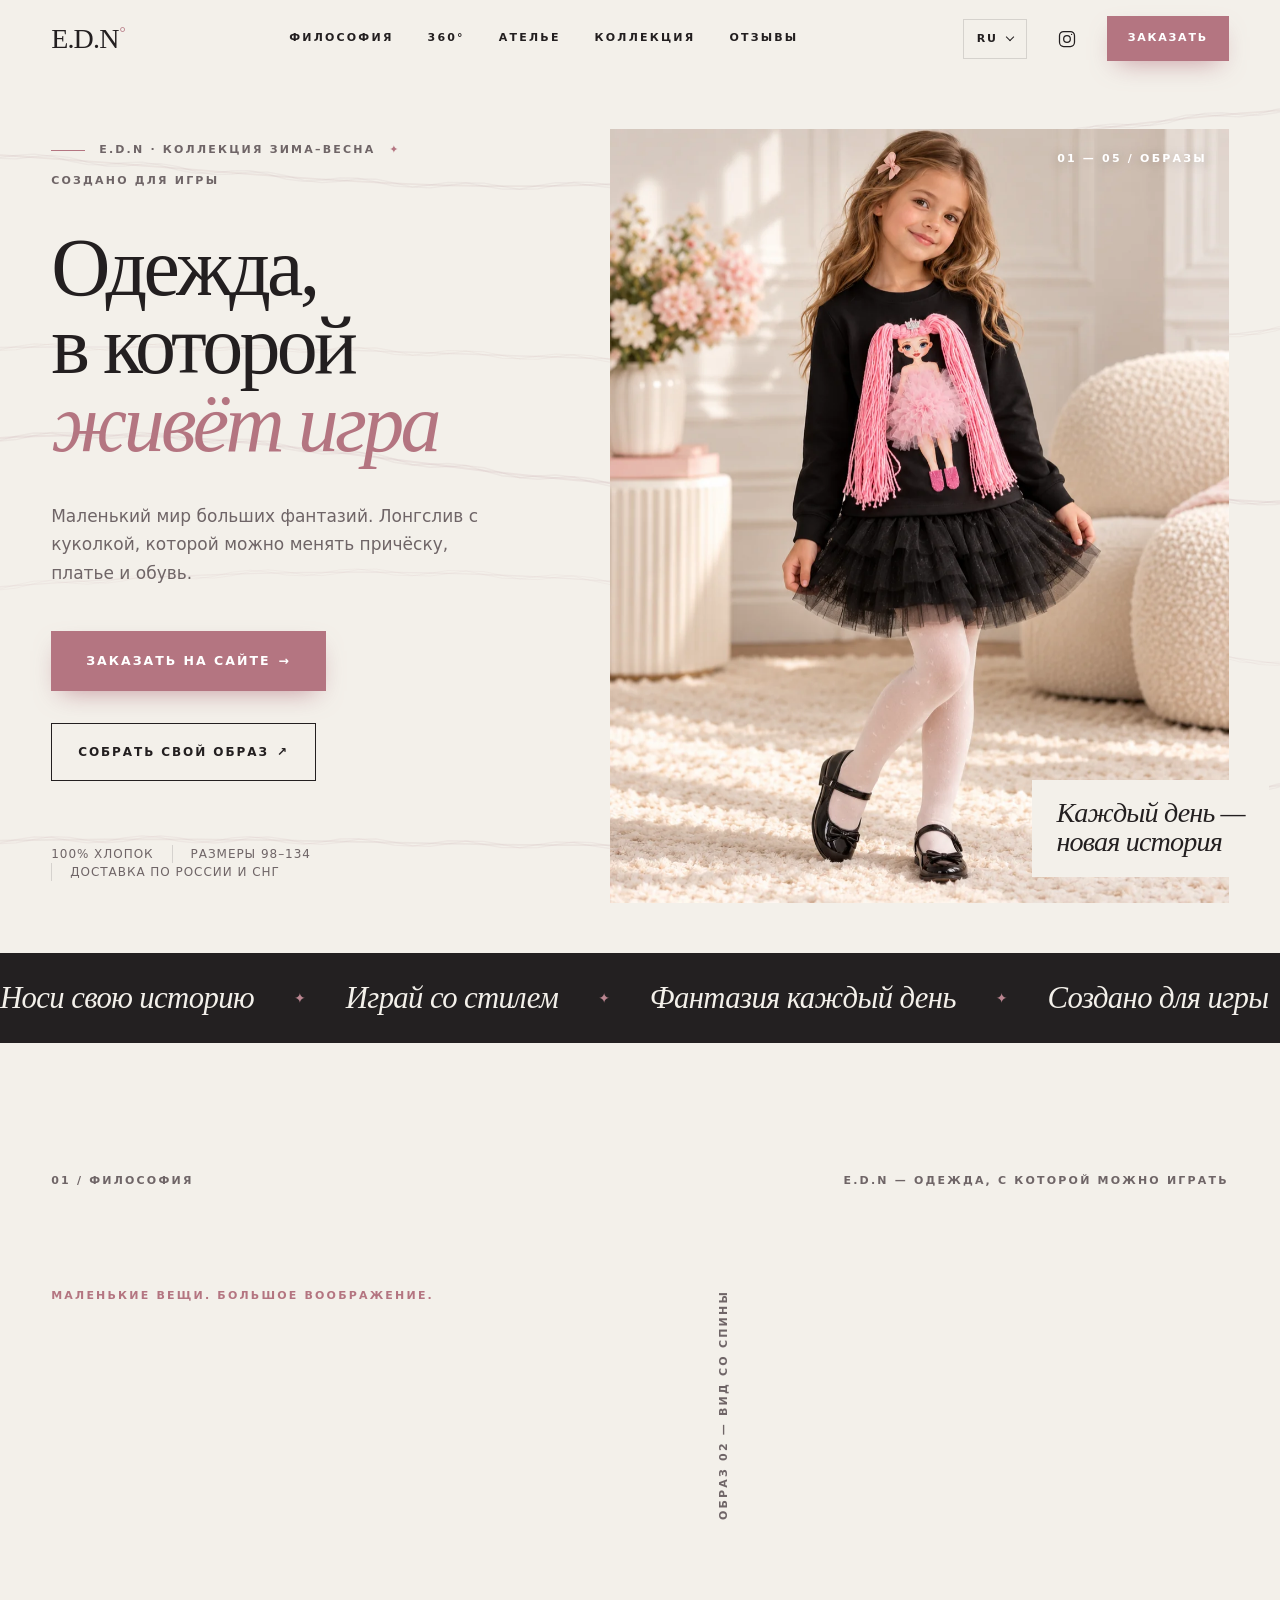
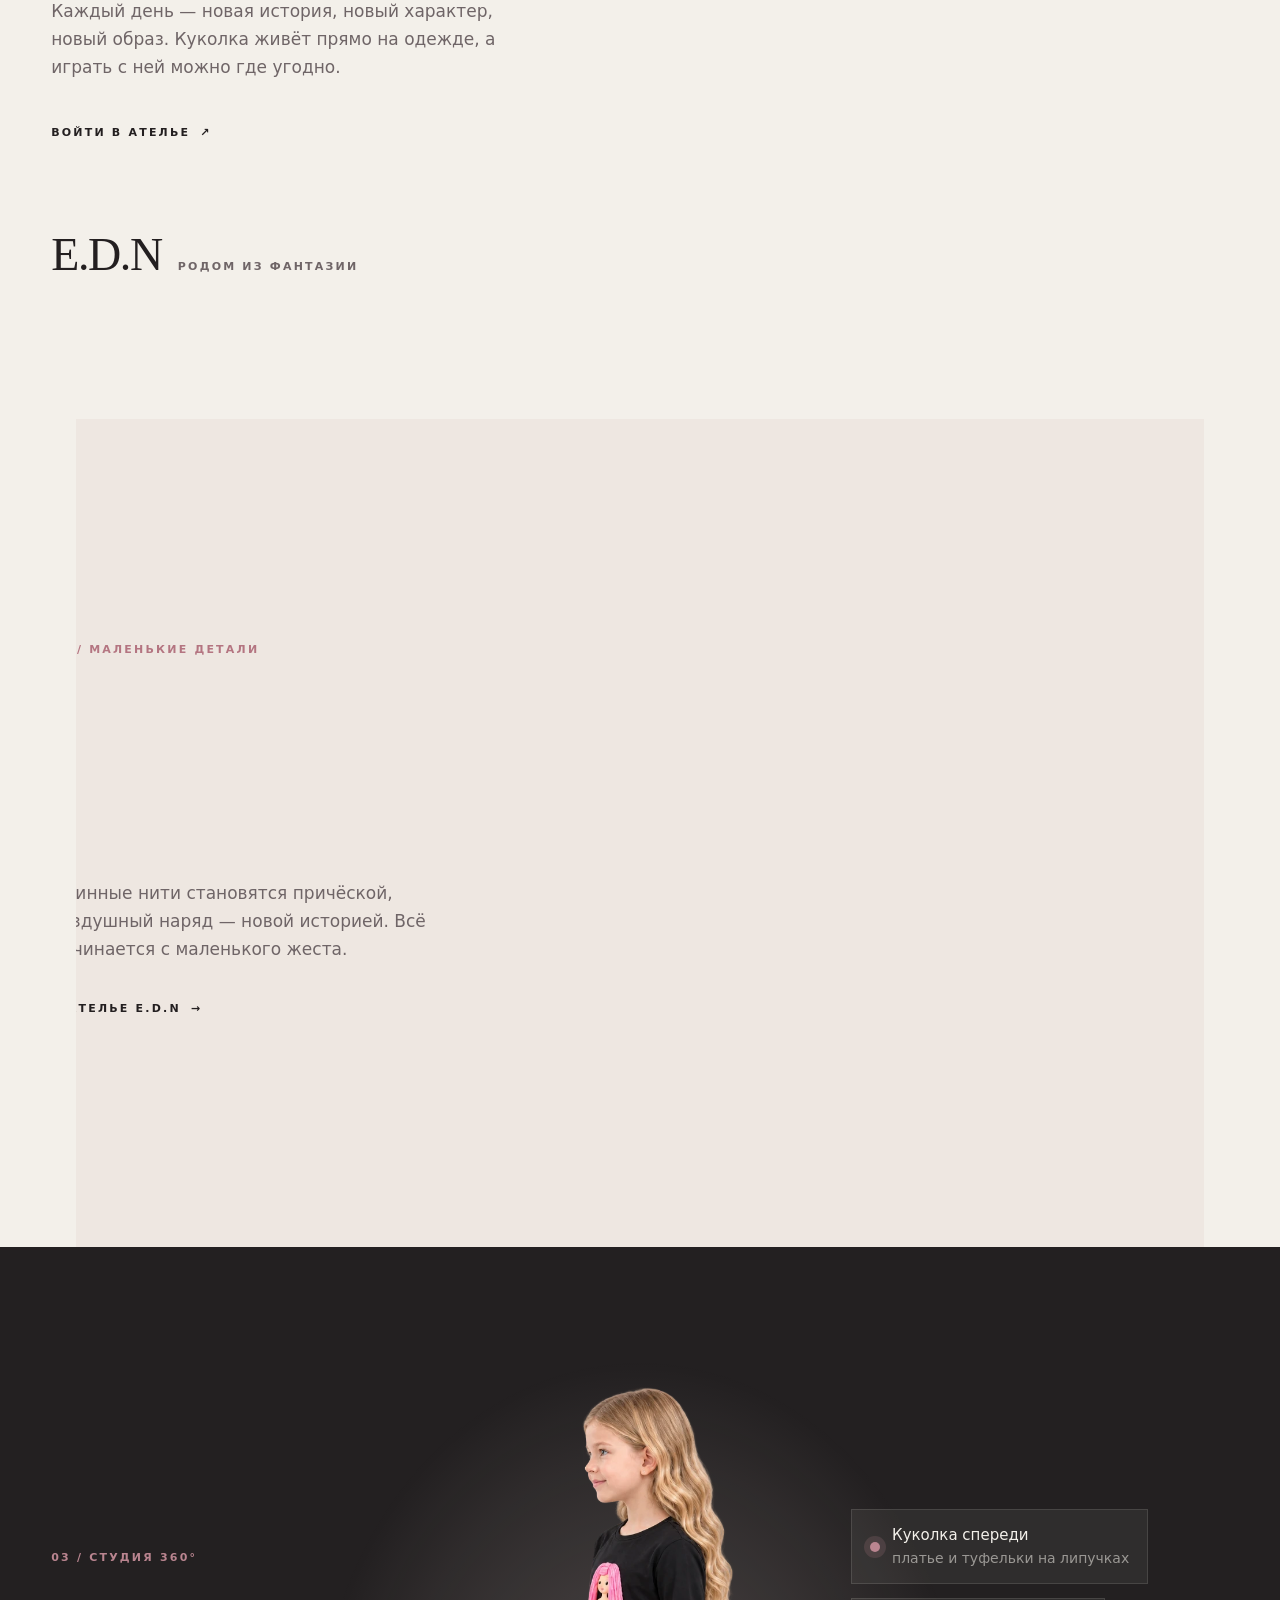
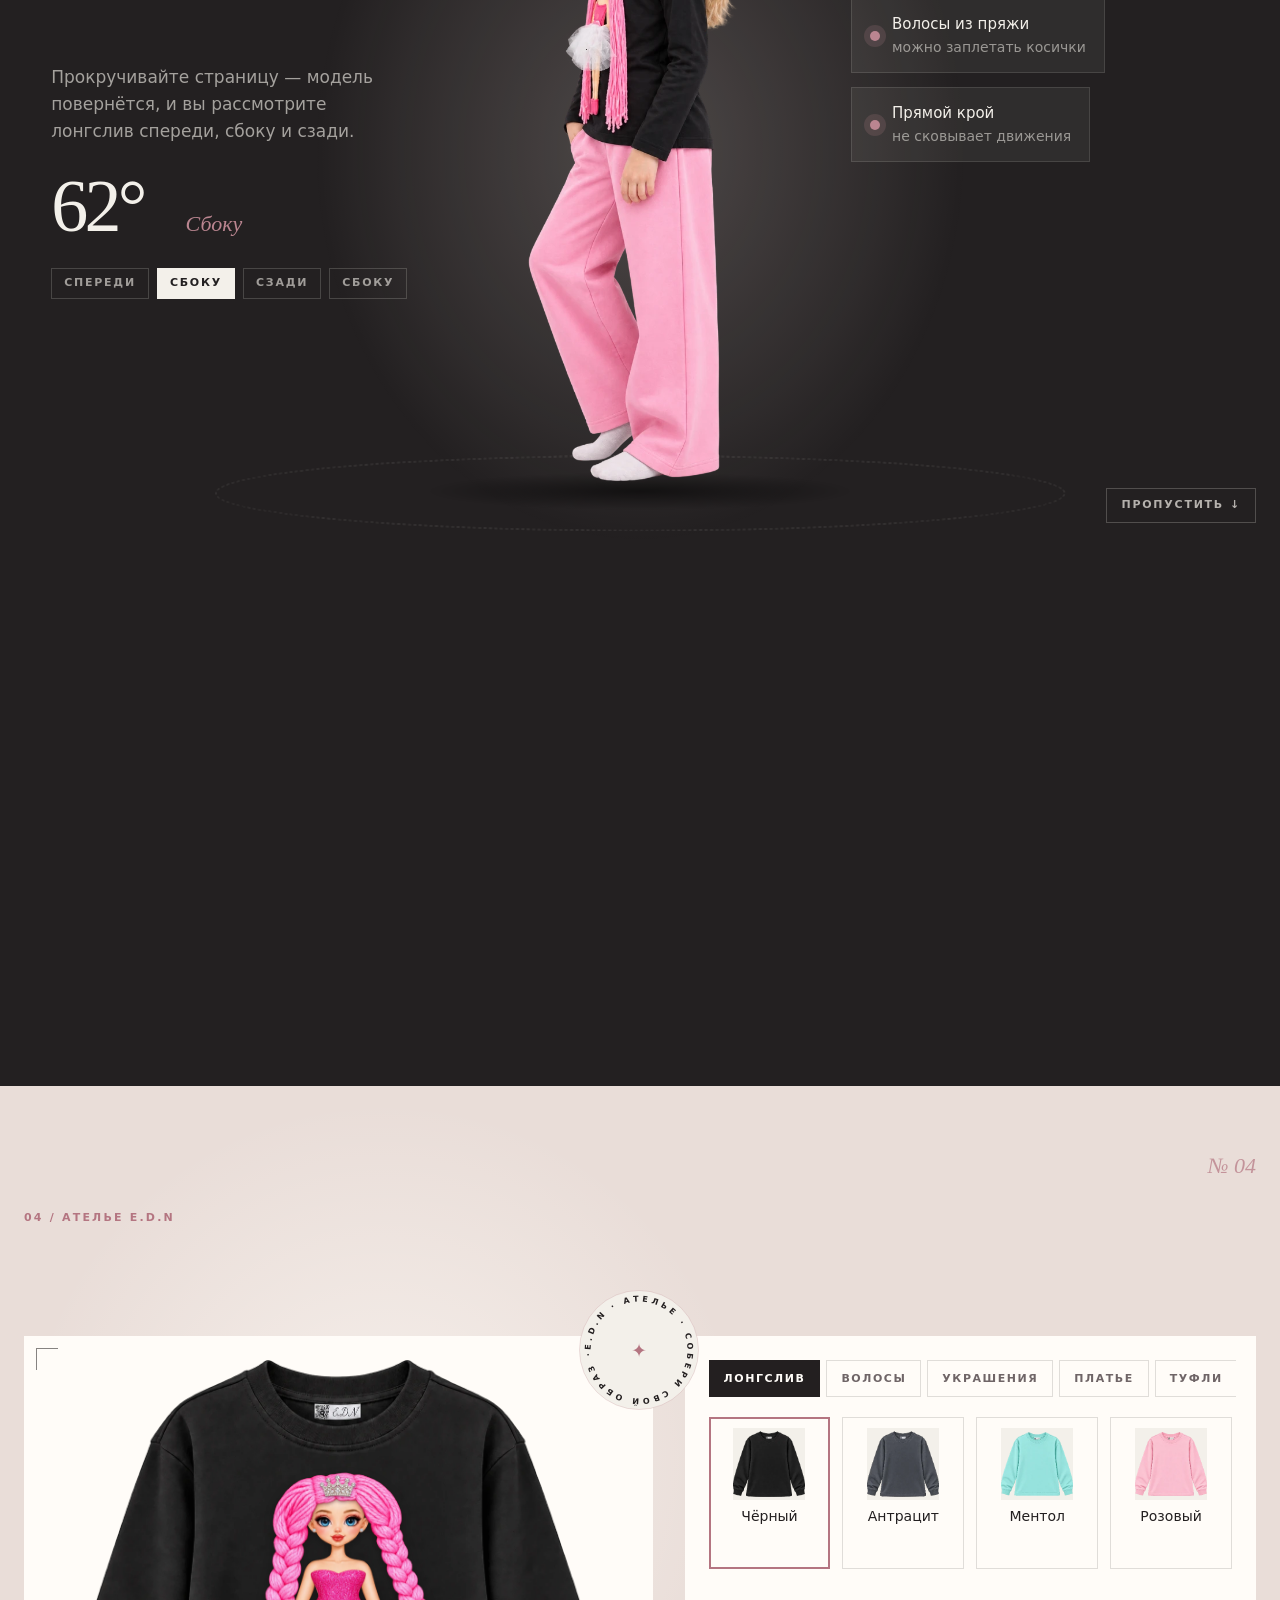
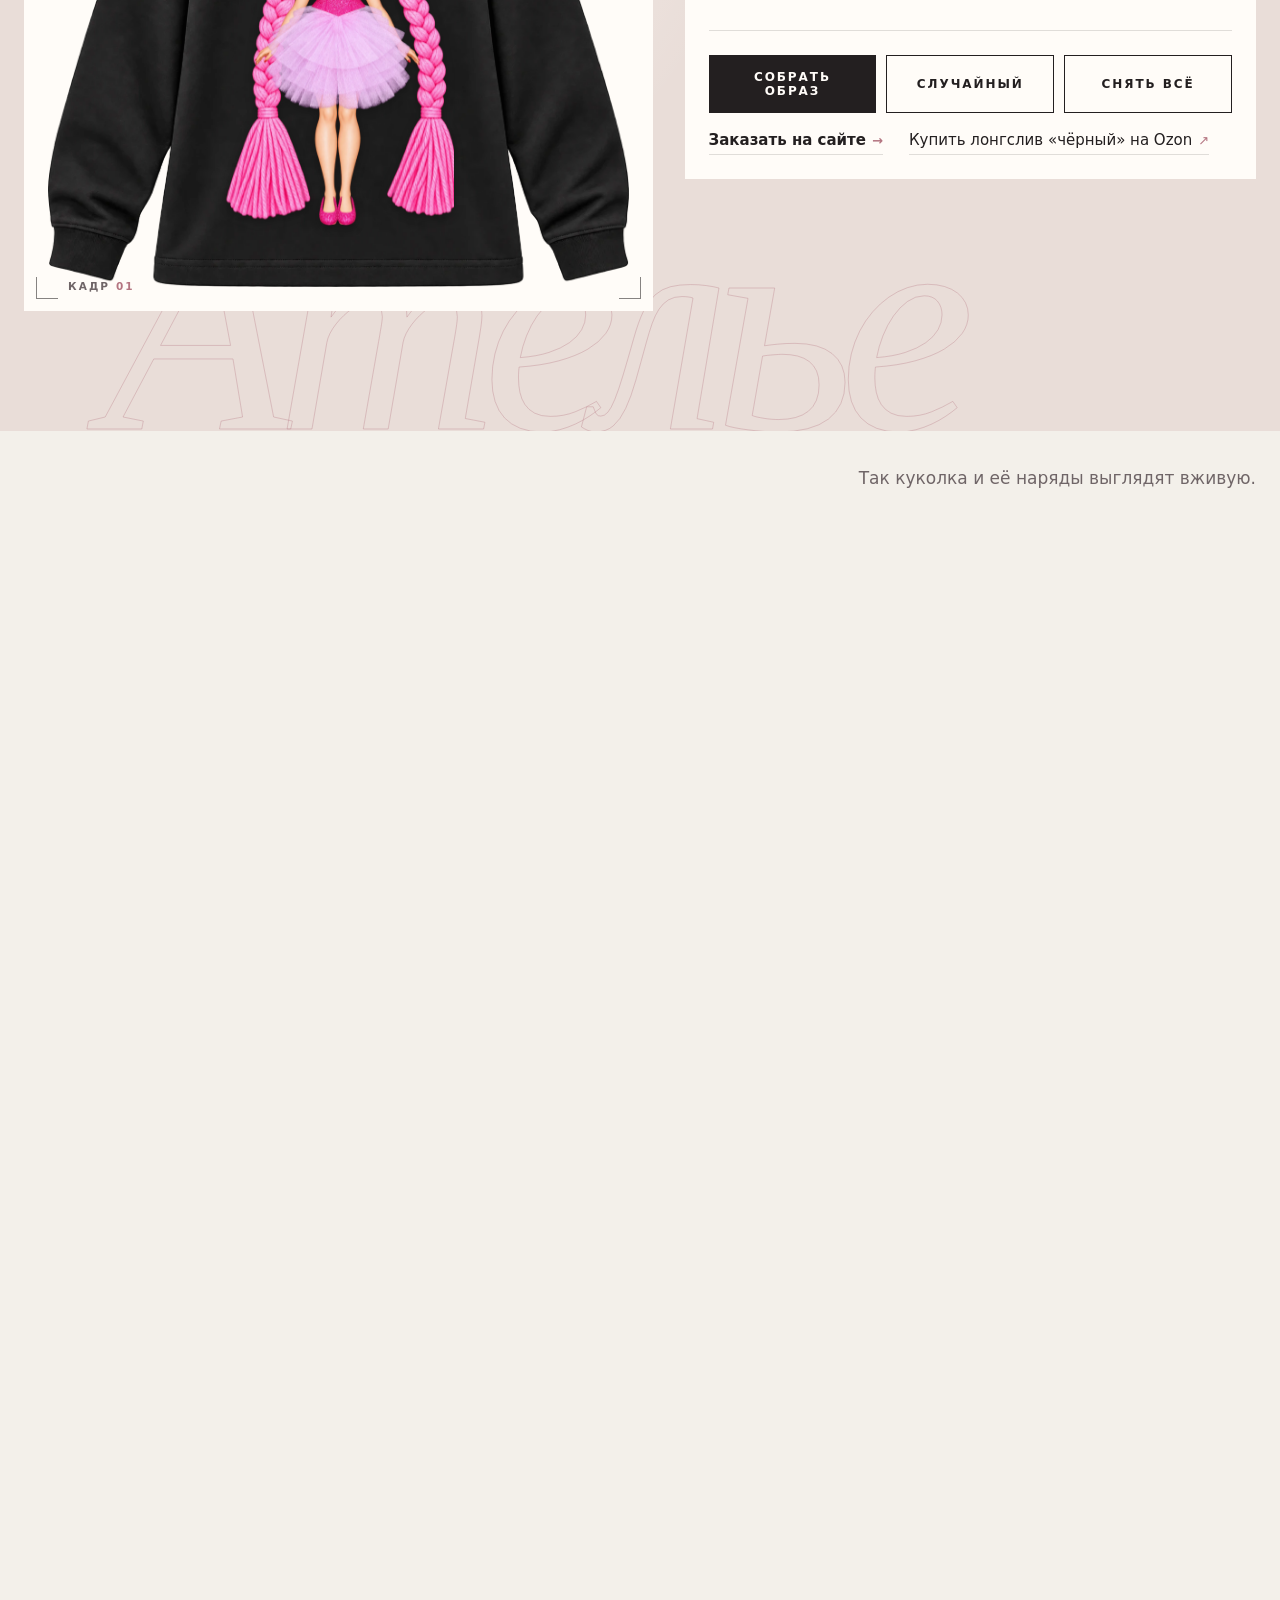
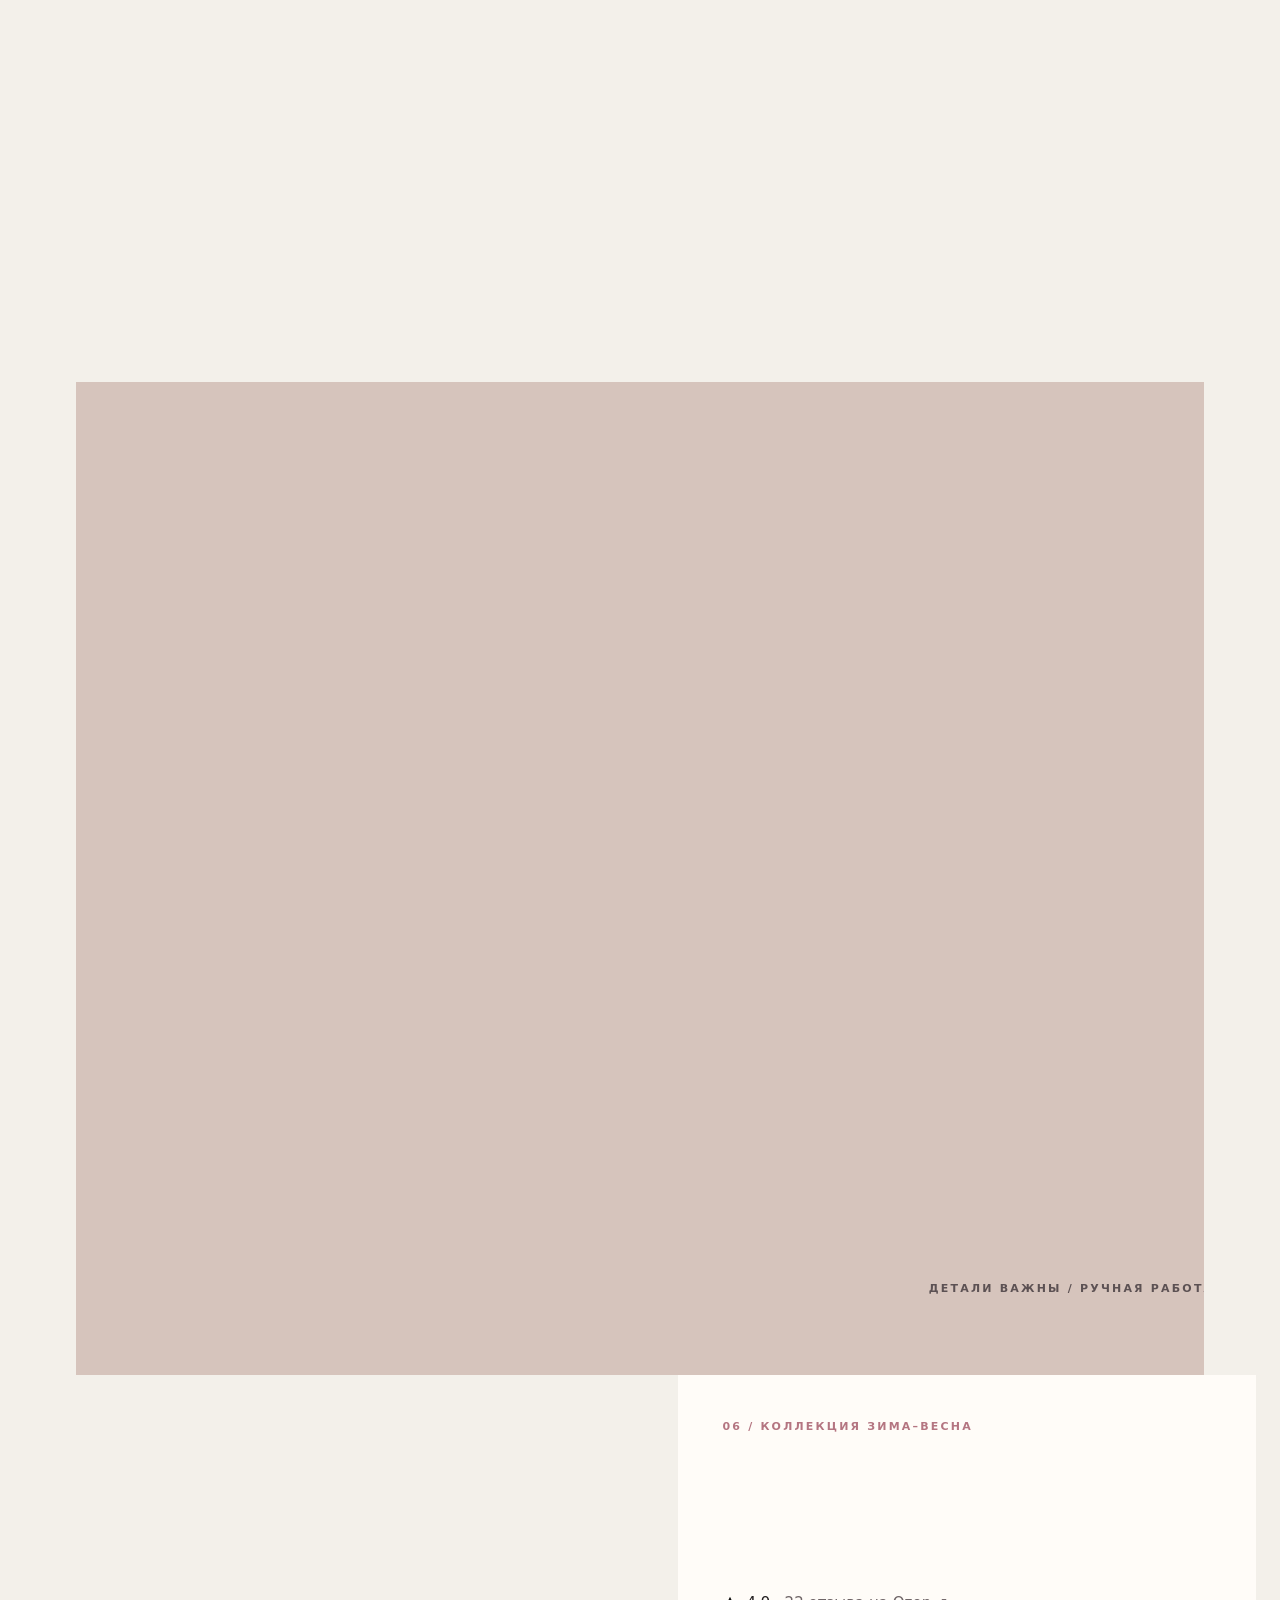
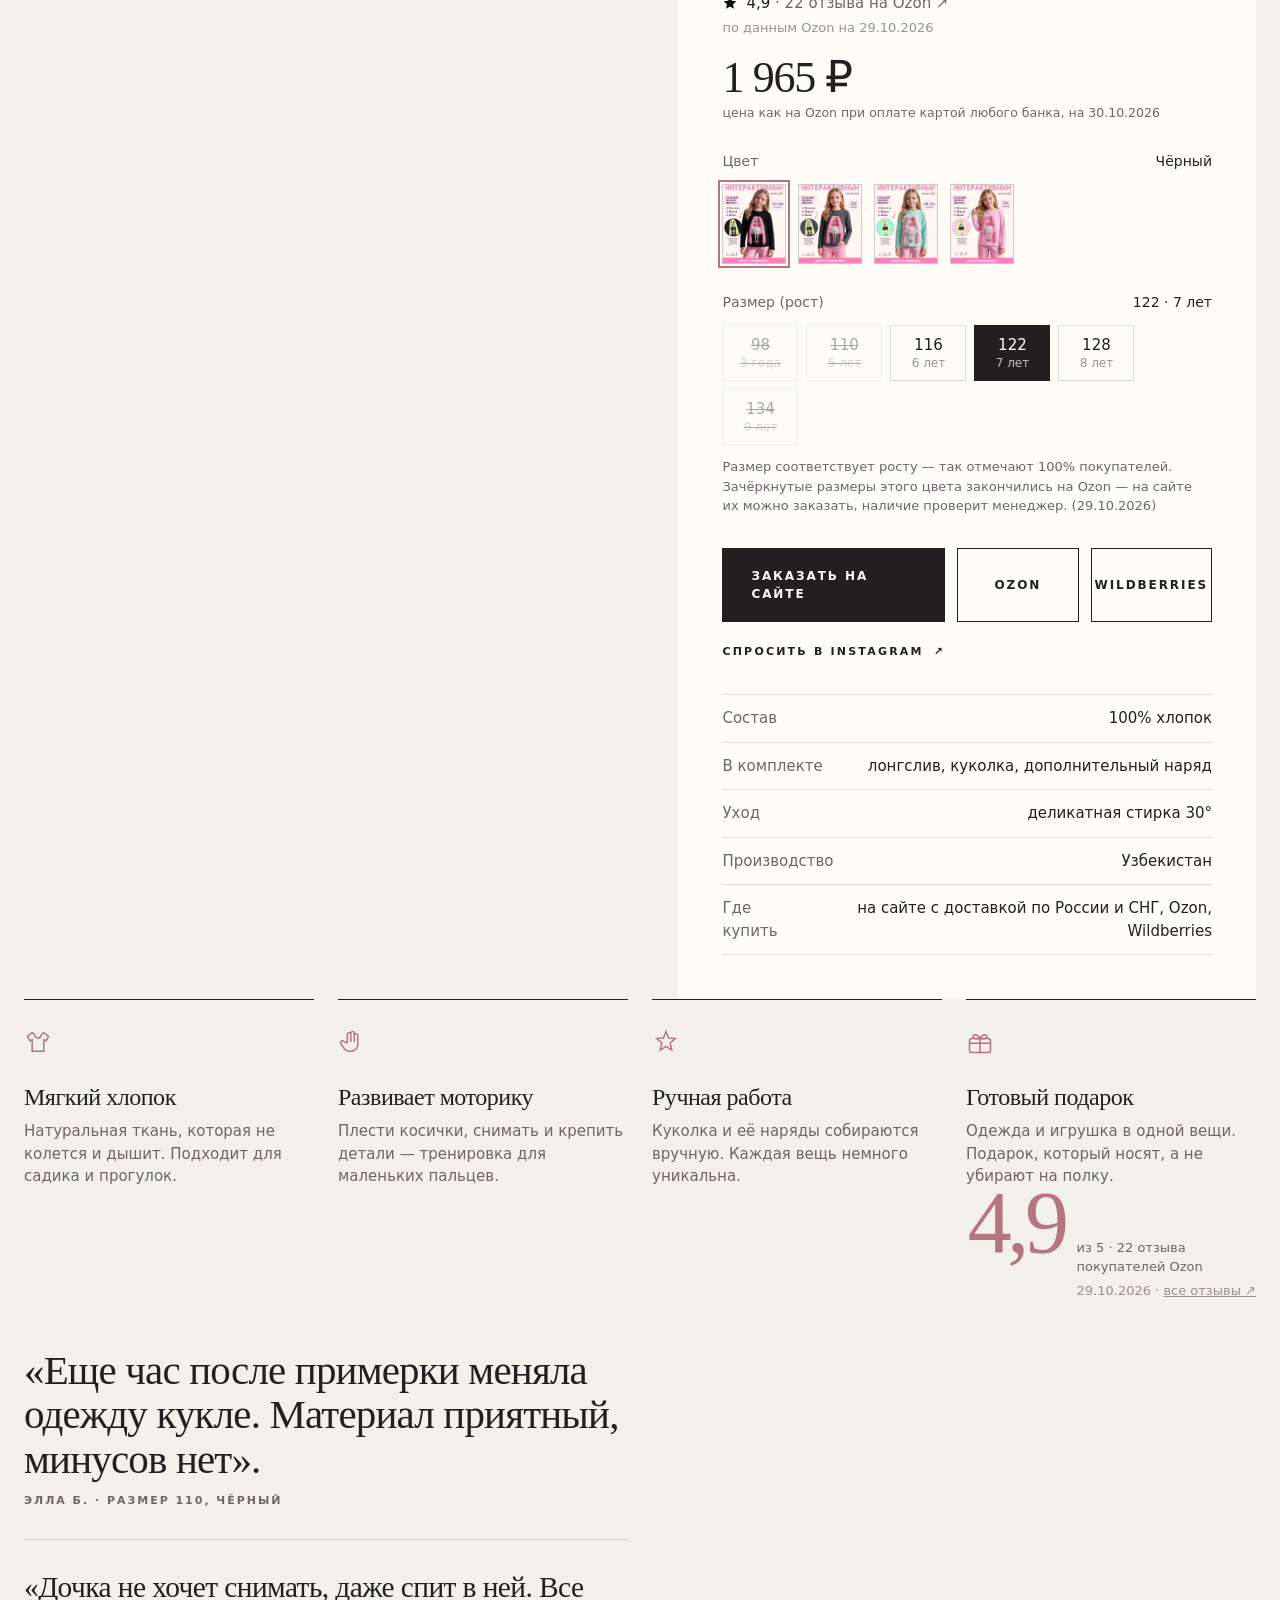
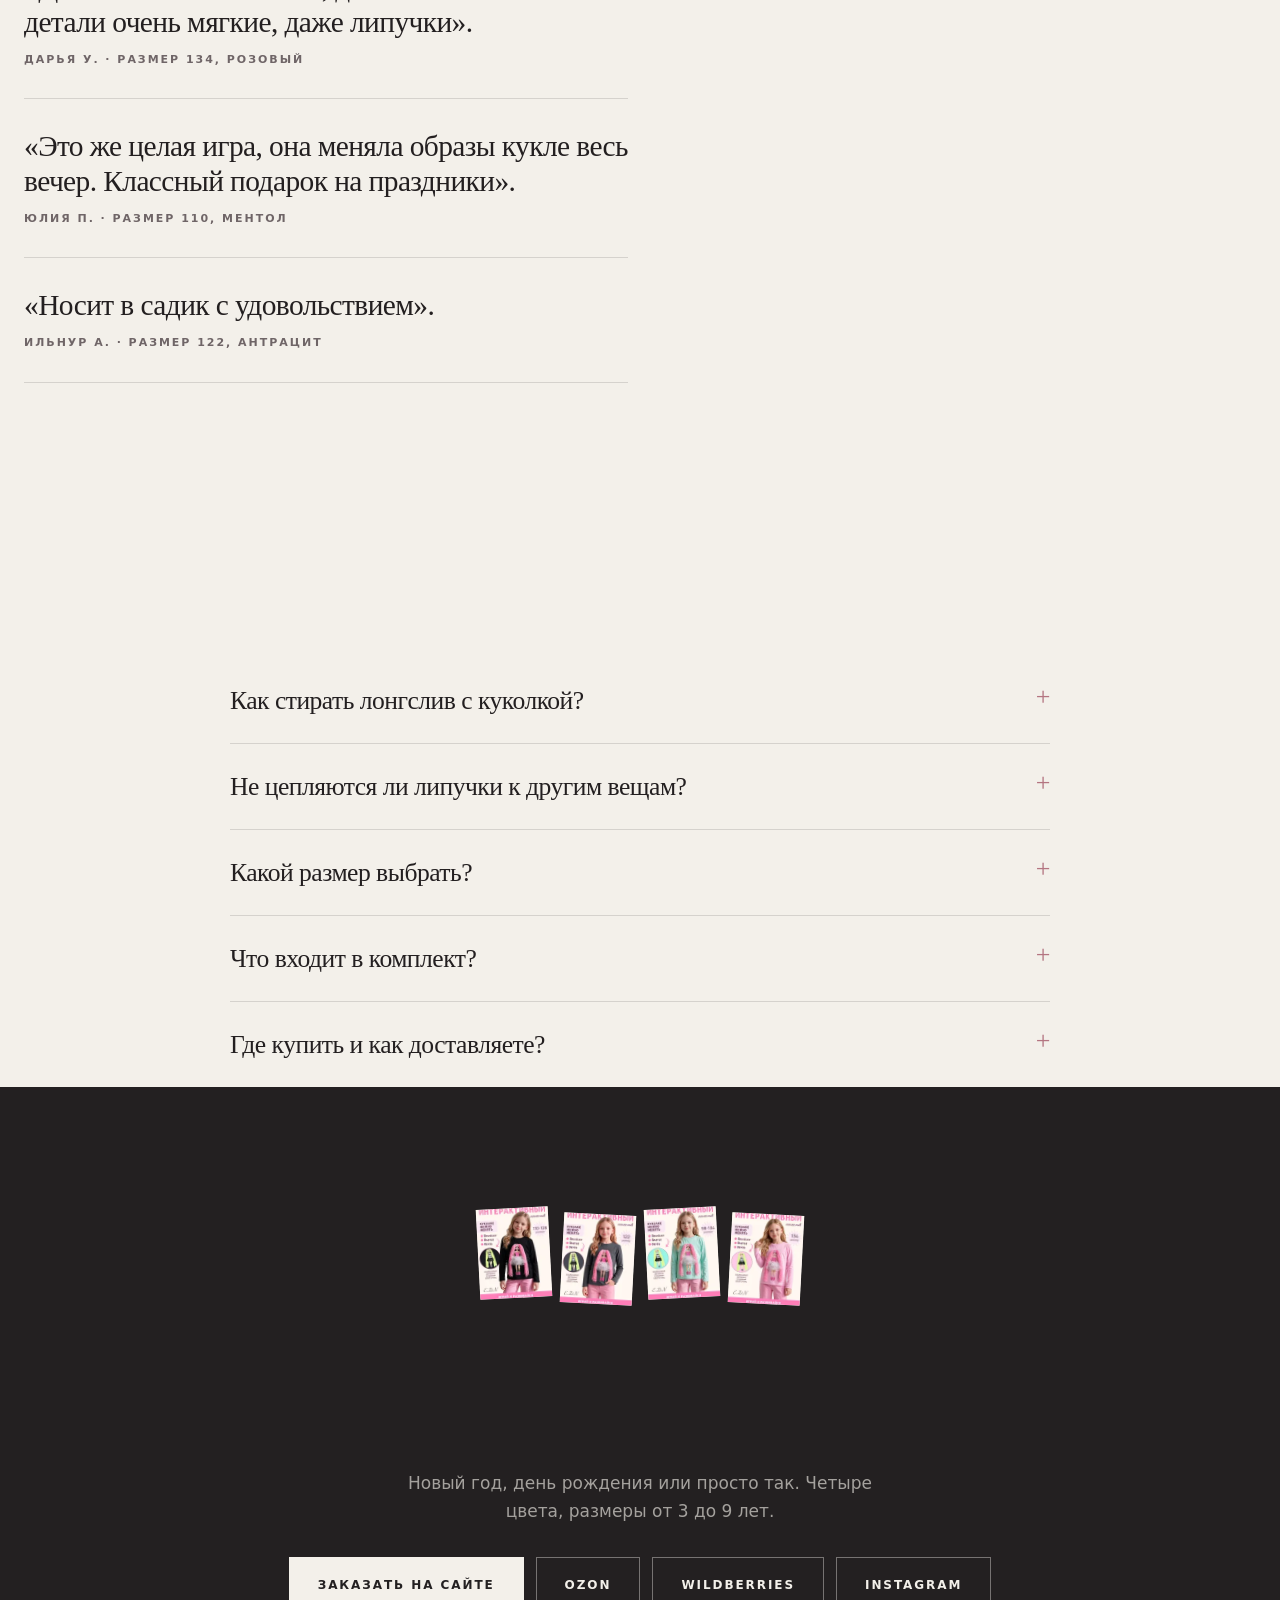
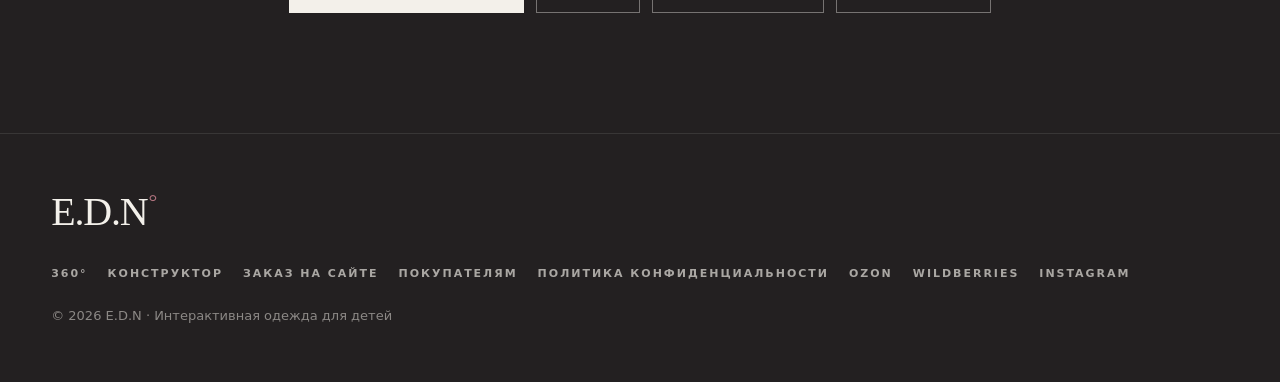
==== commit 0e533927: "Black longsleeve: looping video of a girl instead of the product card" ====
--- a/index.html
+++ b/index.html
@@ -1194,7 +1194,14 @@
     .btn-order { animation: none; }
     .nav.scrolled { -webkit-backdrop-filter: none; backdrop-filter: none; background: rgba(243, 240, 234, .97); }
   }
-</style>
+
+  /* ---------- Black longsleeve video: it sits on black, and the frame turns black with it, so no edge shows ---------- */
+  .shop-media { transition: background-color .5s ease; }
+  .shop-video { position: absolute; inset: 0; width: 100%; height: 100%; object-fit: contain; background: #000;
+    opacity: 0; pointer-events: none; transition: opacity .55s ease; }
+  .shop-media.has-video { background: #000; }
+  .shop-media.has-video .shop-video { opacity: 1; }
+  .shop-media.has-video img { opacity: 0; }</style>
 </head>
 <body>
 <canvas id="yarnBg" aria-hidden="true"></canvas>
@@ -1441,6 +1448,9 @@
     <div class="shop">
       <div class="shop-media pop">
         <img id="shopImg" src="assets/oz-15057978704-1000.webp" alt="Лонгслив E.D.N, цвет чёрный">
+        <!-- the black longsleeve is shown on a girl in motion; the other colours keep their product photos -->
+        <video id="shopVideo" class="shop-video" muted loop playsinline preload="none" poster="assets/shop-black-poster.webp"
+          aria-label="Девочка в чёрном лонгсливе E.D.N с куколкой" src="assets/shop-black.mp4"></video>
       </div>
       <div class="shop-panel pop">
         <p class="eyebrow" data-i18n="shop.eyebrow">06 / Коллекция <span data-season>осень–зима</span></p>
@@ -2304,6 +2314,7 @@
       btn.setAttribute('aria-pressed', 'true');
       pick.colour = btn.dataset.colour;
       renderPick();
+      showShopMedia();
       // phones: if the photo has slid up under the header, bring it back so the new colour is seen at once
       if (matchMedia('(max-width: 860px)').matches) {
         const r = shopImg.parentElement.getBoundingClientRect();
@@ -2329,6 +2340,27 @@
     });
   });
   renderPick();
+
+  /* The black longsleeve plays as a short looping video of a girl wearing it; other colours show their photo.
+     The video loads only when the shop is near, plays only while it is on screen, and stays a still frame
+     for visitors who ask for less motion. */
+  const shopVideo = document.getElementById('shopVideo');
+  const shopMedia = shopImg.parentElement;
+  let shopVisible = false;
+  function playShopVideo() {
+    const on = shopMedia.classList.contains('has-video') && shopVisible && !reduced;
+    if (on) { const p = shopVideo.play(); if (p) p.catch(() => {}); } else shopVideo.pause();
+  }
+  function showShopMedia() {
+    shopMedia.classList.toggle('has-video', pick.colour === 'black');
+    playShopVideo();
+  }
+  new IntersectionObserver(entries => entries.forEach(en => {
+    if (en.isIntersecting && shopVideo.preload === 'none') shopVideo.preload = 'auto';
+  }), { rootMargin: '120% 0px' }).observe(shopMedia);
+  new IntersectionObserver(entries => entries.forEach(en => { shopVisible = en.isIntersecting; playShopVideo(); }), { threshold: 0.2 }).observe(shopMedia);
+  document.addEventListener('visibilitychange', () => { if (document.hidden) shopVideo.pause(); else playShopVideo(); });
+  showShopMedia();
 
   /* ---- Direct order: a drawer that slides in from any "Order on the site" button and folds away again ---- */
   (() => {
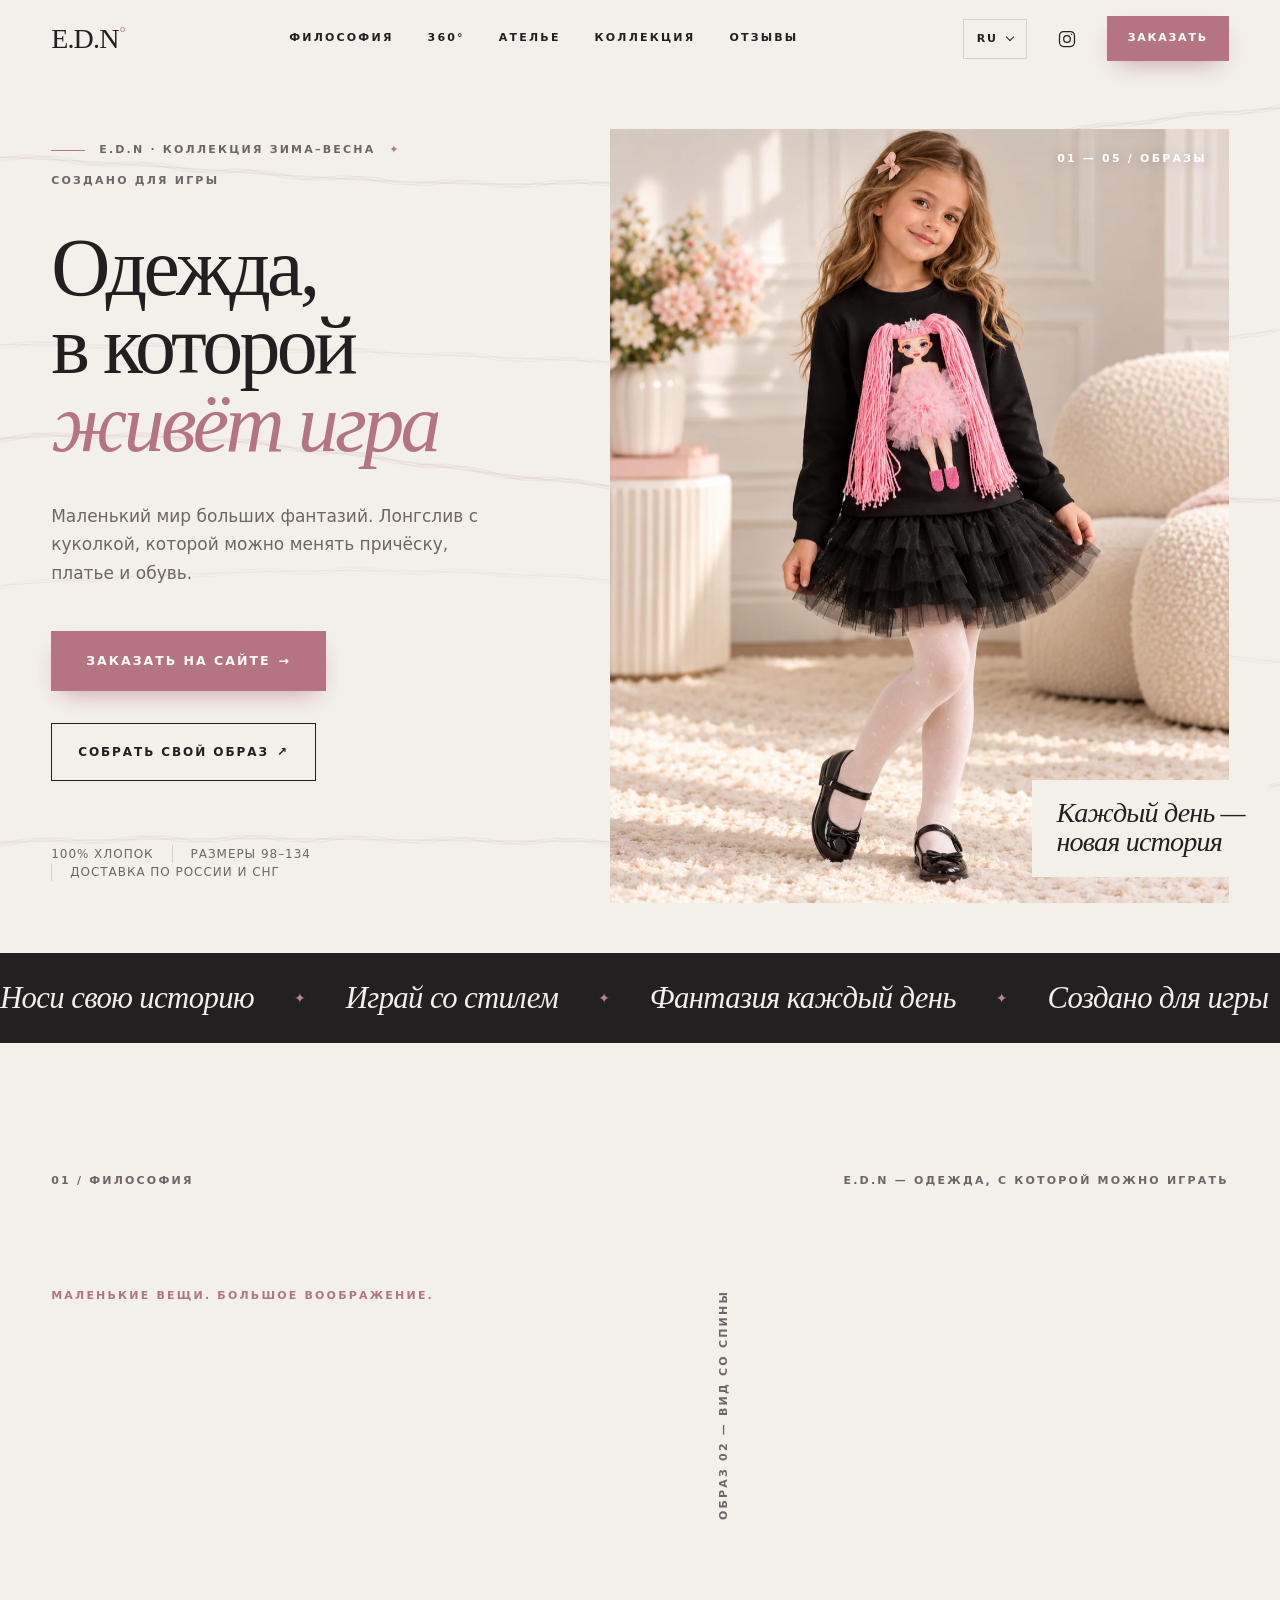
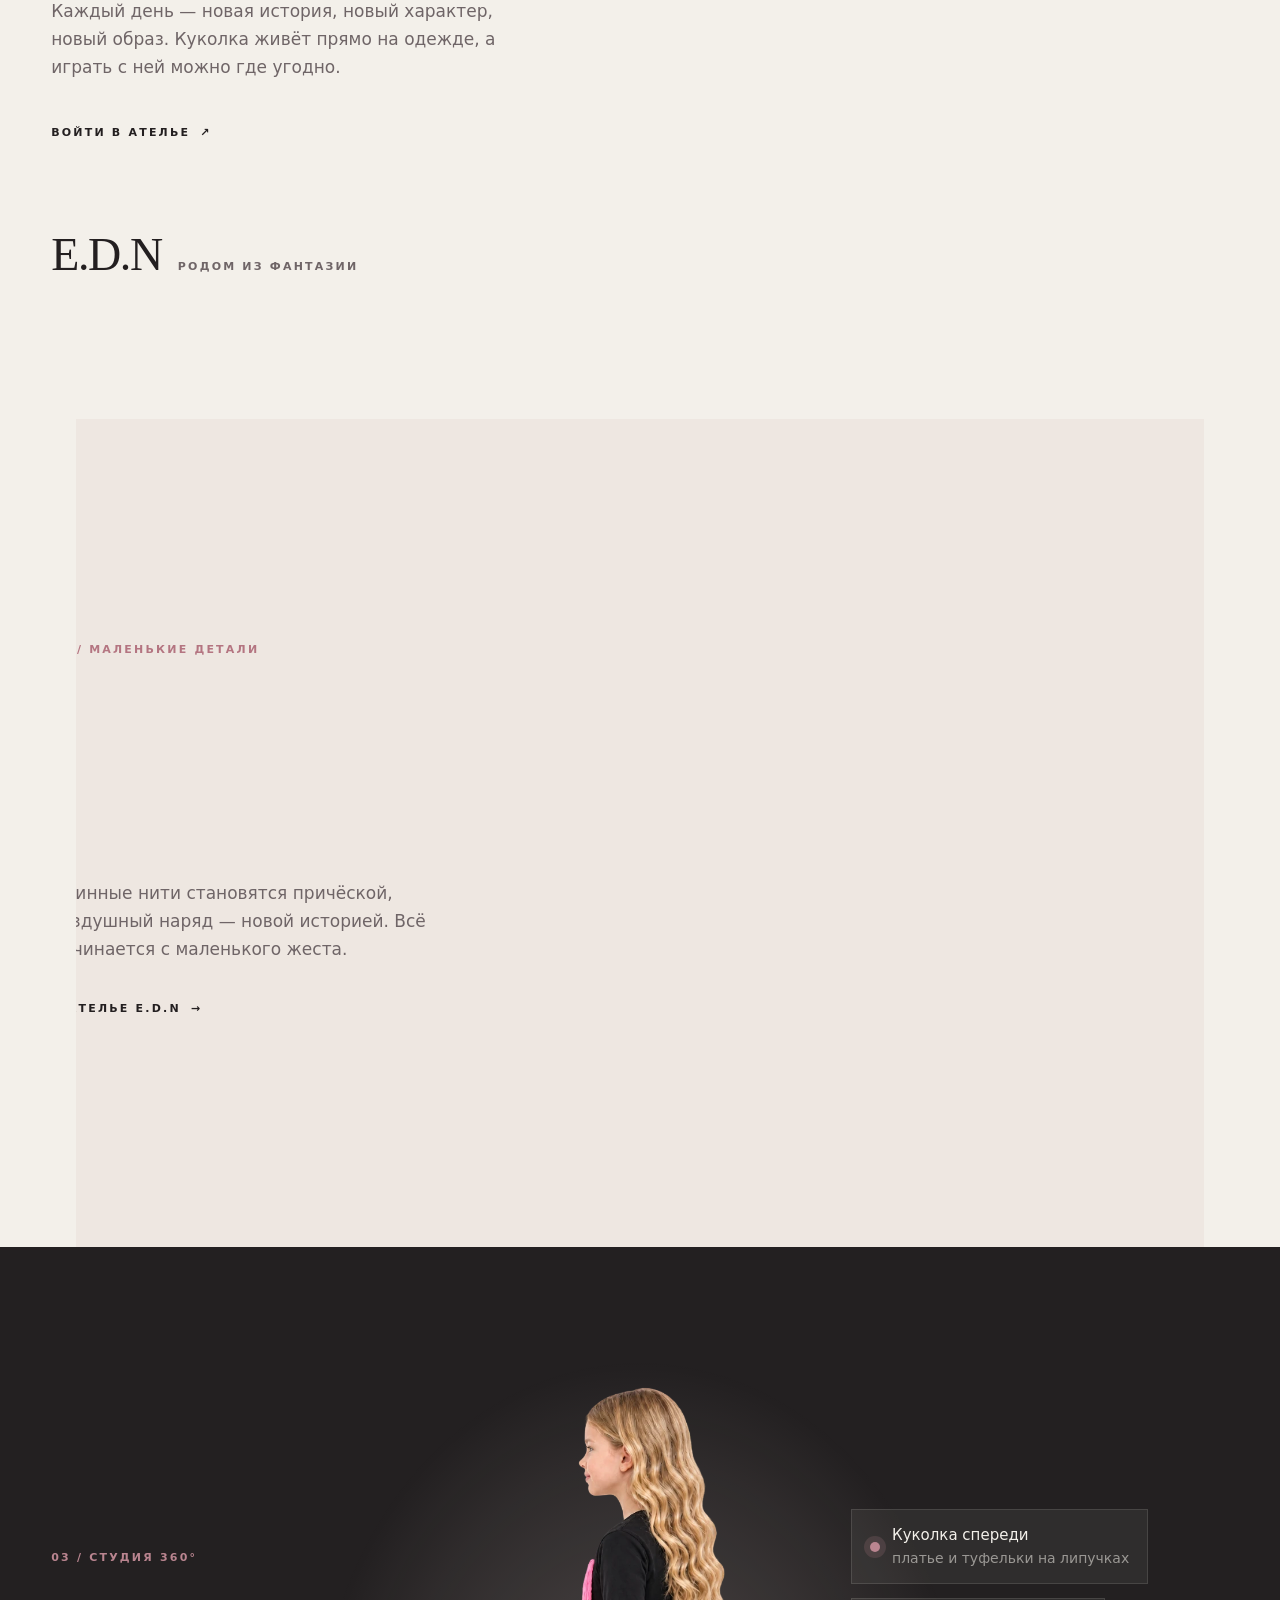
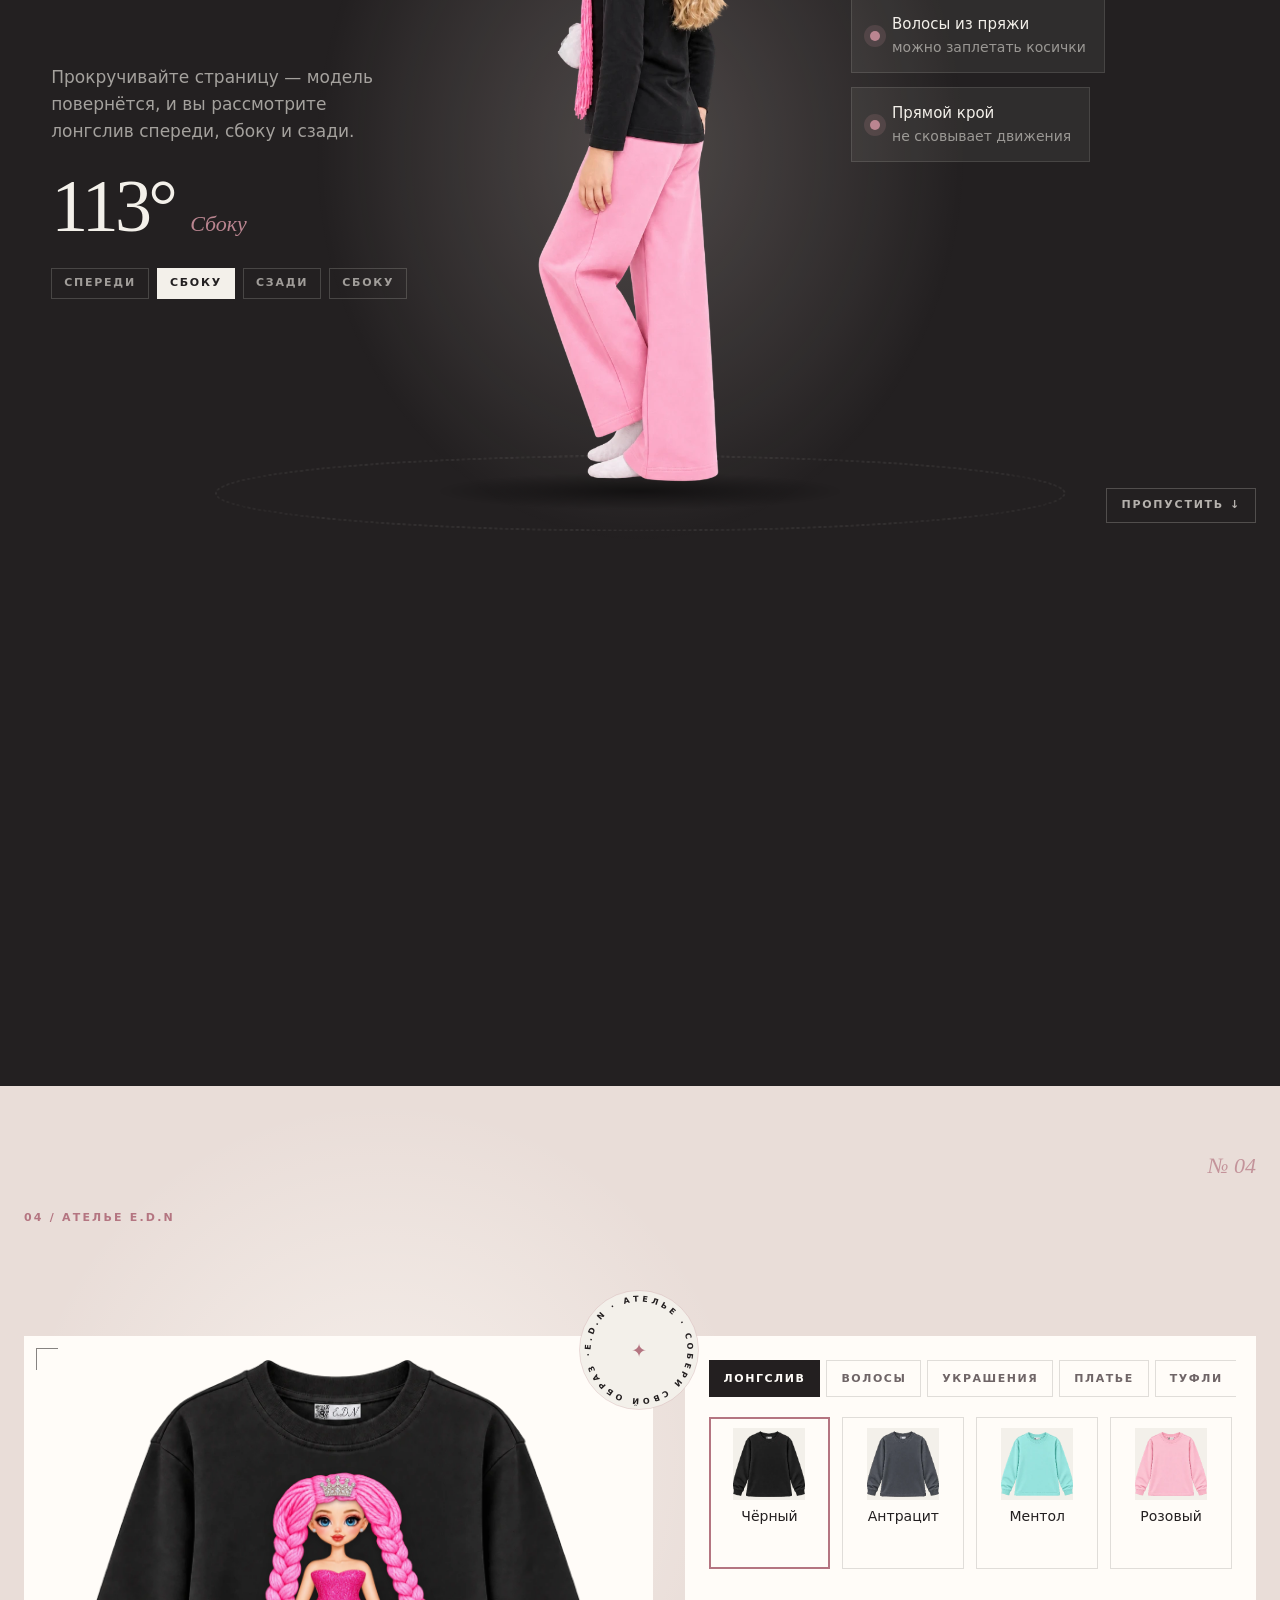
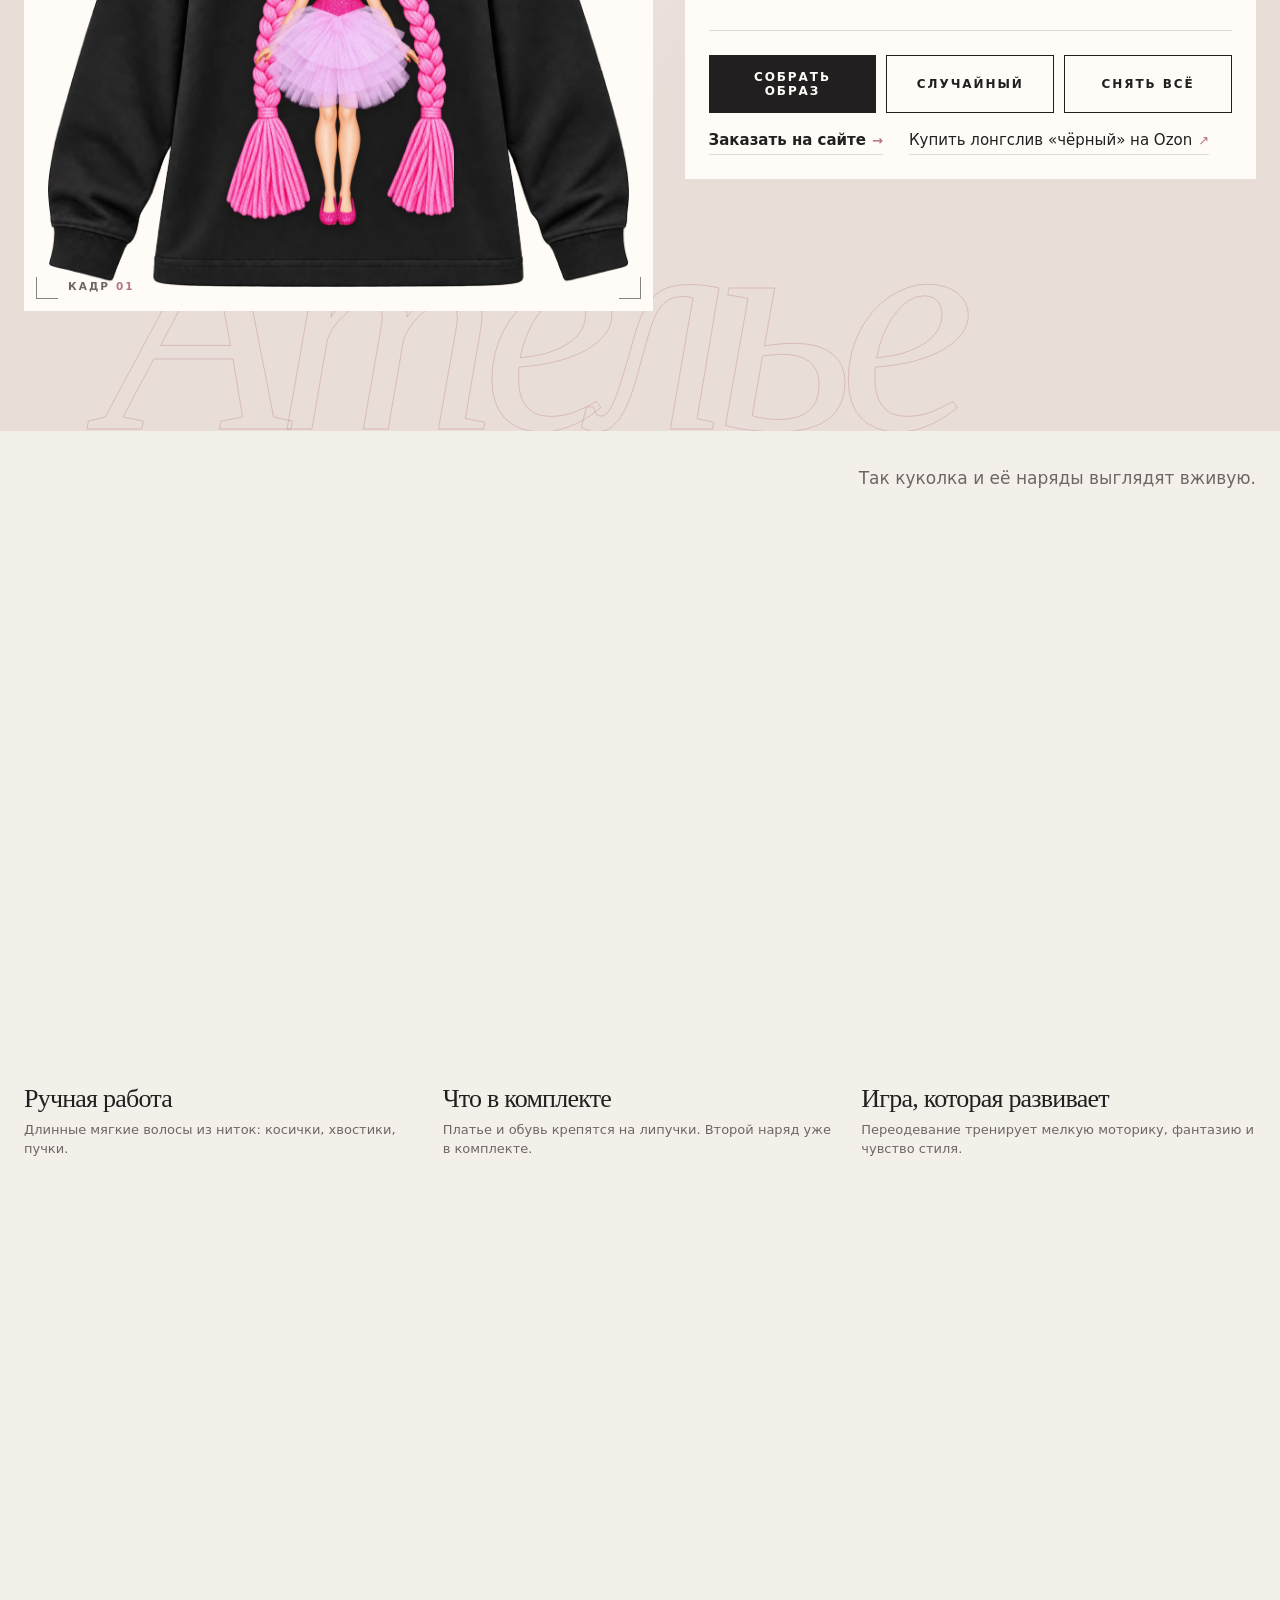
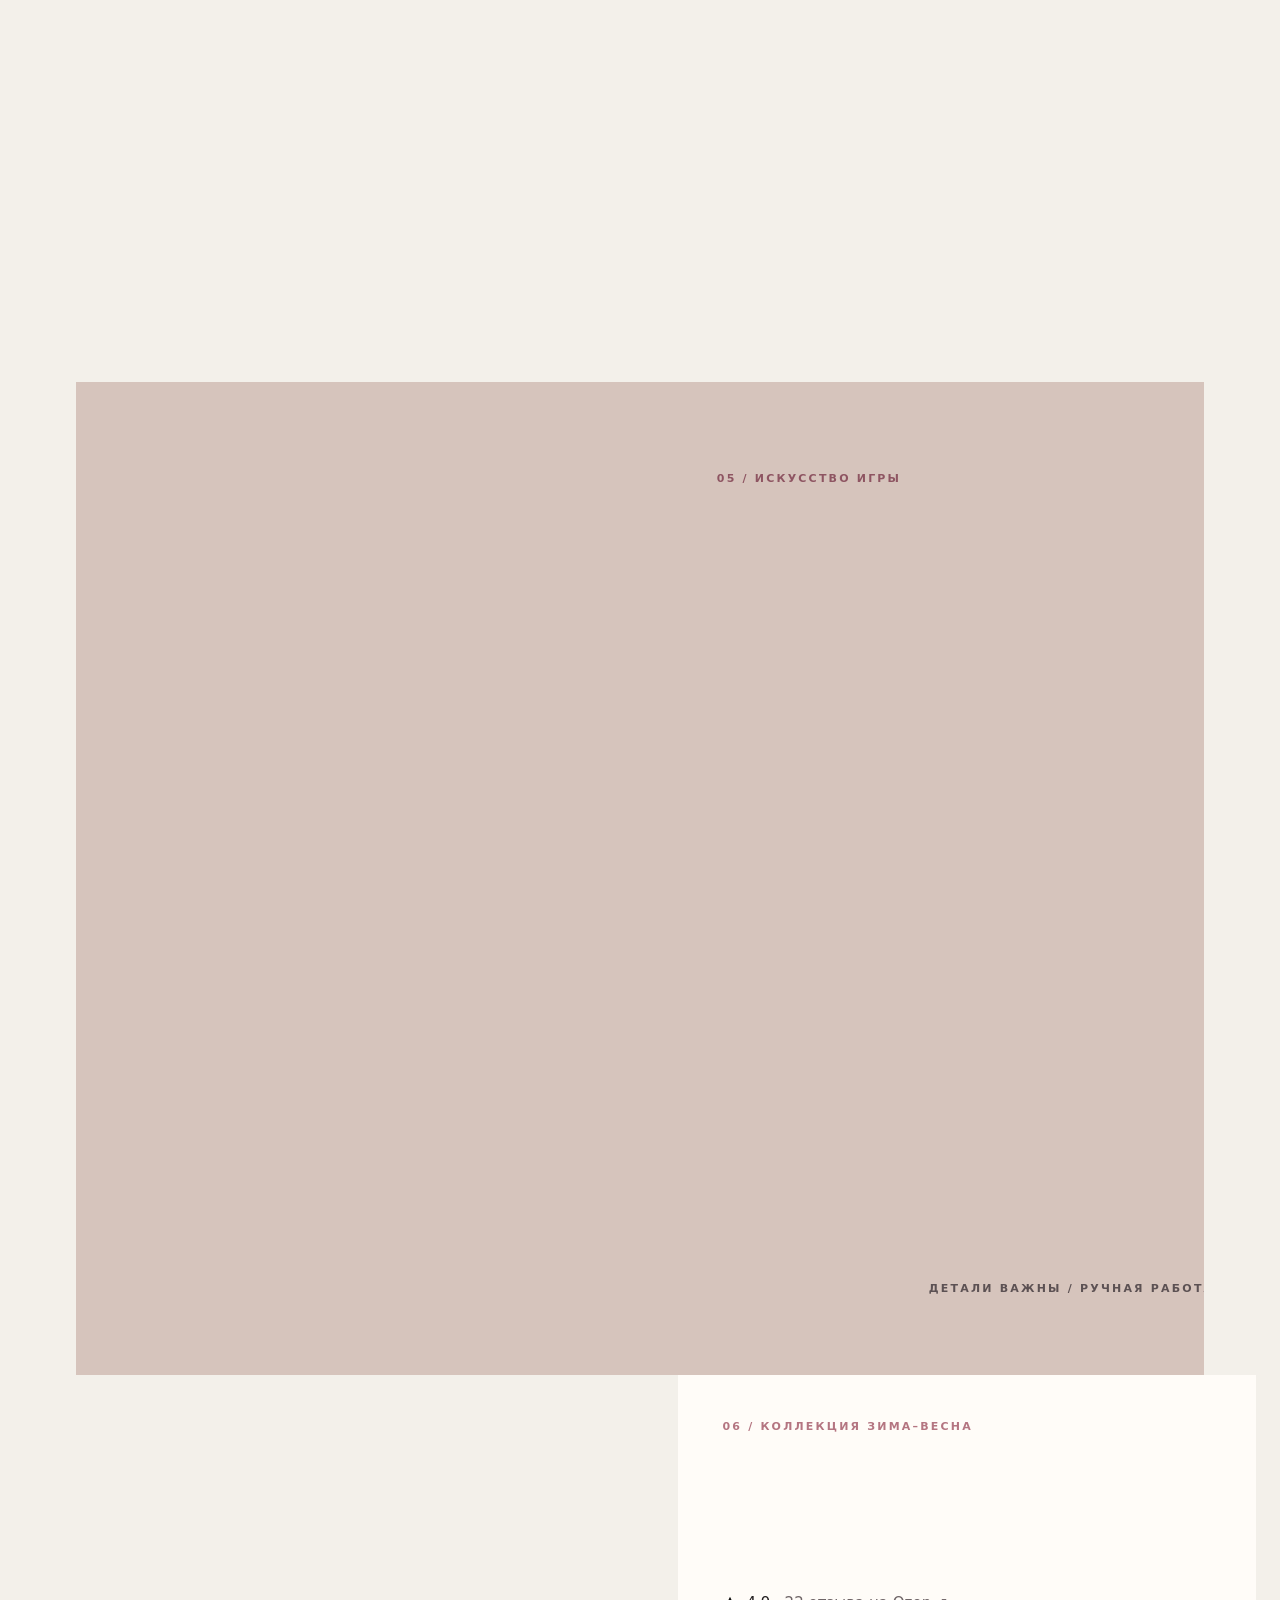
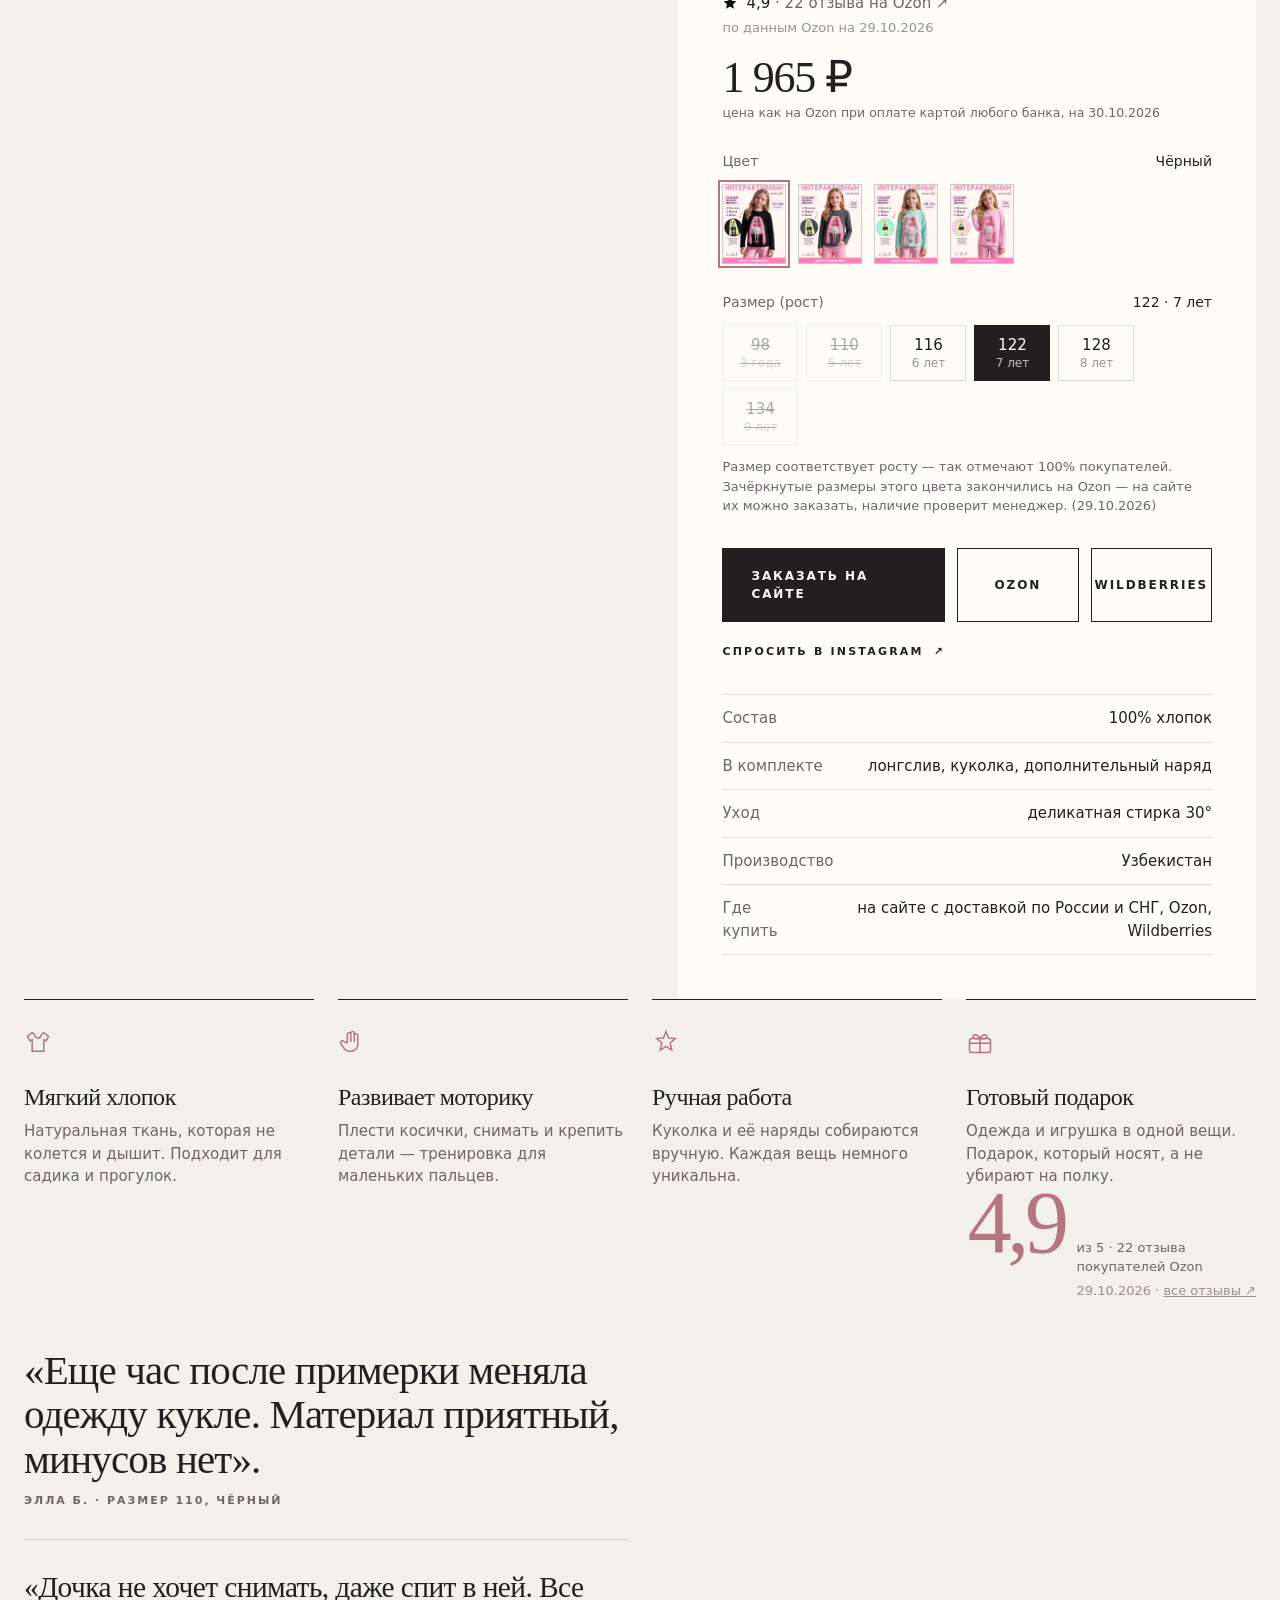
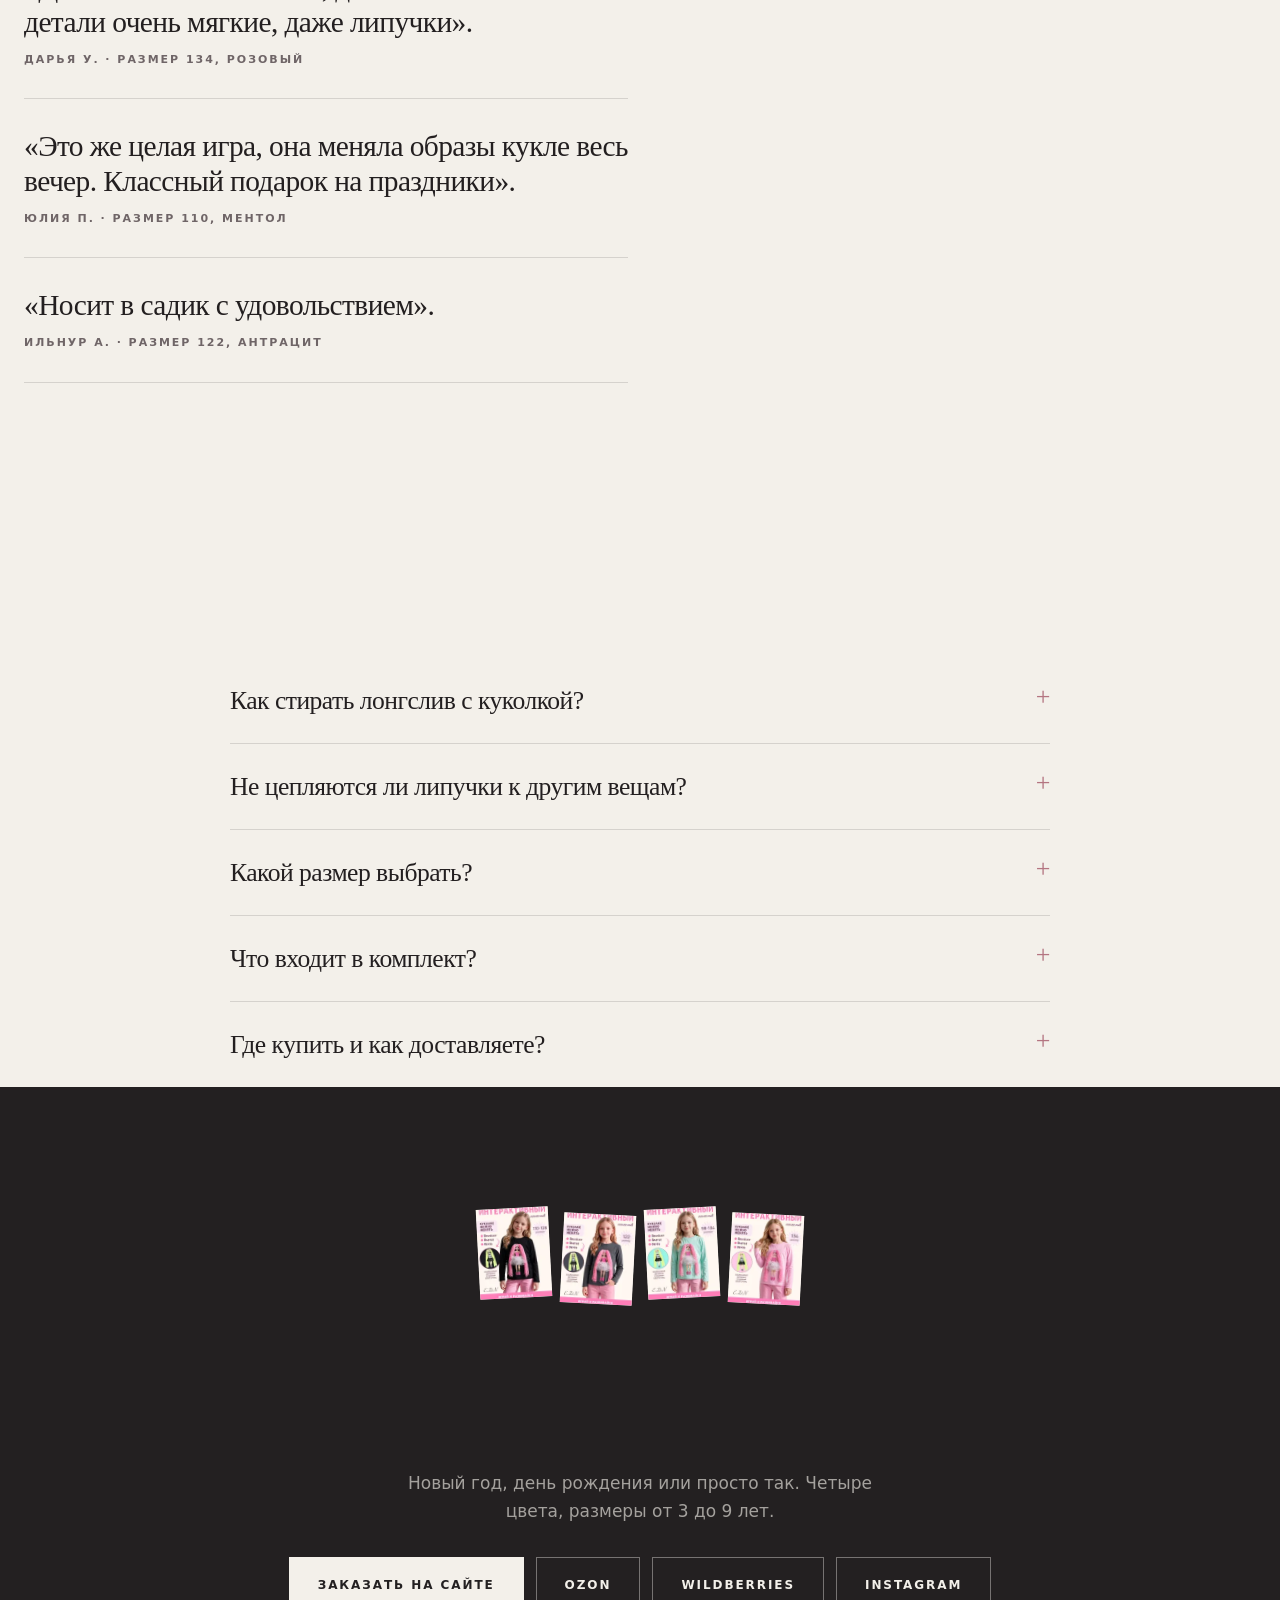
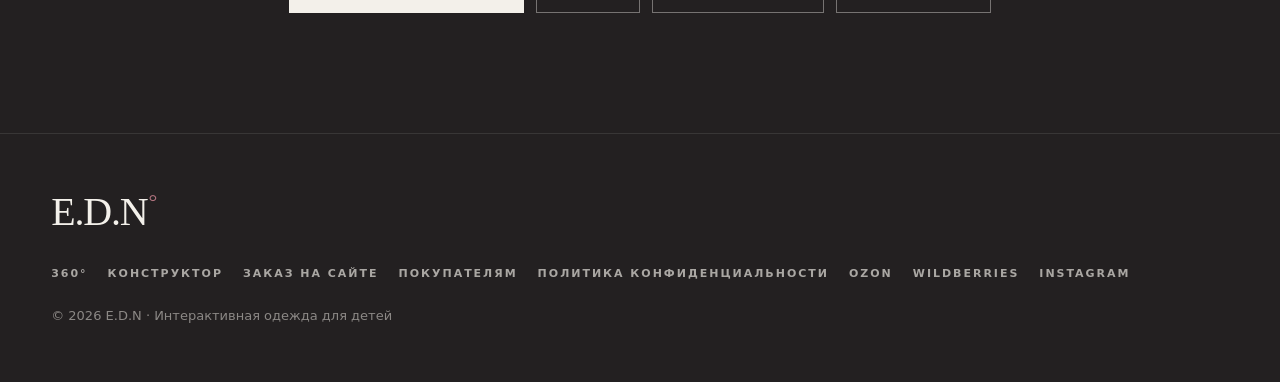
==== commit 3efe3a44: "Shop video: girl cut out of the black background, soft edge without glow" ====
--- a/index.html
+++ b/index.html
@@ -1201,7 +1201,15 @@
     opacity: 0; pointer-events: none; transition: opacity .55s ease; }
   .shop-media.has-video { background: #000; }
   .shop-media.has-video .shop-video { opacity: 1; }
-  .shop-media.has-video img { opacity: 0; }</style>
+  .shop-media.has-video img { opacity: 0; }
+  /* Cut-out video: the canvas shows the girl without her black box, straight on the page; the source video plays hidden.
+     Until the first frame is drawn, a still cut-out stands in. */
+  .shop-cut { position: absolute; inset: 0; width: 100%; height: 100%; pointer-events: none; opacity: 0; transition: opacity .55s ease;
+    background: url(assets/shop-black-cut.webp) center / contain no-repeat; }
+  .shop-cut.drawn { background: none; }
+  .shop-media.keyed.has-video { background: transparent; }
+  .shop-media.keyed.has-video .shop-video { opacity: 0; }
+  .shop-media.keyed.has-video .shop-cut { opacity: 1; }</style>
 </head>
 <body>
 <canvas id="yarnBg" aria-hidden="true"></canvas>
@@ -1451,6 +1459,7 @@
         <!-- the black longsleeve is shown on a girl in motion; the other colours keep their product photos -->
         <video id="shopVideo" class="shop-video" muted loop playsinline preload="none" poster="assets/shop-black-poster.webp"
           aria-label="Девочка в чёрном лонгсливе E.D.N с куколкой" src="assets/shop-black.mp4"></video>
+        <canvas id="shopCut" class="shop-cut" aria-hidden="true"></canvas>
       </div>
       <div class="shop-panel pop">
         <p class="eyebrow" data-i18n="shop.eyebrow">06 / Коллекция <span data-season>осень–зима</span></p>
@@ -2341,20 +2350,162 @@
   });
   renderPick();
 
+  /* ---- Keyer: takes a video shot on pure black and draws it on a transparent canvas, the background removed.
+     A black longsleeve on a black background can't be cut by brightness alone, so, per frame, on the GPU:
+       1. matte: dark pixels become background (the backdrop is 0–13 of 255, the clothes mostly far above);
+       2. closing (grow, then shrink): small dark spots inside the figure — pupils, deep folds — are filled back in;
+       3. a further shrink trims the 2–4 px bright rim the original cut-out left (the "glow" along the outline);
+       4. soft blur feathers the edge, and a running mix with the previous frame keeps it from flickering.
+     The matte is worked at a quarter of the video's size (cheap on phones); colour comes from the full frame.
+     Returns null where WebGL is unavailable — the page then keeps the plain video. ---- */
+  function makeKeyer(video, canvas) {
+    const q = new URLSearchParams(location.search).get('key'); // ?key=close,trim,blur,lo,hi,push,hole to tune by eye
+    const [CLOSE, TRIM, BLUR, LO, HI, PUSH, HOLE] = q ? q.split(',').map(Number) : [3, 2, 1.2, 14, 30, 2.5, 4.5];
+    let gl;
+    try { gl = canvas.getContext('webgl', { alpha: true, premultipliedAlpha: true, antialias: false }); } catch (e) { gl = null; }
+    if (!gl) return null;
+    gl.pixelStorei(gl.UNPACK_ALIGNMENT, 1);
+    const VS = 'attribute vec2 p;varying vec2 uv;void main(){uv=p*.5+.5;gl_Position=vec4(p,0.,1.);}';
+    const HEAD = 'precision mediump float;varying vec2 uv;uniform sampler2D src;';
+    const programs = {
+      // video texture rows run top-down, so it is read with y flipped; everything after works upright
+      // red = the matte, green = the raw brightness (the hole filling below tells fabric from backdrop by it)
+      matte: HEAD + `uniform float lo,hi;void main(){vec3 c=texture2D(src,vec2(uv.x,1.-uv.y)).rgb;float m=max(c.r,max(c.g,c.b));
+        gl_FragColor=vec4(smoothstep(lo,hi,m),m,0.,1.);}`,
+      morph: HEAD + `uniform vec2 dir;uniform float r,grow;void main(){float a=grow>.5?0.:1.;
+        for(int i=-8;i<=8;i++){if(abs(float(i))>r)continue;float v=texture2D(src,uv+dir*float(i)).r;a=grow>.5?max(a,v):min(a,v);}
+        gl_FragColor=vec4(a);}`,
+      blur: HEAD + `uniform vec2 dir;uniform float r;void main(){float s=0.,w=0.;
+        for(int i=-6;i<=6;i++){float x=float(i);float k=exp(-x*x/(2.*r*r+.0001));s+=texture2D(src,uv+dir*x).r*k;w+=k;}
+        gl_FragColor=vec4(s/w);}`,
+      // calms the edge flicker between frames; where the figure really moved the new frame wins at once (no trailing ghost)
+      settle: HEAD + `uniform sampler2D prev;uniform float k;void main(){float p=texture2D(prev,uv).r,c=texture2D(src,uv).r;
+        gl_FragColor=vec4(mix(p,c,max(k,smoothstep(.12,.3,abs(c-p)))));}`,
+      // alpha from the matte; along the edge the colour is taken a few pixels further inside the figure,
+      // so the old bright rim never reaches the screen; written premultiplied for the page to blend
+      out: HEAD + `uniform sampler2D matte,gap;uniform vec2 px;uniform float push;void main(){float a=texture2D(matte,uv).r*(1.-texture2D(gap,uv).r);
+        vec2 g=vec2(texture2D(matte,uv+vec2(px.x,0.)).r-texture2D(matte,uv-vec2(px.x,0.)).r,texture2D(matte,uv+vec2(0.,px.y)).r-texture2D(matte,uv-vec2(0.,px.y)).r);
+        float l=length(g);vec2 s=uv+(l>.001?g/l:vec2(0.))*px*push*step(a,.985);
+        vec3 c=texture2D(src,vec2(s.x,1.-s.y)).rgb;gl_FragColor=vec4(c*a,a);}`
+    };
+    const compile = (type, src) => { const s = gl.createShader(type); gl.shaderSource(s, src); gl.compileShader(s); return s; };
+    const P = {};
+    for (const k in programs) {
+      const p = gl.createProgram();
+      gl.attachShader(p, compile(gl.VERTEX_SHADER, VS)); gl.attachShader(p, compile(gl.FRAGMENT_SHADER, programs[k]));
+      gl.bindAttribLocation(p, 0, 'p'); gl.linkProgram(p);
+      if (!gl.getProgramParameter(p, gl.LINK_STATUS)) return null;
+      P[k] = p;
+    }
+    const quad = gl.createBuffer(); gl.bindBuffer(gl.ARRAY_BUFFER, quad);
+    gl.bufferData(gl.ARRAY_BUFFER, new Float32Array([-1, -1, 1, -1, -1, 1, 1, 1]), gl.STATIC_DRAW);
+    gl.enableVertexAttribArray(0); gl.vertexAttribPointer(0, 2, gl.FLOAT, false, 0, 0);
+    const tex = () => { const t = gl.createTexture(); gl.bindTexture(gl.TEXTURE_2D, t);
+      gl.texParameteri(gl.TEXTURE_2D, gl.TEXTURE_MIN_FILTER, gl.LINEAR); gl.texParameteri(gl.TEXTURE_2D, gl.TEXTURE_MAG_FILTER, gl.LINEAR);
+      gl.texParameteri(gl.TEXTURE_2D, gl.TEXTURE_WRAP_S, gl.CLAMP_TO_EDGE); gl.texParameteri(gl.TEXTURE_2D, gl.TEXTURE_WRAP_T, gl.CLAMP_TO_EDGE); return t; };
+    const videoTex = tex();
+    let mw = 0, mh = 0, buf = [], hist = [], histIdx = 0, fresh = true;
+    function target(w, h) { const t = tex(); gl.texImage2D(gl.TEXTURE_2D, 0, gl.RGBA, w, h, 0, gl.RGBA, gl.UNSIGNED_BYTE, null);
+      const f = gl.createFramebuffer(); gl.bindFramebuffer(gl.FRAMEBUFFER, f); gl.framebufferTexture2D(gl.FRAMEBUFFER, gl.COLOR_ATTACHMENT0, gl.TEXTURE_2D, t, 0); return { t, f }; }
+    function pass(prog, from, to, uni) {
+      gl.useProgram(prog); gl.bindFramebuffer(gl.FRAMEBUFFER, to ? to.f : null);
+      if (to) gl.viewport(0, 0, mw, mh);
+      gl.activeTexture(gl.TEXTURE0); gl.bindTexture(gl.TEXTURE_2D, from); gl.uniform1i(gl.getUniformLocation(prog, 'src'), 0);
+      let unit = 1;
+      for (const k in uni) { const u = uni[k], loc = gl.getUniformLocation(prog, k);
+        if (u.tex) { gl.activeTexture(gl.TEXTURE0 + unit); gl.bindTexture(gl.TEXTURE_2D, u.tex); gl.uniform1i(loc, unit++); }
+        else if (Array.isArray(u)) gl.uniform2fv(loc, u); else gl.uniform1f(loc, u); }
+      gl.drawArrays(gl.TRIANGLE_STRIP, 0, 4);
+    }
+    // background is the darkness that reaches the frame's border; dark patches enclosed by the figure are
+    // filled in — folds of the black longsleeve, pupils — unless they are as pitch-black as the backdrop
+    // (the gap between the legs), which stays see-through — and is cut out again after the edge smoothing,
+    // which would otherwise close such a narrow gap
+    let px, seen, queue, gaps;
+    const gapTex = tex();
+    function fillHoles(t) {
+      const n = mw * mh;
+      if (!px) { px = new Uint8Array(n * 4); seen = new Uint8Array(n); queue = new Int32Array(n); gaps = new Uint8Array(n); }
+      gaps.fill(0);
+      gl.bindFramebuffer(gl.FRAMEBUFFER, t.f); gl.readPixels(0, 0, mw, mh, gl.RGBA, gl.UNSIGNED_BYTE, px);
+      seen.fill(0);
+      let head = 0, tail = 0;
+      const push = i => { if (!seen[i] && px[i * 4] < 128) { seen[i] = 1; queue[tail++] = i; } };
+      for (let x = 0; x < mw; x++) { push(x); push(n - mw + x); }
+      for (let y = 0; y < mh; y++) { push(y * mw); push(y * mw + mw - 1); }
+      while (head < tail) { const i = queue[head++], x = i % mw;
+        if (x > 0) push(i - 1); if (x < mw - 1) push(i + 1); if (i >= mw) push(i - mw); if (i < n - mw) push(i + mw); }
+      for (let s = 0; s < n; s++) {
+        if (seen[s] || px[s * 4] >= 128) continue;
+        head = tail = 0; push(s);
+        let sum = 0;
+        while (head < tail) { const i = queue[head++], x = i % mw; sum += px[i * 4 + 1];
+          if (x > 0) push(i - 1); if (x < mw - 1) push(i + 1); if (i >= mw) push(i - mw); if (i < n - mw) push(i + mw); }
+        const fill = sum / tail > HOLE;
+        for (let k = 0; k < tail; k++) if (fill) px[queue[k] * 4] = 255; else gaps[queue[k]] = 255;
+      }
+      for (let i = 0; i < n; i++) if (!seen[i]) px[i * 4] = 255;
+      gl.bindTexture(gl.TEXTURE_2D, t.t); gl.texImage2D(gl.TEXTURE_2D, 0, gl.RGBA, mw, mh, 0, gl.RGBA, gl.UNSIGNED_BYTE, px);
+      gl.bindTexture(gl.TEXTURE_2D, gapTex); gl.texImage2D(gl.TEXTURE_2D, 0, gl.LUMINANCE, mw, mh, 0, gl.LUMINANCE, gl.UNSIGNED_BYTE, gaps);
+    }
+    let lastTime = -1;
+    function draw(restart) {
+      const vw = video.videoWidth, vh = video.videoHeight;
+      if (!vw || video.readyState < 2) return;
+      // a jump (seek, or the loop starting over) has nothing to settle against
+      if (restart === true || video.currentTime < lastTime) fresh = true;
+      lastTime = video.currentTime;
+      if (!mw) { mw = Math.round(vw / 4); mh = Math.round(vh / 4); buf = [target(mw, mh), target(mw, mh)]; hist = [target(mw, mh), target(mw, mh)]; }
+      gl.bindTexture(gl.TEXTURE_2D, videoTex);
+      gl.texImage2D(gl.TEXTURE_2D, 0, gl.RGBA, gl.RGBA, gl.UNSIGNED_BYTE, video);
+      const sx = [1 / mw, 0], sy = [0, 1 / mh], [A, B] = buf;
+      pass(P.matte, videoTex, A, { lo: LO / 255, hi: HI / 255 });
+      fillHoles(A);
+      pass(P.morph, A.t, B, { dir: sx, r: CLOSE, grow: 1 }); pass(P.morph, B.t, A, { dir: sy, r: CLOSE, grow: 1 });
+      pass(P.morph, A.t, B, { dir: sx, r: CLOSE + TRIM, grow: 0 }); pass(P.morph, B.t, A, { dir: sy, r: CLOSE + TRIM, grow: 0 });
+      pass(P.blur, A.t, B, { dir: sx, r: BLUR }); pass(P.blur, B.t, A, { dir: sy, r: BLUR });
+      const prev = hist[histIdx], next = hist[1 - histIdx];
+      pass(P.settle, A.t, next, { prev: { tex: prev.t }, k: fresh ? 1 : 0.55 });
+      histIdx = 1 - histIdx; fresh = false;
+      // final picture: fit the whole video into the canvas (like object-fit: contain), transparent around it
+      const dpr = Math.min(window.devicePixelRatio || 1, 2), cw = Math.round(canvas.clientWidth * dpr), ch = Math.round(canvas.clientHeight * dpr);
+      if (canvas.width !== cw || canvas.height !== ch) { canvas.width = cw; canvas.height = ch; }
+      const s = Math.min(cw / vw, ch / vh), w = Math.round(vw * s), h = Math.round(vh * s);
+      gl.bindFramebuffer(gl.FRAMEBUFFER, null); gl.viewport(0, 0, cw, ch); gl.clearColor(0, 0, 0, 0); gl.clear(gl.COLOR_BUFFER_BIT);
+      gl.viewport((cw - w) >> 1, (ch - h) >> 1, w, h);
+      pass(P.out, videoTex, null, { matte: { tex: next.t }, gap: { tex: gapTex }, px: [1 / mw, 1 / mh], push: PUSH });
+      canvas.classList.add('drawn');
+    }
+    let running = false;
+    const tick = () => { if (!running) return; draw();
+      if (video.requestVideoFrameCallback) video.requestVideoFrameCallback(tick); else requestAnimationFrame(tick); };
+    return {
+      draw,
+      run(on) { if (on === running) return; running = on; if (on) { fresh = true; tick(); } }
+    };
+  }
+
   /* The black longsleeve plays as a short looping video of a girl wearing it; other colours show their photo.
      The video loads only when the shop is near, plays only while it is on screen, and stays a still frame
      for visitors who ask for less motion. */
   const shopVideo = document.getElementById('shopVideo');
   const shopMedia = shopImg.parentElement;
   let shopVisible = false;
+  // the girl is cut out of her black background on the graphics card and laid over the page (no box around her)
+  const keyer = makeKeyer(shopVideo, document.getElementById('shopCut'));
+  if (keyer) shopMedia.classList.add('keyed');
   function playShopVideo() {
     const on = shopMedia.classList.contains('has-video') && shopVisible && !reduced;
     if (on) { const p = shopVideo.play(); if (p) p.catch(() => {}); } else shopVideo.pause();
+    if (keyer) keyer.run(on);
   }
   function showShopMedia() {
     shopMedia.classList.toggle('has-video', pick.colour === 'black');
     playShopVideo();
   }
+  // still visitors (less motion) and a paused video still get the cut-out first frame
+  shopVideo.addEventListener('loadeddata', () => keyer && keyer.draw(true));
+  shopVideo.addEventListener('seeked', () => keyer && keyer.draw(true));
   new IntersectionObserver(entries => entries.forEach(en => {
     if (en.isIntersecting && shopVideo.preload === 'none') shopVideo.preload = 'auto';
   }), { rootMargin: '120% 0px' }).observe(shopMedia);
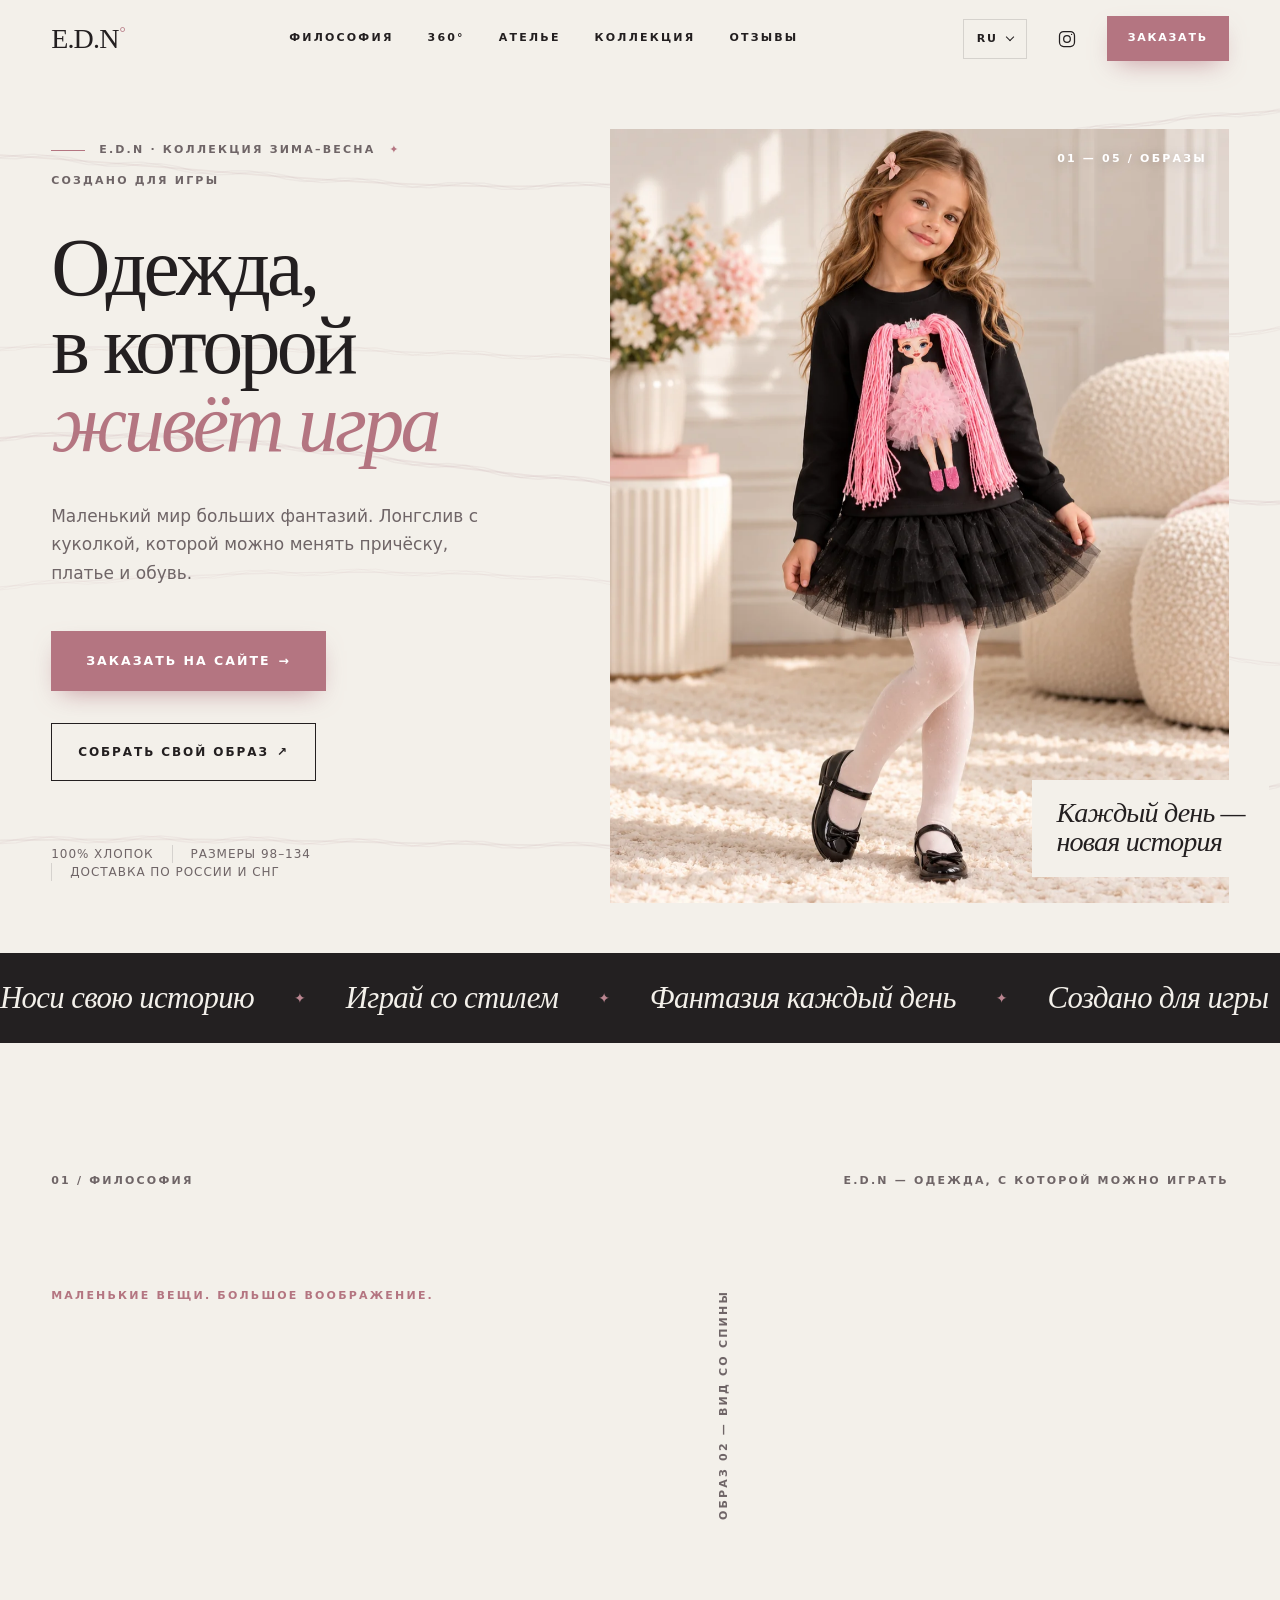
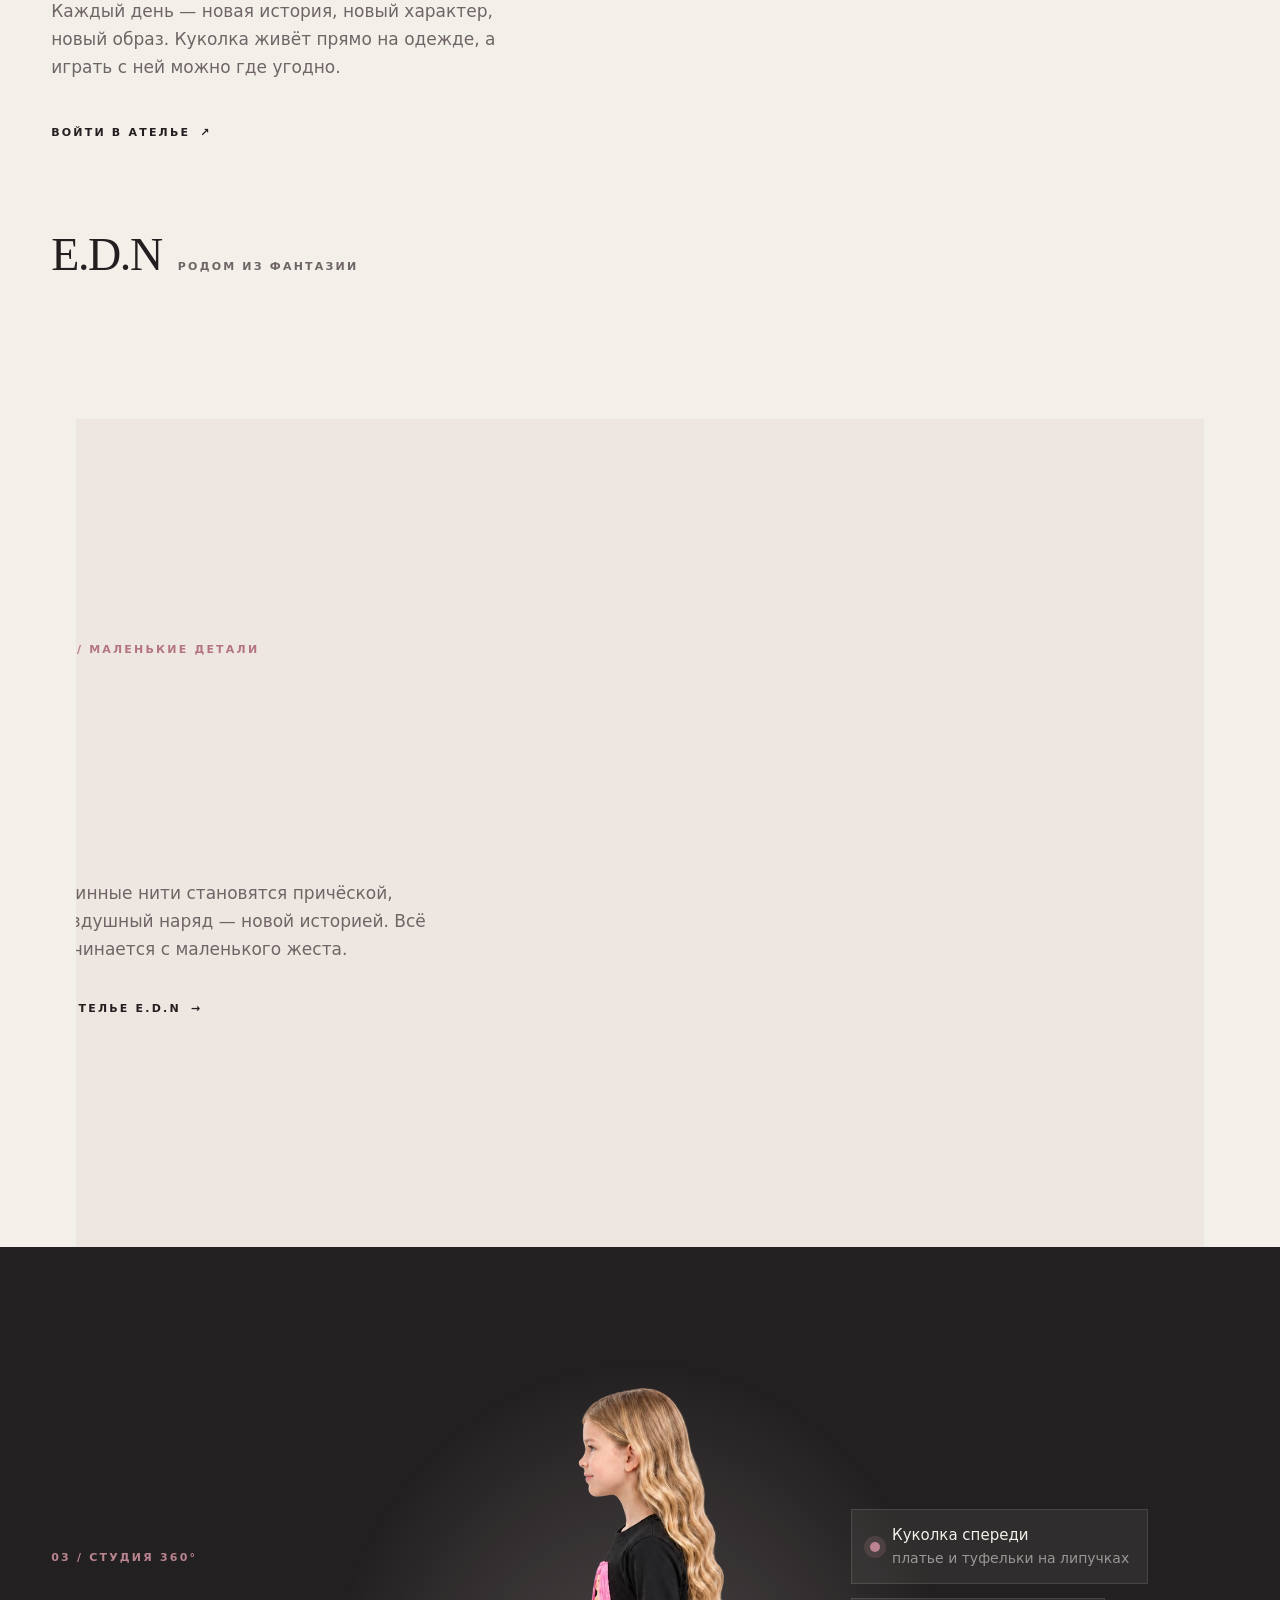
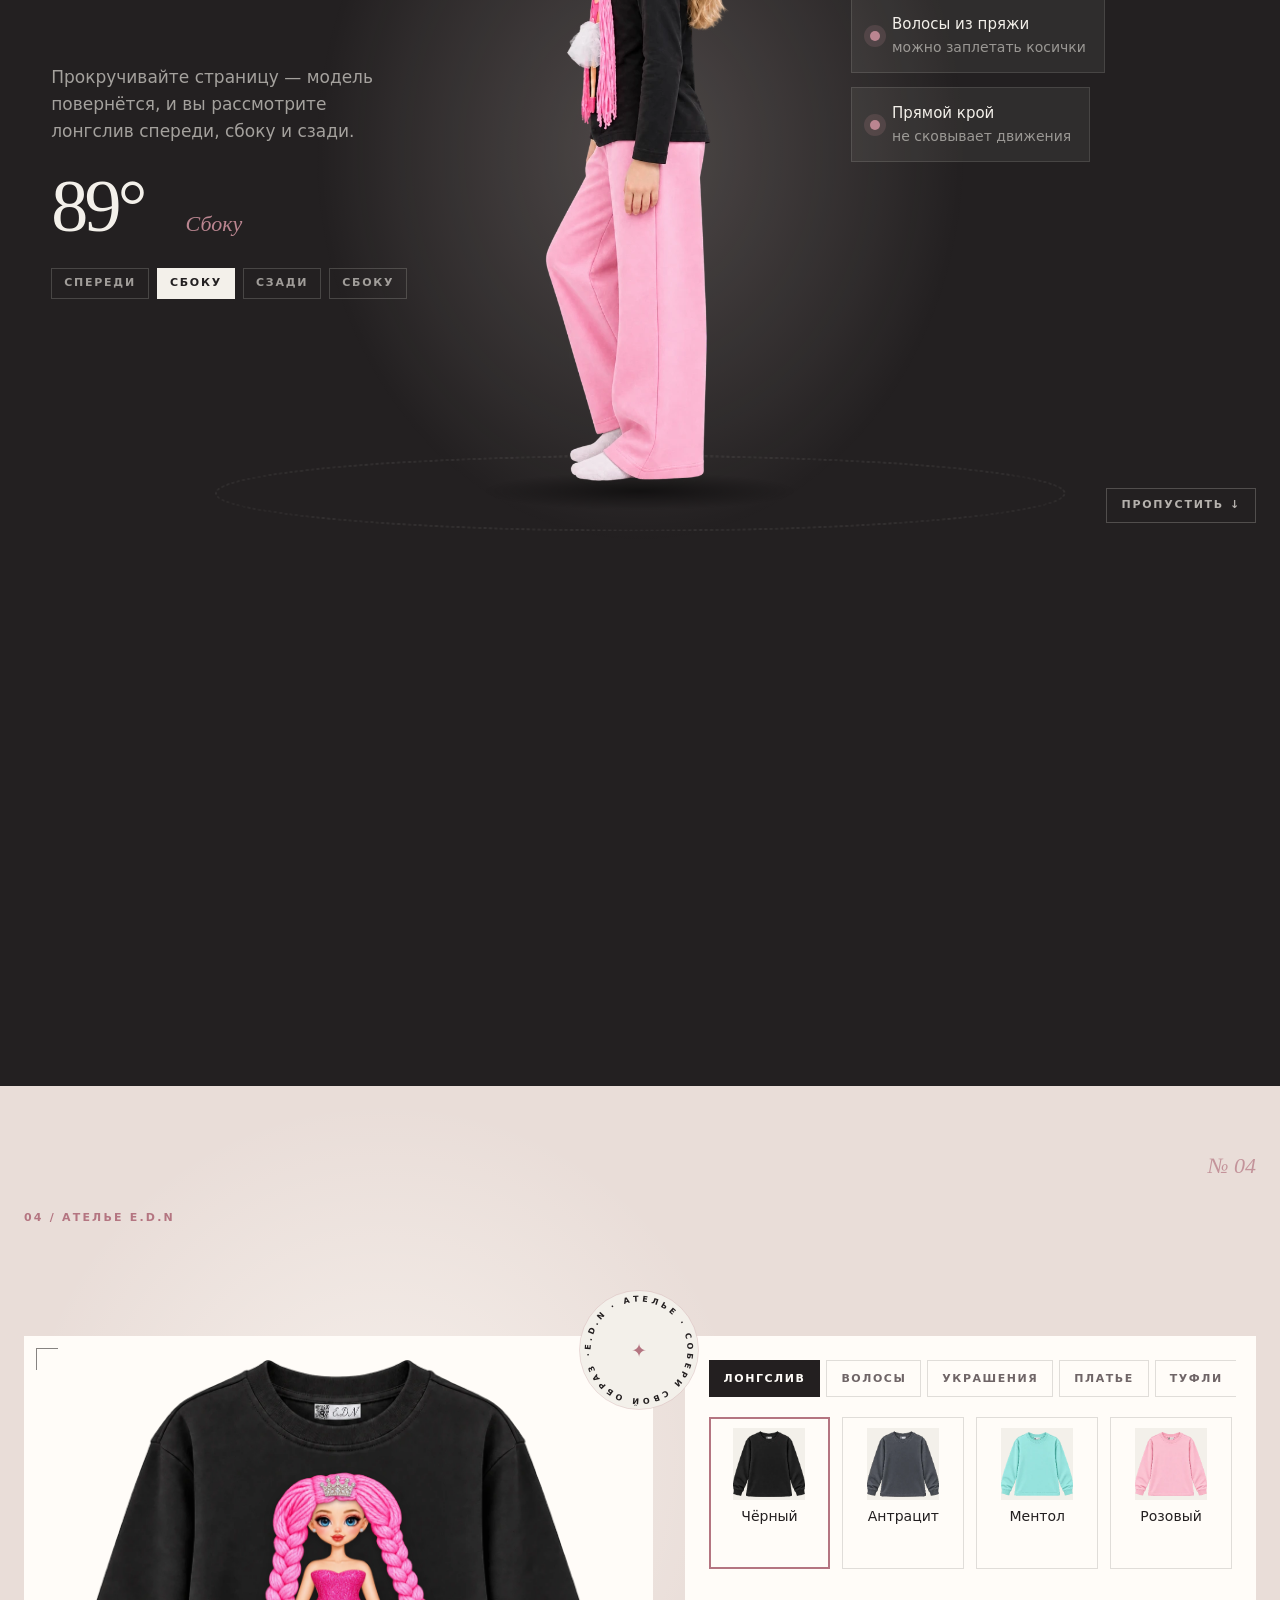
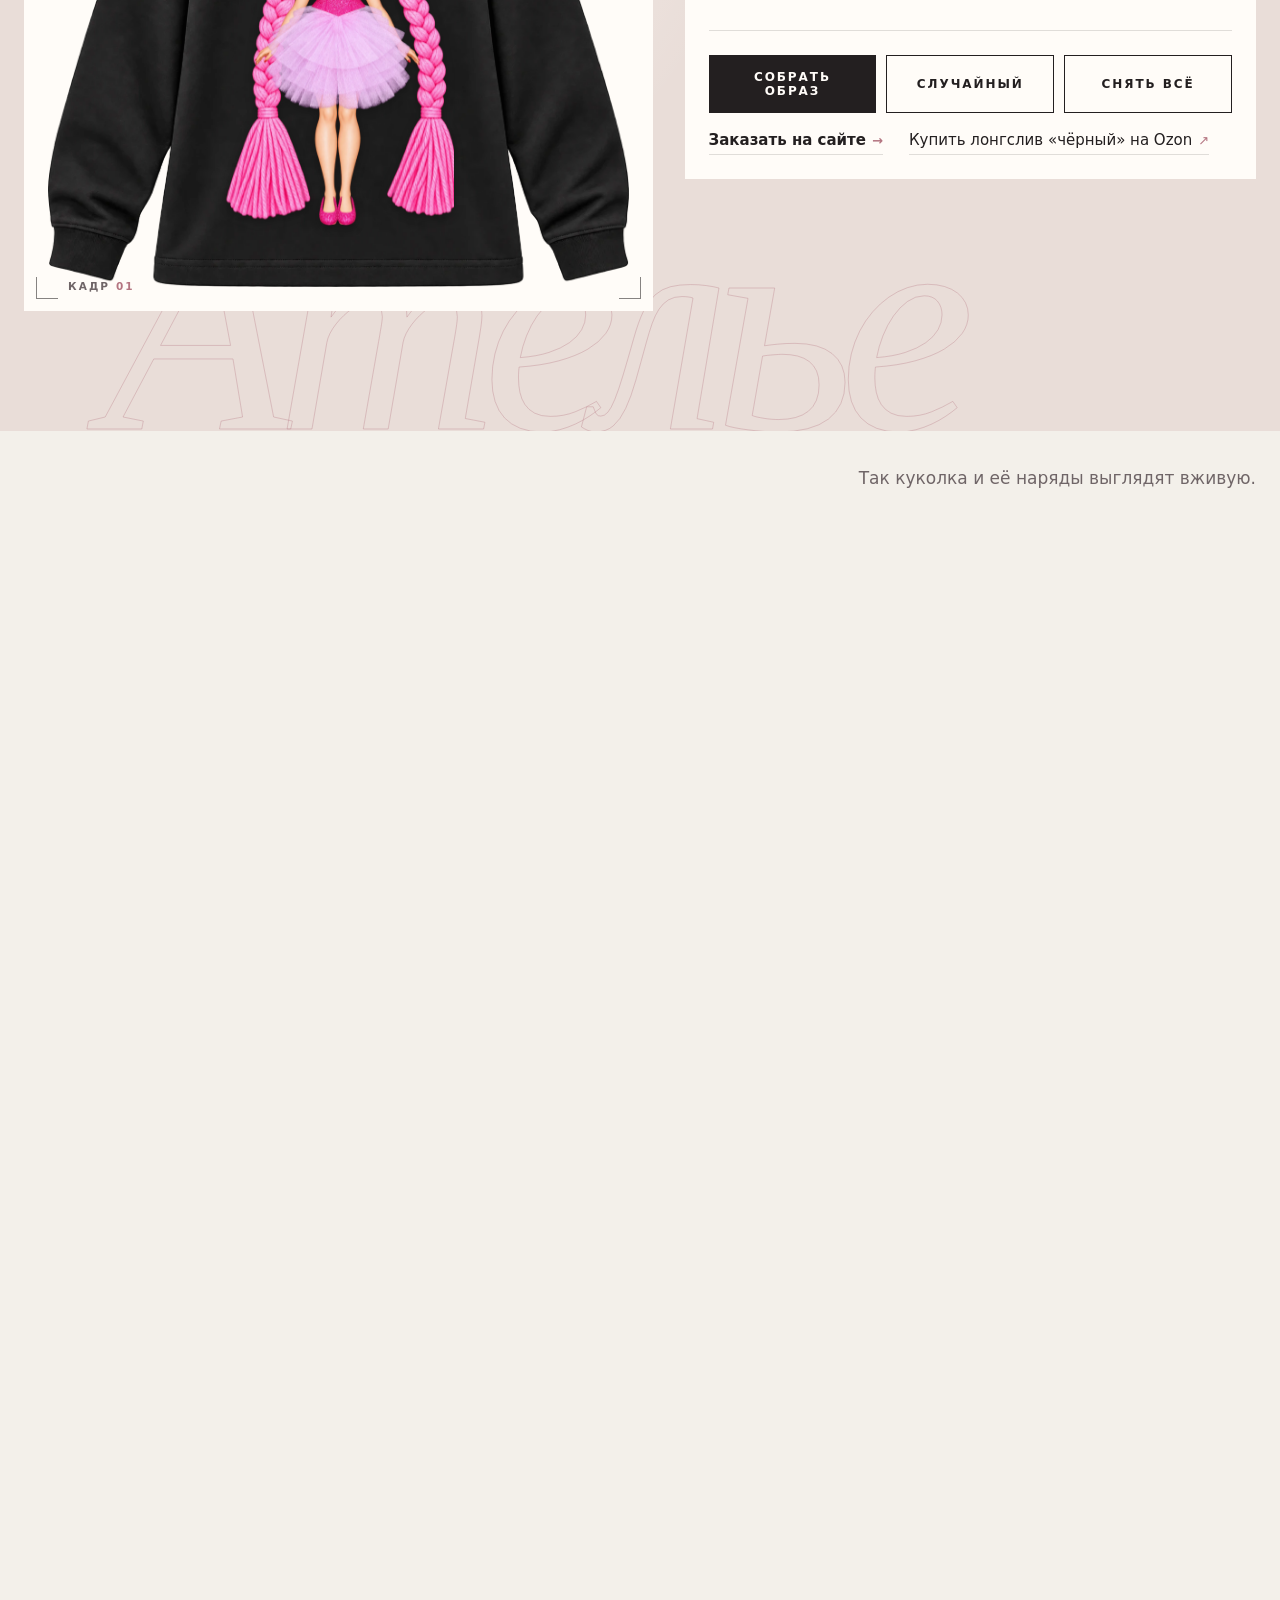
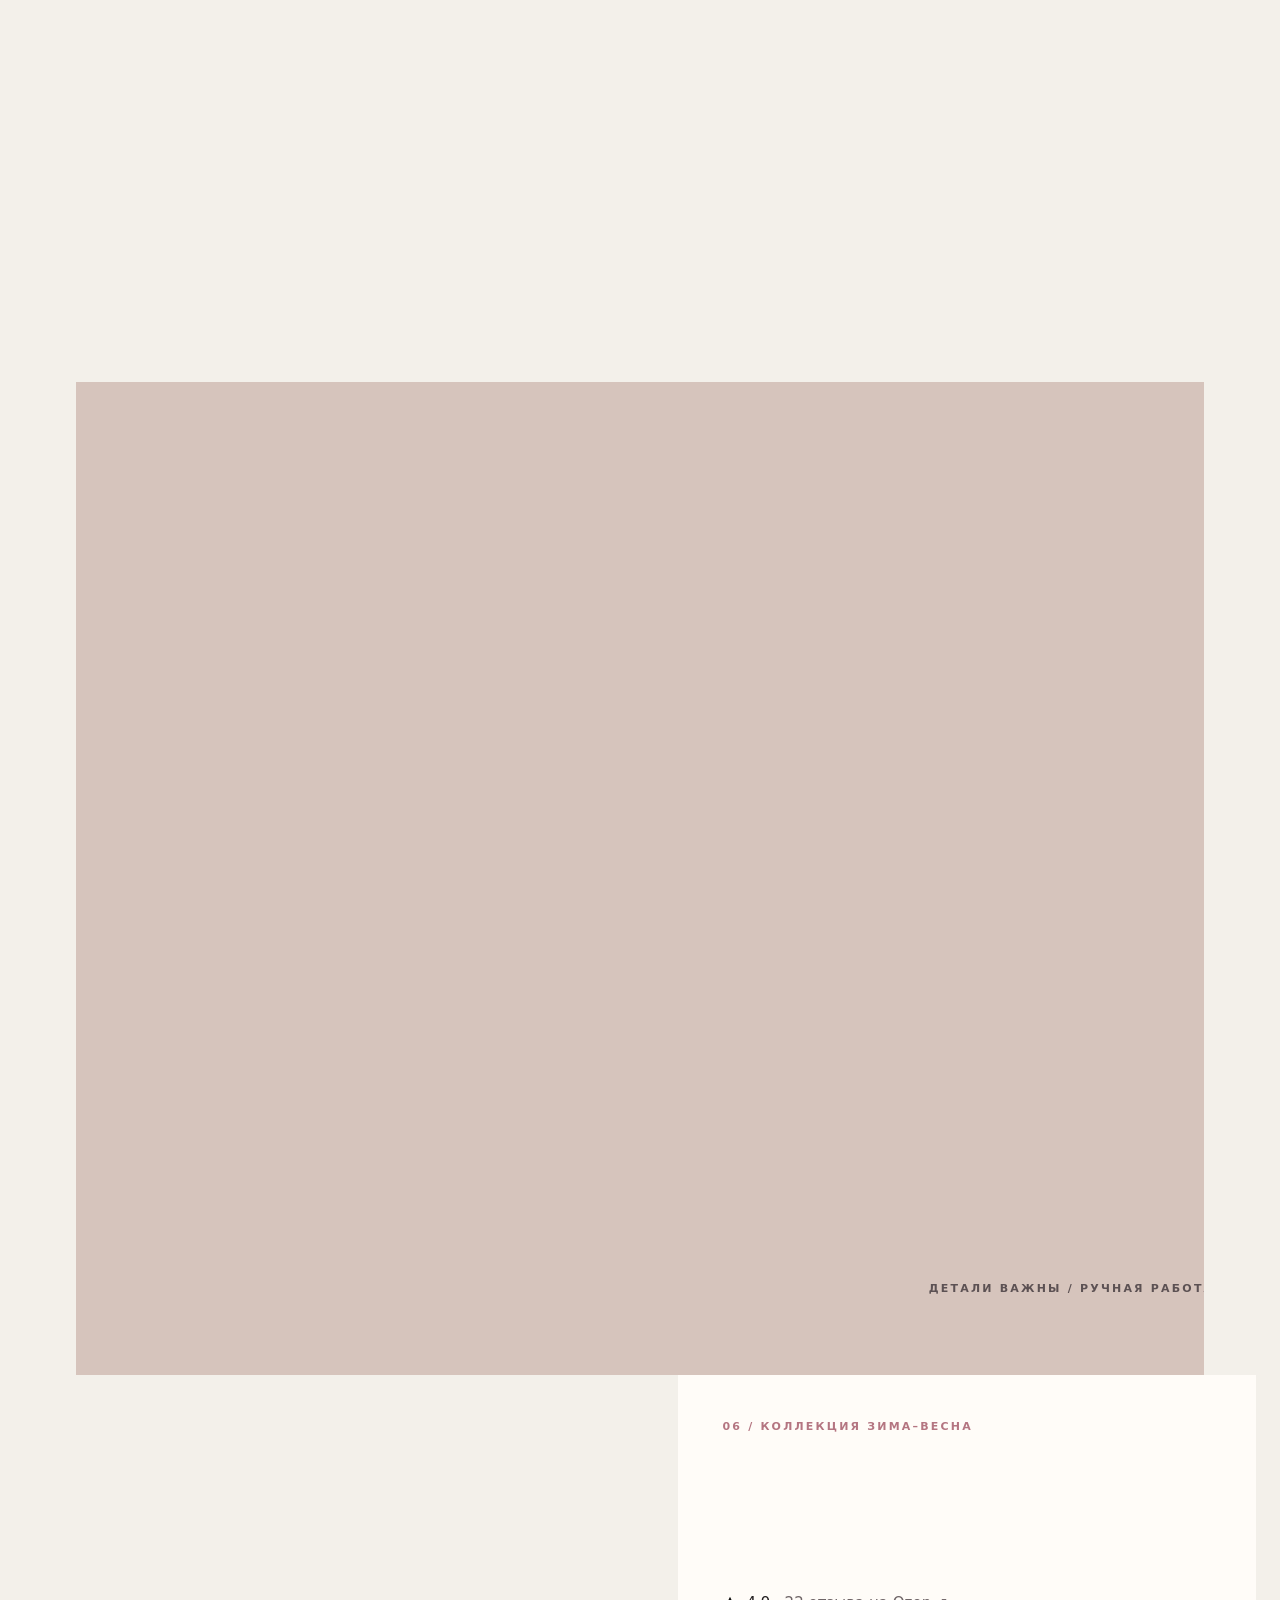
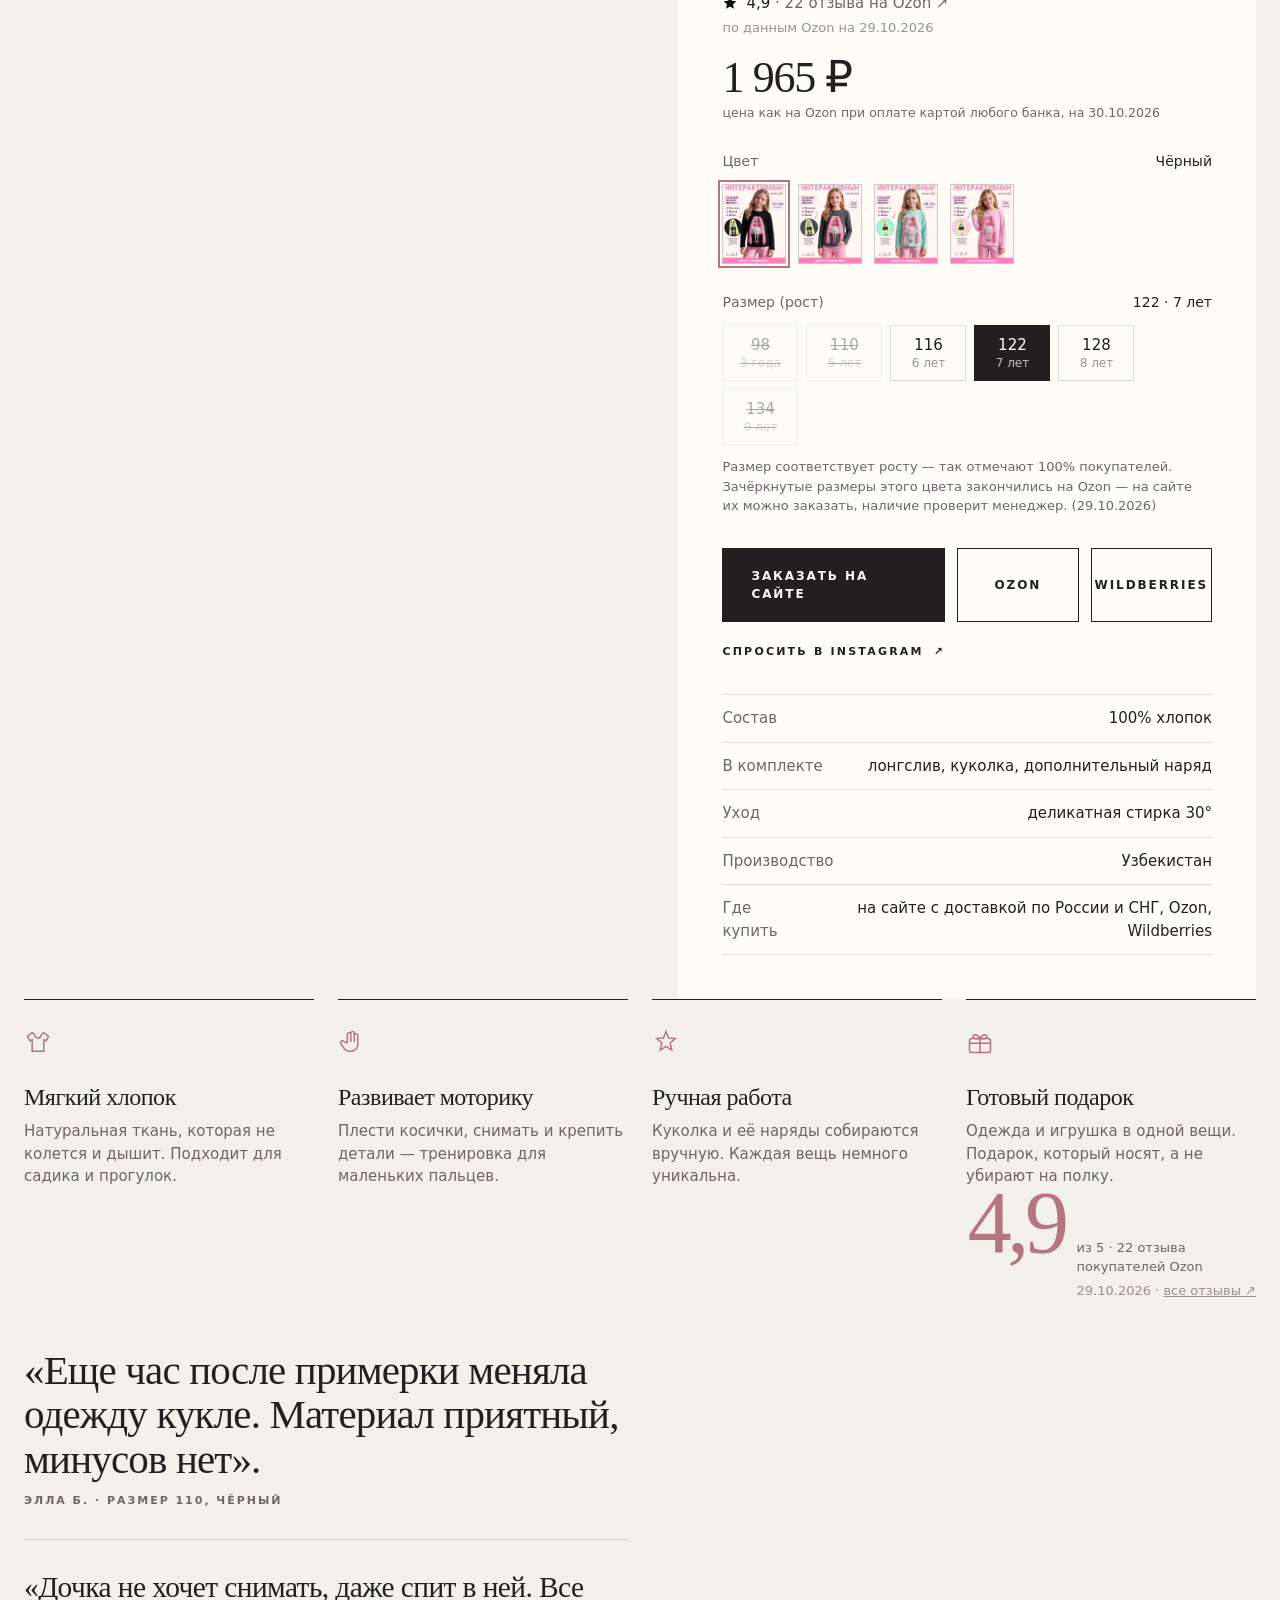
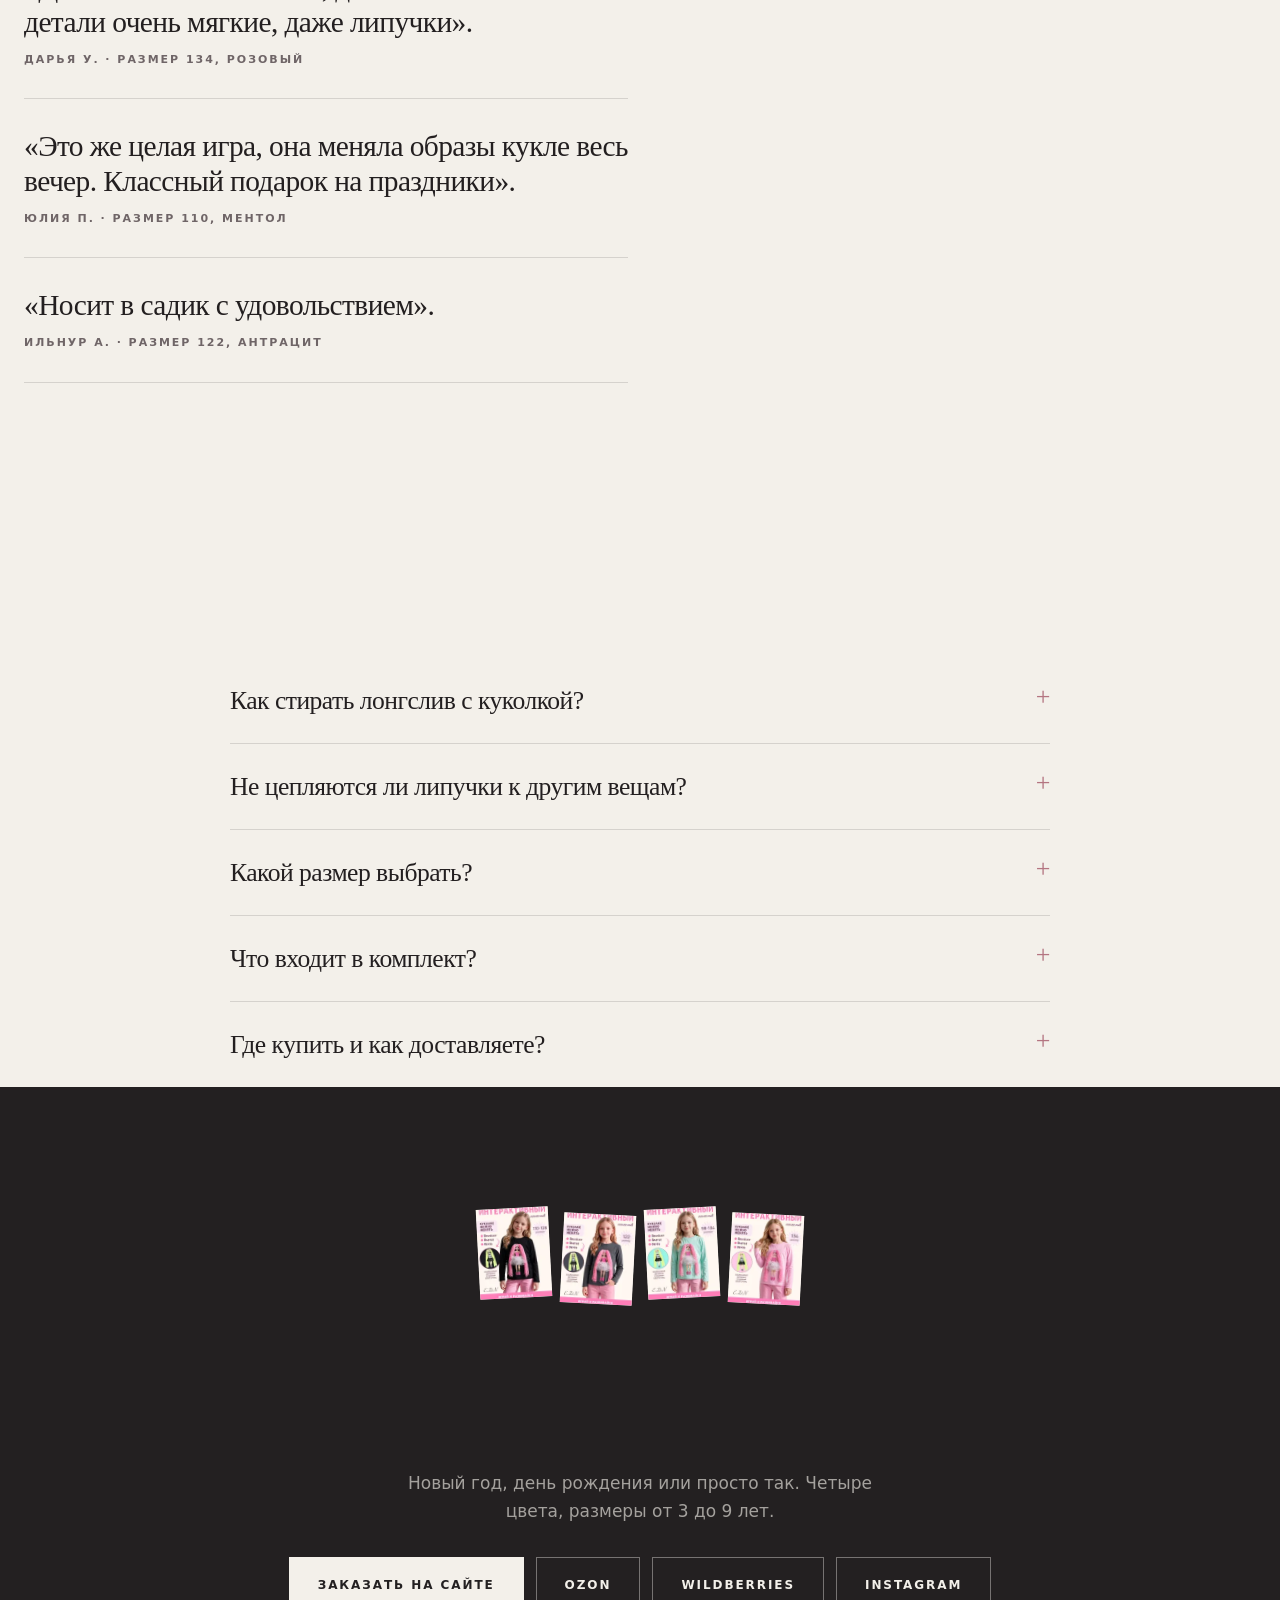
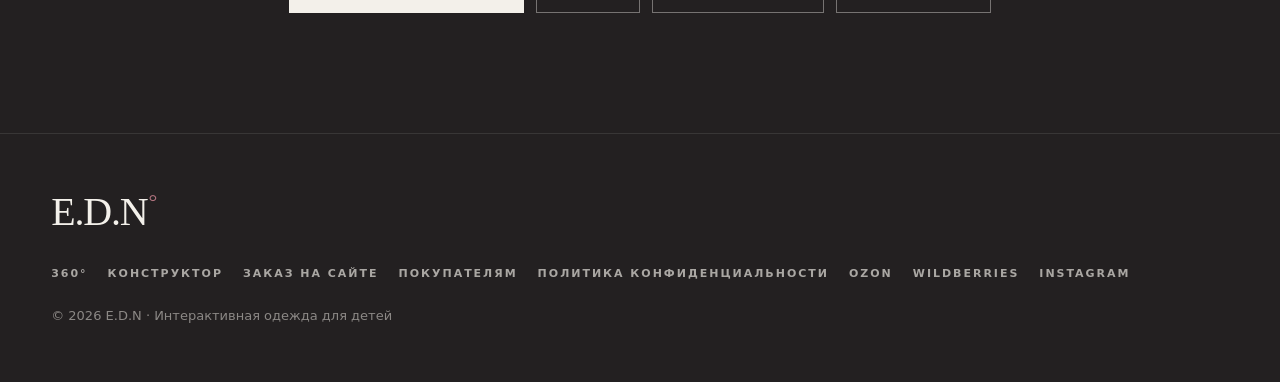
==== commit ee226a87: "Shop video: ready transparent cut-out, plays one turn and stops on the last frame" ====
--- a/index.html
+++ b/index.html
@@ -1195,21 +1195,18 @@
     .nav.scrolled { -webkit-backdrop-filter: none; backdrop-filter: none; background: rgba(243, 240, 234, .97); }
   }
 
-  /* ---------- Black longsleeve video: it sits on black, and the frame turns black with it, so no edge shows ---------- */
-  .shop-media { transition: background-color .5s ease; }
-  .shop-video { position: absolute; inset: 0; width: 100%; height: 100%; object-fit: contain; background: #000;
-    opacity: 0; pointer-events: none; transition: opacity .55s ease; }
-  .shop-media.has-video { background: #000; }
-  .shop-media.has-video .shop-video { opacity: 1; }
-  .shop-media.has-video img { opacity: 0; }
-  /* Cut-out video: the canvas shows the girl without her black box, straight on the page; the source video plays hidden.
-     Until the first frame is drawn, a still cut-out stands in. */
+  /* ---------- Black longsleeve video: the girl without any background, straight on the page.
+     The video file carries colour and transparency side by side; it plays hidden and the canvas shows the result.
+     Until the first frame is drawn (or where WebGL is missing) a still cut-out stands in. ---------- */
+  .shop-video { position: absolute; width: 1px; height: 1px; opacity: 0; pointer-events: none; }
   .shop-cut { position: absolute; inset: 0; width: 100%; height: 100%; pointer-events: none; opacity: 0; transition: opacity .55s ease;
     background: url(assets/shop-black-cut.webp) center / contain no-repeat; }
   .shop-cut.drawn { background: none; }
-  .shop-media.keyed.has-video { background: transparent; }
-  .shop-media.keyed.has-video .shop-video { opacity: 0; }
-  .shop-media.keyed.has-video .shop-cut { opacity: 1; }</style>
+  .shop-media { transition: background-color .55s ease; }
+  .shop-media img { transition: opacity .55s ease; }
+  .shop-media.has-video { background: transparent; }
+  .shop-media.has-video img { opacity: 0; }
+  .shop-media.has-video .shop-cut { opacity: 1; }</style>
 </head>
 <body>
 <canvas id="yarnBg" aria-hidden="true"></canvas>
@@ -1454,12 +1451,11 @@
   </section>
   <section class="wrap" id="shop">
     <div class="shop">
-      <div class="shop-media pop">
+      <div class="shop-media pop has-video">
         <img id="shopImg" src="assets/oz-15057978704-1000.webp" alt="Лонгслив E.D.N, цвет чёрный">
         <!-- the black longsleeve is shown on a girl in motion; the other colours keep their product photos -->
-        <video id="shopVideo" class="shop-video" muted loop playsinline preload="none" poster="assets/shop-black-poster.webp"
-          aria-label="Девочка в чёрном лонгсливе E.D.N с куколкой" src="assets/shop-black.mp4"></video>
-        <canvas id="shopCut" class="shop-cut" aria-hidden="true"></canvas>
+        <video id="shopVideo" class="shop-video" muted playsinline preload="none" aria-hidden="true" src="assets/shop-black-alpha.mp4"></video>
+        <canvas id="shopCut" class="shop-cut" role="img" aria-label="Девочка в чёрном лонгсливе E.D.N с куколкой"></canvas>
       </div>
       <div class="shop-panel pop">
         <p class="eyebrow" data-i18n="shop.eyebrow">06 / Коллекция <span data-season>осень–зима</span></p>
@@ -2350,130 +2346,44 @@
   });
   renderPick();
 
-  /* ---- Keyer: takes a video shot on pure black and draws it on a transparent canvas, the background removed.
-     A black longsleeve on a black background can't be cut by brightness alone, so, per frame, on the GPU:
-       1. matte: dark pixels become background (the backdrop is 0–13 of 255, the clothes mostly far above);
-       2. closing (grow, then shrink): small dark spots inside the figure — pupils, deep folds — are filled back in;
-       3. a further shrink trims the 2–4 px bright rim the original cut-out left (the "glow" along the outline);
-       4. soft blur feathers the edge, and a running mix with the previous frame keeps it from flickering.
-     The matte is worked at a quarter of the video's size (cheap on phones); colour comes from the full frame.
-     Returns null where WebGL is unavailable — the page then keeps the plain video. ---- */
-  function makeKeyer(video, canvas) {
-    const q = new URLSearchParams(location.search).get('key'); // ?key=close,trim,blur,lo,hi,push,hole to tune by eye
-    const [CLOSE, TRIM, BLUR, LO, HI, PUSH, HOLE] = q ? q.split(',').map(Number) : [3, 2, 1.2, 14, 30, 2.5, 4.5];
+  /* ---- Alpha player: the video file holds two pictures side by side — the colour on the left, the transparency
+     (white = the girl, black = nothing) on the right. Per frame the graphics card joins them and draws the girl
+     on a transparent canvas, so she stands right on the page. Returns null where WebGL is unavailable —
+     the page then keeps the still cut-out. ---- */
+  function makeAlphaPlayer(video, canvas) {
     let gl;
     try { gl = canvas.getContext('webgl', { alpha: true, premultipliedAlpha: true, antialias: false }); } catch (e) { gl = null; }
     if (!gl) return null;
-    gl.pixelStorei(gl.UNPACK_ALIGNMENT, 1);
-    const VS = 'attribute vec2 p;varying vec2 uv;void main(){uv=p*.5+.5;gl_Position=vec4(p,0.,1.);}';
-    const HEAD = 'precision mediump float;varying vec2 uv;uniform sampler2D src;';
-    const programs = {
-      // video texture rows run top-down, so it is read with y flipped; everything after works upright
-      // red = the matte, green = the raw brightness (the hole filling below tells fabric from backdrop by it)
-      matte: HEAD + `uniform float lo,hi;void main(){vec3 c=texture2D(src,vec2(uv.x,1.-uv.y)).rgb;float m=max(c.r,max(c.g,c.b));
-        gl_FragColor=vec4(smoothstep(lo,hi,m),m,0.,1.);}`,
-      morph: HEAD + `uniform vec2 dir;uniform float r,grow;void main(){float a=grow>.5?0.:1.;
-        for(int i=-8;i<=8;i++){if(abs(float(i))>r)continue;float v=texture2D(src,uv+dir*float(i)).r;a=grow>.5?max(a,v):min(a,v);}
-        gl_FragColor=vec4(a);}`,
-      blur: HEAD + `uniform vec2 dir;uniform float r;void main(){float s=0.,w=0.;
-        for(int i=-6;i<=6;i++){float x=float(i);float k=exp(-x*x/(2.*r*r+.0001));s+=texture2D(src,uv+dir*x).r*k;w+=k;}
-        gl_FragColor=vec4(s/w);}`,
-      // calms the edge flicker between frames; where the figure really moved the new frame wins at once (no trailing ghost)
-      settle: HEAD + `uniform sampler2D prev;uniform float k;void main(){float p=texture2D(prev,uv).r,c=texture2D(src,uv).r;
-        gl_FragColor=vec4(mix(p,c,max(k,smoothstep(.12,.3,abs(c-p)))));}`,
-      // alpha from the matte; along the edge the colour is taken a few pixels further inside the figure,
-      // so the old bright rim never reaches the screen; written premultiplied for the page to blend
-      out: HEAD + `uniform sampler2D matte,gap;uniform vec2 px;uniform float push;void main(){float a=texture2D(matte,uv).r*(1.-texture2D(gap,uv).r);
-        vec2 g=vec2(texture2D(matte,uv+vec2(px.x,0.)).r-texture2D(matte,uv-vec2(px.x,0.)).r,texture2D(matte,uv+vec2(0.,px.y)).r-texture2D(matte,uv-vec2(0.,px.y)).r);
-        float l=length(g);vec2 s=uv+(l>.001?g/l:vec2(0.))*px*push*step(a,.985);
-        vec3 c=texture2D(src,vec2(s.x,1.-s.y)).rgb;gl_FragColor=vec4(c*a,a);}`
-    };
     const compile = (type, src) => { const s = gl.createShader(type); gl.shaderSource(s, src); gl.compileShader(s); return s; };
-    const P = {};
-    for (const k in programs) {
-      const p = gl.createProgram();
-      gl.attachShader(p, compile(gl.VERTEX_SHADER, VS)); gl.attachShader(p, compile(gl.FRAGMENT_SHADER, programs[k]));
-      gl.bindAttribLocation(p, 0, 'p'); gl.linkProgram(p);
-      if (!gl.getProgramParameter(p, gl.LINK_STATUS)) return null;
-      P[k] = p;
-    }
-    const quad = gl.createBuffer(); gl.bindBuffer(gl.ARRAY_BUFFER, quad);
+    const prog = gl.createProgram();
+    gl.attachShader(prog, compile(gl.VERTEX_SHADER, 'attribute vec2 p;varying vec2 uv;void main(){uv=vec2(p.x*.5+.5,.5-p.y*.5);gl_Position=vec4(p,0.,1.);}'));
+    // edge texels of each half are kept off the seam, so the colour never borrows from the mask beside it
+    gl.attachShader(prog, compile(gl.FRAGMENT_SHADER, `precision mediump float;varying vec2 uv;uniform sampler2D frame;uniform float texel;
+      void main(){float x=clamp(uv.x*.5,texel,.5-texel);vec3 c=texture2D(frame,vec2(x,uv.y)).rgb;
+        float a=clamp((texture2D(frame,vec2(x+.5,uv.y)).r-.008)/.984,0.,1.);gl_FragColor=vec4(c*a,a);}`));
+    gl.bindAttribLocation(prog, 0, 'p'); gl.linkProgram(prog);
+    if (!gl.getProgramParameter(prog, gl.LINK_STATUS)) return null;
+    gl.useProgram(prog);
+    gl.bindBuffer(gl.ARRAY_BUFFER, gl.createBuffer());
     gl.bufferData(gl.ARRAY_BUFFER, new Float32Array([-1, -1, 1, -1, -1, 1, 1, 1]), gl.STATIC_DRAW);
     gl.enableVertexAttribArray(0); gl.vertexAttribPointer(0, 2, gl.FLOAT, false, 0, 0);
-    const tex = () => { const t = gl.createTexture(); gl.bindTexture(gl.TEXTURE_2D, t);
-      gl.texParameteri(gl.TEXTURE_2D, gl.TEXTURE_MIN_FILTER, gl.LINEAR); gl.texParameteri(gl.TEXTURE_2D, gl.TEXTURE_MAG_FILTER, gl.LINEAR);
-      gl.texParameteri(gl.TEXTURE_2D, gl.TEXTURE_WRAP_S, gl.CLAMP_TO_EDGE); gl.texParameteri(gl.TEXTURE_2D, gl.TEXTURE_WRAP_T, gl.CLAMP_TO_EDGE); return t; };
-    const videoTex = tex();
-    let mw = 0, mh = 0, buf = [], hist = [], histIdx = 0, fresh = true;
-    function target(w, h) { const t = tex(); gl.texImage2D(gl.TEXTURE_2D, 0, gl.RGBA, w, h, 0, gl.RGBA, gl.UNSIGNED_BYTE, null);
-      const f = gl.createFramebuffer(); gl.bindFramebuffer(gl.FRAMEBUFFER, f); gl.framebufferTexture2D(gl.FRAMEBUFFER, gl.COLOR_ATTACHMENT0, gl.TEXTURE_2D, t, 0); return { t, f }; }
-    function pass(prog, from, to, uni) {
-      gl.useProgram(prog); gl.bindFramebuffer(gl.FRAMEBUFFER, to ? to.f : null);
-      if (to) gl.viewport(0, 0, mw, mh);
-      gl.activeTexture(gl.TEXTURE0); gl.bindTexture(gl.TEXTURE_2D, from); gl.uniform1i(gl.getUniformLocation(prog, 'src'), 0);
-      let unit = 1;
-      for (const k in uni) { const u = uni[k], loc = gl.getUniformLocation(prog, k);
-        if (u.tex) { gl.activeTexture(gl.TEXTURE0 + unit); gl.bindTexture(gl.TEXTURE_2D, u.tex); gl.uniform1i(loc, unit++); }
-        else if (Array.isArray(u)) gl.uniform2fv(loc, u); else gl.uniform1f(loc, u); }
-      gl.drawArrays(gl.TRIANGLE_STRIP, 0, 4);
-    }
-    // background is the darkness that reaches the frame's border; dark patches enclosed by the figure are
-    // filled in — folds of the black longsleeve, pupils — unless they are as pitch-black as the backdrop
-    // (the gap between the legs), which stays see-through — and is cut out again after the edge smoothing,
-    // which would otherwise close such a narrow gap
-    let px, seen, queue, gaps;
-    const gapTex = tex();
-    function fillHoles(t) {
-      const n = mw * mh;
-      if (!px) { px = new Uint8Array(n * 4); seen = new Uint8Array(n); queue = new Int32Array(n); gaps = new Uint8Array(n); }
-      gaps.fill(0);
-      gl.bindFramebuffer(gl.FRAMEBUFFER, t.f); gl.readPixels(0, 0, mw, mh, gl.RGBA, gl.UNSIGNED_BYTE, px);
-      seen.fill(0);
-      let head = 0, tail = 0;
-      const push = i => { if (!seen[i] && px[i * 4] < 128) { seen[i] = 1; queue[tail++] = i; } };
-      for (let x = 0; x < mw; x++) { push(x); push(n - mw + x); }
-      for (let y = 0; y < mh; y++) { push(y * mw); push(y * mw + mw - 1); }
-      while (head < tail) { const i = queue[head++], x = i % mw;
-        if (x > 0) push(i - 1); if (x < mw - 1) push(i + 1); if (i >= mw) push(i - mw); if (i < n - mw) push(i + mw); }
-      for (let s = 0; s < n; s++) {
-        if (seen[s] || px[s * 4] >= 128) continue;
-        head = tail = 0; push(s);
-        let sum = 0;
-        while (head < tail) { const i = queue[head++], x = i % mw; sum += px[i * 4 + 1];
-          if (x > 0) push(i - 1); if (x < mw - 1) push(i + 1); if (i >= mw) push(i - mw); if (i < n - mw) push(i + mw); }
-        const fill = sum / tail > HOLE;
-        for (let k = 0; k < tail; k++) if (fill) px[queue[k] * 4] = 255; else gaps[queue[k]] = 255;
-      }
-      for (let i = 0; i < n; i++) if (!seen[i]) px[i * 4] = 255;
-      gl.bindTexture(gl.TEXTURE_2D, t.t); gl.texImage2D(gl.TEXTURE_2D, 0, gl.RGBA, mw, mh, 0, gl.RGBA, gl.UNSIGNED_BYTE, px);
-      gl.bindTexture(gl.TEXTURE_2D, gapTex); gl.texImage2D(gl.TEXTURE_2D, 0, gl.LUMINANCE, mw, mh, 0, gl.LUMINANCE, gl.UNSIGNED_BYTE, gaps);
-    }
-    let lastTime = -1;
-    function draw(restart) {
-      const vw = video.videoWidth, vh = video.videoHeight;
+    gl.bindTexture(gl.TEXTURE_2D, gl.createTexture());
+    for (const p of [gl.TEXTURE_MIN_FILTER, gl.TEXTURE_MAG_FILTER]) gl.texParameteri(gl.TEXTURE_2D, p, gl.LINEAR);
+    for (const p of [gl.TEXTURE_WRAP_S, gl.TEXTURE_WRAP_T]) gl.texParameteri(gl.TEXTURE_2D, p, gl.CLAMP_TO_EDGE);
+    gl.uniform1i(gl.getUniformLocation(prog, 'frame'), 0);
+    const texelLoc = gl.getUniformLocation(prog, 'texel');
+    function draw() {
+      const vw = video.videoWidth / 2, vh = video.videoHeight;
       if (!vw || video.readyState < 2) return;
-      // a jump (seek, or the loop starting over) has nothing to settle against
-      if (restart === true || video.currentTime < lastTime) fresh = true;
-      lastTime = video.currentTime;
-      if (!mw) { mw = Math.round(vw / 4); mh = Math.round(vh / 4); buf = [target(mw, mh), target(mw, mh)]; hist = [target(mw, mh), target(mw, mh)]; }
-      gl.bindTexture(gl.TEXTURE_2D, videoTex);
       gl.texImage2D(gl.TEXTURE_2D, 0, gl.RGBA, gl.RGBA, gl.UNSIGNED_BYTE, video);
-      const sx = [1 / mw, 0], sy = [0, 1 / mh], [A, B] = buf;
-      pass(P.matte, videoTex, A, { lo: LO / 255, hi: HI / 255 });
-      fillHoles(A);
-      pass(P.morph, A.t, B, { dir: sx, r: CLOSE, grow: 1 }); pass(P.morph, B.t, A, { dir: sy, r: CLOSE, grow: 1 });
-      pass(P.morph, A.t, B, { dir: sx, r: CLOSE + TRIM, grow: 0 }); pass(P.morph, B.t, A, { dir: sy, r: CLOSE + TRIM, grow: 0 });
-      pass(P.blur, A.t, B, { dir: sx, r: BLUR }); pass(P.blur, B.t, A, { dir: sy, r: BLUR });
-      const prev = hist[histIdx], next = hist[1 - histIdx];
-      pass(P.settle, A.t, next, { prev: { tex: prev.t }, k: fresh ? 1 : 0.55 });
-      histIdx = 1 - histIdx; fresh = false;
-      // final picture: fit the whole video into the canvas (like object-fit: contain), transparent around it
+      gl.uniform1f(texelLoc, .5 / video.videoWidth);
+      // fit the girl into the canvas (like object-fit: contain), transparent around her
       const dpr = Math.min(window.devicePixelRatio || 1, 2), cw = Math.round(canvas.clientWidth * dpr), ch = Math.round(canvas.clientHeight * dpr);
       if (canvas.width !== cw || canvas.height !== ch) { canvas.width = cw; canvas.height = ch; }
       const s = Math.min(cw / vw, ch / vh), w = Math.round(vw * s), h = Math.round(vh * s);
-      gl.bindFramebuffer(gl.FRAMEBUFFER, null); gl.viewport(0, 0, cw, ch); gl.clearColor(0, 0, 0, 0); gl.clear(gl.COLOR_BUFFER_BIT);
+      gl.viewport(0, 0, cw, ch); gl.clearColor(0, 0, 0, 0); gl.clear(gl.COLOR_BUFFER_BIT);
       gl.viewport((cw - w) >> 1, (ch - h) >> 1, w, h);
-      pass(P.out, videoTex, null, { matte: { tex: next.t }, gap: { tex: gapTex }, px: [1 / mw, 1 / mh], push: PUSH });
+      gl.drawArrays(gl.TRIANGLE_STRIP, 0, 4);
       canvas.classList.add('drawn');
     }
     let running = false;
@@ -2481,33 +2391,34 @@
       if (video.requestVideoFrameCallback) video.requestVideoFrameCallback(tick); else requestAnimationFrame(tick); };
     return {
       draw,
-      run(on) { if (on === running) return; running = on; if (on) { fresh = true; tick(); } }
+      run(on) { if (on === running) return; running = on; if (on) tick(); }
     };
   }
 
-  /* The black longsleeve plays as a short looping video of a girl wearing it; other colours show their photo.
-     The video loads only when the shop is near, plays only while it is on screen, and stays a still frame
-     for visitors who ask for less motion. */
+  /* The black longsleeve shows a short video of the girl turning once in it; other colours show their photo.
+     The video loads only when the shop is near and plays once, while it is on screen; then she stays on the last
+     frame (no endless loop). Visitors who ask for less motion see the still first frame. */
   const shopVideo = document.getElementById('shopVideo');
   const shopMedia = shopImg.parentElement;
   let shopVisible = false;
-  // the girl is cut out of her black background on the graphics card and laid over the page (no box around her)
-  const keyer = makeKeyer(shopVideo, document.getElementById('shopCut'));
-  if (keyer) shopMedia.classList.add('keyed');
+  const player = makeAlphaPlayer(shopVideo, document.getElementById('shopCut'));
   function playShopVideo() {
-    const on = shopMedia.classList.contains('has-video') && shopVisible && !reduced;
+    const on = !!player && shopMedia.classList.contains('has-video') && shopVisible && !reduced && !shopVideo.ended;
     if (on) { const p = shopVideo.play(); if (p) p.catch(() => {}); } else shopVideo.pause();
-    if (keyer) keyer.run(on);
+    if (player) player.run(on);
   }
   function showShopMedia() {
     shopMedia.classList.toggle('has-video', pick.colour === 'black');
     playShopVideo();
   }
-  // still visitors (less motion) and a paused video still get the cut-out first frame
-  shopVideo.addEventListener('loadeddata', () => keyer && keyer.draw(true));
-  shopVideo.addEventListener('seeked', () => keyer && keyer.draw(true));
+  if (player) {
+    shopVideo.addEventListener('loadeddata', () => player.draw());
+    shopVideo.addEventListener('seeked', () => player.draw());
+    // the turn is over: draw the very last frame and stop — she stays standing like that
+    shopVideo.addEventListener('ended', () => { player.draw(); player.run(false); });
+  }
   new IntersectionObserver(entries => entries.forEach(en => {
-    if (en.isIntersecting && shopVideo.preload === 'none') shopVideo.preload = 'auto';
+    if (en.isIntersecting && player && shopVideo.preload === 'none') shopVideo.preload = 'auto';
   }), { rootMargin: '120% 0px' }).observe(shopMedia);
   new IntersectionObserver(entries => entries.forEach(en => { shopVisible = en.isIntersecting; playShopVideo(); }), { threshold: 0.2 }).observe(shopMedia);
   document.addEventListener('visibilitychange', () => { if (document.hidden) shopVideo.pause(); else playShopVideo(); });
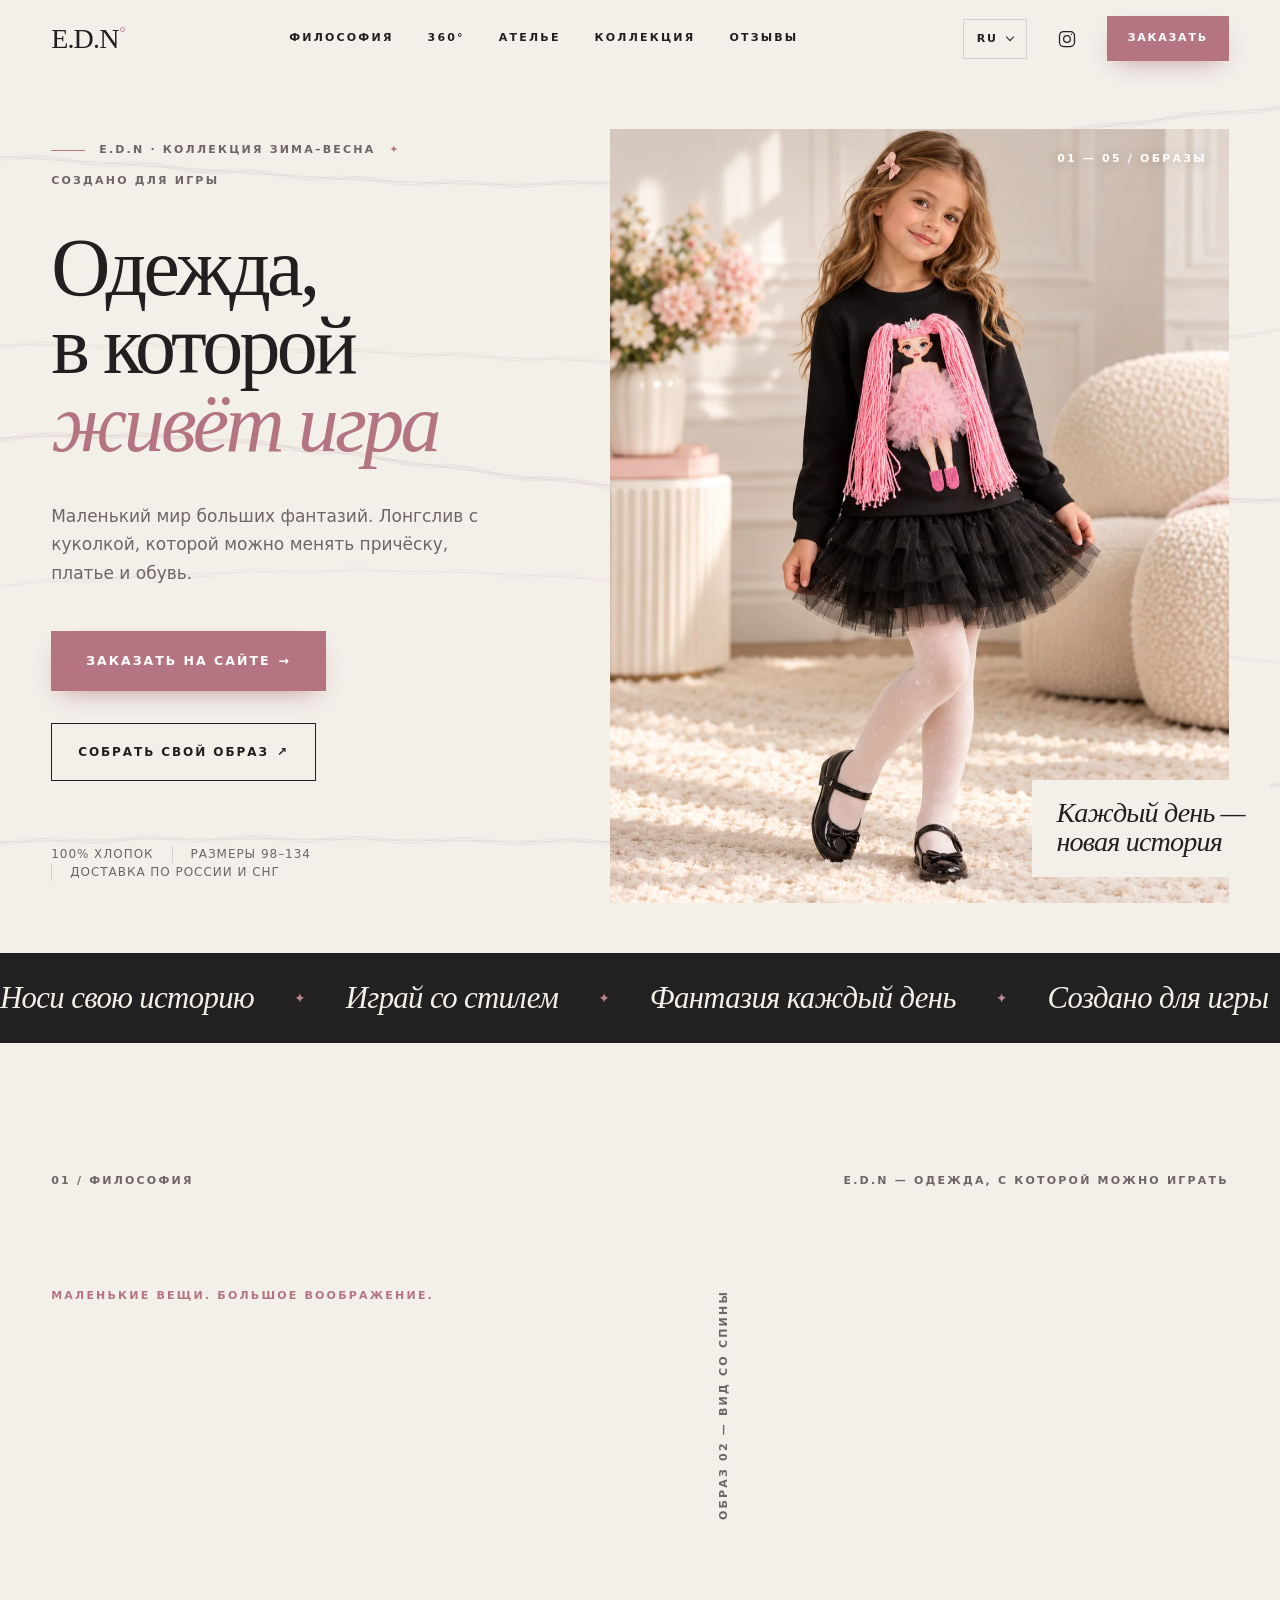
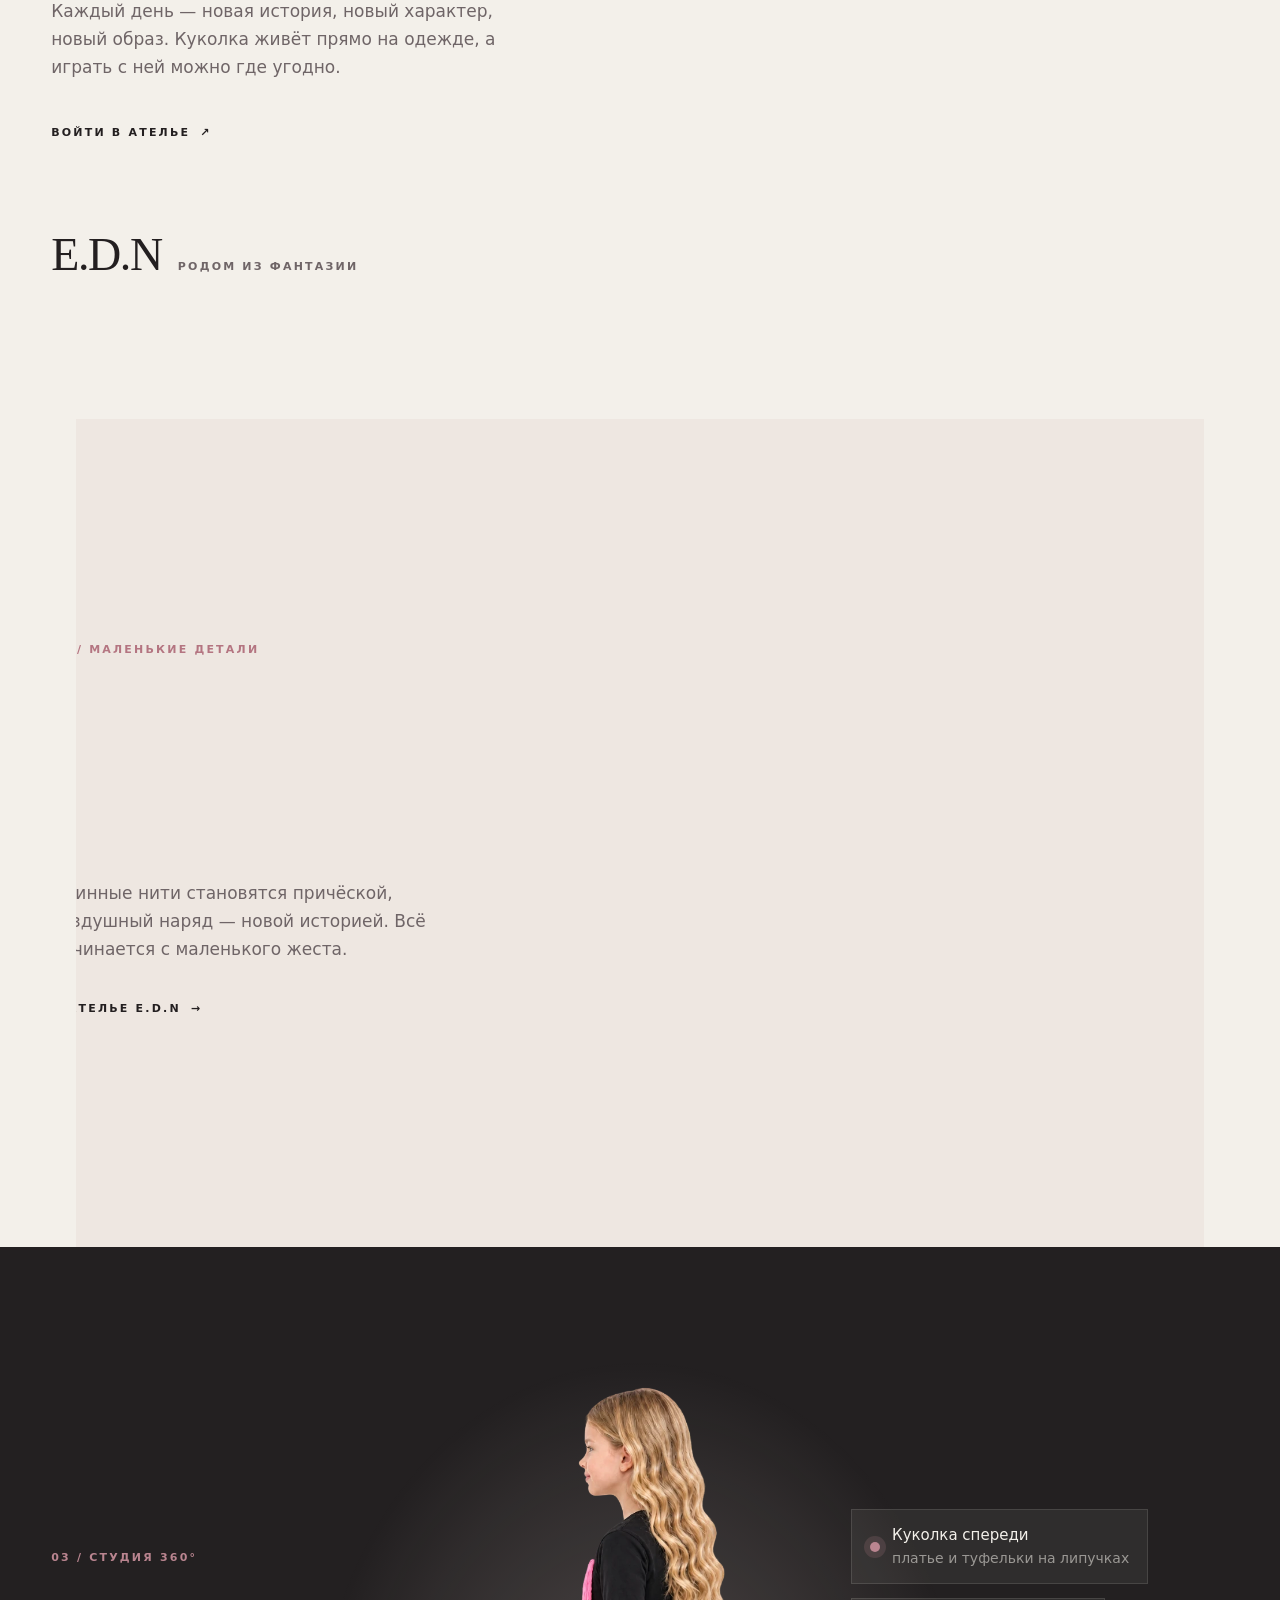
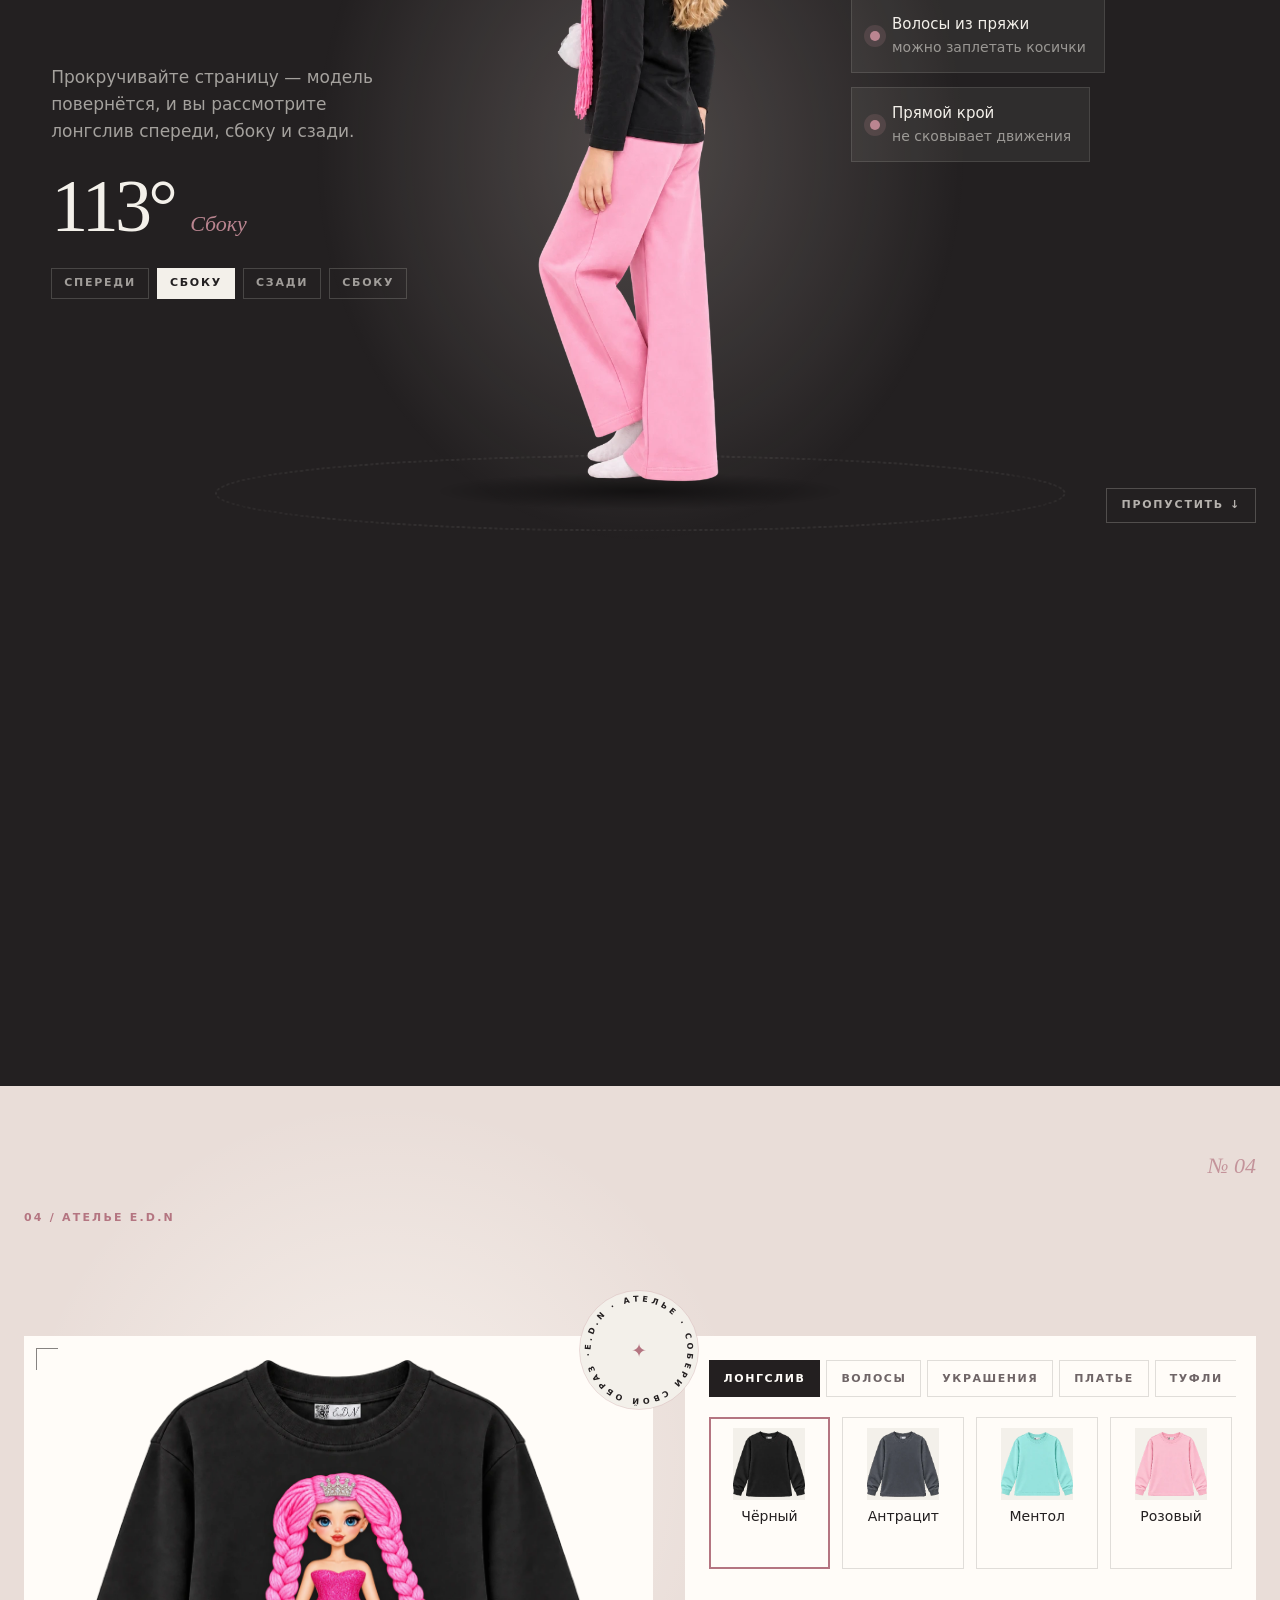
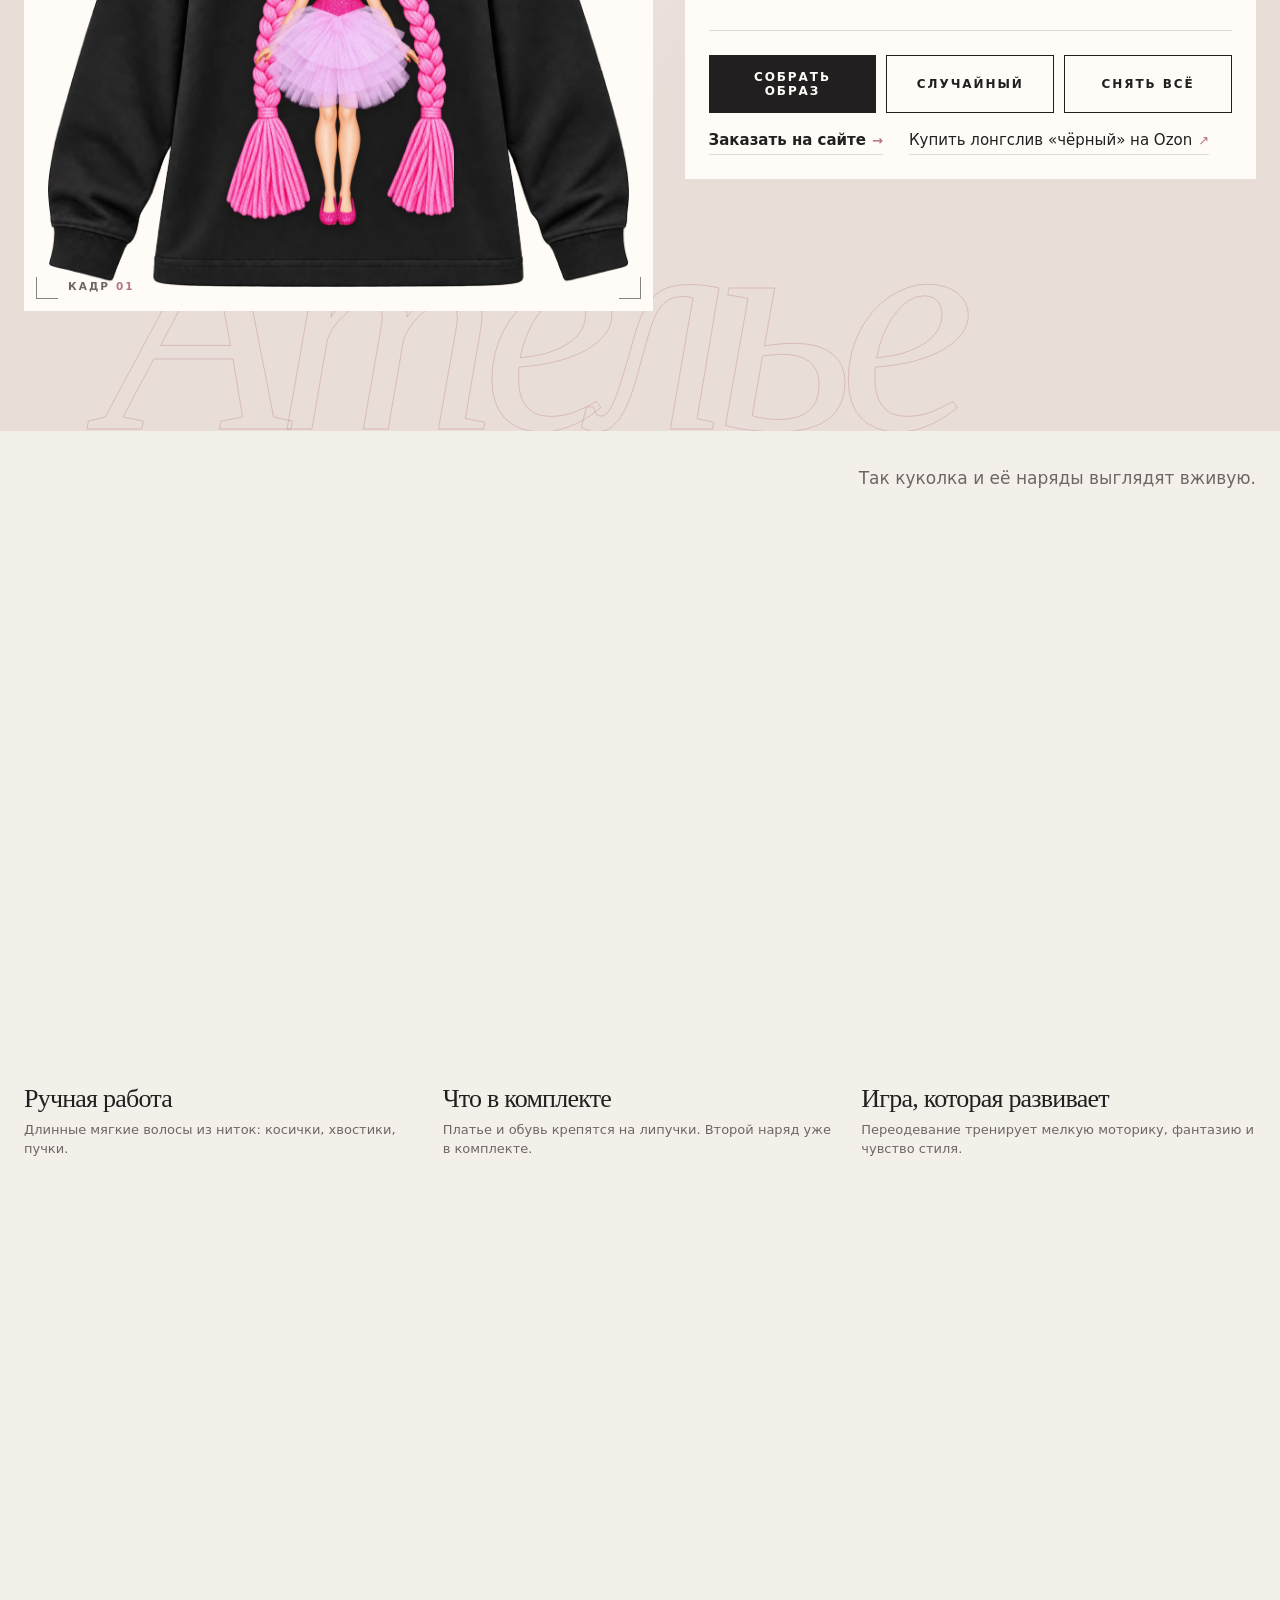
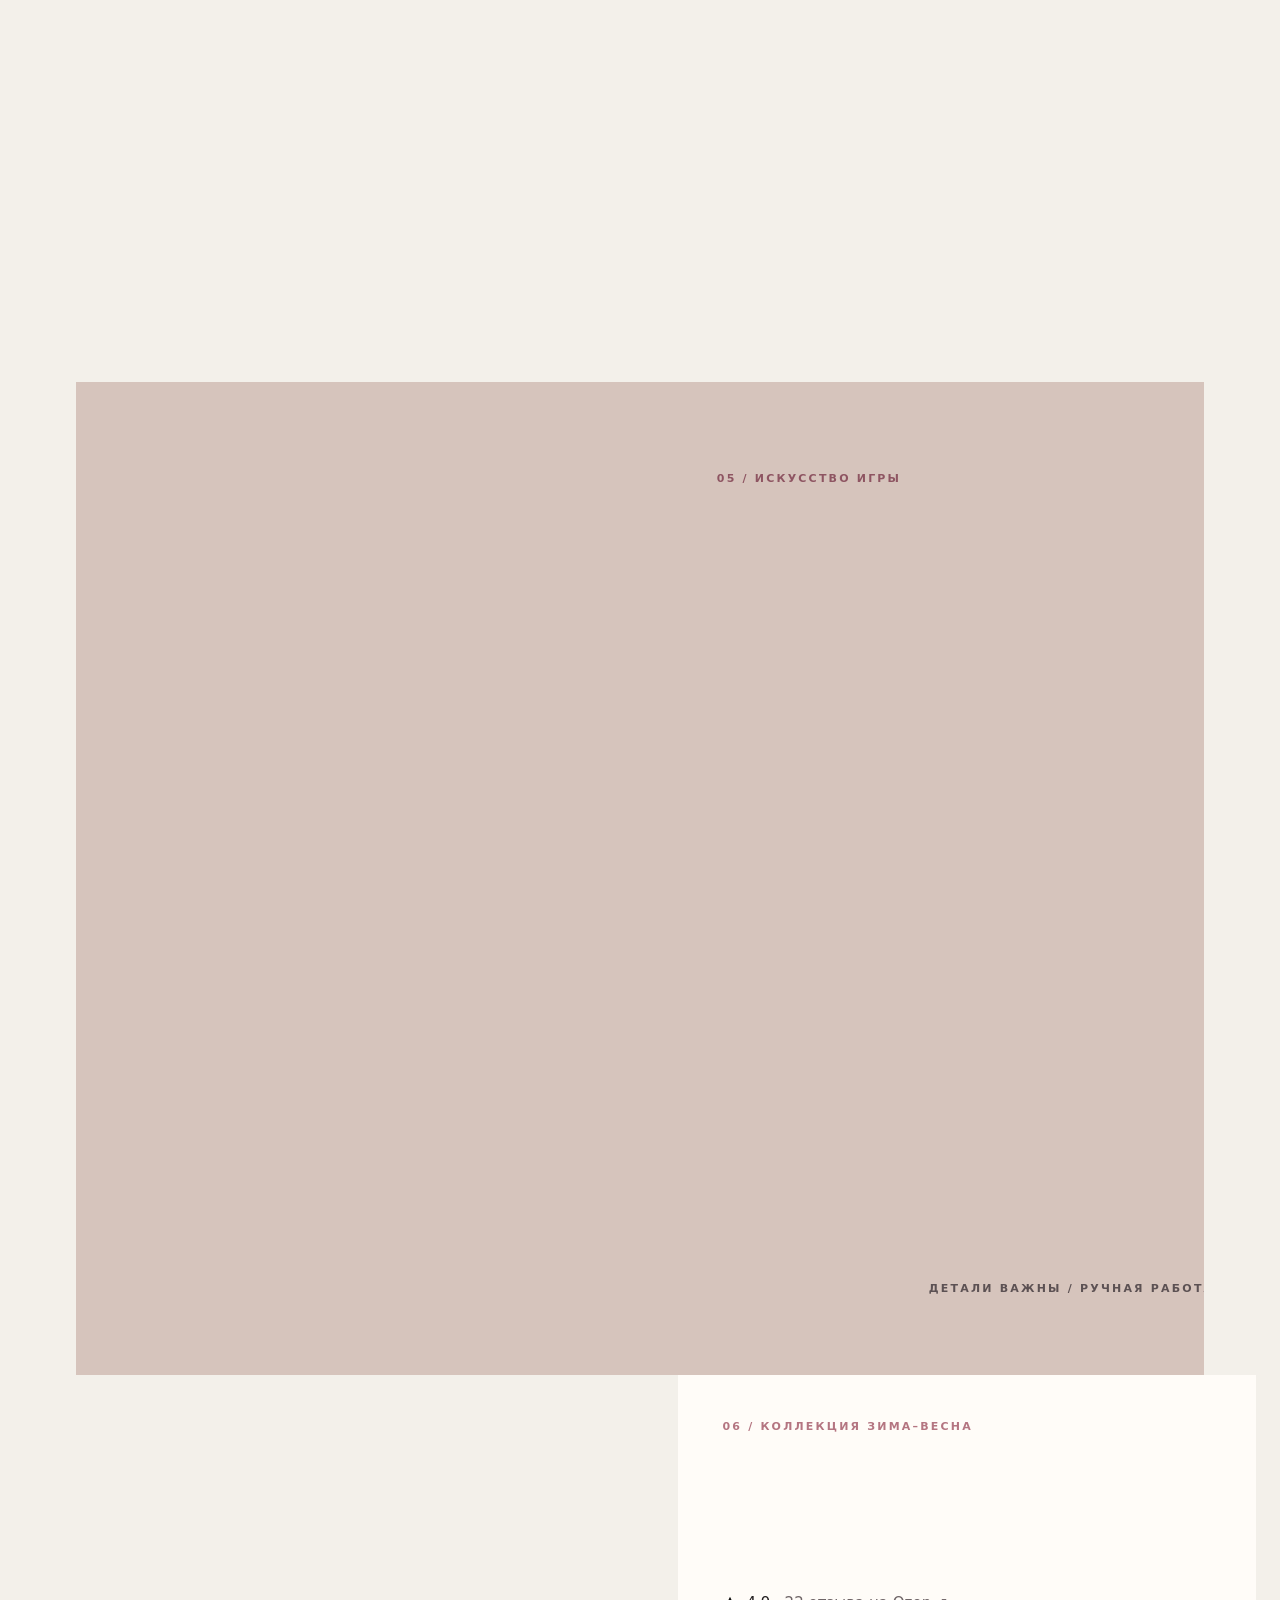
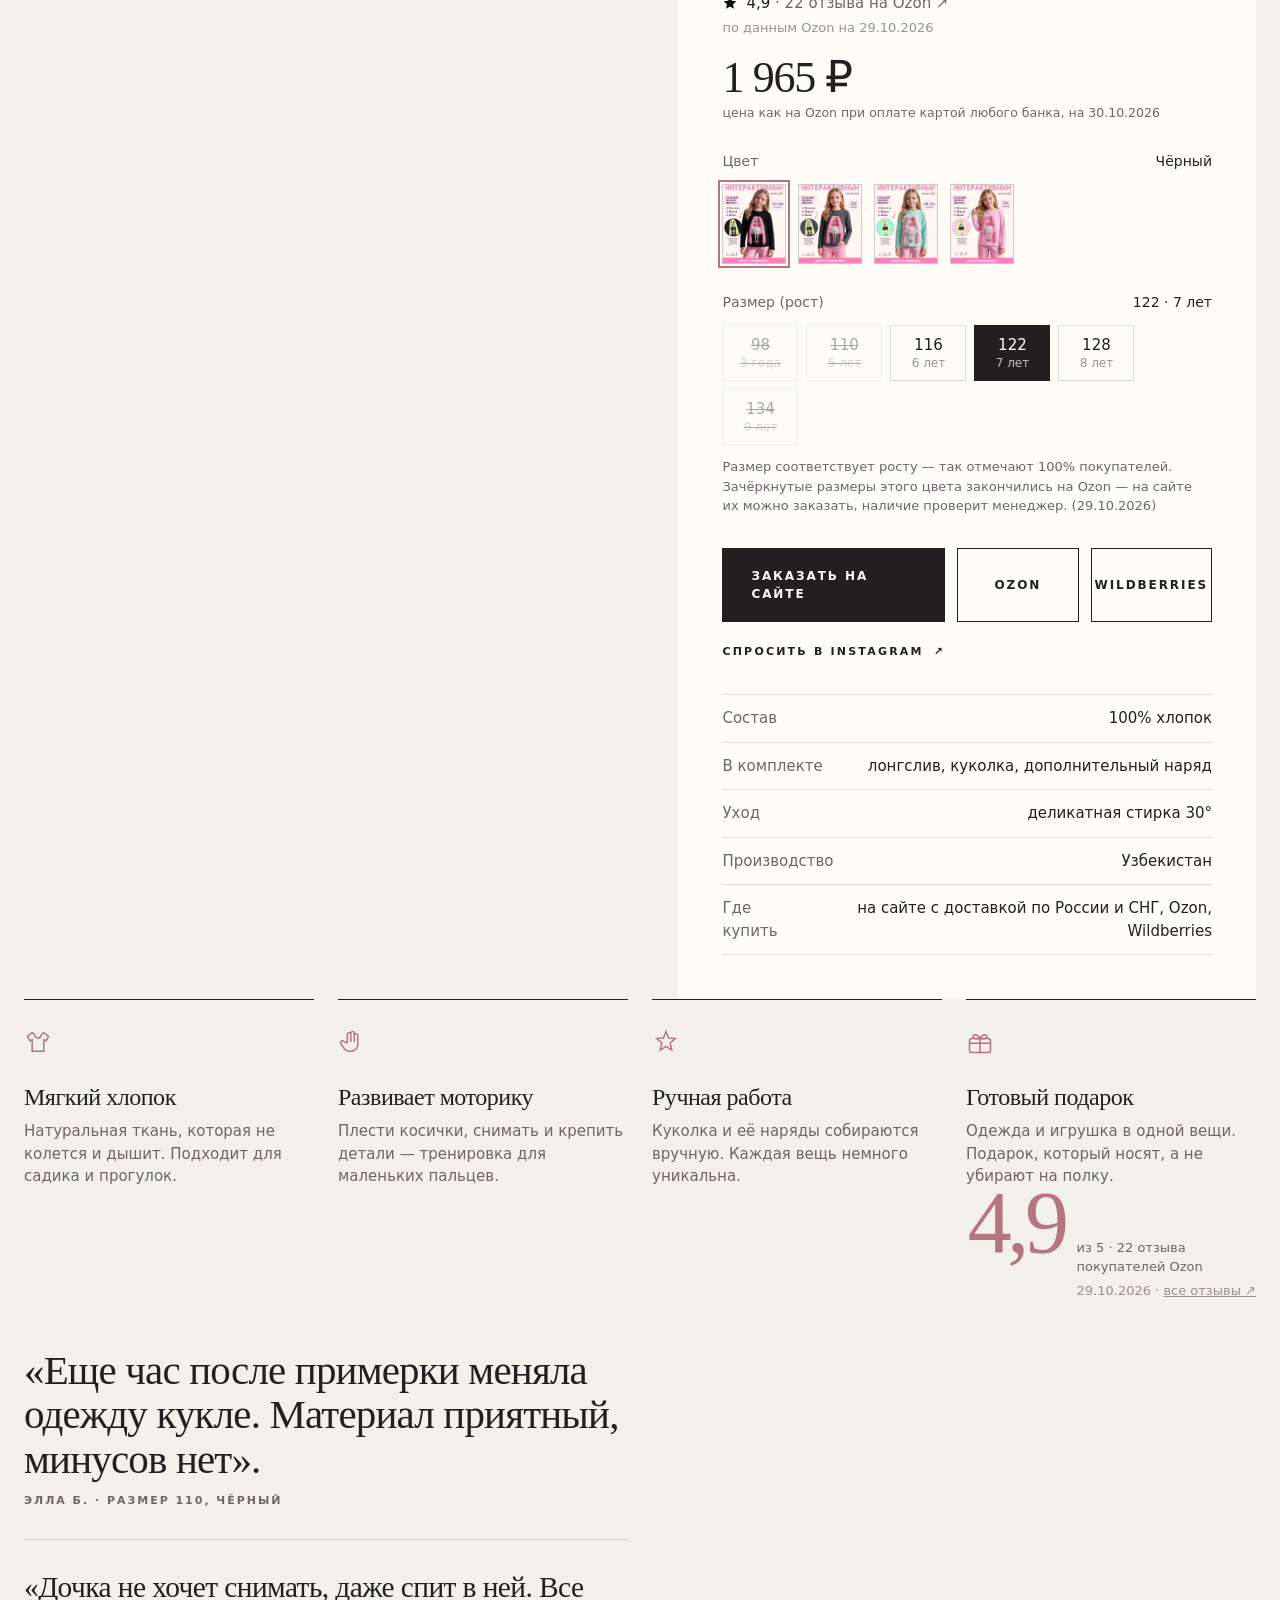
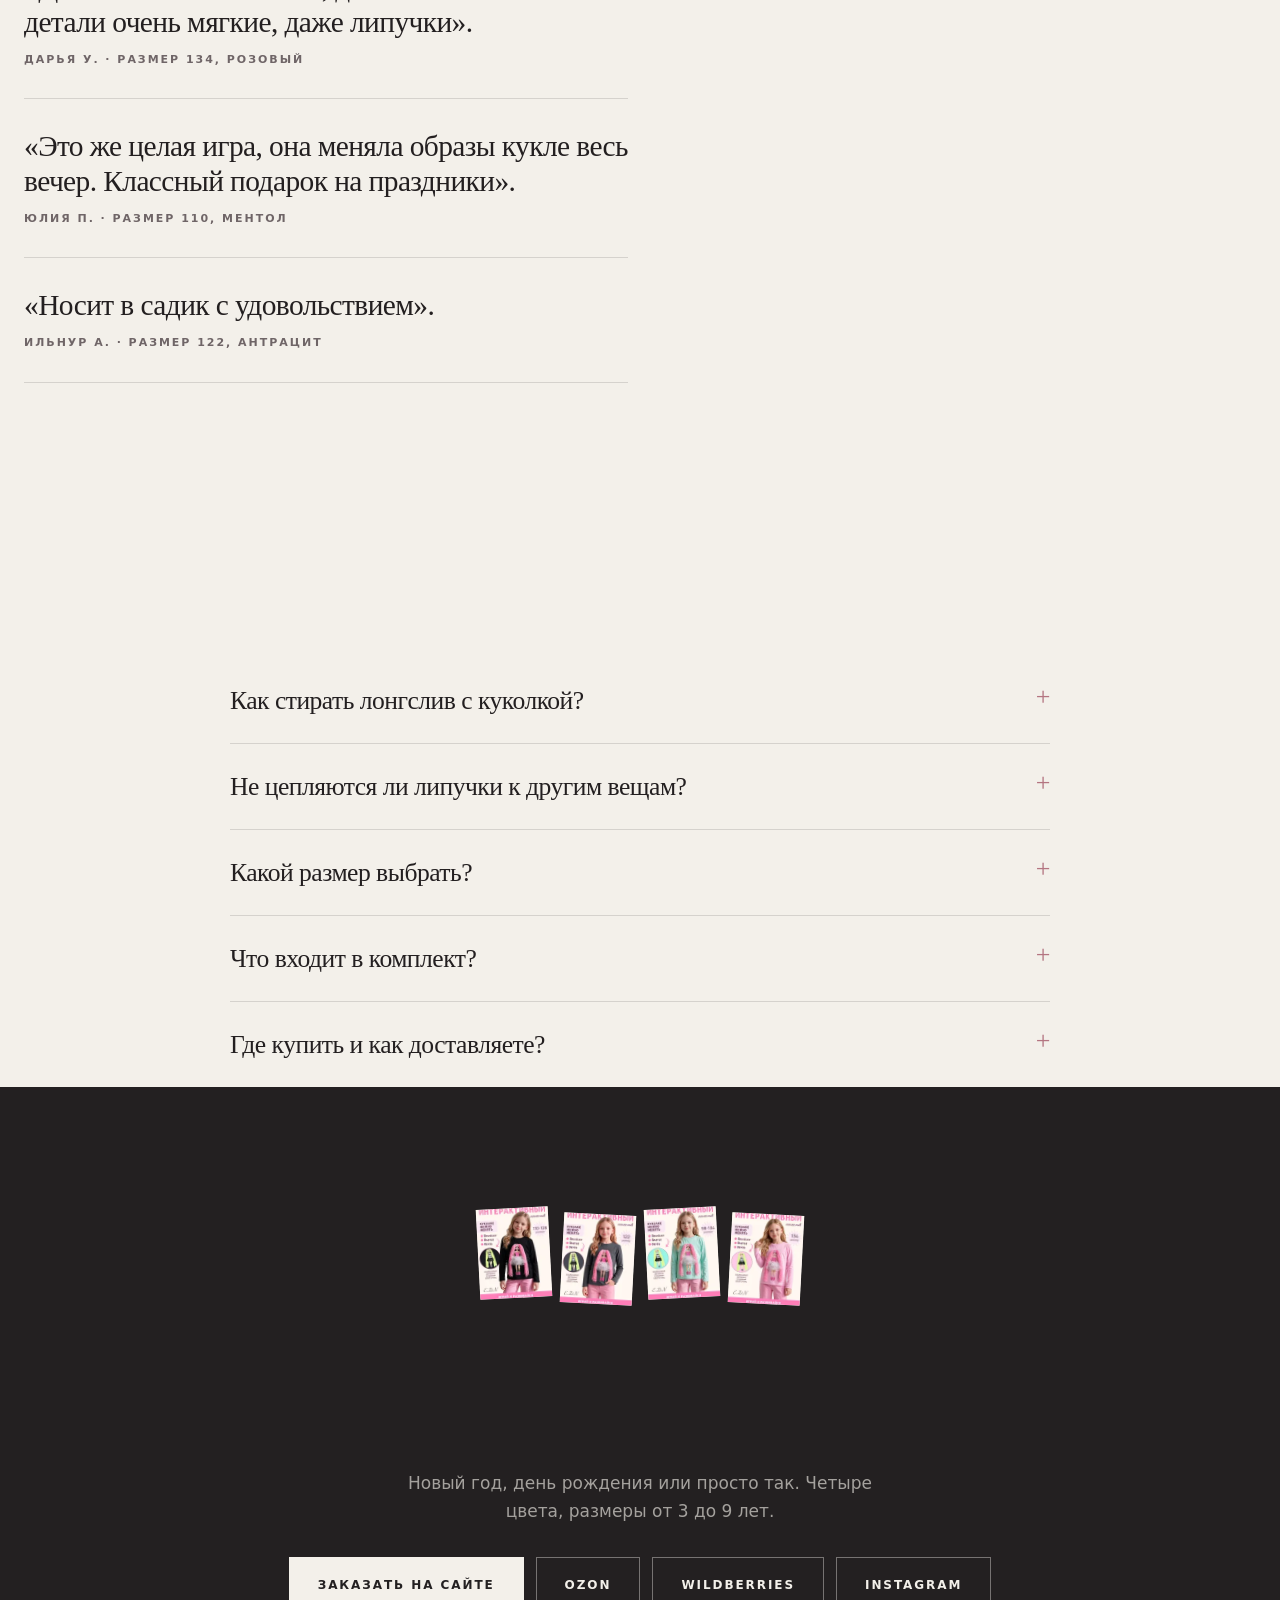
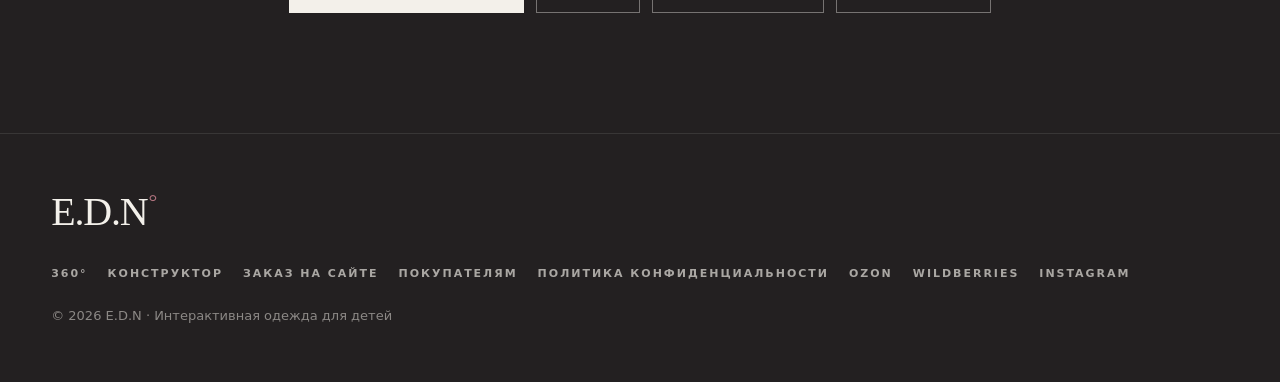
==== commit b85da88a: "Shop video: one more turn when the black swatch is picked again or the page is reopened" ====
--- a/index.html
+++ b/index.html
@@ -2319,7 +2319,7 @@
       btn.setAttribute('aria-pressed', 'true');
       pick.colour = btn.dataset.colour;
       renderPick();
-      showShopMedia();
+      showShopMedia(true);
       // phones: if the photo has slid up under the header, bring it back so the new colour is seen at once
       if (matchMedia('(max-width: 860px)').matches) {
         const r = shopImg.parentElement.getBoundingClientRect();
@@ -2397,7 +2397,8 @@
 
   /* The black longsleeve shows a short video of the girl turning once in it; other colours show their photo.
      The video loads only when the shop is near and plays once, while it is on screen; then she stays on the last
-     frame (no endless loop). Visitors who ask for less motion see the still first frame. */
+     frame (no endless loop) until the black swatch is clicked again or the page is opened anew.
+     Visitors who ask for less motion see the still first frame. */
   const shopVideo = document.getElementById('shopVideo');
   const shopMedia = shopImg.parentElement;
   let shopVisible = false;
@@ -2407,10 +2408,14 @@
     if (on) { const p = shopVideo.play(); if (p) p.catch(() => {}); } else shopVideo.pause();
     if (player) player.run(on);
   }
-  function showShopMedia() {
+  // restart = the black longsleeve was picked again: she turns once more from the start
+  function showShopMedia(restart) {
     shopMedia.classList.toggle('has-video', pick.colour === 'black');
+    if (restart && pick.colour === 'black' && player && shopVideo.currentTime > 0) shopVideo.currentTime = 0;
     playShopVideo();
   }
+  // coming back to the page (the browser's back button keeps it as it was) starts the turn over as well
+  addEventListener('pageshow', e => { if (e.persisted) showShopMedia(true); });
   if (player) {
     shopVideo.addEventListener('loadeddata', () => player.draw());
     shopVideo.addEventListener('seeked', () => player.draw());
